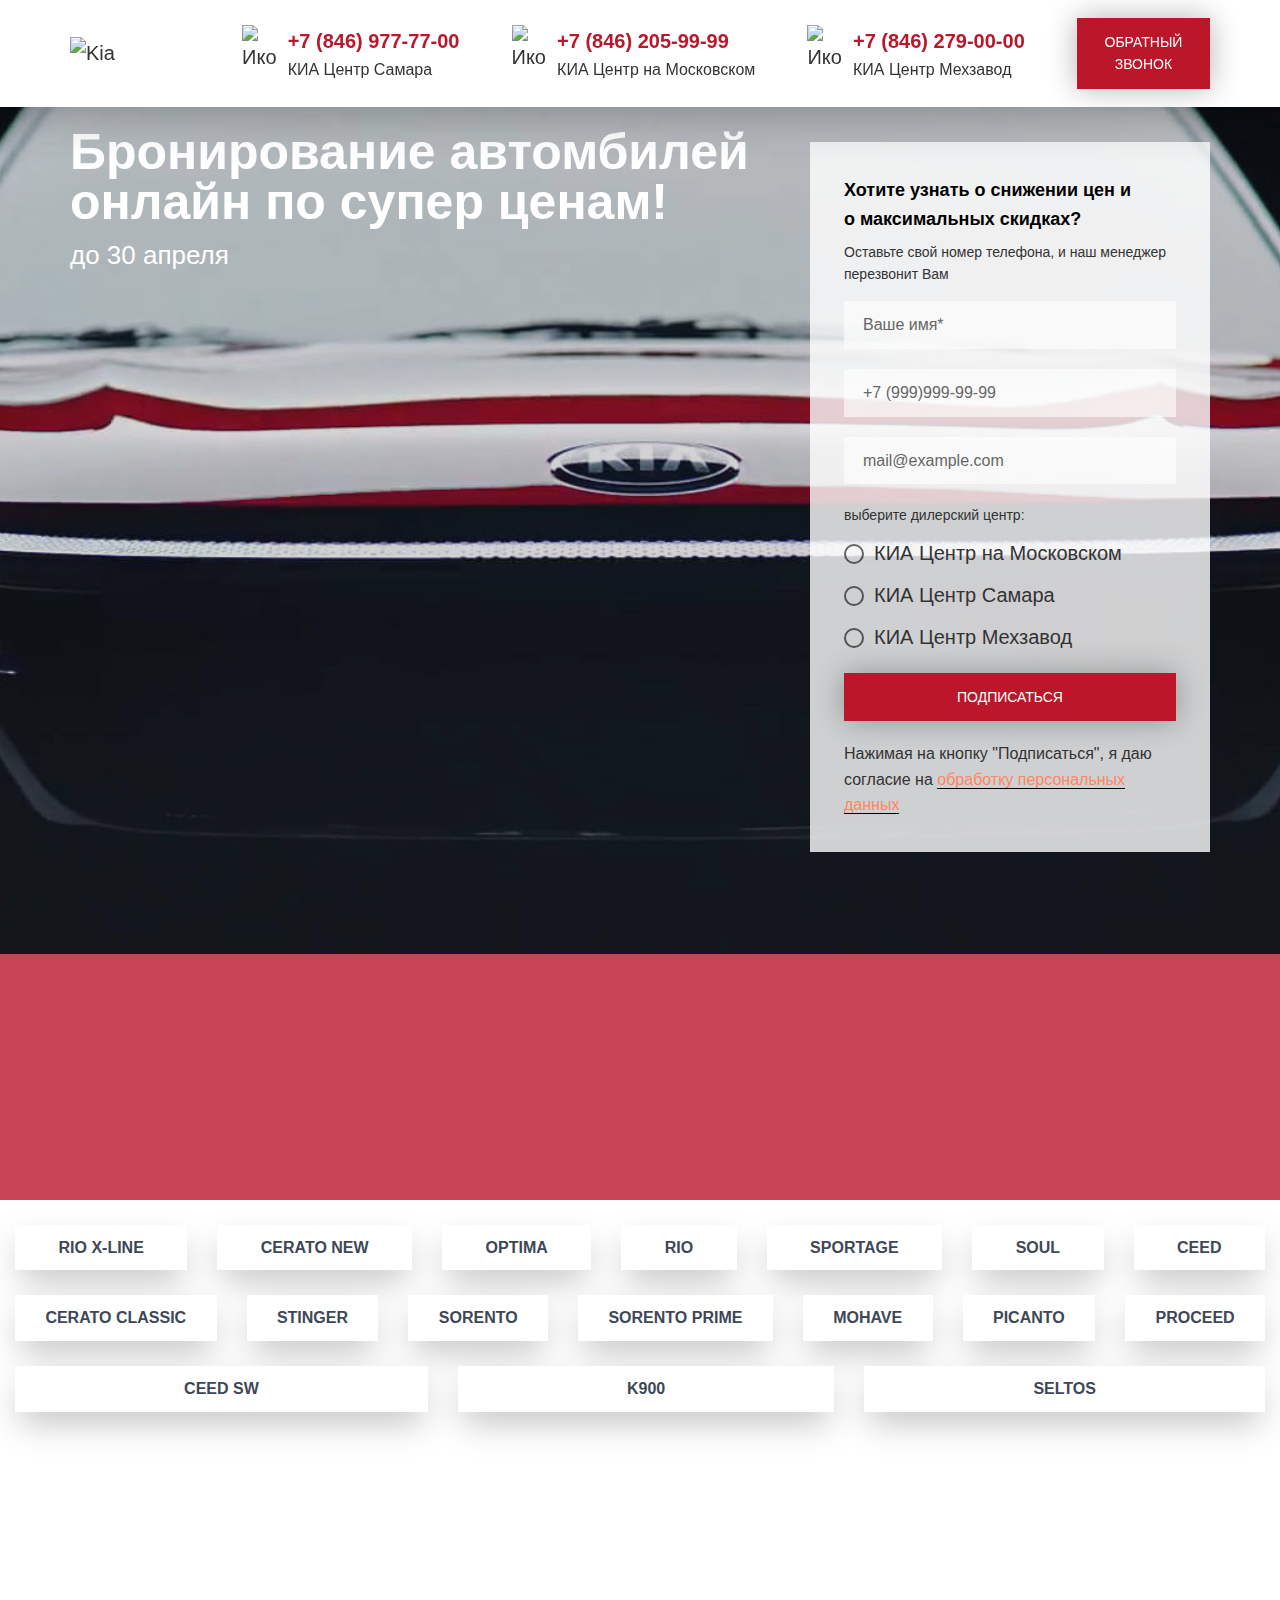
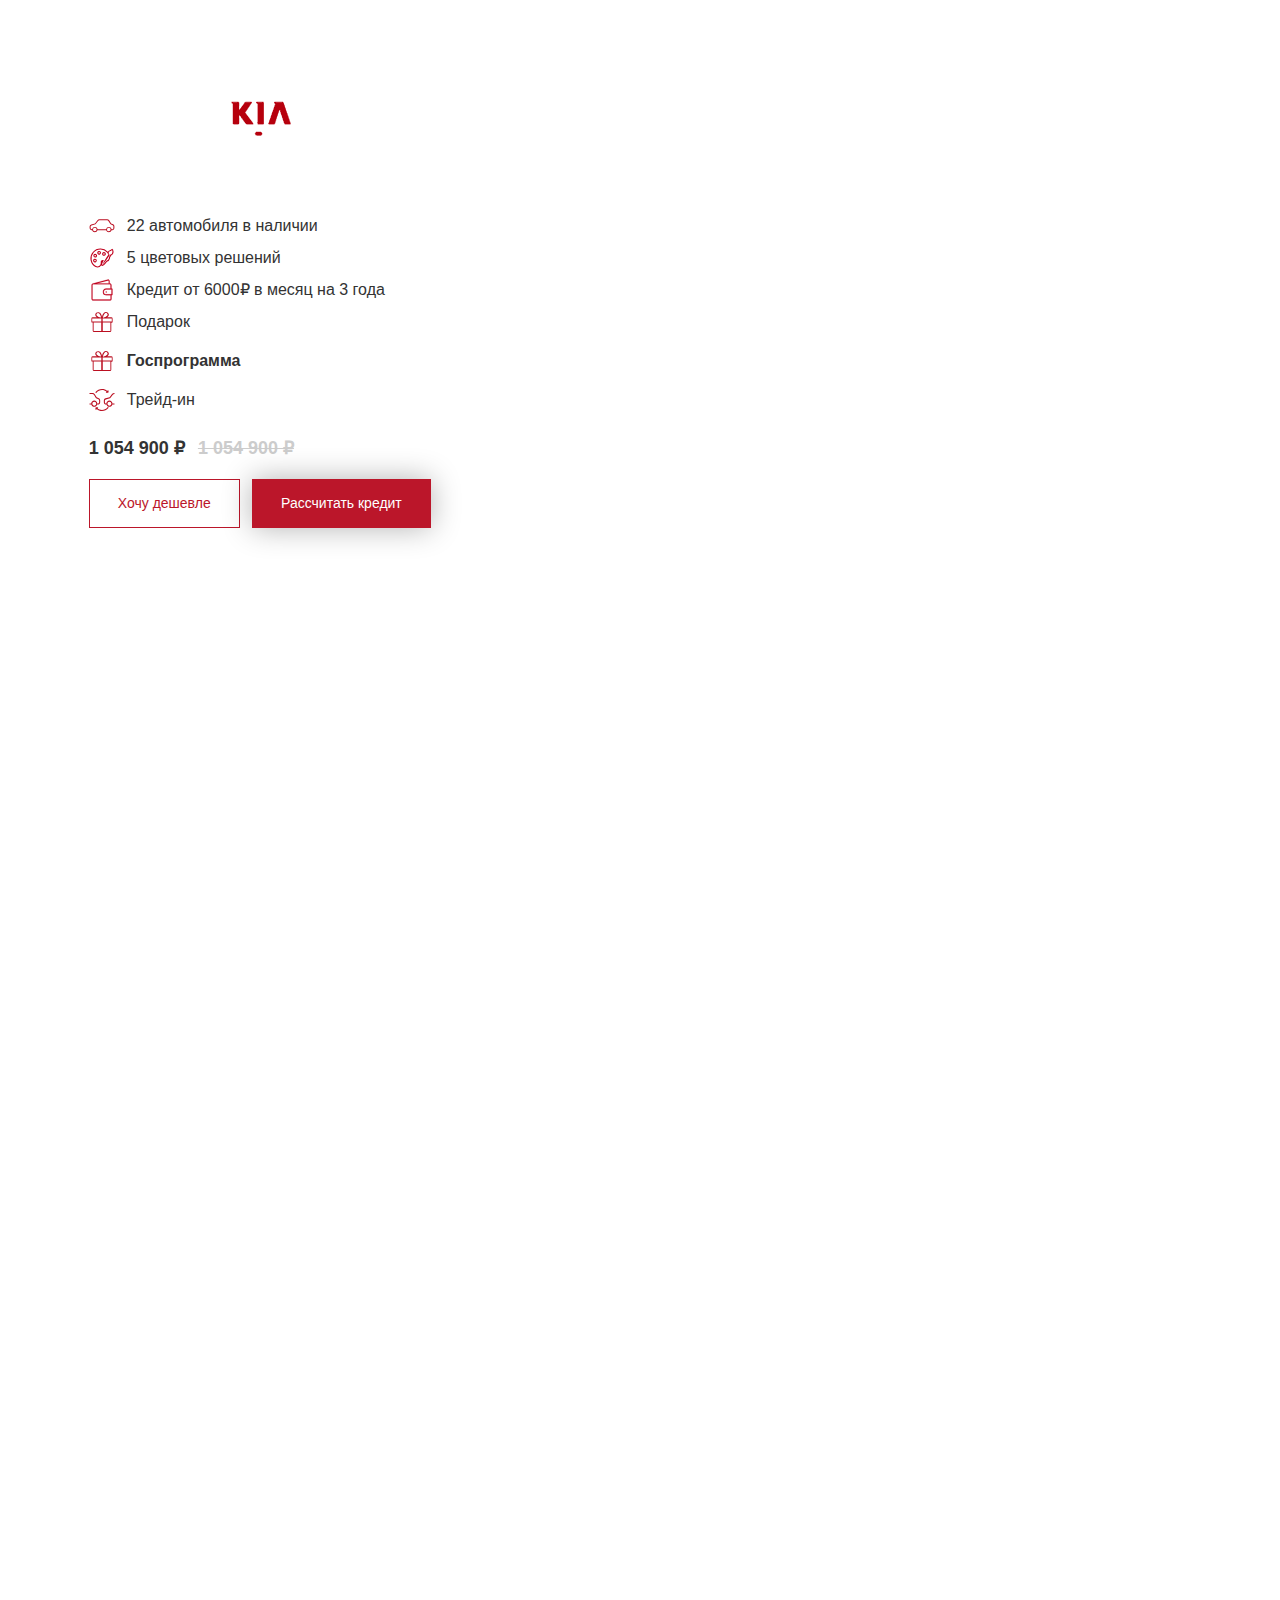
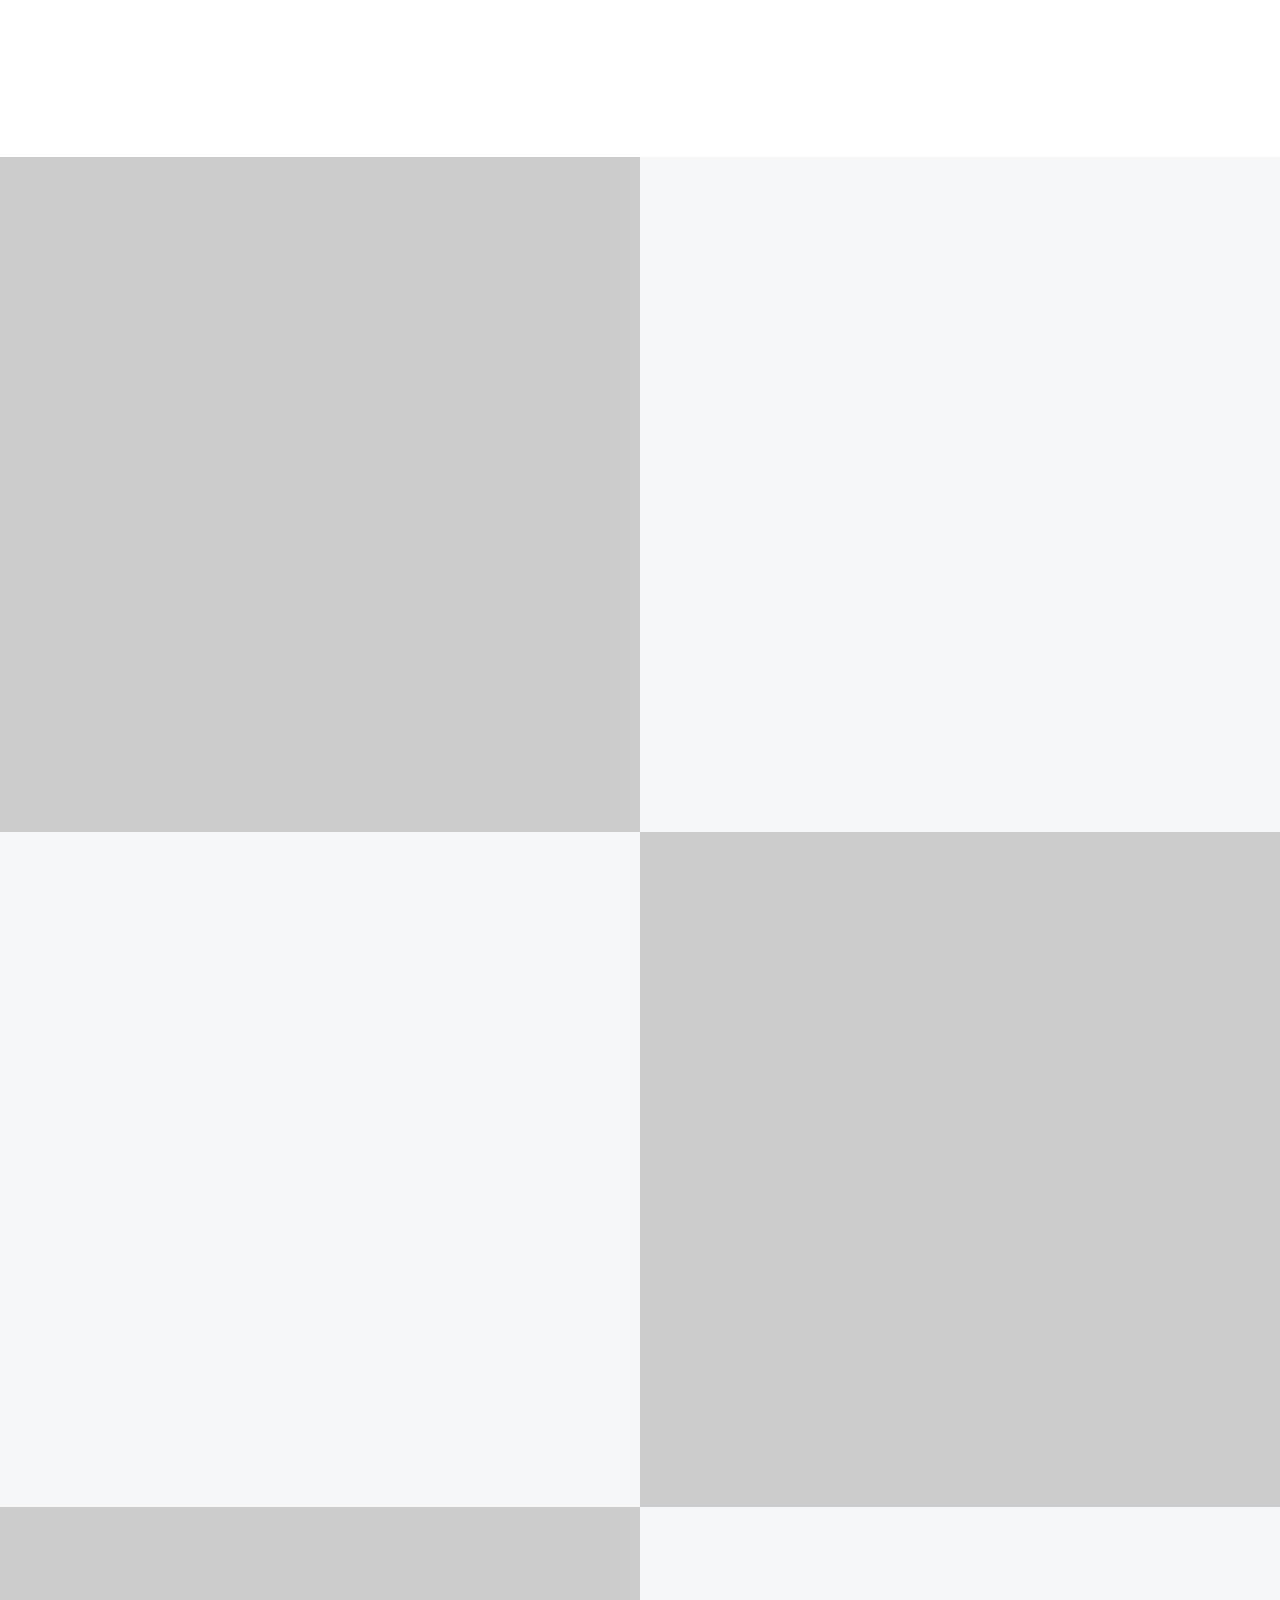
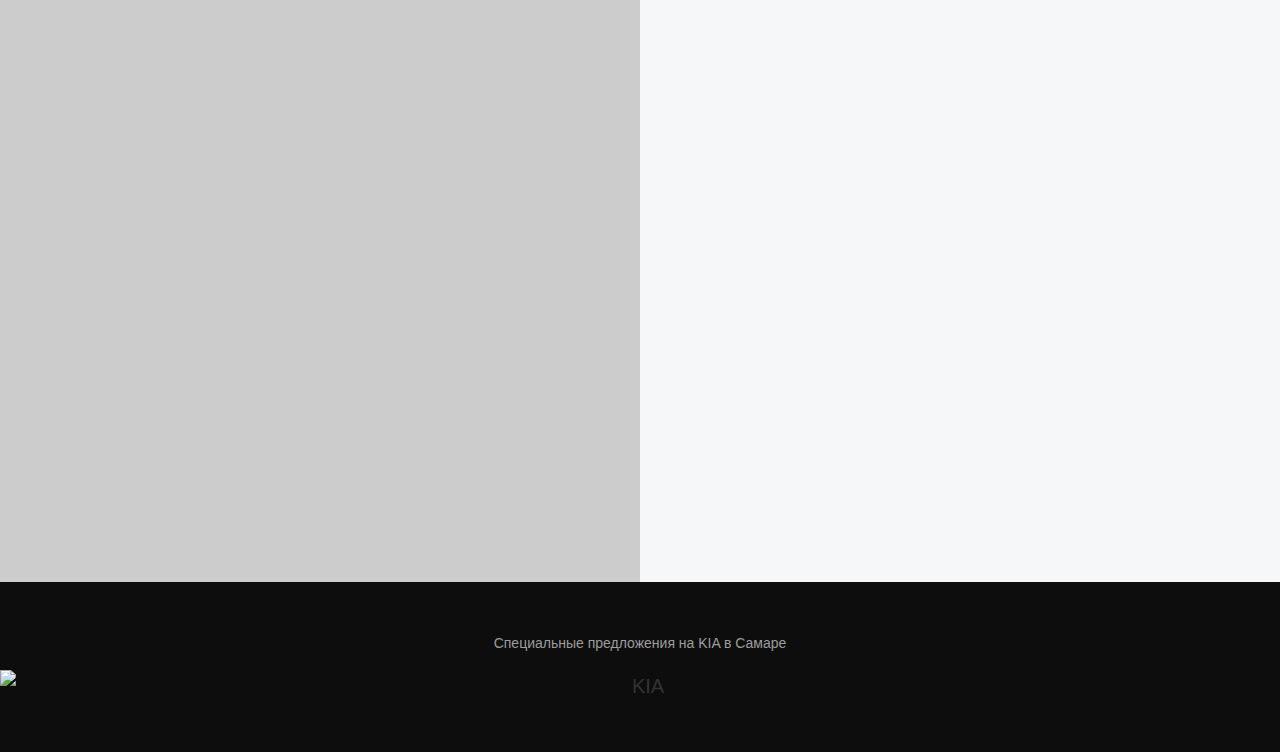
==== index.html @ 4cb7477f "upd bg image" ====
<!DOCTYPE html>
<html lang="ru">

<head>

	<meta charset="utf-8">
	<!-- <base href="/"> -->

	<title>KIA</title>
	<meta name="description" content="">

	<meta http-equiv="X-UA-Compatible" content="IE=edge">
	<meta name="viewport" content="width=device-width, initial-scale=1">
	
	<!-- Custom Browsers Color Start -->
	<meta name="theme-color" content="#bb162a">
	<!-- Custom Browsers Color End -->

	<!-- Favicon -->
	<link rel="shortcut icon" href="img/favicon.ico" type="image/x-icon">
	<!-- Font -->
	<link rel="preload" href="fonts/KIA-Light/KIA-Light.woff" as="font" type="font/woff" crossorigin>
	<link rel="preload" href="fonts/KIA-Medium/KIA-Medium.woff" as="font" type="font/woff" crossorigin>
	<link rel="preload" href="fonts/KIA-Bold/KIA-Bold.woff" as="font" type="font/woff" crossorigin>
	<!-- Style -->
	<link rel="stylesheet" href="css/main.css?202005151423">

</head>

<body>
	
	<header class="header">
		<div class="container">
			<div class="header-wrap">
				<span class="header-logo">
					<img src="img/kia-logo.svg" alt="Kia">
				</span>
				<!-- /.header-logo -->
				<div class="header-phones rand">
					<div class="phone phone-one">
						<img src="img/phone.svg" alt="Иконка">
						<span class="phone-info">
							<a href="tel:+78469777700">+7 (846) 977-77-00</a>
							<small>КИА Центр Самара</small>
						</span>							
					</div>
					<div class="phone phone-two">
						<img src="img/phone.svg" alt="Иконка">
						<span class="phone-info">
							<a href="tel:+78462059999">+7 (846) 205-99-99</a>
							<small>КИА Центр на Московском</small>
						</span>							
					</div>
					<div class="phone phone-two">
						<img src="img/phone.svg" alt="Иконка">
						<span class="phone-info">
							<a href="tel:+78462790000">+7 (846) 279-00-00</a>
							<small>КИА Центр Мехзавод</small>
						</span>							
					</div>
				</div>
				<!-- /.header-phones -->
				<div class="header-right">
					<a href="#callbackForm" class="btn modal-link">Обратный звонок</a>
				</div>
				<!-- /.header-right -->
			</div>
			<!-- /.header-wrap -->
		</div>
		<!-- /.container -->
	</header>
	<!-- /.header -->

	<div class="hero">
		<div id="bgndVideo" class="player"
		data-property="{
		videoURL: 'https://www.youtube.com/watch?v=hIXKfhltOEY',
		containment: '.hero',
		autoPlay: true,
		mute: true,
		ratio: '1/1',
		optimizeDisplay: true,
		startAt: 0,
		opacity: 1,
		showControls: false,
		useOnMobile: false,
		coverImage: 'img/hero-bg3.jpg',
		mobileFallbackImage: 'img/bg/special-t.jpg',
		loop: true }">
		</div>
	<div class="container">
		<div class="hero-wrap">
			<div class="hero-text">
				<h1>Бронирование автомбилей онлайн  по супер ценам!</h1>
				<span class="subtitle">до&nbsp;30&nbsp;апреля</span>
			</div>
			<!-- /.hero-text -->
			<div class="hero-form">
				<h2>Хотите узнать о&nbsp;снижении цен и о&nbsp;максимальных скидках?</h2>
				<p>Оставьте свой номер телефона, и&nbsp;наш менеджер перезвонит Вам</p>
				<form action="#">
					<input type="text" placeholder="Ваше имя*" required>
					<input type="tel" placeholder="+7 (999)999-99-99 " required>
					<input type="email" name="Email" placeholder="mail@example.com">
					<span class="dealer-choice">выберите дилерский центр:</span>
					<div class="rand">
						<div>
							<label class="t-radio__control t-text t-text_xs">
								<input type="radio" name="dealer" value="КИА Центр Самара" class="t-radio js-tilda-rule" required>
								<span class="t-radio__indicator"></span>КИА Центр Самара
							</label>
						</div>
						<div>
							<label class="t-radio__control t-text t-text_xs">
								<input type="radio" name="dealer" value="КИА Центр на Московском" class="t-radio js-tilda-rule" required>
								<span class="t-radio__indicator"></span>КИА Центр на Московском
							</label>
						</div>
						<div>
							<label class="t-radio__control t-text t-text_xs">
								<input type="radio" name="dealer" value="КИА Центр Мехзавод" class="t-radio js-tilda-rule" required>
								<span class="t-radio__indicator"></span>КИА Центр Мехзавод
							</label>
						</div>
					</div>
					<button class="btn">Подписаться</button>
					<small>Нажимая на кнопку "Подписаться", я&nbsp;даю согласие на <a href="#popup">обработку персональных данных</a></small>
				</form>
			</div>
			<!-- /.hero-form -->
		</div>
	</div>
	<!-- /.container -->
	</div>
	<!-- /.her -->

	<main>
		<section class="cars" id="cars">
			<div class="cars-head" style="background-image: url(img/cars-head-bg.png);">
				<div class="container">
					<h2>Самый большой выбор новых Автомобилей КИА в&nbsp;Самарской области ПТС в&nbsp;наличии</h2>
				</div>
				<!-- /.container -->
			</div>
			<!-- /.cars-head -->
			<ul class="cars-links">
				<li><a class="scroll" href="#RIO-X-LINE" data="RIO-X-LINE">RIO X-LINE</a></li>	
				<li><a class="scroll" href="#CERATO-NEW" data="CERATO-NEW">CERATO NEW</a></li>	
				<li><a class="scroll" href="#OPTIMA" data="OPTIMA">OPTIMA</a></li>	
				<li><a class="scroll" href="#RIO" data="RIO">RIO</a></li>	
				<li><a class="scroll" href="#SPORTAGE" data="SPORTAGE">SPORTAGE</a></li>	
				<li><a class="scroll" href="#SOUL" data="SOUL">SOUL</a></li>	
				<li><a class="scroll" href="#CEED" data="CEED">CEED</a></li>	
				<li><a class="scroll" href="#CERATO-CLASSIC" data="CERATO-CLASSIC">CERATO CLASSIC</a></li>	
				<li><a class="scroll" href="#STINGER" data="STINGER">STINGER</a></li>	
				<li><a class="scroll" href="#SORENTO" data="SORENTO">SORENTO</a></li>	
				<li><a class="scroll" href="#SORENTO-PRIME" data="SORENTO-PRIME">SORENTO PRIME</a></li>	
				<li><a class="scroll" href="#MOHAVE" data="MOHAVE">MOHAVE</a></li>	
				<li><a class="scroll" href="#PICANTO" data="PICANTO">PICANTO</a></li>	
				<li><a class="scroll" href="#PROCEED" data="PROCEED">PROCEED</a></li>	
				<li><a class="scroll" href="#CEED-SW" data="CEED-SW">CEED SW</a></li>	
				<li><a class="scroll" href="#K900" data="K900">K900</a></li>	
				<li><a class="scroll" href="#SELTOS" data="SELTOS">SELTOS</a></li>	
			</ul>
			<!-- /.cars-links -->
			
			<div class="container">
				<div class="cars-list">
					
					<div class="car">
						<a href="cars.html?model=SELTOS" id="SELTOS" class="car-link">
							<h2>SELTOS</h2>
							<span class="benefit">Выгода 100 000 ₽</span>
							<span class="photo">
								<img class="lazyload" src="img/loading.gif" data-src="img/cars/SELTOS-1.png" alt="KIA SELTOS">
								<img class="lazyload" src="img/loading.gif" data-src="img/cars/SELTOS-2.png" alt="KIA SELTOS">
							</span>
							<span class="descr">
								<span class="descr-item">
									<img src="img/icons/quantity.svg" alt="ALT">
									<span class="descr-text">22 автомобиля в наличии</span>
								</span>
								<span class="descr-item">
									<img src="img/icons/color.svg" alt="ALT">
									<span class="descr-text">5 цветовых решений</span>
								</span>
								<span class="descr-item">
									<img src="img/icons/credit.svg" alt="ALT">
									<span class="descr-text">Кредит от 6000₽ в месяц на 3 года</span>
								</span>
								<span class="descr-item">
									<img src="img/icons/present.svg" alt="ALT">
									<span class="descr-text">Подарок</span>
								</span>
								<span class="descr-item gosprogram">
									<img src="img/icons/present.svg" alt="ALT">
									<span class="descr-text">Госпрограмма</span>
								</span>
								<span class="descr-item">
									<img src="img/icons/trade-in.svg" alt="ALT">
									<span class="descr-text">Трейд-ин</span>
								</span>
							</span>
							<span class="price">
								<!-- <img src="img/icons/credit.svg" alt="ALT"> -->
								<span class="relevant-price">1 054 900 ₽</span>
								<s class="old-price">1 054 900 ₽</s>
							</span>
						</a>
						<div class="btn-wrap">
							<a href="#cheaper" class="btn btn-white modal-link">Хочу дешевле</a>
							<a href="#credit" class="btn modal-link credit-link">Рассчитать кредит</a>
						</div>
					</div>
					<!-- /.car -->

				</div>
				<!-- /.cars-list -->
			</div>
			<!-- /.container -->

		</section>
		<!-- /#cars.cars -->

		<section id="offer" class="offer">
			<div class="container">
				<div class="offer-head">
					<h2>Хочу дешевле</h2>
					<span class="descr">Оставьте заявку и мы сформируем для Вас<br>персональное предложение</span>
				</div>
				<!-- /.offer-head -->
				<div class="offer-form">
					<form action="#">
						<input type="text" placeholder="Ваше имя*" required>
						<input type="tel" placeholder="+7 (999)999-99-99 " required>
						<input type="email" name="Email" placeholder="mail@example.com">
						<span class="dealer-choice">выберите дилерский центр:</span>
						<div class="rand">
							<div>
								<label class="t-radio__control t-text t-text_xs">
									<input type="radio" name="dealer" value="КИА Центр Самара" class="t-radio js-tilda-rule" required>
									<span class="t-radio__indicator"></span>КИА Центр Самара
								</label>
							</div>
							<div>
								<label class="t-radio__control t-text t-text_xs">
									<input type="radio" name="dealer" value="КИА Центр на Московском" class="t-radio js-tilda-rule" required>
									<span class="t-radio__indicator"></span>КИА Центр на Московском
								</label>
							</div>
							<div>
								<label class="t-radio__control t-text t-text_xs">
									<input type="radio" name="dealer" value="КИА Центр Мехзавод" class="t-radio js-tilda-rule" required>
									<span class="t-radio__indicator"></span>КИА Центр Мехзавод
								</label>
							</div>
						</div>
						<textarea placeholder="Комментарии"></textarea>
						<button class="btn bounce">Записаться</button>
						<small>Вам перезвонит менеджер и уточнит детали и удобное для Вас время, чтобы подготовить документы</small>
						<small>Нажимая на кнопку "Записаться", я даю согласие на <a href="#popup">обработку персональных данных</a></small>
					</form>
				</div>
				<!-- /.offer-form -->
			</div>
			<!-- /.container -->
		</section>
		<!-- /.offer -->

		<div class="maps rand">

			<div class="dealer">
				<span class="dealer-info">
					<h2>КИА Центр Самара</h2>
					<span class="dealer-contacts">
						<a href="tel:+78469777700" class="dealer-phone">+7 (846) 977-77-00</a>
						<a href="mailto:client@kia-samara.ru" class="dealer-email">client@kia-samara.ru</a>	
					</span>
					<span class="dealer-address">г. Самара, Ново-Урицкая, 22</span>
					<sapn class="dealer-time">пн — вс: 8:00 — 20:00</sapn>
				</span>
				<span class="dealer-map dealer-kcs lazyload" style="background-image: url(img/loading-simple.gif);" data-srcbefore="img/kia-map-nu.jpg">
					<span class="loader loader-default"></span>
					<span id="map-kcs" class="map-here"></span>
				</span>
			</div>
			<!-- /.dealer -->

			<div class="dealer">
				<span class="dealer-info">
					<h2>КИА Центр на Московском</h2>
					<span class="dealer-contacts">
						<a href="tel:+78462059999" class="dealer-phone">+7 (846) 205-99-99</a>
						<a href="mailto:client@kia-na-moskovskom.ru" class="dealer-email">client@kia-na-moskovskom.ru</a>	
					</span>
					<span class="dealer-address">Московское шоссе, 262 А</span>
					<sapn class="dealer-time">пн — вс: 8:00 — 20:00</sapn>
				</span>
				<span class="dealer-map dealer-kcnm lazyload" style="background-image: url(img/loading-simple.gif);" data-srcbefore="img/kia-map-mosc.jpg">
					<span class="loader loader-default"></span>
					<span id="map-kcnm" class="map-here"></span>
				</span>
			</div>
			<!-- /.dealer -->

			<div class="dealer">
				<span class="dealer-info">
					<h2>КИА Центр Мехзавод</h2>
					<span class="dealer-contacts">
						<a href="tel:+78462790000" class="dealer-phone">+7 (846) 279-00-00</a>
						<a href="mailto:client@kia-na-moskovskom.ru" class="dealer-email">client@kia-mehzavod.ru</a>	
					</span>
					<span class="dealer-address">Московское шоссе, 19-й километр, 7</span>
					<sapn class="dealer-time">пн — вс: 8:00 — 20:00</sapn>
				</span>
				<span class="dealer-map dealer-mexico lazyload" style="background-image: url(img/loading-simple.gif);" data-srcbefore="img/kia-map-mexico.jpg">
					<span class="loader loader-default"></span>
					<span id="map-mexico" class="map-here"></span>
				</span>
			</div>
			<!-- /.dealer -->
		
			<script>
				let maps = [
					{
		                parent: ".dealer-kcs",
		                id: "map-kcs",
		                position: [53.1836, 50.153],
		                zoom: 17,
		                balloonContentHeader: 'КИА Центр Самара',
		                balloonContentBody: '<a href="tel:+78469777700" class="dealer-phone">☎️ +7 (846) 977-77-00</a><br><a href="mailto:client@kia-samara.ru" class="dealer-email">📩 client@kia-samara.ru</a><br><br> \
		                    <a href="https://yandex.ru/maps/?z=17&ll=50.15299999999999,53.18359999999777&l=map&rtext=~53.1836,50.153&origin=jsapi_2_1_76&from=api-maps" rel="noreferrer" target="_blank" class="dealer-phone">📍 Как добраться</a><br>',
		                balloonContentFooter: 'пн — вс: 8:00 — 20:00',
		                hintContent: 'КИА Центр Самара'
		            },
					            {
		                parent: ".dealer-kcnm",
		                id: "map-kcnm",
		                position: [53.2487, 50.2155],
		                zoom: 17,
		                balloonContentHeader: 'КИА Центр на Московском',
		                balloonContentBody: '<a href="tel:+78462059999" class="dealer-phone">☎️ +7 (846) 205-99-99</a><br><a href="mailto:client@kia-na-moskovskom.ru" class="dealer-email">📩 client@kia-na-moskovskom.ru</a><br><br> \
		                    <a href="https://yandex.ru/maps/?z=17&ll=50.2155,53.24869999999764&l=map&rtext=~53.2487,50.2155&origin=jsapi_2_1_76&from=api-maps" rel="noreferrer" target="_blank" class="dealer-phone">📍 Как добраться</a><br>',
		                balloonContentFooter: 'пн — вс: 8:00 — 20:00',
		                hintContent: 'КИА Центр на Московском'
		            },
					            {
		                parent: ".dealer-mexico",
		                id: "map-mexico",
		                position: [53.291231, 50.285478],
		                zoom: 17,
		                balloonContentHeader: 'КИА Центр Мехзавод',
		                balloonContentBody: '<a href="tel:+78462790000" class="dealer-phone">☎️ +7 (846) 279-00-00</a><br><a href="mailto:client@kia-mehzavod.ru" class="dealer-email">📩 client@kia-mehzavod.ru</a><br><br> \
		                    <a href="https://yandex.ru/maps/?z=17&ll=50.285477999999955,53.29123099999758&l=map&rtext=~53.291231,50.285478&origin=jsapi_2_1_76&from=api-maps" rel="noreferrer" target="_blank" class="dealer-phone">📍 Как добраться</a><br>',
		                balloonContentFooter: 'пн — вс: 8:00 — 20:00',
		                hintContent: 'КИА Центр Мехзавод'
		            },
				];
			</script>
		</div>
		<!-- /.maps rand -->

	</main>

	<footer class="footer">
		<p>Специальные предложения на KIA в Самаре</p>
		<img src="img/kia-logo.svg" alt="KIA">
	</footer>

	<div class="top">
		<svg version="1.1" id="Layer_1" xmlns="http://www.w3.org/2000/svg" xmlns:xlink="http://www.w3.org/1999/xlink" x="0px" y="0px" width="50px" height="50px" viewBox="0 0 48 48" enable-background="new 0 0 48 48" xml:space="preserve">
			<path style="fill:#000000;" d="M43.006,47.529H4.964c-2.635,0-4.791-2.156-4.791-4.791V4.697c0-2.635,2.156-4.791,4.791-4.791h38.042
			c2.635,0,4.791,2.156,4.791,4.791v38.042C47.797,45.373,45.641,47.529,43.006,47.529z M25.503,16.881l6.994,7.049
			c0.583,0.588,1.532,0.592,2.121,0.008c0.588-0.583,0.592-1.533,0.008-2.122l-9.562-9.637c-0.281-0.283-0.664-0.443-1.063-0.443
			c0,0,0,0-0.001,0c-0.399,0-0.782,0.159-1.063,0.442l-9.591,9.637c-0.584,0.587-0.583,1.537,0.005,2.121
			c0.292,0.292,0.675,0.437,1.058,0.437c0.385,0,0.77-0.147,1.063-0.442L22.5,16.87v19.163c0,0.828,0.671,1.5,1.5,1.5
			s1.5-0.672,1.5-1.5L25.503,16.881z"></path>
		</svg>
	</div>

	<!-- MODALS -->
	
	<!-- Политика -->
	<div class="privacy-wrap">
		<div class="overlay"></div>
		<div class="privacy" id="popup">
			<button class="privacy-close">×</button>
			<h2>Условия и способы обработки и хранения персональных данных</h2>
			<p>Настоящее согласие дается на выполнение следующих действий (операций), совершаемых с использованием средств автоматизации или без использования таких средств с персональными данными: сбор, запись, систематизация, накопление, хранение, уточнение (обновление, изменение), извлечение, использование, передача, в том числе трансграничная (распространение в случаях и в объеме, предусмотренных законодательством РФ, в том числе предоставление в государственные органы и иные организации), обезличивание, блокирование, удаление, уничтожение персональных данных в целях:<br>а) продвижения товаров и услуг, поставляемых ООО «Киа Моторс Россия и СНГ» и официальными дилерами ООО «Киа Моторс Россия и СНГ»;<br>б) получения и исследования статистических данных об объемах продаж и качестве услуг, оказываемых ООО «Киа Моторс Россия и СНГ» и официальными дилерами ООО «Киа Моторс Россия и СНГ» при продаже автомобилей;<br>в) изучения конъюнктуры рынка автомобилей, автомобильных запасных частей и аксессуаров;<br>г) совершенствования уровня предоставляемых ООО «Киа Моторс Россия и СНГ» и официальными дилерами ООО «Киа Моторс Россия и СНГ» услуг;<br>д) осуществления гарантийного ремонта и технического обслуживания автомобилей;<br>е) осуществления других видов деятельности в рамках законодательства РФ с обязательным выполнением требований законодательства РФ в области персональных данных.<br><br>Настоящим Вы выражаете свое согласие на получение от ООО «Киа Моторс Россия и СНГ» и официальных дилеров ООО «Киа Моторс Россия и СНГ» рекламных материалов, связанных с продвижением товаров и услуг, поставляемых ООО «Киа Моторс Россия и СНГ» и официальными дилерами ООО «Киа Моторс Россия и СНГ», путем осуществления прямых контактов с помощью различных средств связи, включая, но, не ограничиваясь: почтовая рассылка, sms – рассылка, электронная почта, телефон, Интернет.<br><br>Персональные данные, полученные ООО «Киа Моторс Россия и СНГ» и официальными дилерами ООО «Киа Моторс Россия и СНГ», хранятся в соответствии с требованиями законодательства РФ на условиях конфиденциальности. Вы соглашаетесь с тем, что, если это необходимо для реализации целей, указанных выше, Ваши персональные данные могут быть переданы третьим лицам, которым ООО «Киа Моторс Россия и СНГ» и официальные дилеры ООО «Киа Моторс Россия и СНГ» могут поручить обработку Ваших персональных данных на основании договора, заключенного с такими лицами, при условии соблюдения требований законодательства РФ об обеспечении такими третьими лицами конфиденциальности и безопасности персональных данных при их обработке.<br><br>Оператор (Операторы) персональных данных ведет (ведут) деятельность на территории Российской Федерации в соответствии с законодательством Российской Федерации. Предлагаемые товары/работы/услуги доступны к получению на территории Российской Федерации. Мониторинг потребительского поведения субъектов, находящихся за пределами Российской Федерации, не ведется.<br><br>Настоящее согласие на обработку персональных данных действует с момента проставления отметки и до получения письменного отзыва данного согласия. Настоящим Вы подтверждаете, что ознакомлены с порядком отзыва согласия на обработку персональных данных, представленным ниже.<br><br><br>«Порядок отзыва» Согласие может быть в любое время отозвано Вами путем уведомления официального дилера ООО «Киа Моторс Россия и СНГ» на территории России, либо путем направления в письменной форме уведомления в адрес ООО «Киа Моторс Россия и СНГ» (заказным почтовым отправлением с описью вложения).<br><br>*ООО «Киа Моторс Россия и СНГ», г. Москва, Валовая ул., д. 26 (<a href="https://www.kia.ru/" style="background-color: rgba(255, 255, 255, 0.97); color: rgb(17, 85, 204); text-decoration-line: underline; font-size: 16px;">www.kia.ru</a>)<br>**Актуальный список официальных дилеров ООО «Киа Моторс Россия и СНГ» на территории России доступен по ссылке: <a href="https://www.kia.ru/dealers/" style="background-color: rgba(255, 255, 255, 0.97); color: rgb(17, 85, 204); text-decoration-line: underline; font-size: 16px;">www.kia.ru/dealers/</a><br>***ООО «Киа Моторс Россия и СНГ» оставляет за собой право поручать обработку предоставленных персональных данных другим лицам, в том числе находящимся за пределами Российской Федерации»</p>
		</div>
	</div>

	<!-- Обратная связь -->
	<div class="modal mfp-hide white-popup-block" id="callbackForm">
		<h2>Обратный звонок</h2>
		<p>Можем предложить специальные условия именно для вас!</p>
		<form action="#">
			<input type="text" placeholder="Ваше имя*" required>
			<input type="tel" placeholder="+7 (999)999-99-99 " required>
			<input type="email" name="Email" placeholder="mail@example.com">
			<span class="dealer-choice">выберите дилерский центр:</span>
			<div class="rand">
				<div>
					<label class="t-radio__control t-text t-text_xs">
						<input type="radio" name="dealer" value="КИА Центр Самара" class="t-radio js-tilda-rule" required>
						<span class="t-radio__indicator"></span>КИА Центр Самара
					</label>
				</div>
				<div>
					<label class="t-radio__control t-text t-text_xs">
						<input type="radio" name="dealer" value="КИА Центр на Московском" class="t-radio js-tilda-rule" required>
						<span class="t-radio__indicator"></span>КИА Центр на Московском
					</label>
				</div>
				<div>
					<label class="t-radio__control t-text t-text_xs">
						<input type="radio" name="dealer" value="КИА Центр Мехзавод" class="t-radio js-tilda-rule" required>
						<span class="t-radio__indicator"></span>КИА Центр Мехзавод
					</label>
				</div>
			</div>
			<button class="btn">Перезвоните мне</button>
			<small>Нажимая на кнопку "Перезвоните мне", я даю согласие на <a href="#popup">обработку персональных данных</a></small>
		</form>
	</div>

	<!-- Хочу Дешевле -->
	<div class="modal mfp-hide white-popup-block" id="cheaper">
		<h2>Хотите дешевле?</h2>
		<p>Оставьте заявку и мы сформируем для Вас персональное предложение</p>
		<form action="#">
			<input type="text" placeholder="Ваше имя*" required>
			<input type="tel" placeholder="+7 (999)999-99-99 " required>
			<input type="email" name="Email" placeholder="mail@example.com">
			<span class="dealer-choice">выберите дилерский центр:</span>
			<div class="rand">
				<div>
					<label class="t-radio__control t-text t-text_xs">
						<input type="radio" name="dealer" value="КИА Центр Самара" class="t-radio js-tilda-rule" required>
						<span class="t-radio__indicator"></span>КИА Центр Самара
					</label>
				</div>
				<div>
					<label class="t-radio__control t-text t-text_xs">
						<input type="radio" name="dealer" value="КИА Центр на Московском" class="t-radio js-tilda-rule" required>
						<span class="t-radio__indicator"></span>КИА Центр на Московском
					</label>
				</div>
				<div>
					<label class="t-radio__control t-text t-text_xs">
						<input type="radio" name="dealer" value="КИА Центр Мехзавод" class="t-radio js-tilda-rule" required>
						<span class="t-radio__indicator"></span>КИА Центр Мехзавод
					</label>
				</div>
			</div>
			<button class="btn">Хочу дешевле</button>
			<small>Нажимая на кнопку "Хочу дешевле", я даю согласие на <a href="#popup">обработку персональных данных</a></small>
		</form>
	</div>

	<!-- Гос программа -->
	<div class="modal mfp-hide white-popup-block" id="gosprogram">
		<h2>Обновленные государственные программы льготного автокредитования</h2>
		<p>Теперь семьям даже с одним ребенком, медработникам, при покупке первого автомобиля, а также при сдаче в трейд-ин авто старше 6 лет предоставляется <b>скидка 10%</b></p>
		<form action="#">
			<input type="text" placeholder="Ваше имя*" required>
			<input type="tel" placeholder="+7 (999)999-99-99 " required>
			<input type="email" name="Email" placeholder="mail@example.com">
			<span class="dealer-choice">выберите дилерский центр:</span>
			<div class="rand">
				<div>
					<label class="t-radio__control t-text t-text_xs">
						<input type="radio" name="dealer" value="КИА Центр Самара" class="t-radio js-tilda-rule" required>
						<span class="t-radio__indicator"></span>КИА Центр Самара
					</label>
				</div>
				<div>
					<label class="t-radio__control t-text t-text_xs">
						<input type="radio" name="dealer" value="КИА Центр на Московском" class="t-radio js-tilda-rule" required>
						<span class="t-radio__indicator"></span>КИА Центр на Московском
					</label>
				</div>
				<div>
					<label class="t-radio__control t-text t-text_xs">
						<input type="radio" name="dealer" value="КИА Центр Мехзавод" class="t-radio js-tilda-rule" required>
						<span class="t-radio__indicator"></span>КИА Центр Мехзавод
					</label>
				</div>
			</div>
			<button class="btn">Хочу дешевле</button>
			<small>Нажимая на кнопку "Хочу дешевле", я даю согласие на <a href="#popup">обработку персональных данных</a></small>
		</form>
	</div>

	<!-- Рассчитать кредит -->
	<div class="modal mfp-hide white-popup-block credit" id="credit">
		<h2>Рассчитать кредит</h2>
		<p>Оставьте заявку и мы сформируем для Вас персональное предложение</p>
		<form action="#" method="GET" class="kia-form" style="display: block; width: 100%">
			<div class="contribution" data-input-lid="contribution">
				<p class="range__title">Первоначальный взнос</p>
				<div class="range__wrapper">
					<input name="Взнос" class="range" type="range" min="0" max="1249900" step="10000" value="500000">
					<div class="range__value-txt t-descr" style="display: none;"></div>
					<div class="range__interval-txt-wrapper">
						<div class="range__interval-txt range__interval-txt_min t-descr">0</div>
						<div class="range__interval-txt range__interval-txt_max t-descr">1249900</div>
					</div>
				</div>				
			</div>
			<div class="term" data-input-lid="term">
				<p class="range__title">Срок кредитования</p>
				<div class="range__wrapper">
					<input name="Срок" class="range" type="range" min="0" max="72" step="1" value="36">
					<div class="range__value-txt t-descr" style="display: none;"></div>
					<div class="range__interval-txt-wrapper">
						<div class="range__interval-txt range__interval-txt_min t-descr">0</div>
						<div class="range__interval-txt range__interval-txt_max t-descr">72</div>
					</div>
				</div>
			</div>
			<input type="text" placeholder="Ваше имя*" required>
			<input type="tel" placeholder="+7 (999)999-99-99 " required>
			<input type="email" name="Email" placeholder="mail@example.com">
			<span class="dealer-choice">выберите дилерский центр:</span>
			<div class="rand">
				<div>
					<label class="t-radio__control t-text t-text_xs">
						<input type="radio" name="dealer" value="КИА Центр Самара" class="t-radio js-tilda-rule" required>
						<span class="t-radio__indicator"></span>КИА Центр Самара
					</label>
				</div>
				<div>
					<label class="t-radio__control t-text t-text_xs">
						<input type="radio" name="dealer" value="КИА Центр на Московском" class="t-radio js-tilda-rule" required>
						<span class="t-radio__indicator"></span>КИА Центр на Московском
					</label>
				</div>
				<div>
					<label class="t-radio__control t-text t-text_xs">
						<input type="radio" name="dealer" value="КИА Центр Мехзавод" class="t-radio js-tilda-rule" required>
						<span class="t-radio__indicator"></span>КИА Центр Мехзавод
					</label>
				</div>
			</div>
			<button class="btn">Рассчитать кредит</button>
			<small>Нажимая на кнопку "Рассчитать кредит", я даю согласие на <a href="#popup">обработку персональных данных</a></small>
		</form>
	</div>

	<!-- /MODALS -->

	<script src="js/main-scripts.min.js?202005151423"></script>

</body>
</html>
---- css/main.css ----
@font-face {
  font-family: "KIA";
  font-weight: 300;
  font-style: normal;
  font-display: swap;
  src: url("../fonts/KIA-Light/KIA-Light.eot");
  src: url("../fonts/KIA-Light/KIA-Light.eot?#iefix") format("embedded-opentype"), url("../fonts/KIA-Light/KIA-Light.woff") format("woff"), url("../fonts/KIA-Light/KIA-Light.ttf") format("truetype");
}

@font-face {
  font-family: "KIA";
  font-weight: 500;
  font-style: normal;
  font-display: swap;
  src: url("../fonts/KIA-Medium/KIA-Medium.eot");
  src: url("../fonts/KIA-Medium/KIA-Medium.eot?#iefix") format("embedded-opentype"), url("../fonts/KIA-Medium/KIA-Medium.woff") format("woff"), url("../fonts/KIA-Medium/KIA-Medium.ttf") format("truetype");
}

@font-face {
  font-family: "KIA";
  font-weight: bold;
  font-style: normal;
  font-display: swap;
  src: url("../fonts/KIA-Bold/KIA-Bold.eot");
  src: url("../fonts/KIA-Bold/KIA-Bold.eot?#iefix") format("embedded-opentype"), url("../fonts/KIA-Bold/KIA-Bold.woff") format("woff"), url("../fonts/KIA-Bold/KIA-Bold.ttf") format("truetype");
}

/*!
 * Bootstrap Reboot v4.0.0 (https://getbootstrap.com)
 * Copyright 2011-2018 The Bootstrap Authors
 * Copyright 2011-2018 Twitter, Inc.
 * Licensed under MIT (https://github.com/twbs/bootstrap/blob/master/LICENSE)
 * Forked from Normalize.css, licensed MIT (https://github.com/necolas/normalize.css/blob/master/LICENSE.md)
 */
*,
*::before,
*::after {
  -webkit-box-sizing: border-box;
          box-sizing: border-box;
}

html {
  font-family: sans-serif;
  line-height: 1.15;
  -webkit-text-size-adjust: 100%;
  -ms-text-size-adjust: 100%;
  -ms-overflow-style: scrollbar;
  -webkit-tap-highlight-color: rgba(0, 0, 0, 0);
}

@-ms-viewport {
  width: device-width;
}

article, aside, dialog, figcaption, figure, footer, header, hgroup, main, nav, section {
  display: block;
}

body {
  margin: 0;
  font-family: -apple-system, BlinkMacSystemFont, "Segoe UI", Roboto, "Helvetica Neue", Arial, sans-serif, "Apple Color Emoji", "Segoe UI Emoji", "Segoe UI Symbol";
  font-size: 1rem;
  font-weight: 400;
  line-height: 1.5;
  color: #212529;
  text-align: left;
  background-color: #fff;
}

[tabindex="-1"]:focus {
  outline: 0 !important;
}

hr {
  -webkit-box-sizing: content-box;
          box-sizing: content-box;
  height: 0;
  overflow: visible;
}

h1, h2, h3, h4, h5, h6 {
  margin-top: 0;
  margin-bottom: 0.5rem;
}

p {
  margin-top: 0;
  margin-bottom: 1rem;
}

abbr[title],
abbr[data-original-title] {
  text-decoration: underline;
  -webkit-text-decoration: underline dotted;
          text-decoration: underline dotted;
  cursor: help;
  border-bottom: 0;
}

address {
  margin-bottom: 1rem;
  font-style: normal;
  line-height: inherit;
}

ol,
ul,
dl {
  margin-top: 0;
  margin-bottom: 1rem;
}

ol ol,
ul ul,
ol ul,
ul ol {
  margin-bottom: 0;
}

dt {
  font-weight: 700;
}

dd {
  margin-bottom: .5rem;
  margin-left: 0;
}

blockquote {
  margin: 0 0 1rem;
}

dfn {
  font-style: italic;
}

b,
strong {
  font-weight: bolder;
}

small {
  font-size: 80%;
}

sub,
sup {
  position: relative;
  font-size: 75%;
  line-height: 0;
  vertical-align: baseline;
}

sub {
  bottom: -.25em;
}

sup {
  top: -.5em;
}

a {
  color: #007bff;
  text-decoration: none;
  background-color: transparent;
  -webkit-text-decoration-skip: objects;
}

a:hover {
  color: #0056b3;
  text-decoration: underline;
}

a:not([href]):not([tabindex]) {
  color: inherit;
  text-decoration: none;
}

a:not([href]):not([tabindex]):hover, a:not([href]):not([tabindex]):focus {
  color: inherit;
  text-decoration: none;
}

a:not([href]):not([tabindex]):focus {
  outline: 0;
}

pre,
code,
kbd,
samp {
  font-family: monospace, monospace;
  font-size: 1em;
}

pre {
  margin-top: 0;
  margin-bottom: 1rem;
  overflow: auto;
  -ms-overflow-style: scrollbar;
}

figure {
  margin: 0 0 1rem;
}

img {
  vertical-align: middle;
  border-style: none;
}

svg:not(:root) {
  overflow: hidden;
}

table {
  border-collapse: collapse;
}

caption {
  padding-top: 0.75rem;
  padding-bottom: 0.75rem;
  color: #6c757d;
  text-align: left;
  caption-side: bottom;
}

th {
  text-align: inherit;
}

label {
  display: inline-block;
  margin-bottom: .5rem;
}

button {
  border-radius: 0;
}

button:focus {
  outline: 1px dotted;
  outline: 5px auto -webkit-focus-ring-color;
}

input,
button,
select,
optgroup,
textarea {
  margin: 0;
  font-family: inherit;
  font-size: inherit;
  line-height: inherit;
}

button,
input {
  overflow: visible;
}

button,
select {
  text-transform: none;
}

button,
html [type="button"],
[type="reset"],
[type="submit"] {
  -webkit-appearance: button;
}

button::-moz-focus-inner,
[type="button"]::-moz-focus-inner,
[type="reset"]::-moz-focus-inner,
[type="submit"]::-moz-focus-inner {
  padding: 0;
  border-style: none;
}

input[type="radio"],
input[type="checkbox"] {
  -webkit-box-sizing: border-box;
          box-sizing: border-box;
  padding: 0;
}

input[type="date"],
input[type="time"],
input[type="datetime-local"],
input[type="month"] {
  -webkit-appearance: listbox;
}

textarea {
  overflow: auto;
  resize: vertical;
}

fieldset {
  min-width: 0;
  padding: 0;
  margin: 0;
  border: 0;
}

legend {
  display: block;
  width: 100%;
  max-width: 100%;
  padding: 0;
  margin-bottom: .5rem;
  font-size: 1.5rem;
  line-height: inherit;
  color: inherit;
  white-space: normal;
}

progress {
  vertical-align: baseline;
}

[type="number"]::-webkit-inner-spin-button,
[type="number"]::-webkit-outer-spin-button {
  height: auto;
}

[type="search"] {
  outline-offset: -2px;
  -webkit-appearance: none;
}

[type="search"]::-webkit-search-cancel-button,
[type="search"]::-webkit-search-decoration {
  -webkit-appearance: none;
}

::-webkit-file-upload-button {
  font: inherit;
  -webkit-appearance: button;
}

output {
  display: inline-block;
}

summary {
  display: list-item;
  cursor: pointer;
}

template {
  display: none;
}

[hidden] {
  display: none !important;
}

/*!
 * Bootstrap Grid v4.0.0 (https://getbootstrap.com)
 * Copyright 2011-2018 The Bootstrap Authors
 * Copyright 2011-2018 Twitter, Inc.
 * Licensed under MIT (https://github.com/twbs/bootstrap/blob/master/LICENSE)
 */
@-ms-viewport {
  width: device-width;
}

html {
  -webkit-box-sizing: border-box;
          box-sizing: border-box;
  -ms-overflow-style: scrollbar;
}

*,
*::before,
*::after {
  -webkit-box-sizing: inherit;
          box-sizing: inherit;
}

.container {
  width: 100%;
  padding-right: 15px;
  padding-left: 15px;
  margin-right: auto;
  margin-left: auto;
}

@media (min-width: 576px) {
  .container {
    max-width: 540px;
  }
}

@media (min-width: 768px) {
  .container {
    max-width: 720px;
  }
}

@media (min-width: 992px) {
  .container {
    max-width: 960px;
  }
}

@media (min-width: 1200px) {
  .container {
    max-width: 1170px;
  }
}

.container-fluid {
  width: 100%;
  padding-right: 15px;
  padding-left: 15px;
  margin-right: auto;
  margin-left: auto;
}

.row {
  display: -webkit-box;
  display: -webkit-flex;
  display: -ms-flexbox;
  display: flex;
  -webkit-flex-wrap: wrap;
      -ms-flex-wrap: wrap;
          flex-wrap: wrap;
  margin-right: -15px;
  margin-left: -15px;
}

.no-gutters {
  margin-right: 0;
  margin-left: 0;
}

.no-gutters > .col,
.no-gutters > [class*="col-"] {
  padding-right: 0;
  padding-left: 0;
}

.col-1, .col-2, .col-3, .col-4, .col-5, .col-6, .col-7, .col-8, .col-9, .col-10, .col-11, .col-12, .col,
.col-auto, .col-sm-1, .col-sm-2, .col-sm-3, .col-sm-4, .col-sm-5, .col-sm-6, .col-sm-7, .col-sm-8, .col-sm-9, .col-sm-10, .col-sm-11, .col-sm-12, .col-sm,
.col-sm-auto, .col-md-1, .col-md-2, .col-md-3, .col-md-4, .col-md-5, .col-md-6, .col-md-7, .col-md-8, .col-md-9, .col-md-10, .col-md-11, .col-md-12, .col-md,
.col-md-auto, .col-lg-1, .col-lg-2, .col-lg-3, .col-lg-4, .col-lg-5, .col-lg-6, .col-lg-7, .col-lg-8, .col-lg-9, .col-lg-10, .col-lg-11, .col-lg-12, .col-lg,
.col-lg-auto, .col-xl-1, .col-xl-2, .col-xl-3, .col-xl-4, .col-xl-5, .col-xl-6, .col-xl-7, .col-xl-8, .col-xl-9, .col-xl-10, .col-xl-11, .col-xl-12, .col-xl,
.col-xl-auto {
  position: relative;
  width: 100%;
  min-height: 1px;
  padding-right: 15px;
  padding-left: 15px;
}

.col {
  -webkit-flex-basis: 0;
      -ms-flex-preferred-size: 0;
          flex-basis: 0;
  -webkit-box-flex: 1;
  -webkit-flex-grow: 1;
      -ms-flex-positive: 1;
          flex-grow: 1;
  max-width: 100%;
}

.col-auto {
  -webkit-box-flex: 0;
  -webkit-flex: 0 0 auto;
      -ms-flex: 0 0 auto;
          flex: 0 0 auto;
  width: auto;
  max-width: none;
}

.col-1 {
  -webkit-box-flex: 0;
  -webkit-flex: 0 0 8.33333%;
      -ms-flex: 0 0 8.33333%;
          flex: 0 0 8.33333%;
  max-width: 8.33333%;
}

.col-2 {
  -webkit-box-flex: 0;
  -webkit-flex: 0 0 16.66667%;
      -ms-flex: 0 0 16.66667%;
          flex: 0 0 16.66667%;
  max-width: 16.66667%;
}

.col-3 {
  -webkit-box-flex: 0;
  -webkit-flex: 0 0 25%;
      -ms-flex: 0 0 25%;
          flex: 0 0 25%;
  max-width: 25%;
}

.col-4 {
  -webkit-box-flex: 0;
  -webkit-flex: 0 0 33.33333%;
      -ms-flex: 0 0 33.33333%;
          flex: 0 0 33.33333%;
  max-width: 33.33333%;
}

.col-5 {
  -webkit-box-flex: 0;
  -webkit-flex: 0 0 41.66667%;
      -ms-flex: 0 0 41.66667%;
          flex: 0 0 41.66667%;
  max-width: 41.66667%;
}

.col-6 {
  -webkit-box-flex: 0;
  -webkit-flex: 0 0 50%;
      -ms-flex: 0 0 50%;
          flex: 0 0 50%;
  max-width: 50%;
}

.col-7 {
  -webkit-box-flex: 0;
  -webkit-flex: 0 0 58.33333%;
      -ms-flex: 0 0 58.33333%;
          flex: 0 0 58.33333%;
  max-width: 58.33333%;
}

.col-8 {
  -webkit-box-flex: 0;
  -webkit-flex: 0 0 66.66667%;
      -ms-flex: 0 0 66.66667%;
          flex: 0 0 66.66667%;
  max-width: 66.66667%;
}

.col-9 {
  -webkit-box-flex: 0;
  -webkit-flex: 0 0 75%;
      -ms-flex: 0 0 75%;
          flex: 0 0 75%;
  max-width: 75%;
}

.col-10 {
  -webkit-box-flex: 0;
  -webkit-flex: 0 0 83.33333%;
      -ms-flex: 0 0 83.33333%;
          flex: 0 0 83.33333%;
  max-width: 83.33333%;
}

.col-11 {
  -webkit-box-flex: 0;
  -webkit-flex: 0 0 91.66667%;
      -ms-flex: 0 0 91.66667%;
          flex: 0 0 91.66667%;
  max-width: 91.66667%;
}

.col-12 {
  -webkit-box-flex: 0;
  -webkit-flex: 0 0 100%;
      -ms-flex: 0 0 100%;
          flex: 0 0 100%;
  max-width: 100%;
}

.order-first {
  -webkit-box-ordinal-group: 0;
  -webkit-order: -1;
      -ms-flex-order: -1;
          order: -1;
}

.order-last {
  -webkit-box-ordinal-group: 14;
  -webkit-order: 13;
      -ms-flex-order: 13;
          order: 13;
}

.order-0 {
  -webkit-box-ordinal-group: 1;
  -webkit-order: 0;
      -ms-flex-order: 0;
          order: 0;
}

.order-1 {
  -webkit-box-ordinal-group: 2;
  -webkit-order: 1;
      -ms-flex-order: 1;
          order: 1;
}

.order-2 {
  -webkit-box-ordinal-group: 3;
  -webkit-order: 2;
      -ms-flex-order: 2;
          order: 2;
}

.order-3 {
  -webkit-box-ordinal-group: 4;
  -webkit-order: 3;
      -ms-flex-order: 3;
          order: 3;
}

.order-4 {
  -webkit-box-ordinal-group: 5;
  -webkit-order: 4;
      -ms-flex-order: 4;
          order: 4;
}

.order-5 {
  -webkit-box-ordinal-group: 6;
  -webkit-order: 5;
      -ms-flex-order: 5;
          order: 5;
}

.order-6 {
  -webkit-box-ordinal-group: 7;
  -webkit-order: 6;
      -ms-flex-order: 6;
          order: 6;
}

.order-7 {
  -webkit-box-ordinal-group: 8;
  -webkit-order: 7;
      -ms-flex-order: 7;
          order: 7;
}

.order-8 {
  -webkit-box-ordinal-group: 9;
  -webkit-order: 8;
      -ms-flex-order: 8;
          order: 8;
}

.order-9 {
  -webkit-box-ordinal-group: 10;
  -webkit-order: 9;
      -ms-flex-order: 9;
          order: 9;
}

.order-10 {
  -webkit-box-ordinal-group: 11;
  -webkit-order: 10;
      -ms-flex-order: 10;
          order: 10;
}

.order-11 {
  -webkit-box-ordinal-group: 12;
  -webkit-order: 11;
      -ms-flex-order: 11;
          order: 11;
}

.order-12 {
  -webkit-box-ordinal-group: 13;
  -webkit-order: 12;
      -ms-flex-order: 12;
          order: 12;
}

.offset-1 {
  margin-left: 8.33333%;
}

.offset-2 {
  margin-left: 16.66667%;
}

.offset-3 {
  margin-left: 25%;
}

.offset-4 {
  margin-left: 33.33333%;
}

.offset-5 {
  margin-left: 41.66667%;
}

.offset-6 {
  margin-left: 50%;
}

.offset-7 {
  margin-left: 58.33333%;
}

.offset-8 {
  margin-left: 66.66667%;
}

.offset-9 {
  margin-left: 75%;
}

.offset-10 {
  margin-left: 83.33333%;
}

.offset-11 {
  margin-left: 91.66667%;
}

@media (min-width: 576px) {
  .col-sm {
    -webkit-flex-basis: 0;
        -ms-flex-preferred-size: 0;
            flex-basis: 0;
    -webkit-box-flex: 1;
    -webkit-flex-grow: 1;
        -ms-flex-positive: 1;
            flex-grow: 1;
    max-width: 100%;
  }
  .col-sm-auto {
    -webkit-box-flex: 0;
    -webkit-flex: 0 0 auto;
        -ms-flex: 0 0 auto;
            flex: 0 0 auto;
    width: auto;
    max-width: none;
  }
  .col-sm-1 {
    -webkit-box-flex: 0;
    -webkit-flex: 0 0 8.33333%;
        -ms-flex: 0 0 8.33333%;
            flex: 0 0 8.33333%;
    max-width: 8.33333%;
  }
  .col-sm-2 {
    -webkit-box-flex: 0;
    -webkit-flex: 0 0 16.66667%;
        -ms-flex: 0 0 16.66667%;
            flex: 0 0 16.66667%;
    max-width: 16.66667%;
  }
  .col-sm-3 {
    -webkit-box-flex: 0;
    -webkit-flex: 0 0 25%;
        -ms-flex: 0 0 25%;
            flex: 0 0 25%;
    max-width: 25%;
  }
  .col-sm-4 {
    -webkit-box-flex: 0;
    -webkit-flex: 0 0 33.33333%;
        -ms-flex: 0 0 33.33333%;
            flex: 0 0 33.33333%;
    max-width: 33.33333%;
  }
  .col-sm-5 {
    -webkit-box-flex: 0;
    -webkit-flex: 0 0 41.66667%;
        -ms-flex: 0 0 41.66667%;
            flex: 0 0 41.66667%;
    max-width: 41.66667%;
  }
  .col-sm-6 {
    -webkit-box-flex: 0;
    -webkit-flex: 0 0 50%;
        -ms-flex: 0 0 50%;
            flex: 0 0 50%;
    max-width: 50%;
  }
  .col-sm-7 {
    -webkit-box-flex: 0;
    -webkit-flex: 0 0 58.33333%;
        -ms-flex: 0 0 58.33333%;
            flex: 0 0 58.33333%;
    max-width: 58.33333%;
  }
  .col-sm-8 {
    -webkit-box-flex: 0;
    -webkit-flex: 0 0 66.66667%;
        -ms-flex: 0 0 66.66667%;
            flex: 0 0 66.66667%;
    max-width: 66.66667%;
  }
  .col-sm-9 {
    -webkit-box-flex: 0;
    -webkit-flex: 0 0 75%;
        -ms-flex: 0 0 75%;
            flex: 0 0 75%;
    max-width: 75%;
  }
  .col-sm-10 {
    -webkit-box-flex: 0;
    -webkit-flex: 0 0 83.33333%;
        -ms-flex: 0 0 83.33333%;
            flex: 0 0 83.33333%;
    max-width: 83.33333%;
  }
  .col-sm-11 {
    -webkit-box-flex: 0;
    -webkit-flex: 0 0 91.66667%;
        -ms-flex: 0 0 91.66667%;
            flex: 0 0 91.66667%;
    max-width: 91.66667%;
  }
  .col-sm-12 {
    -webkit-box-flex: 0;
    -webkit-flex: 0 0 100%;
        -ms-flex: 0 0 100%;
            flex: 0 0 100%;
    max-width: 100%;
  }
  .order-sm-first {
    -webkit-box-ordinal-group: 0;
    -webkit-order: -1;
        -ms-flex-order: -1;
            order: -1;
  }
  .order-sm-last {
    -webkit-box-ordinal-group: 14;
    -webkit-order: 13;
        -ms-flex-order: 13;
            order: 13;
  }
  .order-sm-0 {
    -webkit-box-ordinal-group: 1;
    -webkit-order: 0;
        -ms-flex-order: 0;
            order: 0;
  }
  .order-sm-1 {
    -webkit-box-ordinal-group: 2;
    -webkit-order: 1;
        -ms-flex-order: 1;
            order: 1;
  }
  .order-sm-2 {
    -webkit-box-ordinal-group: 3;
    -webkit-order: 2;
        -ms-flex-order: 2;
            order: 2;
  }
  .order-sm-3 {
    -webkit-box-ordinal-group: 4;
    -webkit-order: 3;
        -ms-flex-order: 3;
            order: 3;
  }
  .order-sm-4 {
    -webkit-box-ordinal-group: 5;
    -webkit-order: 4;
        -ms-flex-order: 4;
            order: 4;
  }
  .order-sm-5 {
    -webkit-box-ordinal-group: 6;
    -webkit-order: 5;
        -ms-flex-order: 5;
            order: 5;
  }
  .order-sm-6 {
    -webkit-box-ordinal-group: 7;
    -webkit-order: 6;
        -ms-flex-order: 6;
            order: 6;
  }
  .order-sm-7 {
    -webkit-box-ordinal-group: 8;
    -webkit-order: 7;
        -ms-flex-order: 7;
            order: 7;
  }
  .order-sm-8 {
    -webkit-box-ordinal-group: 9;
    -webkit-order: 8;
        -ms-flex-order: 8;
            order: 8;
  }
  .order-sm-9 {
    -webkit-box-ordinal-group: 10;
    -webkit-order: 9;
        -ms-flex-order: 9;
            order: 9;
  }
  .order-sm-10 {
    -webkit-box-ordinal-group: 11;
    -webkit-order: 10;
        -ms-flex-order: 10;
            order: 10;
  }
  .order-sm-11 {
    -webkit-box-ordinal-group: 12;
    -webkit-order: 11;
        -ms-flex-order: 11;
            order: 11;
  }
  .order-sm-12 {
    -webkit-box-ordinal-group: 13;
    -webkit-order: 12;
        -ms-flex-order: 12;
            order: 12;
  }
  .offset-sm-0 {
    margin-left: 0;
  }
  .offset-sm-1 {
    margin-left: 8.33333%;
  }
  .offset-sm-2 {
    margin-left: 16.66667%;
  }
  .offset-sm-3 {
    margin-left: 25%;
  }
  .offset-sm-4 {
    margin-left: 33.33333%;
  }
  .offset-sm-5 {
    margin-left: 41.66667%;
  }
  .offset-sm-6 {
    margin-left: 50%;
  }
  .offset-sm-7 {
    margin-left: 58.33333%;
  }
  .offset-sm-8 {
    margin-left: 66.66667%;
  }
  .offset-sm-9 {
    margin-left: 75%;
  }
  .offset-sm-10 {
    margin-left: 83.33333%;
  }
  .offset-sm-11 {
    margin-left: 91.66667%;
  }
}

@media (min-width: 768px) {
  .col-md {
    -webkit-flex-basis: 0;
        -ms-flex-preferred-size: 0;
            flex-basis: 0;
    -webkit-box-flex: 1;
    -webkit-flex-grow: 1;
        -ms-flex-positive: 1;
            flex-grow: 1;
    max-width: 100%;
  }
  .col-md-auto {
    -webkit-box-flex: 0;
    -webkit-flex: 0 0 auto;
        -ms-flex: 0 0 auto;
            flex: 0 0 auto;
    width: auto;
    max-width: none;
  }
  .col-md-1 {
    -webkit-box-flex: 0;
    -webkit-flex: 0 0 8.33333%;
        -ms-flex: 0 0 8.33333%;
            flex: 0 0 8.33333%;
    max-width: 8.33333%;
  }
  .col-md-2 {
    -webkit-box-flex: 0;
    -webkit-flex: 0 0 16.66667%;
        -ms-flex: 0 0 16.66667%;
            flex: 0 0 16.66667%;
    max-width: 16.66667%;
  }
  .col-md-3 {
    -webkit-box-flex: 0;
    -webkit-flex: 0 0 25%;
        -ms-flex: 0 0 25%;
            flex: 0 0 25%;
    max-width: 25%;
  }
  .col-md-4 {
    -webkit-box-flex: 0;
    -webkit-flex: 0 0 33.33333%;
        -ms-flex: 0 0 33.33333%;
            flex: 0 0 33.33333%;
    max-width: 33.33333%;
  }
  .col-md-5 {
    -webkit-box-flex: 0;
    -webkit-flex: 0 0 41.66667%;
        -ms-flex: 0 0 41.66667%;
            flex: 0 0 41.66667%;
    max-width: 41.66667%;
  }
  .col-md-6 {
    -webkit-box-flex: 0;
    -webkit-flex: 0 0 50%;
        -ms-flex: 0 0 50%;
            flex: 0 0 50%;
    max-width: 50%;
  }
  .col-md-7 {
    -webkit-box-flex: 0;
    -webkit-flex: 0 0 58.33333%;
        -ms-flex: 0 0 58.33333%;
            flex: 0 0 58.33333%;
    max-width: 58.33333%;
  }
  .col-md-8 {
    -webkit-box-flex: 0;
    -webkit-flex: 0 0 66.66667%;
        -ms-flex: 0 0 66.66667%;
            flex: 0 0 66.66667%;
    max-width: 66.66667%;
  }
  .col-md-9 {
    -webkit-box-flex: 0;
    -webkit-flex: 0 0 75%;
        -ms-flex: 0 0 75%;
            flex: 0 0 75%;
    max-width: 75%;
  }
  .col-md-10 {
    -webkit-box-flex: 0;
    -webkit-flex: 0 0 83.33333%;
        -ms-flex: 0 0 83.33333%;
            flex: 0 0 83.33333%;
    max-width: 83.33333%;
  }
  .col-md-11 {
    -webkit-box-flex: 0;
    -webkit-flex: 0 0 91.66667%;
        -ms-flex: 0 0 91.66667%;
            flex: 0 0 91.66667%;
    max-width: 91.66667%;
  }
  .col-md-12 {
    -webkit-box-flex: 0;
    -webkit-flex: 0 0 100%;
        -ms-flex: 0 0 100%;
            flex: 0 0 100%;
    max-width: 100%;
  }
  .order-md-first {
    -webkit-box-ordinal-group: 0;
    -webkit-order: -1;
        -ms-flex-order: -1;
            order: -1;
  }
  .order-md-last {
    -webkit-box-ordinal-group: 14;
    -webkit-order: 13;
        -ms-flex-order: 13;
            order: 13;
  }
  .order-md-0 {
    -webkit-box-ordinal-group: 1;
    -webkit-order: 0;
        -ms-flex-order: 0;
            order: 0;
  }
  .order-md-1 {
    -webkit-box-ordinal-group: 2;
    -webkit-order: 1;
        -ms-flex-order: 1;
            order: 1;
  }
  .order-md-2 {
    -webkit-box-ordinal-group: 3;
    -webkit-order: 2;
        -ms-flex-order: 2;
            order: 2;
  }
  .order-md-3 {
    -webkit-box-ordinal-group: 4;
    -webkit-order: 3;
        -ms-flex-order: 3;
            order: 3;
  }
  .order-md-4 {
    -webkit-box-ordinal-group: 5;
    -webkit-order: 4;
        -ms-flex-order: 4;
            order: 4;
  }
  .order-md-5 {
    -webkit-box-ordinal-group: 6;
    -webkit-order: 5;
        -ms-flex-order: 5;
            order: 5;
  }
  .order-md-6 {
    -webkit-box-ordinal-group: 7;
    -webkit-order: 6;
        -ms-flex-order: 6;
            order: 6;
  }
  .order-md-7 {
    -webkit-box-ordinal-group: 8;
    -webkit-order: 7;
        -ms-flex-order: 7;
            order: 7;
  }
  .order-md-8 {
    -webkit-box-ordinal-group: 9;
    -webkit-order: 8;
        -ms-flex-order: 8;
            order: 8;
  }
  .order-md-9 {
    -webkit-box-ordinal-group: 10;
    -webkit-order: 9;
        -ms-flex-order: 9;
            order: 9;
  }
  .order-md-10 {
    -webkit-box-ordinal-group: 11;
    -webkit-order: 10;
        -ms-flex-order: 10;
            order: 10;
  }
  .order-md-11 {
    -webkit-box-ordinal-group: 12;
    -webkit-order: 11;
        -ms-flex-order: 11;
            order: 11;
  }
  .order-md-12 {
    -webkit-box-ordinal-group: 13;
    -webkit-order: 12;
        -ms-flex-order: 12;
            order: 12;
  }
  .offset-md-0 {
    margin-left: 0;
  }
  .offset-md-1 {
    margin-left: 8.33333%;
  }
  .offset-md-2 {
    margin-left: 16.66667%;
  }
  .offset-md-3 {
    margin-left: 25%;
  }
  .offset-md-4 {
    margin-left: 33.33333%;
  }
  .offset-md-5 {
    margin-left: 41.66667%;
  }
  .offset-md-6 {
    margin-left: 50%;
  }
  .offset-md-7 {
    margin-left: 58.33333%;
  }
  .offset-md-8 {
    margin-left: 66.66667%;
  }
  .offset-md-9 {
    margin-left: 75%;
  }
  .offset-md-10 {
    margin-left: 83.33333%;
  }
  .offset-md-11 {
    margin-left: 91.66667%;
  }
}

@media (min-width: 992px) {
  .col-lg {
    -webkit-flex-basis: 0;
        -ms-flex-preferred-size: 0;
            flex-basis: 0;
    -webkit-box-flex: 1;
    -webkit-flex-grow: 1;
        -ms-flex-positive: 1;
            flex-grow: 1;
    max-width: 100%;
  }
  .col-lg-auto {
    -webkit-box-flex: 0;
    -webkit-flex: 0 0 auto;
        -ms-flex: 0 0 auto;
            flex: 0 0 auto;
    width: auto;
    max-width: none;
  }
  .col-lg-1 {
    -webkit-box-flex: 0;
    -webkit-flex: 0 0 8.33333%;
        -ms-flex: 0 0 8.33333%;
            flex: 0 0 8.33333%;
    max-width: 8.33333%;
  }
  .col-lg-2 {
    -webkit-box-flex: 0;
    -webkit-flex: 0 0 16.66667%;
        -ms-flex: 0 0 16.66667%;
            flex: 0 0 16.66667%;
    max-width: 16.66667%;
  }
  .col-lg-3 {
    -webkit-box-flex: 0;
    -webkit-flex: 0 0 25%;
        -ms-flex: 0 0 25%;
            flex: 0 0 25%;
    max-width: 25%;
  }
  .col-lg-4 {
    -webkit-box-flex: 0;
    -webkit-flex: 0 0 33.33333%;
        -ms-flex: 0 0 33.33333%;
            flex: 0 0 33.33333%;
    max-width: 33.33333%;
  }
  .col-lg-5 {
    -webkit-box-flex: 0;
    -webkit-flex: 0 0 41.66667%;
        -ms-flex: 0 0 41.66667%;
            flex: 0 0 41.66667%;
    max-width: 41.66667%;
  }
  .col-lg-6 {
    -webkit-box-flex: 0;
    -webkit-flex: 0 0 50%;
        -ms-flex: 0 0 50%;
            flex: 0 0 50%;
    max-width: 50%;
  }
  .col-lg-7 {
    -webkit-box-flex: 0;
    -webkit-flex: 0 0 58.33333%;
        -ms-flex: 0 0 58.33333%;
            flex: 0 0 58.33333%;
    max-width: 58.33333%;
  }
  .col-lg-8 {
    -webkit-box-flex: 0;
    -webkit-flex: 0 0 66.66667%;
        -ms-flex: 0 0 66.66667%;
            flex: 0 0 66.66667%;
    max-width: 66.66667%;
  }
  .col-lg-9 {
    -webkit-box-flex: 0;
    -webkit-flex: 0 0 75%;
        -ms-flex: 0 0 75%;
            flex: 0 0 75%;
    max-width: 75%;
  }
  .col-lg-10 {
    -webkit-box-flex: 0;
    -webkit-flex: 0 0 83.33333%;
        -ms-flex: 0 0 83.33333%;
            flex: 0 0 83.33333%;
    max-width: 83.33333%;
  }
  .col-lg-11 {
    -webkit-box-flex: 0;
    -webkit-flex: 0 0 91.66667%;
        -ms-flex: 0 0 91.66667%;
            flex: 0 0 91.66667%;
    max-width: 91.66667%;
  }
  .col-lg-12 {
    -webkit-box-flex: 0;
    -webkit-flex: 0 0 100%;
        -ms-flex: 0 0 100%;
            flex: 0 0 100%;
    max-width: 100%;
  }
  .order-lg-first {
    -webkit-box-ordinal-group: 0;
    -webkit-order: -1;
        -ms-flex-order: -1;
            order: -1;
  }
  .order-lg-last {
    -webkit-box-ordinal-group: 14;
    -webkit-order: 13;
        -ms-flex-order: 13;
            order: 13;
  }
  .order-lg-0 {
    -webkit-box-ordinal-group: 1;
    -webkit-order: 0;
        -ms-flex-order: 0;
            order: 0;
  }
  .order-lg-1 {
    -webkit-box-ordinal-group: 2;
    -webkit-order: 1;
        -ms-flex-order: 1;
            order: 1;
  }
  .order-lg-2 {
    -webkit-box-ordinal-group: 3;
    -webkit-order: 2;
        -ms-flex-order: 2;
            order: 2;
  }
  .order-lg-3 {
    -webkit-box-ordinal-group: 4;
    -webkit-order: 3;
        -ms-flex-order: 3;
            order: 3;
  }
  .order-lg-4 {
    -webkit-box-ordinal-group: 5;
    -webkit-order: 4;
        -ms-flex-order: 4;
            order: 4;
  }
  .order-lg-5 {
    -webkit-box-ordinal-group: 6;
    -webkit-order: 5;
        -ms-flex-order: 5;
            order: 5;
  }
  .order-lg-6 {
    -webkit-box-ordinal-group: 7;
    -webkit-order: 6;
        -ms-flex-order: 6;
            order: 6;
  }
  .order-lg-7 {
    -webkit-box-ordinal-group: 8;
    -webkit-order: 7;
        -ms-flex-order: 7;
            order: 7;
  }
  .order-lg-8 {
    -webkit-box-ordinal-group: 9;
    -webkit-order: 8;
        -ms-flex-order: 8;
            order: 8;
  }
  .order-lg-9 {
    -webkit-box-ordinal-group: 10;
    -webkit-order: 9;
        -ms-flex-order: 9;
            order: 9;
  }
  .order-lg-10 {
    -webkit-box-ordinal-group: 11;
    -webkit-order: 10;
        -ms-flex-order: 10;
            order: 10;
  }
  .order-lg-11 {
    -webkit-box-ordinal-group: 12;
    -webkit-order: 11;
        -ms-flex-order: 11;
            order: 11;
  }
  .order-lg-12 {
    -webkit-box-ordinal-group: 13;
    -webkit-order: 12;
        -ms-flex-order: 12;
            order: 12;
  }
  .offset-lg-0 {
    margin-left: 0;
  }
  .offset-lg-1 {
    margin-left: 8.33333%;
  }
  .offset-lg-2 {
    margin-left: 16.66667%;
  }
  .offset-lg-3 {
    margin-left: 25%;
  }
  .offset-lg-4 {
    margin-left: 33.33333%;
  }
  .offset-lg-5 {
    margin-left: 41.66667%;
  }
  .offset-lg-6 {
    margin-left: 50%;
  }
  .offset-lg-7 {
    margin-left: 58.33333%;
  }
  .offset-lg-8 {
    margin-left: 66.66667%;
  }
  .offset-lg-9 {
    margin-left: 75%;
  }
  .offset-lg-10 {
    margin-left: 83.33333%;
  }
  .offset-lg-11 {
    margin-left: 91.66667%;
  }
}

@media (min-width: 1200px) {
  .col-xl {
    -webkit-flex-basis: 0;
        -ms-flex-preferred-size: 0;
            flex-basis: 0;
    -webkit-box-flex: 1;
    -webkit-flex-grow: 1;
        -ms-flex-positive: 1;
            flex-grow: 1;
    max-width: 100%;
  }
  .col-xl-auto {
    -webkit-box-flex: 0;
    -webkit-flex: 0 0 auto;
        -ms-flex: 0 0 auto;
            flex: 0 0 auto;
    width: auto;
    max-width: none;
  }
  .col-xl-1 {
    -webkit-box-flex: 0;
    -webkit-flex: 0 0 8.33333%;
        -ms-flex: 0 0 8.33333%;
            flex: 0 0 8.33333%;
    max-width: 8.33333%;
  }
  .col-xl-2 {
    -webkit-box-flex: 0;
    -webkit-flex: 0 0 16.66667%;
        -ms-flex: 0 0 16.66667%;
            flex: 0 0 16.66667%;
    max-width: 16.66667%;
  }
  .col-xl-3 {
    -webkit-box-flex: 0;
    -webkit-flex: 0 0 25%;
        -ms-flex: 0 0 25%;
            flex: 0 0 25%;
    max-width: 25%;
  }
  .col-xl-4 {
    -webkit-box-flex: 0;
    -webkit-flex: 0 0 33.33333%;
        -ms-flex: 0 0 33.33333%;
            flex: 0 0 33.33333%;
    max-width: 33.33333%;
  }
  .col-xl-5 {
    -webkit-box-flex: 0;
    -webkit-flex: 0 0 41.66667%;
        -ms-flex: 0 0 41.66667%;
            flex: 0 0 41.66667%;
    max-width: 41.66667%;
  }
  .col-xl-6 {
    -webkit-box-flex: 0;
    -webkit-flex: 0 0 50%;
        -ms-flex: 0 0 50%;
            flex: 0 0 50%;
    max-width: 50%;
  }
  .col-xl-7 {
    -webkit-box-flex: 0;
    -webkit-flex: 0 0 58.33333%;
        -ms-flex: 0 0 58.33333%;
            flex: 0 0 58.33333%;
    max-width: 58.33333%;
  }
  .col-xl-8 {
    -webkit-box-flex: 0;
    -webkit-flex: 0 0 66.66667%;
        -ms-flex: 0 0 66.66667%;
            flex: 0 0 66.66667%;
    max-width: 66.66667%;
  }
  .col-xl-9 {
    -webkit-box-flex: 0;
    -webkit-flex: 0 0 75%;
        -ms-flex: 0 0 75%;
            flex: 0 0 75%;
    max-width: 75%;
  }
  .col-xl-10 {
    -webkit-box-flex: 0;
    -webkit-flex: 0 0 83.33333%;
        -ms-flex: 0 0 83.33333%;
            flex: 0 0 83.33333%;
    max-width: 83.33333%;
  }
  .col-xl-11 {
    -webkit-box-flex: 0;
    -webkit-flex: 0 0 91.66667%;
        -ms-flex: 0 0 91.66667%;
            flex: 0 0 91.66667%;
    max-width: 91.66667%;
  }
  .col-xl-12 {
    -webkit-box-flex: 0;
    -webkit-flex: 0 0 100%;
        -ms-flex: 0 0 100%;
            flex: 0 0 100%;
    max-width: 100%;
  }
  .order-xl-first {
    -webkit-box-ordinal-group: 0;
    -webkit-order: -1;
        -ms-flex-order: -1;
            order: -1;
  }
  .order-xl-last {
    -webkit-box-ordinal-group: 14;
    -webkit-order: 13;
        -ms-flex-order: 13;
            order: 13;
  }
  .order-xl-0 {
    -webkit-box-ordinal-group: 1;
    -webkit-order: 0;
        -ms-flex-order: 0;
            order: 0;
  }
  .order-xl-1 {
    -webkit-box-ordinal-group: 2;
    -webkit-order: 1;
        -ms-flex-order: 1;
            order: 1;
  }
  .order-xl-2 {
    -webkit-box-ordinal-group: 3;
    -webkit-order: 2;
        -ms-flex-order: 2;
            order: 2;
  }
  .order-xl-3 {
    -webkit-box-ordinal-group: 4;
    -webkit-order: 3;
        -ms-flex-order: 3;
            order: 3;
  }
  .order-xl-4 {
    -webkit-box-ordinal-group: 5;
    -webkit-order: 4;
        -ms-flex-order: 4;
            order: 4;
  }
  .order-xl-5 {
    -webkit-box-ordinal-group: 6;
    -webkit-order: 5;
        -ms-flex-order: 5;
            order: 5;
  }
  .order-xl-6 {
    -webkit-box-ordinal-group: 7;
    -webkit-order: 6;
        -ms-flex-order: 6;
            order: 6;
  }
  .order-xl-7 {
    -webkit-box-ordinal-group: 8;
    -webkit-order: 7;
        -ms-flex-order: 7;
            order: 7;
  }
  .order-xl-8 {
    -webkit-box-ordinal-group: 9;
    -webkit-order: 8;
        -ms-flex-order: 8;
            order: 8;
  }
  .order-xl-9 {
    -webkit-box-ordinal-group: 10;
    -webkit-order: 9;
        -ms-flex-order: 9;
            order: 9;
  }
  .order-xl-10 {
    -webkit-box-ordinal-group: 11;
    -webkit-order: 10;
        -ms-flex-order: 10;
            order: 10;
  }
  .order-xl-11 {
    -webkit-box-ordinal-group: 12;
    -webkit-order: 11;
        -ms-flex-order: 11;
            order: 11;
  }
  .order-xl-12 {
    -webkit-box-ordinal-group: 13;
    -webkit-order: 12;
        -ms-flex-order: 12;
            order: 12;
  }
  .offset-xl-0 {
    margin-left: 0;
  }
  .offset-xl-1 {
    margin-left: 8.33333%;
  }
  .offset-xl-2 {
    margin-left: 16.66667%;
  }
  .offset-xl-3 {
    margin-left: 25%;
  }
  .offset-xl-4 {
    margin-left: 33.33333%;
  }
  .offset-xl-5 {
    margin-left: 41.66667%;
  }
  .offset-xl-6 {
    margin-left: 50%;
  }
  .offset-xl-7 {
    margin-left: 58.33333%;
  }
  .offset-xl-8 {
    margin-left: 66.66667%;
  }
  .offset-xl-9 {
    margin-left: 75%;
  }
  .offset-xl-10 {
    margin-left: 83.33333%;
  }
  .offset-xl-11 {
    margin-left: 91.66667%;
  }
}

.d-none {
  display: none !important;
}

.d-inline {
  display: inline !important;
}

.d-inline-block {
  display: inline-block !important;
}

.d-block {
  display: block !important;
}

.d-table {
  display: table !important;
}

.d-table-row {
  display: table-row !important;
}

.d-table-cell {
  display: table-cell !important;
}

.d-flex {
  display: -webkit-box !important;
  display: -webkit-flex !important;
  display: -ms-flexbox !important;
  display: flex !important;
}

.d-inline-flex {
  display: -webkit-inline-box !important;
  display: -webkit-inline-flex !important;
  display: -ms-inline-flexbox !important;
  display: inline-flex !important;
}

@media (min-width: 576px) {
  .d-sm-none {
    display: none !important;
  }
  .d-sm-inline {
    display: inline !important;
  }
  .d-sm-inline-block {
    display: inline-block !important;
  }
  .d-sm-block {
    display: block !important;
  }
  .d-sm-table {
    display: table !important;
  }
  .d-sm-table-row {
    display: table-row !important;
  }
  .d-sm-table-cell {
    display: table-cell !important;
  }
  .d-sm-flex {
    display: -webkit-box !important;
    display: -webkit-flex !important;
    display: -ms-flexbox !important;
    display: flex !important;
  }
  .d-sm-inline-flex {
    display: -webkit-inline-box !important;
    display: -webkit-inline-flex !important;
    display: -ms-inline-flexbox !important;
    display: inline-flex !important;
  }
}

@media (min-width: 768px) {
  .d-md-none {
    display: none !important;
  }
  .d-md-inline {
    display: inline !important;
  }
  .d-md-inline-block {
    display: inline-block !important;
  }
  .d-md-block {
    display: block !important;
  }
  .d-md-table {
    display: table !important;
  }
  .d-md-table-row {
    display: table-row !important;
  }
  .d-md-table-cell {
    display: table-cell !important;
  }
  .d-md-flex {
    display: -webkit-box !important;
    display: -webkit-flex !important;
    display: -ms-flexbox !important;
    display: flex !important;
  }
  .d-md-inline-flex {
    display: -webkit-inline-box !important;
    display: -webkit-inline-flex !important;
    display: -ms-inline-flexbox !important;
    display: inline-flex !important;
  }
}

@media (min-width: 992px) {
  .d-lg-none {
    display: none !important;
  }
  .d-lg-inline {
    display: inline !important;
  }
  .d-lg-inline-block {
    display: inline-block !important;
  }
  .d-lg-block {
    display: block !important;
  }
  .d-lg-table {
    display: table !important;
  }
  .d-lg-table-row {
    display: table-row !important;
  }
  .d-lg-table-cell {
    display: table-cell !important;
  }
  .d-lg-flex {
    display: -webkit-box !important;
    display: -webkit-flex !important;
    display: -ms-flexbox !important;
    display: flex !important;
  }
  .d-lg-inline-flex {
    display: -webkit-inline-box !important;
    display: -webkit-inline-flex !important;
    display: -ms-inline-flexbox !important;
    display: inline-flex !important;
  }
}

@media (min-width: 1200px) {
  .d-xl-none {
    display: none !important;
  }
  .d-xl-inline {
    display: inline !important;
  }
  .d-xl-inline-block {
    display: inline-block !important;
  }
  .d-xl-block {
    display: block !important;
  }
  .d-xl-table {
    display: table !important;
  }
  .d-xl-table-row {
    display: table-row !important;
  }
  .d-xl-table-cell {
    display: table-cell !important;
  }
  .d-xl-flex {
    display: -webkit-box !important;
    display: -webkit-flex !important;
    display: -ms-flexbox !important;
    display: flex !important;
  }
  .d-xl-inline-flex {
    display: -webkit-inline-box !important;
    display: -webkit-inline-flex !important;
    display: -ms-inline-flexbox !important;
    display: inline-flex !important;
  }
}

@media print {
  .d-print-none {
    display: none !important;
  }
  .d-print-inline {
    display: inline !important;
  }
  .d-print-inline-block {
    display: inline-block !important;
  }
  .d-print-block {
    display: block !important;
  }
  .d-print-table {
    display: table !important;
  }
  .d-print-table-row {
    display: table-row !important;
  }
  .d-print-table-cell {
    display: table-cell !important;
  }
  .d-print-flex {
    display: -webkit-box !important;
    display: -webkit-flex !important;
    display: -ms-flexbox !important;
    display: flex !important;
  }
  .d-print-inline-flex {
    display: -webkit-inline-box !important;
    display: -webkit-inline-flex !important;
    display: -ms-inline-flexbox !important;
    display: inline-flex !important;
  }
}

.flex-row {
  -webkit-box-orient: horizontal !important;
  -webkit-box-direction: normal !important;
  -webkit-flex-direction: row !important;
      -ms-flex-direction: row !important;
          flex-direction: row !important;
}

.flex-column {
  -webkit-box-orient: vertical !important;
  -webkit-box-direction: normal !important;
  -webkit-flex-direction: column !important;
      -ms-flex-direction: column !important;
          flex-direction: column !important;
}

.flex-row-reverse {
  -webkit-box-orient: horizontal !important;
  -webkit-box-direction: reverse !important;
  -webkit-flex-direction: row-reverse !important;
      -ms-flex-direction: row-reverse !important;
          flex-direction: row-reverse !important;
}

.flex-column-reverse {
  -webkit-box-orient: vertical !important;
  -webkit-box-direction: reverse !important;
  -webkit-flex-direction: column-reverse !important;
      -ms-flex-direction: column-reverse !important;
          flex-direction: column-reverse !important;
}

.flex-wrap {
  -webkit-flex-wrap: wrap !important;
      -ms-flex-wrap: wrap !important;
          flex-wrap: wrap !important;
}

.flex-nowrap {
  -webkit-flex-wrap: nowrap !important;
      -ms-flex-wrap: nowrap !important;
          flex-wrap: nowrap !important;
}

.flex-wrap-reverse {
  -webkit-flex-wrap: wrap-reverse !important;
      -ms-flex-wrap: wrap-reverse !important;
          flex-wrap: wrap-reverse !important;
}

.justify-content-start {
  -webkit-box-pack: start !important;
  -webkit-justify-content: flex-start !important;
      -ms-flex-pack: start !important;
          justify-content: flex-start !important;
}

.justify-content-end {
  -webkit-box-pack: end !important;
  -webkit-justify-content: flex-end !important;
      -ms-flex-pack: end !important;
          justify-content: flex-end !important;
}

.justify-content-center {
  -webkit-box-pack: center !important;
  -webkit-justify-content: center !important;
      -ms-flex-pack: center !important;
          justify-content: center !important;
}

.justify-content-between {
  -webkit-box-pack: justify !important;
  -webkit-justify-content: space-between !important;
      -ms-flex-pack: justify !important;
          justify-content: space-between !important;
}

.justify-content-around {
  -webkit-justify-content: space-around !important;
      -ms-flex-pack: distribute !important;
          justify-content: space-around !important;
}

.align-items-start {
  -webkit-box-align: start !important;
  -webkit-align-items: flex-start !important;
      -ms-flex-align: start !important;
          align-items: flex-start !important;
}

.align-items-end {
  -webkit-box-align: end !important;
  -webkit-align-items: flex-end !important;
      -ms-flex-align: end !important;
          align-items: flex-end !important;
}

.align-items-center {
  -webkit-box-align: center !important;
  -webkit-align-items: center !important;
      -ms-flex-align: center !important;
          align-items: center !important;
}

.align-items-baseline {
  -webkit-box-align: baseline !important;
  -webkit-align-items: baseline !important;
      -ms-flex-align: baseline !important;
          align-items: baseline !important;
}

.align-items-stretch {
  -webkit-box-align: stretch !important;
  -webkit-align-items: stretch !important;
      -ms-flex-align: stretch !important;
          align-items: stretch !important;
}

.align-content-start {
  -webkit-align-content: flex-start !important;
      -ms-flex-line-pack: start !important;
          align-content: flex-start !important;
}

.align-content-end {
  -webkit-align-content: flex-end !important;
      -ms-flex-line-pack: end !important;
          align-content: flex-end !important;
}

.align-content-center {
  -webkit-align-content: center !important;
      -ms-flex-line-pack: center !important;
          align-content: center !important;
}

.align-content-between {
  -webkit-align-content: space-between !important;
      -ms-flex-line-pack: justify !important;
          align-content: space-between !important;
}

.align-content-around {
  -webkit-align-content: space-around !important;
      -ms-flex-line-pack: distribute !important;
          align-content: space-around !important;
}

.align-content-stretch {
  -webkit-align-content: stretch !important;
      -ms-flex-line-pack: stretch !important;
          align-content: stretch !important;
}

.align-self-auto {
  -webkit-align-self: auto !important;
      -ms-flex-item-align: auto !important;
              -ms-grid-row-align: auto !important;
          align-self: auto !important;
}

.align-self-start {
  -webkit-align-self: flex-start !important;
      -ms-flex-item-align: start !important;
          align-self: flex-start !important;
}

.align-self-end {
  -webkit-align-self: flex-end !important;
      -ms-flex-item-align: end !important;
          align-self: flex-end !important;
}

.align-self-center {
  -webkit-align-self: center !important;
      -ms-flex-item-align: center !important;
              -ms-grid-row-align: center !important;
          align-self: center !important;
}

.align-self-baseline {
  -webkit-align-self: baseline !important;
      -ms-flex-item-align: baseline !important;
          align-self: baseline !important;
}

.align-self-stretch {
  -webkit-align-self: stretch !important;
      -ms-flex-item-align: stretch !important;
              -ms-grid-row-align: stretch !important;
          align-self: stretch !important;
}

@media (min-width: 576px) {
  .flex-sm-row {
    -webkit-box-orient: horizontal !important;
    -webkit-box-direction: normal !important;
    -webkit-flex-direction: row !important;
        -ms-flex-direction: row !important;
            flex-direction: row !important;
  }
  .flex-sm-column {
    -webkit-box-orient: vertical !important;
    -webkit-box-direction: normal !important;
    -webkit-flex-direction: column !important;
        -ms-flex-direction: column !important;
            flex-direction: column !important;
  }
  .flex-sm-row-reverse {
    -webkit-box-orient: horizontal !important;
    -webkit-box-direction: reverse !important;
    -webkit-flex-direction: row-reverse !important;
        -ms-flex-direction: row-reverse !important;
            flex-direction: row-reverse !important;
  }
  .flex-sm-column-reverse {
    -webkit-box-orient: vertical !important;
    -webkit-box-direction: reverse !important;
    -webkit-flex-direction: column-reverse !important;
        -ms-flex-direction: column-reverse !important;
            flex-direction: column-reverse !important;
  }
  .flex-sm-wrap {
    -webkit-flex-wrap: wrap !important;
        -ms-flex-wrap: wrap !important;
            flex-wrap: wrap !important;
  }
  .flex-sm-nowrap {
    -webkit-flex-wrap: nowrap !important;
        -ms-flex-wrap: nowrap !important;
            flex-wrap: nowrap !important;
  }
  .flex-sm-wrap-reverse {
    -webkit-flex-wrap: wrap-reverse !important;
        -ms-flex-wrap: wrap-reverse !important;
            flex-wrap: wrap-reverse !important;
  }
  .justify-content-sm-start {
    -webkit-box-pack: start !important;
    -webkit-justify-content: flex-start !important;
        -ms-flex-pack: start !important;
            justify-content: flex-start !important;
  }
  .justify-content-sm-end {
    -webkit-box-pack: end !important;
    -webkit-justify-content: flex-end !important;
        -ms-flex-pack: end !important;
            justify-content: flex-end !important;
  }
  .justify-content-sm-center {
    -webkit-box-pack: center !important;
    -webkit-justify-content: center !important;
        -ms-flex-pack: center !important;
            justify-content: center !important;
  }
  .justify-content-sm-between {
    -webkit-box-pack: justify !important;
    -webkit-justify-content: space-between !important;
        -ms-flex-pack: justify !important;
            justify-content: space-between !important;
  }
  .justify-content-sm-around {
    -webkit-justify-content: space-around !important;
        -ms-flex-pack: distribute !important;
            justify-content: space-around !important;
  }
  .align-items-sm-start {
    -webkit-box-align: start !important;
    -webkit-align-items: flex-start !important;
        -ms-flex-align: start !important;
            align-items: flex-start !important;
  }
  .align-items-sm-end {
    -webkit-box-align: end !important;
    -webkit-align-items: flex-end !important;
        -ms-flex-align: end !important;
            align-items: flex-end !important;
  }
  .align-items-sm-center {
    -webkit-box-align: center !important;
    -webkit-align-items: center !important;
        -ms-flex-align: center !important;
            align-items: center !important;
  }
  .align-items-sm-baseline {
    -webkit-box-align: baseline !important;
    -webkit-align-items: baseline !important;
        -ms-flex-align: baseline !important;
            align-items: baseline !important;
  }
  .align-items-sm-stretch {
    -webkit-box-align: stretch !important;
    -webkit-align-items: stretch !important;
        -ms-flex-align: stretch !important;
            align-items: stretch !important;
  }
  .align-content-sm-start {
    -webkit-align-content: flex-start !important;
        -ms-flex-line-pack: start !important;
            align-content: flex-start !important;
  }
  .align-content-sm-end {
    -webkit-align-content: flex-end !important;
        -ms-flex-line-pack: end !important;
            align-content: flex-end !important;
  }
  .align-content-sm-center {
    -webkit-align-content: center !important;
        -ms-flex-line-pack: center !important;
            align-content: center !important;
  }
  .align-content-sm-between {
    -webkit-align-content: space-between !important;
        -ms-flex-line-pack: justify !important;
            align-content: space-between !important;
  }
  .align-content-sm-around {
    -webkit-align-content: space-around !important;
        -ms-flex-line-pack: distribute !important;
            align-content: space-around !important;
  }
  .align-content-sm-stretch {
    -webkit-align-content: stretch !important;
        -ms-flex-line-pack: stretch !important;
            align-content: stretch !important;
  }
  .align-self-sm-auto {
    -webkit-align-self: auto !important;
        -ms-flex-item-align: auto !important;
                -ms-grid-row-align: auto !important;
            align-self: auto !important;
  }
  .align-self-sm-start {
    -webkit-align-self: flex-start !important;
        -ms-flex-item-align: start !important;
            align-self: flex-start !important;
  }
  .align-self-sm-end {
    -webkit-align-self: flex-end !important;
        -ms-flex-item-align: end !important;
            align-self: flex-end !important;
  }
  .align-self-sm-center {
    -webkit-align-self: center !important;
        -ms-flex-item-align: center !important;
                -ms-grid-row-align: center !important;
            align-self: center !important;
  }
  .align-self-sm-baseline {
    -webkit-align-self: baseline !important;
        -ms-flex-item-align: baseline !important;
            align-self: baseline !important;
  }
  .align-self-sm-stretch {
    -webkit-align-self: stretch !important;
        -ms-flex-item-align: stretch !important;
                -ms-grid-row-align: stretch !important;
            align-self: stretch !important;
  }
}

@media (min-width: 768px) {
  .flex-md-row {
    -webkit-box-orient: horizontal !important;
    -webkit-box-direction: normal !important;
    -webkit-flex-direction: row !important;
        -ms-flex-direction: row !important;
            flex-direction: row !important;
  }
  .flex-md-column {
    -webkit-box-orient: vertical !important;
    -webkit-box-direction: normal !important;
    -webkit-flex-direction: column !important;
        -ms-flex-direction: column !important;
            flex-direction: column !important;
  }
  .flex-md-row-reverse {
    -webkit-box-orient: horizontal !important;
    -webkit-box-direction: reverse !important;
    -webkit-flex-direction: row-reverse !important;
        -ms-flex-direction: row-reverse !important;
            flex-direction: row-reverse !important;
  }
  .flex-md-column-reverse {
    -webkit-box-orient: vertical !important;
    -webkit-box-direction: reverse !important;
    -webkit-flex-direction: column-reverse !important;
        -ms-flex-direction: column-reverse !important;
            flex-direction: column-reverse !important;
  }
  .flex-md-wrap {
    -webkit-flex-wrap: wrap !important;
        -ms-flex-wrap: wrap !important;
            flex-wrap: wrap !important;
  }
  .flex-md-nowrap {
    -webkit-flex-wrap: nowrap !important;
        -ms-flex-wrap: nowrap !important;
            flex-wrap: nowrap !important;
  }
  .flex-md-wrap-reverse {
    -webkit-flex-wrap: wrap-reverse !important;
        -ms-flex-wrap: wrap-reverse !important;
            flex-wrap: wrap-reverse !important;
  }
  .justify-content-md-start {
    -webkit-box-pack: start !important;
    -webkit-justify-content: flex-start !important;
        -ms-flex-pack: start !important;
            justify-content: flex-start !important;
  }
  .justify-content-md-end {
    -webkit-box-pack: end !important;
    -webkit-justify-content: flex-end !important;
        -ms-flex-pack: end !important;
            justify-content: flex-end !important;
  }
  .justify-content-md-center {
    -webkit-box-pack: center !important;
    -webkit-justify-content: center !important;
        -ms-flex-pack: center !important;
            justify-content: center !important;
  }
  .justify-content-md-between {
    -webkit-box-pack: justify !important;
    -webkit-justify-content: space-between !important;
        -ms-flex-pack: justify !important;
            justify-content: space-between !important;
  }
  .justify-content-md-around {
    -webkit-justify-content: space-around !important;
        -ms-flex-pack: distribute !important;
            justify-content: space-around !important;
  }
  .align-items-md-start {
    -webkit-box-align: start !important;
    -webkit-align-items: flex-start !important;
        -ms-flex-align: start !important;
            align-items: flex-start !important;
  }
  .align-items-md-end {
    -webkit-box-align: end !important;
    -webkit-align-items: flex-end !important;
        -ms-flex-align: end !important;
            align-items: flex-end !important;
  }
  .align-items-md-center {
    -webkit-box-align: center !important;
    -webkit-align-items: center !important;
        -ms-flex-align: center !important;
            align-items: center !important;
  }
  .align-items-md-baseline {
    -webkit-box-align: baseline !important;
    -webkit-align-items: baseline !important;
        -ms-flex-align: baseline !important;
            align-items: baseline !important;
  }
  .align-items-md-stretch {
    -webkit-box-align: stretch !important;
    -webkit-align-items: stretch !important;
        -ms-flex-align: stretch !important;
            align-items: stretch !important;
  }
  .align-content-md-start {
    -webkit-align-content: flex-start !important;
        -ms-flex-line-pack: start !important;
            align-content: flex-start !important;
  }
  .align-content-md-end {
    -webkit-align-content: flex-end !important;
        -ms-flex-line-pack: end !important;
            align-content: flex-end !important;
  }
  .align-content-md-center {
    -webkit-align-content: center !important;
        -ms-flex-line-pack: center !important;
            align-content: center !important;
  }
  .align-content-md-between {
    -webkit-align-content: space-between !important;
        -ms-flex-line-pack: justify !important;
            align-content: space-between !important;
  }
  .align-content-md-around {
    -webkit-align-content: space-around !important;
        -ms-flex-line-pack: distribute !important;
            align-content: space-around !important;
  }
  .align-content-md-stretch {
    -webkit-align-content: stretch !important;
        -ms-flex-line-pack: stretch !important;
            align-content: stretch !important;
  }
  .align-self-md-auto {
    -webkit-align-self: auto !important;
        -ms-flex-item-align: auto !important;
                -ms-grid-row-align: auto !important;
            align-self: auto !important;
  }
  .align-self-md-start {
    -webkit-align-self: flex-start !important;
        -ms-flex-item-align: start !important;
            align-self: flex-start !important;
  }
  .align-self-md-end {
    -webkit-align-self: flex-end !important;
        -ms-flex-item-align: end !important;
            align-self: flex-end !important;
  }
  .align-self-md-center {
    -webkit-align-self: center !important;
        -ms-flex-item-align: center !important;
                -ms-grid-row-align: center !important;
            align-self: center !important;
  }
  .align-self-md-baseline {
    -webkit-align-self: baseline !important;
        -ms-flex-item-align: baseline !important;
            align-self: baseline !important;
  }
  .align-self-md-stretch {
    -webkit-align-self: stretch !important;
        -ms-flex-item-align: stretch !important;
                -ms-grid-row-align: stretch !important;
            align-self: stretch !important;
  }
}

@media (min-width: 992px) {
  .flex-lg-row {
    -webkit-box-orient: horizontal !important;
    -webkit-box-direction: normal !important;
    -webkit-flex-direction: row !important;
        -ms-flex-direction: row !important;
            flex-direction: row !important;
  }
  .flex-lg-column {
    -webkit-box-orient: vertical !important;
    -webkit-box-direction: normal !important;
    -webkit-flex-direction: column !important;
        -ms-flex-direction: column !important;
            flex-direction: column !important;
  }
  .flex-lg-row-reverse {
    -webkit-box-orient: horizontal !important;
    -webkit-box-direction: reverse !important;
    -webkit-flex-direction: row-reverse !important;
        -ms-flex-direction: row-reverse !important;
            flex-direction: row-reverse !important;
  }
  .flex-lg-column-reverse {
    -webkit-box-orient: vertical !important;
    -webkit-box-direction: reverse !important;
    -webkit-flex-direction: column-reverse !important;
        -ms-flex-direction: column-reverse !important;
            flex-direction: column-reverse !important;
  }
  .flex-lg-wrap {
    -webkit-flex-wrap: wrap !important;
        -ms-flex-wrap: wrap !important;
            flex-wrap: wrap !important;
  }
  .flex-lg-nowrap {
    -webkit-flex-wrap: nowrap !important;
        -ms-flex-wrap: nowrap !important;
            flex-wrap: nowrap !important;
  }
  .flex-lg-wrap-reverse {
    -webkit-flex-wrap: wrap-reverse !important;
        -ms-flex-wrap: wrap-reverse !important;
            flex-wrap: wrap-reverse !important;
  }
  .justify-content-lg-start {
    -webkit-box-pack: start !important;
    -webkit-justify-content: flex-start !important;
        -ms-flex-pack: start !important;
            justify-content: flex-start !important;
  }
  .justify-content-lg-end {
    -webkit-box-pack: end !important;
    -webkit-justify-content: flex-end !important;
        -ms-flex-pack: end !important;
            justify-content: flex-end !important;
  }
  .justify-content-lg-center {
    -webkit-box-pack: center !important;
    -webkit-justify-content: center !important;
        -ms-flex-pack: center !important;
            justify-content: center !important;
  }
  .justify-content-lg-between {
    -webkit-box-pack: justify !important;
    -webkit-justify-content: space-between !important;
        -ms-flex-pack: justify !important;
            justify-content: space-between !important;
  }
  .justify-content-lg-around {
    -webkit-justify-content: space-around !important;
        -ms-flex-pack: distribute !important;
            justify-content: space-around !important;
  }
  .align-items-lg-start {
    -webkit-box-align: start !important;
    -webkit-align-items: flex-start !important;
        -ms-flex-align: start !important;
            align-items: flex-start !important;
  }
  .align-items-lg-end {
    -webkit-box-align: end !important;
    -webkit-align-items: flex-end !important;
        -ms-flex-align: end !important;
            align-items: flex-end !important;
  }
  .align-items-lg-center {
    -webkit-box-align: center !important;
    -webkit-align-items: center !important;
        -ms-flex-align: center !important;
            align-items: center !important;
  }
  .align-items-lg-baseline {
    -webkit-box-align: baseline !important;
    -webkit-align-items: baseline !important;
        -ms-flex-align: baseline !important;
            align-items: baseline !important;
  }
  .align-items-lg-stretch {
    -webkit-box-align: stretch !important;
    -webkit-align-items: stretch !important;
        -ms-flex-align: stretch !important;
            align-items: stretch !important;
  }
  .align-content-lg-start {
    -webkit-align-content: flex-start !important;
        -ms-flex-line-pack: start !important;
            align-content: flex-start !important;
  }
  .align-content-lg-end {
    -webkit-align-content: flex-end !important;
        -ms-flex-line-pack: end !important;
            align-content: flex-end !important;
  }
  .align-content-lg-center {
    -webkit-align-content: center !important;
        -ms-flex-line-pack: center !important;
            align-content: center !important;
  }
  .align-content-lg-between {
    -webkit-align-content: space-between !important;
        -ms-flex-line-pack: justify !important;
            align-content: space-between !important;
  }
  .align-content-lg-around {
    -webkit-align-content: space-around !important;
        -ms-flex-line-pack: distribute !important;
            align-content: space-around !important;
  }
  .align-content-lg-stretch {
    -webkit-align-content: stretch !important;
        -ms-flex-line-pack: stretch !important;
            align-content: stretch !important;
  }
  .align-self-lg-auto {
    -webkit-align-self: auto !important;
        -ms-flex-item-align: auto !important;
                -ms-grid-row-align: auto !important;
            align-self: auto !important;
  }
  .align-self-lg-start {
    -webkit-align-self: flex-start !important;
        -ms-flex-item-align: start !important;
            align-self: flex-start !important;
  }
  .align-self-lg-end {
    -webkit-align-self: flex-end !important;
        -ms-flex-item-align: end !important;
            align-self: flex-end !important;
  }
  .align-self-lg-center {
    -webkit-align-self: center !important;
        -ms-flex-item-align: center !important;
                -ms-grid-row-align: center !important;
            align-self: center !important;
  }
  .align-self-lg-baseline {
    -webkit-align-self: baseline !important;
        -ms-flex-item-align: baseline !important;
            align-self: baseline !important;
  }
  .align-self-lg-stretch {
    -webkit-align-self: stretch !important;
        -ms-flex-item-align: stretch !important;
                -ms-grid-row-align: stretch !important;
            align-self: stretch !important;
  }
}

@media (min-width: 1200px) {
  .flex-xl-row {
    -webkit-box-orient: horizontal !important;
    -webkit-box-direction: normal !important;
    -webkit-flex-direction: row !important;
        -ms-flex-direction: row !important;
            flex-direction: row !important;
  }
  .flex-xl-column {
    -webkit-box-orient: vertical !important;
    -webkit-box-direction: normal !important;
    -webkit-flex-direction: column !important;
        -ms-flex-direction: column !important;
            flex-direction: column !important;
  }
  .flex-xl-row-reverse {
    -webkit-box-orient: horizontal !important;
    -webkit-box-direction: reverse !important;
    -webkit-flex-direction: row-reverse !important;
        -ms-flex-direction: row-reverse !important;
            flex-direction: row-reverse !important;
  }
  .flex-xl-column-reverse {
    -webkit-box-orient: vertical !important;
    -webkit-box-direction: reverse !important;
    -webkit-flex-direction: column-reverse !important;
        -ms-flex-direction: column-reverse !important;
            flex-direction: column-reverse !important;
  }
  .flex-xl-wrap {
    -webkit-flex-wrap: wrap !important;
        -ms-flex-wrap: wrap !important;
            flex-wrap: wrap !important;
  }
  .flex-xl-nowrap {
    -webkit-flex-wrap: nowrap !important;
        -ms-flex-wrap: nowrap !important;
            flex-wrap: nowrap !important;
  }
  .flex-xl-wrap-reverse {
    -webkit-flex-wrap: wrap-reverse !important;
        -ms-flex-wrap: wrap-reverse !important;
            flex-wrap: wrap-reverse !important;
  }
  .justify-content-xl-start {
    -webkit-box-pack: start !important;
    -webkit-justify-content: flex-start !important;
        -ms-flex-pack: start !important;
            justify-content: flex-start !important;
  }
  .justify-content-xl-end {
    -webkit-box-pack: end !important;
    -webkit-justify-content: flex-end !important;
        -ms-flex-pack: end !important;
            justify-content: flex-end !important;
  }
  .justify-content-xl-center {
    -webkit-box-pack: center !important;
    -webkit-justify-content: center !important;
        -ms-flex-pack: center !important;
            justify-content: center !important;
  }
  .justify-content-xl-between {
    -webkit-box-pack: justify !important;
    -webkit-justify-content: space-between !important;
        -ms-flex-pack: justify !important;
            justify-content: space-between !important;
  }
  .justify-content-xl-around {
    -webkit-justify-content: space-around !important;
        -ms-flex-pack: distribute !important;
            justify-content: space-around !important;
  }
  .align-items-xl-start {
    -webkit-box-align: start !important;
    -webkit-align-items: flex-start !important;
        -ms-flex-align: start !important;
            align-items: flex-start !important;
  }
  .align-items-xl-end {
    -webkit-box-align: end !important;
    -webkit-align-items: flex-end !important;
        -ms-flex-align: end !important;
            align-items: flex-end !important;
  }
  .align-items-xl-center {
    -webkit-box-align: center !important;
    -webkit-align-items: center !important;
        -ms-flex-align: center !important;
            align-items: center !important;
  }
  .align-items-xl-baseline {
    -webkit-box-align: baseline !important;
    -webkit-align-items: baseline !important;
        -ms-flex-align: baseline !important;
            align-items: baseline !important;
  }
  .align-items-xl-stretch {
    -webkit-box-align: stretch !important;
    -webkit-align-items: stretch !important;
        -ms-flex-align: stretch !important;
            align-items: stretch !important;
  }
  .align-content-xl-start {
    -webkit-align-content: flex-start !important;
        -ms-flex-line-pack: start !important;
            align-content: flex-start !important;
  }
  .align-content-xl-end {
    -webkit-align-content: flex-end !important;
        -ms-flex-line-pack: end !important;
            align-content: flex-end !important;
  }
  .align-content-xl-center {
    -webkit-align-content: center !important;
        -ms-flex-line-pack: center !important;
            align-content: center !important;
  }
  .align-content-xl-between {
    -webkit-align-content: space-between !important;
        -ms-flex-line-pack: justify !important;
            align-content: space-between !important;
  }
  .align-content-xl-around {
    -webkit-align-content: space-around !important;
        -ms-flex-line-pack: distribute !important;
            align-content: space-around !important;
  }
  .align-content-xl-stretch {
    -webkit-align-content: stretch !important;
        -ms-flex-line-pack: stretch !important;
            align-content: stretch !important;
  }
  .align-self-xl-auto {
    -webkit-align-self: auto !important;
        -ms-flex-item-align: auto !important;
                -ms-grid-row-align: auto !important;
            align-self: auto !important;
  }
  .align-self-xl-start {
    -webkit-align-self: flex-start !important;
        -ms-flex-item-align: start !important;
            align-self: flex-start !important;
  }
  .align-self-xl-end {
    -webkit-align-self: flex-end !important;
        -ms-flex-item-align: end !important;
            align-self: flex-end !important;
  }
  .align-self-xl-center {
    -webkit-align-self: center !important;
        -ms-flex-item-align: center !important;
                -ms-grid-row-align: center !important;
            align-self: center !important;
  }
  .align-self-xl-baseline {
    -webkit-align-self: baseline !important;
        -ms-flex-item-align: baseline !important;
            align-self: baseline !important;
  }
  .align-self-xl-stretch {
    -webkit-align-self: stretch !important;
        -ms-flex-item-align: stretch !important;
                -ms-grid-row-align: stretch !important;
            align-self: stretch !important;
  }
}

.w-25 {
  width: 25% !important;
}

.w-50 {
  width: 50% !important;
}

.w-75 {
  width: 75% !important;
}

.w-100 {
  width: 100% !important;
}

.h-25 {
  height: 25% !important;
}

.h-50 {
  height: 50% !important;
}

.h-75 {
  height: 75% !important;
}

.h-100 {
  height: 100% !important;
}

.mw-100 {
  max-width: 100% !important;
}

.mh-100 {
  max-height: 100% !important;
}

.mfp-bg {
  top: 0;
  left: 0;
  width: 100%;
  height: 100%;
  z-index: 1042;
  overflow: hidden;
  position: fixed;
  background: #0b0b0b;
  opacity: 0.8;
}

.mfp-wrap {
  top: 0;
  left: 0;
  width: 100%;
  height: 100%;
  z-index: 1043;
  position: fixed;
  outline: none !important;
  -webkit-backface-visibility: hidden;
}

.mfp-container {
  text-align: center;
  position: absolute;
  width: 100%;
  height: 100%;
  left: 0;
  top: 0;
  padding: 0 8px;
  -webkit-box-sizing: border-box;
          box-sizing: border-box;
}

.mfp-container:before {
  content: '';
  display: inline-block;
  height: 100%;
  vertical-align: middle;
}

.mfp-align-top .mfp-container:before {
  display: none;
}

.mfp-content {
  position: relative;
  display: inline-block;
  vertical-align: middle;
  margin: 0 auto;
  text-align: left;
  z-index: 1045;
}

.mfp-inline-holder .mfp-content, .mfp-ajax-holder .mfp-content {
  width: 100%;
  cursor: auto;
}

.mfp-ajax-cur {
  cursor: progress;
}

.mfp-zoom-out-cur {
  cursor: -webkit-zoom-out;
  cursor: zoom-out;
}

.mfp-zoom-out-cur .mfp-image-holder .mfp-close {
  cursor: -webkit-zoom-out;
  cursor: zoom-out;
}

.mfp-zoom {
  cursor: pointer;
  cursor: -webkit-zoom-in;
  cursor: zoom-in;
}

.mfp-auto-cursor .mfp-content {
  cursor: auto;
}

.mfp-close, .mfp-arrow, .mfp-preloader, .mfp-counter {
  -webkit-user-select: none;
  -moz-user-select: none;
  -ms-user-select: none;
      user-select: none;
}

.mfp-loading.mfp-figure {
  display: none;
}

.mfp-hide {
  display: none !important;
}

.mfp-preloader {
  color: #CCC;
  position: absolute;
  top: 50%;
  width: auto;
  text-align: center;
  margin-top: -0.8em;
  left: 8px;
  right: 8px;
  z-index: 1044;
}

.mfp-preloader a {
  color: #CCC;
}

.mfp-preloader a:hover {
  color: #FFF;
}

.mfp-s-ready .mfp-preloader, .mfp-s-error .mfp-content {
  display: none;
}

button.mfp-close, button.mfp-arrow {
  overflow: visible;
  cursor: pointer;
  background: transparent;
  border: 0;
  -webkit-appearance: none;
  display: block;
  outline: none;
  padding: 0;
  z-index: 1046;
  -webkit-box-shadow: none;
          box-shadow: none;
  -ms-touch-action: manipulation;
      touch-action: manipulation;
}

button::-moz-focus-inner {
  padding: 0;
  border: 0;
}

.mfp-close {
  width: 44px;
  height: 44px;
  line-height: 44px;
  position: absolute;
  right: 0;
  top: 0;
  text-decoration: none;
  text-align: center;
  opacity: 0.65;
  padding: 0 0 18px 10px;
  color: #FFF;
  font-style: normal;
  font-size: 28px;
  font-family: Arial, Baskerville, monospace;
}

.mfp-close:hover, .mfp-close:focus {
  opacity: 1;
}

.mfp-close:active {
  top: 1px;
}

.mfp-close-btn-in .mfp-close {
  color: #333;
}

.mfp-image-holder .mfp-close, .mfp-iframe-holder .mfp-close {
  color: #FFF;
  right: -6px;
  text-align: right;
  padding-right: 6px;
  width: 100%;
}

.mfp-counter {
  position: absolute;
  top: 0;
  right: 0;
  color: #CCC;
  font-size: 12px;
  line-height: 18px;
  white-space: nowrap;
}

.mfp-arrow {
  position: absolute;
  opacity: 0.65;
  margin: 0;
  top: 50%;
  margin-top: -55px;
  padding: 0;
  width: 90px;
  height: 110px;
  -webkit-tap-highlight-color: transparent;
}

.mfp-arrow:active {
  margin-top: -54px;
}

.mfp-arrow:hover, .mfp-arrow:focus {
  opacity: 1;
}

.mfp-arrow:before {
  content: '';
  display: block;
  width: 0;
  height: 0;
  position: absolute;
  left: 0;
  top: 0;
  margin-top: 35px;
  margin-left: 35px;
  border: medium inset transparent;
}

.mfp-arrow:after {
  content: '';
  display: block;
  width: 0;
  height: 0;
  position: absolute;
  left: 0;
  top: 0;
  margin-top: 35px;
  margin-left: 35px;
  border: medium inset transparent;
  border-top-width: 13px;
  border-bottom-width: 13px;
  top: 8px;
}

.mfp-arrow:before {
  border-top-width: 21px;
  border-bottom-width: 21px;
  opacity: 0.7;
}

.mfp-arrow-left {
  left: 0;
}

.mfp-arrow-left:after {
  border-right: 17px solid #FFF;
  margin-left: 31px;
}

.mfp-arrow-left:before {
  margin-left: 25px;
  border-right: 27px solid #3F3F3F;
}

.mfp-arrow-right {
  right: 0;
}

.mfp-arrow-right:after {
  border-left: 17px solid #FFF;
  margin-left: 39px;
}

.mfp-arrow-right:before {
  border-left: 27px solid #3F3F3F;
}

.mfp-iframe-holder {
  padding-top: 40px;
  padding-bottom: 40px;
}

.mfp-iframe-holder .mfp-content {
  line-height: 0;
  width: 100%;
  max-width: 900px;
}

.mfp-iframe-holder .mfp-close {
  top: -40px;
}

.mfp-iframe-scaler {
  width: 100%;
  height: 0;
  overflow: hidden;
  padding-top: 56.25%;
}

.mfp-iframe-scaler iframe {
  position: absolute;
  display: block;
  top: 0;
  left: 0;
  width: 100%;
  height: 100%;
  -webkit-box-shadow: 0 0 8px rgba(0, 0, 0, 0.6);
          box-shadow: 0 0 8px rgba(0, 0, 0, 0.6);
  background: #000;
}

img.mfp-img {
  width: auto;
  max-width: 100%;
  height: auto;
  display: block;
  line-height: 0;
  -webkit-box-sizing: border-box;
          box-sizing: border-box;
  padding: 40px 0 40px;
  margin: 0 auto;
}

.mfp-figure {
  line-height: 0;
}

.mfp-figure:after {
  content: '';
  position: absolute;
  left: 0;
  top: 40px;
  bottom: 40px;
  display: block;
  right: 0;
  width: auto;
  height: auto;
  z-index: -1;
  -webkit-box-shadow: 0 0 8px rgba(0, 0, 0, 0.6);
          box-shadow: 0 0 8px rgba(0, 0, 0, 0.6);
  background: #444;
}

.mfp-figure small {
  color: #BDBDBD;
  display: block;
  font-size: 12px;
  line-height: 14px;
}

.mfp-figure figure {
  margin: 0;
}

.mfp-bottom-bar {
  margin-top: -36px;
  position: absolute;
  top: 100%;
  left: 0;
  width: 100%;
  cursor: auto;
}

.mfp-title {
  text-align: left;
  line-height: 18px;
  color: #F3F3F3;
  word-wrap: break-word;
  padding-right: 36px;
}

.mfp-image-holder .mfp-content {
  max-width: 100%;
}

.mfp-gallery .mfp-image-holder .mfp-figure {
  cursor: pointer;
}

@media screen and (max-width: 800px) and (orientation: landscape), screen and (max-height: 300px) {
  .mfp-img-mobile .mfp-image-holder {
    padding-left: 0;
    padding-right: 0;
  }
  .mfp-img-mobile img.mfp-img {
    padding: 0;
  }
  .mfp-img-mobile .mfp-figure:after {
    top: 0;
    bottom: 0;
  }
  .mfp-img-mobile .mfp-figure small {
    display: inline;
    margin-left: 5px;
  }
  .mfp-img-mobile .mfp-bottom-bar {
    background: rgba(0, 0, 0, 0.6);
    bottom: 0;
    margin: 0;
    top: auto;
    padding: 3px 5px;
    position: fixed;
    -webkit-box-sizing: border-box;
            box-sizing: border-box;
  }
  .mfp-img-mobile .mfp-bottom-bar:empty {
    padding: 0;
  }
  .mfp-img-mobile .mfp-counter {
    right: 5px;
    top: 3px;
  }
  .mfp-img-mobile .mfp-close {
    top: 0;
    right: 0;
    width: 35px;
    height: 35px;
    line-height: 35px;
    background: rgba(0, 0, 0, 0.6);
    position: fixed;
    text-align: center;
    padding: 0;
  }
}

@media all and (max-width: 900px) {
  .mfp-arrow {
    -webkit-transform: scale(0.75);
    -ms-transform: scale(0.75);
        transform: scale(0.75);
  }
  .mfp-arrow-left {
    -webkit-transform-origin: 0;
    -ms-transform-origin: 0;
        transform-origin: 0;
  }
  .mfp-arrow-right {
    -webkit-transform-origin: 100%;
    -ms-transform-origin: 100%;
        transform-origin: 100%;
  }
  .mfp-container {
    padding-left: 6px;
    padding-right: 6px;
  }
}

@-webkit-keyframes bounce {
  from,
  20%,
  53%,
  80%,
  to {
    -webkit-animation-timing-function: cubic-bezier(0.215, 0.61, 0.355, 1);
    animation-timing-function: cubic-bezier(0.215, 0.61, 0.355, 1);
    -webkit-transform: translate3d(0, 0, 0);
    transform: translate3d(0, 0, 0);
  }
  40%,
  43% {
    -webkit-animation-timing-function: cubic-bezier(0.755, 0.05, 0.855, 0.06);
    animation-timing-function: cubic-bezier(0.755, 0.05, 0.855, 0.06);
    -webkit-transform: translate3d(0, -30px, 0);
    transform: translate3d(0, -30px, 0);
  }
  70% {
    -webkit-animation-timing-function: cubic-bezier(0.755, 0.05, 0.855, 0.06);
    animation-timing-function: cubic-bezier(0.755, 0.05, 0.855, 0.06);
    -webkit-transform: translate3d(0, -15px, 0);
    transform: translate3d(0, -15px, 0);
  }
  90% {
    -webkit-transform: translate3d(0, -4px, 0);
    transform: translate3d(0, -4px, 0);
  }
}

@keyframes bounce {
  from,
  20%,
  53%,
  80%,
  to {
    -webkit-animation-timing-function: cubic-bezier(0.215, 0.61, 0.355, 1);
    animation-timing-function: cubic-bezier(0.215, 0.61, 0.355, 1);
    -webkit-transform: translate3d(0, 0, 0);
    transform: translate3d(0, 0, 0);
  }
  40%,
  43% {
    -webkit-animation-timing-function: cubic-bezier(0.755, 0.05, 0.855, 0.06);
    animation-timing-function: cubic-bezier(0.755, 0.05, 0.855, 0.06);
    -webkit-transform: translate3d(0, -30px, 0);
    transform: translate3d(0, -30px, 0);
  }
  70% {
    -webkit-animation-timing-function: cubic-bezier(0.755, 0.05, 0.855, 0.06);
    animation-timing-function: cubic-bezier(0.755, 0.05, 0.855, 0.06);
    -webkit-transform: translate3d(0, -15px, 0);
    transform: translate3d(0, -15px, 0);
  }
  90% {
    -webkit-transform: translate3d(0, -4px, 0);
    transform: translate3d(0, -4px, 0);
  }
}

.bounce {
  -webkit-animation-name: bounce;
  animation-name: bounce;
  -webkit-transform-origin: center bottom;
  -ms-transform-origin: center bottom;
      transform-origin: center bottom;
}

@-webkit-keyframes flash {
  from,
  50%,
  to {
    opacity: 1;
  }
  25%,
  75% {
    opacity: 0;
  }
}

@keyframes flash {
  from,
  50%,
  to {
    opacity: 1;
  }
  25%,
  75% {
    opacity: 0;
  }
}

.flash {
  -webkit-animation-name: flash;
  animation-name: flash;
}

@-webkit-keyframes pulse {
  from {
    -webkit-transform: scale3d(1, 1, 1);
    transform: scale3d(1, 1, 1);
  }
  50% {
    -webkit-transform: scale3d(1.05, 1.05, 1.05);
    transform: scale3d(1.05, 1.05, 1.05);
  }
  to {
    -webkit-transform: scale3d(1, 1, 1);
    transform: scale3d(1, 1, 1);
  }
}

@keyframes pulse {
  from {
    -webkit-transform: scale3d(1, 1, 1);
    transform: scale3d(1, 1, 1);
  }
  50% {
    -webkit-transform: scale3d(1.05, 1.05, 1.05);
    transform: scale3d(1.05, 1.05, 1.05);
  }
  to {
    -webkit-transform: scale3d(1, 1, 1);
    transform: scale3d(1, 1, 1);
  }
}

.pulse {
  -webkit-animation-name: pulse;
  animation-name: pulse;
}

@-webkit-keyframes rubberBand {
  from {
    -webkit-transform: scale3d(1, 1, 1);
    transform: scale3d(1, 1, 1);
  }
  30% {
    -webkit-transform: scale3d(1.25, 0.75, 1);
    transform: scale3d(1.25, 0.75, 1);
  }
  40% {
    -webkit-transform: scale3d(0.75, 1.25, 1);
    transform: scale3d(0.75, 1.25, 1);
  }
  50% {
    -webkit-transform: scale3d(1.15, 0.85, 1);
    transform: scale3d(1.15, 0.85, 1);
  }
  65% {
    -webkit-transform: scale3d(0.95, 1.05, 1);
    transform: scale3d(0.95, 1.05, 1);
  }
  75% {
    -webkit-transform: scale3d(1.05, 0.95, 1);
    transform: scale3d(1.05, 0.95, 1);
  }
  to {
    -webkit-transform: scale3d(1, 1, 1);
    transform: scale3d(1, 1, 1);
  }
}

@keyframes rubberBand {
  from {
    -webkit-transform: scale3d(1, 1, 1);
    transform: scale3d(1, 1, 1);
  }
  30% {
    -webkit-transform: scale3d(1.25, 0.75, 1);
    transform: scale3d(1.25, 0.75, 1);
  }
  40% {
    -webkit-transform: scale3d(0.75, 1.25, 1);
    transform: scale3d(0.75, 1.25, 1);
  }
  50% {
    -webkit-transform: scale3d(1.15, 0.85, 1);
    transform: scale3d(1.15, 0.85, 1);
  }
  65% {
    -webkit-transform: scale3d(0.95, 1.05, 1);
    transform: scale3d(0.95, 1.05, 1);
  }
  75% {
    -webkit-transform: scale3d(1.05, 0.95, 1);
    transform: scale3d(1.05, 0.95, 1);
  }
  to {
    -webkit-transform: scale3d(1, 1, 1);
    transform: scale3d(1, 1, 1);
  }
}

.rubberBand {
  -webkit-animation-name: rubberBand;
  animation-name: rubberBand;
}

@-webkit-keyframes shake {
  from,
  to {
    -webkit-transform: translate3d(0, 0, 0);
    transform: translate3d(0, 0, 0);
  }
  10%,
  30%,
  50%,
  70%,
  90% {
    -webkit-transform: translate3d(-10px, 0, 0);
    transform: translate3d(-10px, 0, 0);
  }
  20%,
  40%,
  60%,
  80% {
    -webkit-transform: translate3d(10px, 0, 0);
    transform: translate3d(10px, 0, 0);
  }
}

@keyframes shake {
  from,
  to {
    -webkit-transform: translate3d(0, 0, 0);
    transform: translate3d(0, 0, 0);
  }
  10%,
  30%,
  50%,
  70%,
  90% {
    -webkit-transform: translate3d(-10px, 0, 0);
    transform: translate3d(-10px, 0, 0);
  }
  20%,
  40%,
  60%,
  80% {
    -webkit-transform: translate3d(10px, 0, 0);
    transform: translate3d(10px, 0, 0);
  }
}

.shake {
  -webkit-animation-name: shake;
  animation-name: shake;
}

@-webkit-keyframes headShake {
  0% {
    -webkit-transform: translateX(0);
    transform: translateX(0);
  }
  6.5% {
    -webkit-transform: translateX(-6px) rotateY(-9deg);
    transform: translateX(-6px) rotateY(-9deg);
  }
  18.5% {
    -webkit-transform: translateX(5px) rotateY(7deg);
    transform: translateX(5px) rotateY(7deg);
  }
  31.5% {
    -webkit-transform: translateX(-3px) rotateY(-5deg);
    transform: translateX(-3px) rotateY(-5deg);
  }
  43.5% {
    -webkit-transform: translateX(2px) rotateY(3deg);
    transform: translateX(2px) rotateY(3deg);
  }
  50% {
    -webkit-transform: translateX(0);
    transform: translateX(0);
  }
}

@keyframes headShake {
  0% {
    -webkit-transform: translateX(0);
    transform: translateX(0);
  }
  6.5% {
    -webkit-transform: translateX(-6px) rotateY(-9deg);
    transform: translateX(-6px) rotateY(-9deg);
  }
  18.5% {
    -webkit-transform: translateX(5px) rotateY(7deg);
    transform: translateX(5px) rotateY(7deg);
  }
  31.5% {
    -webkit-transform: translateX(-3px) rotateY(-5deg);
    transform: translateX(-3px) rotateY(-5deg);
  }
  43.5% {
    -webkit-transform: translateX(2px) rotateY(3deg);
    transform: translateX(2px) rotateY(3deg);
  }
  50% {
    -webkit-transform: translateX(0);
    transform: translateX(0);
  }
}

.headShake {
  -webkit-animation-timing-function: ease-in-out;
  animation-timing-function: ease-in-out;
  -webkit-animation-name: headShake;
  animation-name: headShake;
}

@-webkit-keyframes swing {
  20% {
    -webkit-transform: rotate3d(0, 0, 1, 15deg);
    transform: rotate3d(0, 0, 1, 15deg);
  }
  40% {
    -webkit-transform: rotate3d(0, 0, 1, -10deg);
    transform: rotate3d(0, 0, 1, -10deg);
  }
  60% {
    -webkit-transform: rotate3d(0, 0, 1, 5deg);
    transform: rotate3d(0, 0, 1, 5deg);
  }
  80% {
    -webkit-transform: rotate3d(0, 0, 1, -5deg);
    transform: rotate3d(0, 0, 1, -5deg);
  }
  to {
    -webkit-transform: rotate3d(0, 0, 1, 0deg);
    transform: rotate3d(0, 0, 1, 0deg);
  }
}

@keyframes swing {
  20% {
    -webkit-transform: rotate3d(0, 0, 1, 15deg);
    transform: rotate3d(0, 0, 1, 15deg);
  }
  40% {
    -webkit-transform: rotate3d(0, 0, 1, -10deg);
    transform: rotate3d(0, 0, 1, -10deg);
  }
  60% {
    -webkit-transform: rotate3d(0, 0, 1, 5deg);
    transform: rotate3d(0, 0, 1, 5deg);
  }
  80% {
    -webkit-transform: rotate3d(0, 0, 1, -5deg);
    transform: rotate3d(0, 0, 1, -5deg);
  }
  to {
    -webkit-transform: rotate3d(0, 0, 1, 0deg);
    transform: rotate3d(0, 0, 1, 0deg);
  }
}

.swing {
  -webkit-transform-origin: top center;
  -ms-transform-origin: top center;
      transform-origin: top center;
  -webkit-animation-name: swing;
  animation-name: swing;
}

@-webkit-keyframes tada {
  from {
    -webkit-transform: scale3d(1, 1, 1);
    transform: scale3d(1, 1, 1);
  }
  10%,
  20% {
    -webkit-transform: scale3d(0.9, 0.9, 0.9) rotate3d(0, 0, 1, -3deg);
    transform: scale3d(0.9, 0.9, 0.9) rotate3d(0, 0, 1, -3deg);
  }
  30%,
  50%,
  70%,
  90% {
    -webkit-transform: scale3d(1.1, 1.1, 1.1) rotate3d(0, 0, 1, 3deg);
    transform: scale3d(1.1, 1.1, 1.1) rotate3d(0, 0, 1, 3deg);
  }
  40%,
  60%,
  80% {
    -webkit-transform: scale3d(1.1, 1.1, 1.1) rotate3d(0, 0, 1, -3deg);
    transform: scale3d(1.1, 1.1, 1.1) rotate3d(0, 0, 1, -3deg);
  }
  to {
    -webkit-transform: scale3d(1, 1, 1);
    transform: scale3d(1, 1, 1);
  }
}

@keyframes tada {
  from {
    -webkit-transform: scale3d(1, 1, 1);
    transform: scale3d(1, 1, 1);
  }
  10%,
  20% {
    -webkit-transform: scale3d(0.9, 0.9, 0.9) rotate3d(0, 0, 1, -3deg);
    transform: scale3d(0.9, 0.9, 0.9) rotate3d(0, 0, 1, -3deg);
  }
  30%,
  50%,
  70%,
  90% {
    -webkit-transform: scale3d(1.1, 1.1, 1.1) rotate3d(0, 0, 1, 3deg);
    transform: scale3d(1.1, 1.1, 1.1) rotate3d(0, 0, 1, 3deg);
  }
  40%,
  60%,
  80% {
    -webkit-transform: scale3d(1.1, 1.1, 1.1) rotate3d(0, 0, 1, -3deg);
    transform: scale3d(1.1, 1.1, 1.1) rotate3d(0, 0, 1, -3deg);
  }
  to {
    -webkit-transform: scale3d(1, 1, 1);
    transform: scale3d(1, 1, 1);
  }
}

.tada {
  -webkit-animation-name: tada;
  animation-name: tada;
}

@-webkit-keyframes wobble {
  from {
    -webkit-transform: translate3d(0, 0, 0);
    transform: translate3d(0, 0, 0);
  }
  15% {
    -webkit-transform: translate3d(-25%, 0, 0) rotate3d(0, 0, 1, -5deg);
    transform: translate3d(-25%, 0, 0) rotate3d(0, 0, 1, -5deg);
  }
  30% {
    -webkit-transform: translate3d(20%, 0, 0) rotate3d(0, 0, 1, 3deg);
    transform: translate3d(20%, 0, 0) rotate3d(0, 0, 1, 3deg);
  }
  45% {
    -webkit-transform: translate3d(-15%, 0, 0) rotate3d(0, 0, 1, -3deg);
    transform: translate3d(-15%, 0, 0) rotate3d(0, 0, 1, -3deg);
  }
  60% {
    -webkit-transform: translate3d(10%, 0, 0) rotate3d(0, 0, 1, 2deg);
    transform: translate3d(10%, 0, 0) rotate3d(0, 0, 1, 2deg);
  }
  75% {
    -webkit-transform: translate3d(-5%, 0, 0) rotate3d(0, 0, 1, -1deg);
    transform: translate3d(-5%, 0, 0) rotate3d(0, 0, 1, -1deg);
  }
  to {
    -webkit-transform: translate3d(0, 0, 0);
    transform: translate3d(0, 0, 0);
  }
}

@keyframes wobble {
  from {
    -webkit-transform: translate3d(0, 0, 0);
    transform: translate3d(0, 0, 0);
  }
  15% {
    -webkit-transform: translate3d(-25%, 0, 0) rotate3d(0, 0, 1, -5deg);
    transform: translate3d(-25%, 0, 0) rotate3d(0, 0, 1, -5deg);
  }
  30% {
    -webkit-transform: translate3d(20%, 0, 0) rotate3d(0, 0, 1, 3deg);
    transform: translate3d(20%, 0, 0) rotate3d(0, 0, 1, 3deg);
  }
  45% {
    -webkit-transform: translate3d(-15%, 0, 0) rotate3d(0, 0, 1, -3deg);
    transform: translate3d(-15%, 0, 0) rotate3d(0, 0, 1, -3deg);
  }
  60% {
    -webkit-transform: translate3d(10%, 0, 0) rotate3d(0, 0, 1, 2deg);
    transform: translate3d(10%, 0, 0) rotate3d(0, 0, 1, 2deg);
  }
  75% {
    -webkit-transform: translate3d(-5%, 0, 0) rotate3d(0, 0, 1, -1deg);
    transform: translate3d(-5%, 0, 0) rotate3d(0, 0, 1, -1deg);
  }
  to {
    -webkit-transform: translate3d(0, 0, 0);
    transform: translate3d(0, 0, 0);
  }
}

.wobble {
  -webkit-animation-name: wobble;
  animation-name: wobble;
}

@-webkit-keyframes jello {
  from,
  11.1%,
  to {
    -webkit-transform: translate3d(0, 0, 0);
    transform: translate3d(0, 0, 0);
  }
  22.2% {
    -webkit-transform: skewX(-12.5deg) skewY(-12.5deg);
    transform: skewX(-12.5deg) skewY(-12.5deg);
  }
  33.3% {
    -webkit-transform: skewX(6.25deg) skewY(6.25deg);
    transform: skewX(6.25deg) skewY(6.25deg);
  }
  44.4% {
    -webkit-transform: skewX(-3.125deg) skewY(-3.125deg);
    transform: skewX(-3.125deg) skewY(-3.125deg);
  }
  55.5% {
    -webkit-transform: skewX(1.5625deg) skewY(1.5625deg);
    transform: skewX(1.5625deg) skewY(1.5625deg);
  }
  66.6% {
    -webkit-transform: skewX(-0.78125deg) skewY(-0.78125deg);
    transform: skewX(-0.78125deg) skewY(-0.78125deg);
  }
  77.7% {
    -webkit-transform: skewX(0.39063deg) skewY(0.39063deg);
    transform: skewX(0.39063deg) skewY(0.39063deg);
  }
  88.8% {
    -webkit-transform: skewX(-0.19531deg) skewY(-0.19531deg);
    transform: skewX(-0.19531deg) skewY(-0.19531deg);
  }
}

@keyframes jello {
  from,
  11.1%,
  to {
    -webkit-transform: translate3d(0, 0, 0);
    transform: translate3d(0, 0, 0);
  }
  22.2% {
    -webkit-transform: skewX(-12.5deg) skewY(-12.5deg);
    transform: skewX(-12.5deg) skewY(-12.5deg);
  }
  33.3% {
    -webkit-transform: skewX(6.25deg) skewY(6.25deg);
    transform: skewX(6.25deg) skewY(6.25deg);
  }
  44.4% {
    -webkit-transform: skewX(-3.125deg) skewY(-3.125deg);
    transform: skewX(-3.125deg) skewY(-3.125deg);
  }
  55.5% {
    -webkit-transform: skewX(1.5625deg) skewY(1.5625deg);
    transform: skewX(1.5625deg) skewY(1.5625deg);
  }
  66.6% {
    -webkit-transform: skewX(-0.78125deg) skewY(-0.78125deg);
    transform: skewX(-0.78125deg) skewY(-0.78125deg);
  }
  77.7% {
    -webkit-transform: skewX(0.39063deg) skewY(0.39063deg);
    transform: skewX(0.39063deg) skewY(0.39063deg);
  }
  88.8% {
    -webkit-transform: skewX(-0.19531deg) skewY(-0.19531deg);
    transform: skewX(-0.19531deg) skewY(-0.19531deg);
  }
}

.jello {
  -webkit-animation-name: jello;
  animation-name: jello;
  -webkit-transform-origin: center;
  -ms-transform-origin: center;
      transform-origin: center;
}

@-webkit-keyframes heartBeat {
  0% {
    -webkit-transform: scale(1);
    transform: scale(1);
  }
  14% {
    -webkit-transform: scale(1.3);
    transform: scale(1.3);
  }
  28% {
    -webkit-transform: scale(1);
    transform: scale(1);
  }
  42% {
    -webkit-transform: scale(1.3);
    transform: scale(1.3);
  }
  70% {
    -webkit-transform: scale(1);
    transform: scale(1);
  }
}

@keyframes heartBeat {
  0% {
    -webkit-transform: scale(1);
    transform: scale(1);
  }
  14% {
    -webkit-transform: scale(1.3);
    transform: scale(1.3);
  }
  28% {
    -webkit-transform: scale(1);
    transform: scale(1);
  }
  42% {
    -webkit-transform: scale(1.3);
    transform: scale(1.3);
  }
  70% {
    -webkit-transform: scale(1);
    transform: scale(1);
  }
}

.heartBeat {
  -webkit-animation-name: heartBeat;
  animation-name: heartBeat;
  -webkit-animation-duration: 1.3s;
  animation-duration: 1.3s;
  -webkit-animation-timing-function: ease-in-out;
  animation-timing-function: ease-in-out;
}

@-webkit-keyframes bounceIn {
  from,
  20%,
  40%,
  60%,
  80%,
  to {
    -webkit-animation-timing-function: cubic-bezier(0.215, 0.61, 0.355, 1);
    animation-timing-function: cubic-bezier(0.215, 0.61, 0.355, 1);
  }
  0% {
    opacity: 0;
    -webkit-transform: scale3d(0.3, 0.3, 0.3);
    transform: scale3d(0.3, 0.3, 0.3);
  }
  20% {
    -webkit-transform: scale3d(1.1, 1.1, 1.1);
    transform: scale3d(1.1, 1.1, 1.1);
  }
  40% {
    -webkit-transform: scale3d(0.9, 0.9, 0.9);
    transform: scale3d(0.9, 0.9, 0.9);
  }
  60% {
    opacity: 1;
    -webkit-transform: scale3d(1.03, 1.03, 1.03);
    transform: scale3d(1.03, 1.03, 1.03);
  }
  80% {
    -webkit-transform: scale3d(0.97, 0.97, 0.97);
    transform: scale3d(0.97, 0.97, 0.97);
  }
  to {
    opacity: 1;
    -webkit-transform: scale3d(1, 1, 1);
    transform: scale3d(1, 1, 1);
  }
}

@keyframes bounceIn {
  from,
  20%,
  40%,
  60%,
  80%,
  to {
    -webkit-animation-timing-function: cubic-bezier(0.215, 0.61, 0.355, 1);
    animation-timing-function: cubic-bezier(0.215, 0.61, 0.355, 1);
  }
  0% {
    opacity: 0;
    -webkit-transform: scale3d(0.3, 0.3, 0.3);
    transform: scale3d(0.3, 0.3, 0.3);
  }
  20% {
    -webkit-transform: scale3d(1.1, 1.1, 1.1);
    transform: scale3d(1.1, 1.1, 1.1);
  }
  40% {
    -webkit-transform: scale3d(0.9, 0.9, 0.9);
    transform: scale3d(0.9, 0.9, 0.9);
  }
  60% {
    opacity: 1;
    -webkit-transform: scale3d(1.03, 1.03, 1.03);
    transform: scale3d(1.03, 1.03, 1.03);
  }
  80% {
    -webkit-transform: scale3d(0.97, 0.97, 0.97);
    transform: scale3d(0.97, 0.97, 0.97);
  }
  to {
    opacity: 1;
    -webkit-transform: scale3d(1, 1, 1);
    transform: scale3d(1, 1, 1);
  }
}

.bounceIn {
  -webkit-animation-duration: 0.75s;
  animation-duration: 0.75s;
  -webkit-animation-name: bounceIn;
  animation-name: bounceIn;
}

@-webkit-keyframes bounceInDown {
  from,
  60%,
  75%,
  90%,
  to {
    -webkit-animation-timing-function: cubic-bezier(0.215, 0.61, 0.355, 1);
    animation-timing-function: cubic-bezier(0.215, 0.61, 0.355, 1);
  }
  0% {
    opacity: 0;
    -webkit-transform: translate3d(0, -3000px, 0);
    transform: translate3d(0, -3000px, 0);
  }
  60% {
    opacity: 1;
    -webkit-transform: translate3d(0, 25px, 0);
    transform: translate3d(0, 25px, 0);
  }
  75% {
    -webkit-transform: translate3d(0, -10px, 0);
    transform: translate3d(0, -10px, 0);
  }
  90% {
    -webkit-transform: translate3d(0, 5px, 0);
    transform: translate3d(0, 5px, 0);
  }
  to {
    -webkit-transform: translate3d(0, 0, 0);
    transform: translate3d(0, 0, 0);
  }
}

@keyframes bounceInDown {
  from,
  60%,
  75%,
  90%,
  to {
    -webkit-animation-timing-function: cubic-bezier(0.215, 0.61, 0.355, 1);
    animation-timing-function: cubic-bezier(0.215, 0.61, 0.355, 1);
  }
  0% {
    opacity: 0;
    -webkit-transform: translate3d(0, -3000px, 0);
    transform: translate3d(0, -3000px, 0);
  }
  60% {
    opacity: 1;
    -webkit-transform: translate3d(0, 25px, 0);
    transform: translate3d(0, 25px, 0);
  }
  75% {
    -webkit-transform: translate3d(0, -10px, 0);
    transform: translate3d(0, -10px, 0);
  }
  90% {
    -webkit-transform: translate3d(0, 5px, 0);
    transform: translate3d(0, 5px, 0);
  }
  to {
    -webkit-transform: translate3d(0, 0, 0);
    transform: translate3d(0, 0, 0);
  }
}

.bounceInDown {
  -webkit-animation-name: bounceInDown;
  animation-name: bounceInDown;
}

@-webkit-keyframes bounceInLeft {
  from,
  60%,
  75%,
  90%,
  to {
    -webkit-animation-timing-function: cubic-bezier(0.215, 0.61, 0.355, 1);
    animation-timing-function: cubic-bezier(0.215, 0.61, 0.355, 1);
  }
  0% {
    opacity: 0;
    -webkit-transform: translate3d(-3000px, 0, 0);
    transform: translate3d(-3000px, 0, 0);
  }
  60% {
    opacity: 1;
    -webkit-transform: translate3d(25px, 0, 0);
    transform: translate3d(25px, 0, 0);
  }
  75% {
    -webkit-transform: translate3d(-10px, 0, 0);
    transform: translate3d(-10px, 0, 0);
  }
  90% {
    -webkit-transform: translate3d(5px, 0, 0);
    transform: translate3d(5px, 0, 0);
  }
  to {
    -webkit-transform: translate3d(0, 0, 0);
    transform: translate3d(0, 0, 0);
  }
}

@keyframes bounceInLeft {
  from,
  60%,
  75%,
  90%,
  to {
    -webkit-animation-timing-function: cubic-bezier(0.215, 0.61, 0.355, 1);
    animation-timing-function: cubic-bezier(0.215, 0.61, 0.355, 1);
  }
  0% {
    opacity: 0;
    -webkit-transform: translate3d(-3000px, 0, 0);
    transform: translate3d(-3000px, 0, 0);
  }
  60% {
    opacity: 1;
    -webkit-transform: translate3d(25px, 0, 0);
    transform: translate3d(25px, 0, 0);
  }
  75% {
    -webkit-transform: translate3d(-10px, 0, 0);
    transform: translate3d(-10px, 0, 0);
  }
  90% {
    -webkit-transform: translate3d(5px, 0, 0);
    transform: translate3d(5px, 0, 0);
  }
  to {
    -webkit-transform: translate3d(0, 0, 0);
    transform: translate3d(0, 0, 0);
  }
}

.bounceInLeft {
  -webkit-animation-name: bounceInLeft;
  animation-name: bounceInLeft;
}

@-webkit-keyframes bounceInRight {
  from,
  60%,
  75%,
  90%,
  to {
    -webkit-animation-timing-function: cubic-bezier(0.215, 0.61, 0.355, 1);
    animation-timing-function: cubic-bezier(0.215, 0.61, 0.355, 1);
  }
  from {
    opacity: 0;
    -webkit-transform: translate3d(3000px, 0, 0);
    transform: translate3d(3000px, 0, 0);
  }
  60% {
    opacity: 1;
    -webkit-transform: translate3d(-25px, 0, 0);
    transform: translate3d(-25px, 0, 0);
  }
  75% {
    -webkit-transform: translate3d(10px, 0, 0);
    transform: translate3d(10px, 0, 0);
  }
  90% {
    -webkit-transform: translate3d(-5px, 0, 0);
    transform: translate3d(-5px, 0, 0);
  }
  to {
    -webkit-transform: translate3d(0, 0, 0);
    transform: translate3d(0, 0, 0);
  }
}

@keyframes bounceInRight {
  from,
  60%,
  75%,
  90%,
  to {
    -webkit-animation-timing-function: cubic-bezier(0.215, 0.61, 0.355, 1);
    animation-timing-function: cubic-bezier(0.215, 0.61, 0.355, 1);
  }
  from {
    opacity: 0;
    -webkit-transform: translate3d(3000px, 0, 0);
    transform: translate3d(3000px, 0, 0);
  }
  60% {
    opacity: 1;
    -webkit-transform: translate3d(-25px, 0, 0);
    transform: translate3d(-25px, 0, 0);
  }
  75% {
    -webkit-transform: translate3d(10px, 0, 0);
    transform: translate3d(10px, 0, 0);
  }
  90% {
    -webkit-transform: translate3d(-5px, 0, 0);
    transform: translate3d(-5px, 0, 0);
  }
  to {
    -webkit-transform: translate3d(0, 0, 0);
    transform: translate3d(0, 0, 0);
  }
}

.bounceInRight {
  -webkit-animation-name: bounceInRight;
  animation-name: bounceInRight;
}

@-webkit-keyframes bounceInUp {
  from,
  60%,
  75%,
  90%,
  to {
    -webkit-animation-timing-function: cubic-bezier(0.215, 0.61, 0.355, 1);
    animation-timing-function: cubic-bezier(0.215, 0.61, 0.355, 1);
  }
  from {
    opacity: 0;
    -webkit-transform: translate3d(0, 3000px, 0);
    transform: translate3d(0, 3000px, 0);
  }
  60% {
    opacity: 1;
    -webkit-transform: translate3d(0, -20px, 0);
    transform: translate3d(0, -20px, 0);
  }
  75% {
    -webkit-transform: translate3d(0, 10px, 0);
    transform: translate3d(0, 10px, 0);
  }
  90% {
    -webkit-transform: translate3d(0, -5px, 0);
    transform: translate3d(0, -5px, 0);
  }
  to {
    -webkit-transform: translate3d(0, 0, 0);
    transform: translate3d(0, 0, 0);
  }
}

@keyframes bounceInUp {
  from,
  60%,
  75%,
  90%,
  to {
    -webkit-animation-timing-function: cubic-bezier(0.215, 0.61, 0.355, 1);
    animation-timing-function: cubic-bezier(0.215, 0.61, 0.355, 1);
  }
  from {
    opacity: 0;
    -webkit-transform: translate3d(0, 3000px, 0);
    transform: translate3d(0, 3000px, 0);
  }
  60% {
    opacity: 1;
    -webkit-transform: translate3d(0, -20px, 0);
    transform: translate3d(0, -20px, 0);
  }
  75% {
    -webkit-transform: translate3d(0, 10px, 0);
    transform: translate3d(0, 10px, 0);
  }
  90% {
    -webkit-transform: translate3d(0, -5px, 0);
    transform: translate3d(0, -5px, 0);
  }
  to {
    -webkit-transform: translate3d(0, 0, 0);
    transform: translate3d(0, 0, 0);
  }
}

.bounceInUp {
  -webkit-animation-name: bounceInUp;
  animation-name: bounceInUp;
}

@-webkit-keyframes bounceOut {
  20% {
    -webkit-transform: scale3d(0.9, 0.9, 0.9);
    transform: scale3d(0.9, 0.9, 0.9);
  }
  50%,
  55% {
    opacity: 1;
    -webkit-transform: scale3d(1.1, 1.1, 1.1);
    transform: scale3d(1.1, 1.1, 1.1);
  }
  to {
    opacity: 0;
    -webkit-transform: scale3d(0.3, 0.3, 0.3);
    transform: scale3d(0.3, 0.3, 0.3);
  }
}

@keyframes bounceOut {
  20% {
    -webkit-transform: scale3d(0.9, 0.9, 0.9);
    transform: scale3d(0.9, 0.9, 0.9);
  }
  50%,
  55% {
    opacity: 1;
    -webkit-transform: scale3d(1.1, 1.1, 1.1);
    transform: scale3d(1.1, 1.1, 1.1);
  }
  to {
    opacity: 0;
    -webkit-transform: scale3d(0.3, 0.3, 0.3);
    transform: scale3d(0.3, 0.3, 0.3);
  }
}

.bounceOut {
  -webkit-animation-duration: 0.75s;
  animation-duration: 0.75s;
  -webkit-animation-name: bounceOut;
  animation-name: bounceOut;
}

@-webkit-keyframes bounceOutDown {
  20% {
    -webkit-transform: translate3d(0, 10px, 0);
    transform: translate3d(0, 10px, 0);
  }
  40%,
  45% {
    opacity: 1;
    -webkit-transform: translate3d(0, -20px, 0);
    transform: translate3d(0, -20px, 0);
  }
  to {
    opacity: 0;
    -webkit-transform: translate3d(0, 2000px, 0);
    transform: translate3d(0, 2000px, 0);
  }
}

@keyframes bounceOutDown {
  20% {
    -webkit-transform: translate3d(0, 10px, 0);
    transform: translate3d(0, 10px, 0);
  }
  40%,
  45% {
    opacity: 1;
    -webkit-transform: translate3d(0, -20px, 0);
    transform: translate3d(0, -20px, 0);
  }
  to {
    opacity: 0;
    -webkit-transform: translate3d(0, 2000px, 0);
    transform: translate3d(0, 2000px, 0);
  }
}

.bounceOutDown {
  -webkit-animation-name: bounceOutDown;
  animation-name: bounceOutDown;
}

@-webkit-keyframes bounceOutLeft {
  20% {
    opacity: 1;
    -webkit-transform: translate3d(20px, 0, 0);
    transform: translate3d(20px, 0, 0);
  }
  to {
    opacity: 0;
    -webkit-transform: translate3d(-2000px, 0, 0);
    transform: translate3d(-2000px, 0, 0);
  }
}

@keyframes bounceOutLeft {
  20% {
    opacity: 1;
    -webkit-transform: translate3d(20px, 0, 0);
    transform: translate3d(20px, 0, 0);
  }
  to {
    opacity: 0;
    -webkit-transform: translate3d(-2000px, 0, 0);
    transform: translate3d(-2000px, 0, 0);
  }
}

.bounceOutLeft {
  -webkit-animation-name: bounceOutLeft;
  animation-name: bounceOutLeft;
}

@-webkit-keyframes bounceOutRight {
  20% {
    opacity: 1;
    -webkit-transform: translate3d(-20px, 0, 0);
    transform: translate3d(-20px, 0, 0);
  }
  to {
    opacity: 0;
    -webkit-transform: translate3d(2000px, 0, 0);
    transform: translate3d(2000px, 0, 0);
  }
}

@keyframes bounceOutRight {
  20% {
    opacity: 1;
    -webkit-transform: translate3d(-20px, 0, 0);
    transform: translate3d(-20px, 0, 0);
  }
  to {
    opacity: 0;
    -webkit-transform: translate3d(2000px, 0, 0);
    transform: translate3d(2000px, 0, 0);
  }
}

.bounceOutRight {
  -webkit-animation-name: bounceOutRight;
  animation-name: bounceOutRight;
}

@-webkit-keyframes bounceOutUp {
  20% {
    -webkit-transform: translate3d(0, -10px, 0);
    transform: translate3d(0, -10px, 0);
  }
  40%,
  45% {
    opacity: 1;
    -webkit-transform: translate3d(0, 20px, 0);
    transform: translate3d(0, 20px, 0);
  }
  to {
    opacity: 0;
    -webkit-transform: translate3d(0, -2000px, 0);
    transform: translate3d(0, -2000px, 0);
  }
}

@keyframes bounceOutUp {
  20% {
    -webkit-transform: translate3d(0, -10px, 0);
    transform: translate3d(0, -10px, 0);
  }
  40%,
  45% {
    opacity: 1;
    -webkit-transform: translate3d(0, 20px, 0);
    transform: translate3d(0, 20px, 0);
  }
  to {
    opacity: 0;
    -webkit-transform: translate3d(0, -2000px, 0);
    transform: translate3d(0, -2000px, 0);
  }
}

.bounceOutUp {
  -webkit-animation-name: bounceOutUp;
  animation-name: bounceOutUp;
}

@-webkit-keyframes fadeIn {
  from {
    opacity: 0;
  }
  to {
    opacity: 1;
  }
}

@keyframes fadeIn {
  from {
    opacity: 0;
  }
  to {
    opacity: 1;
  }
}

.fadeIn {
  -webkit-animation-name: fadeIn;
  animation-name: fadeIn;
}

@-webkit-keyframes fadeInDown {
  from {
    opacity: 0;
    -webkit-transform: translate3d(0, -100%, 0);
    transform: translate3d(0, -100%, 0);
  }
  to {
    opacity: 1;
    -webkit-transform: translate3d(0, 0, 0);
    transform: translate3d(0, 0, 0);
  }
}

@keyframes fadeInDown {
  from {
    opacity: 0;
    -webkit-transform: translate3d(0, -100%, 0);
    transform: translate3d(0, -100%, 0);
  }
  to {
    opacity: 1;
    -webkit-transform: translate3d(0, 0, 0);
    transform: translate3d(0, 0, 0);
  }
}

.fadeInDown {
  -webkit-animation-name: fadeInDown;
  animation-name: fadeInDown;
}

@-webkit-keyframes fadeInDownBig {
  from {
    opacity: 0;
    -webkit-transform: translate3d(0, -2000px, 0);
    transform: translate3d(0, -2000px, 0);
  }
  to {
    opacity: 1;
    -webkit-transform: translate3d(0, 0, 0);
    transform: translate3d(0, 0, 0);
  }
}

@keyframes fadeInDownBig {
  from {
    opacity: 0;
    -webkit-transform: translate3d(0, -2000px, 0);
    transform: translate3d(0, -2000px, 0);
  }
  to {
    opacity: 1;
    -webkit-transform: translate3d(0, 0, 0);
    transform: translate3d(0, 0, 0);
  }
}

.fadeInDownBig {
  -webkit-animation-name: fadeInDownBig;
  animation-name: fadeInDownBig;
}

@-webkit-keyframes fadeInLeft {
  from {
    opacity: 0;
    -webkit-transform: translate3d(-100%, 0, 0);
    transform: translate3d(-100%, 0, 0);
  }
  to {
    opacity: 1;
    -webkit-transform: translate3d(0, 0, 0);
    transform: translate3d(0, 0, 0);
  }
}

@keyframes fadeInLeft {
  from {
    opacity: 0;
    -webkit-transform: translate3d(-100%, 0, 0);
    transform: translate3d(-100%, 0, 0);
  }
  to {
    opacity: 1;
    -webkit-transform: translate3d(0, 0, 0);
    transform: translate3d(0, 0, 0);
  }
}

.fadeInLeft {
  -webkit-animation-name: fadeInLeft;
  animation-name: fadeInLeft;
}

@-webkit-keyframes fadeInLeftBig {
  from {
    opacity: 0;
    -webkit-transform: translate3d(-2000px, 0, 0);
    transform: translate3d(-2000px, 0, 0);
  }
  to {
    opacity: 1;
    -webkit-transform: translate3d(0, 0, 0);
    transform: translate3d(0, 0, 0);
  }
}

@keyframes fadeInLeftBig {
  from {
    opacity: 0;
    -webkit-transform: translate3d(-2000px, 0, 0);
    transform: translate3d(-2000px, 0, 0);
  }
  to {
    opacity: 1;
    -webkit-transform: translate3d(0, 0, 0);
    transform: translate3d(0, 0, 0);
  }
}

.fadeInLeftBig {
  -webkit-animation-name: fadeInLeftBig;
  animation-name: fadeInLeftBig;
}

@-webkit-keyframes fadeInRight {
  from {
    opacity: 0;
    -webkit-transform: translate3d(100%, 0, 0);
    transform: translate3d(100%, 0, 0);
  }
  to {
    opacity: 1;
    -webkit-transform: translate3d(0, 0, 0);
    transform: translate3d(0, 0, 0);
  }
}

@keyframes fadeInRight {
  from {
    opacity: 0;
    -webkit-transform: translate3d(100%, 0, 0);
    transform: translate3d(100%, 0, 0);
  }
  to {
    opacity: 1;
    -webkit-transform: translate3d(0, 0, 0);
    transform: translate3d(0, 0, 0);
  }
}

.fadeInRight {
  -webkit-animation-name: fadeInRight;
  animation-name: fadeInRight;
}

@-webkit-keyframes fadeInRightBig {
  from {
    opacity: 0;
    -webkit-transform: translate3d(2000px, 0, 0);
    transform: translate3d(2000px, 0, 0);
  }
  to {
    opacity: 1;
    -webkit-transform: translate3d(0, 0, 0);
    transform: translate3d(0, 0, 0);
  }
}

@keyframes fadeInRightBig {
  from {
    opacity: 0;
    -webkit-transform: translate3d(2000px, 0, 0);
    transform: translate3d(2000px, 0, 0);
  }
  to {
    opacity: 1;
    -webkit-transform: translate3d(0, 0, 0);
    transform: translate3d(0, 0, 0);
  }
}

.fadeInRightBig {
  -webkit-animation-name: fadeInRightBig;
  animation-name: fadeInRightBig;
}

@-webkit-keyframes fadeInUp {
  from {
    opacity: 0;
    -webkit-transform: translate3d(0, 100%, 0);
    transform: translate3d(0, 100%, 0);
  }
  to {
    opacity: 1;
    -webkit-transform: translate3d(0, 0, 0);
    transform: translate3d(0, 0, 0);
  }
}

@keyframes fadeInUp {
  from {
    opacity: 0;
    -webkit-transform: translate3d(0, 100%, 0);
    transform: translate3d(0, 100%, 0);
  }
  to {
    opacity: 1;
    -webkit-transform: translate3d(0, 0, 0);
    transform: translate3d(0, 0, 0);
  }
}

.fadeInUp {
  -webkit-animation-name: fadeInUp;
  animation-name: fadeInUp;
}

@-webkit-keyframes fadeInUpBig {
  from {
    opacity: 0;
    -webkit-transform: translate3d(0, 2000px, 0);
    transform: translate3d(0, 2000px, 0);
  }
  to {
    opacity: 1;
    -webkit-transform: translate3d(0, 0, 0);
    transform: translate3d(0, 0, 0);
  }
}

@keyframes fadeInUpBig {
  from {
    opacity: 0;
    -webkit-transform: translate3d(0, 2000px, 0);
    transform: translate3d(0, 2000px, 0);
  }
  to {
    opacity: 1;
    -webkit-transform: translate3d(0, 0, 0);
    transform: translate3d(0, 0, 0);
  }
}

.fadeInUpBig {
  -webkit-animation-name: fadeInUpBig;
  animation-name: fadeInUpBig;
}

@-webkit-keyframes fadeOut {
  from {
    opacity: 1;
  }
  to {
    opacity: 0;
  }
}

@keyframes fadeOut {
  from {
    opacity: 1;
  }
  to {
    opacity: 0;
  }
}

.fadeOut {
  -webkit-animation-name: fadeOut;
  animation-name: fadeOut;
}

@-webkit-keyframes fadeOutDown {
  from {
    opacity: 1;
  }
  to {
    opacity: 0;
    -webkit-transform: translate3d(0, 100%, 0);
    transform: translate3d(0, 100%, 0);
  }
}

@keyframes fadeOutDown {
  from {
    opacity: 1;
  }
  to {
    opacity: 0;
    -webkit-transform: translate3d(0, 100%, 0);
    transform: translate3d(0, 100%, 0);
  }
}

.fadeOutDown {
  -webkit-animation-name: fadeOutDown;
  animation-name: fadeOutDown;
}

@-webkit-keyframes fadeOutDownBig {
  from {
    opacity: 1;
  }
  to {
    opacity: 0;
    -webkit-transform: translate3d(0, 2000px, 0);
    transform: translate3d(0, 2000px, 0);
  }
}

@keyframes fadeOutDownBig {
  from {
    opacity: 1;
  }
  to {
    opacity: 0;
    -webkit-transform: translate3d(0, 2000px, 0);
    transform: translate3d(0, 2000px, 0);
  }
}

.fadeOutDownBig {
  -webkit-animation-name: fadeOutDownBig;
  animation-name: fadeOutDownBig;
}

@-webkit-keyframes fadeOutLeft {
  from {
    opacity: 1;
  }
  to {
    opacity: 0;
    -webkit-transform: translate3d(-100%, 0, 0);
    transform: translate3d(-100%, 0, 0);
  }
}

@keyframes fadeOutLeft {
  from {
    opacity: 1;
  }
  to {
    opacity: 0;
    -webkit-transform: translate3d(-100%, 0, 0);
    transform: translate3d(-100%, 0, 0);
  }
}

.fadeOutLeft {
  -webkit-animation-name: fadeOutLeft;
  animation-name: fadeOutLeft;
}

@-webkit-keyframes fadeOutLeftBig {
  from {
    opacity: 1;
  }
  to {
    opacity: 0;
    -webkit-transform: translate3d(-2000px, 0, 0);
    transform: translate3d(-2000px, 0, 0);
  }
}

@keyframes fadeOutLeftBig {
  from {
    opacity: 1;
  }
  to {
    opacity: 0;
    -webkit-transform: translate3d(-2000px, 0, 0);
    transform: translate3d(-2000px, 0, 0);
  }
}

.fadeOutLeftBig {
  -webkit-animation-name: fadeOutLeftBig;
  animation-name: fadeOutLeftBig;
}

@-webkit-keyframes fadeOutRight {
  from {
    opacity: 1;
  }
  to {
    opacity: 0;
    -webkit-transform: translate3d(100%, 0, 0);
    transform: translate3d(100%, 0, 0);
  }
}

@keyframes fadeOutRight {
  from {
    opacity: 1;
  }
  to {
    opacity: 0;
    -webkit-transform: translate3d(100%, 0, 0);
    transform: translate3d(100%, 0, 0);
  }
}

.fadeOutRight {
  -webkit-animation-name: fadeOutRight;
  animation-name: fadeOutRight;
}

@-webkit-keyframes fadeOutRightBig {
  from {
    opacity: 1;
  }
  to {
    opacity: 0;
    -webkit-transform: translate3d(2000px, 0, 0);
    transform: translate3d(2000px, 0, 0);
  }
}

@keyframes fadeOutRightBig {
  from {
    opacity: 1;
  }
  to {
    opacity: 0;
    -webkit-transform: translate3d(2000px, 0, 0);
    transform: translate3d(2000px, 0, 0);
  }
}

.fadeOutRightBig {
  -webkit-animation-name: fadeOutRightBig;
  animation-name: fadeOutRightBig;
}

@-webkit-keyframes fadeOutUp {
  from {
    opacity: 1;
  }
  to {
    opacity: 0;
    -webkit-transform: translate3d(0, -100%, 0);
    transform: translate3d(0, -100%, 0);
  }
}

@keyframes fadeOutUp {
  from {
    opacity: 1;
  }
  to {
    opacity: 0;
    -webkit-transform: translate3d(0, -100%, 0);
    transform: translate3d(0, -100%, 0);
  }
}

.fadeOutUp {
  -webkit-animation-name: fadeOutUp;
  animation-name: fadeOutUp;
}

@-webkit-keyframes fadeOutUpBig {
  from {
    opacity: 1;
  }
  to {
    opacity: 0;
    -webkit-transform: translate3d(0, -2000px, 0);
    transform: translate3d(0, -2000px, 0);
  }
}

@keyframes fadeOutUpBig {
  from {
    opacity: 1;
  }
  to {
    opacity: 0;
    -webkit-transform: translate3d(0, -2000px, 0);
    transform: translate3d(0, -2000px, 0);
  }
}

.fadeOutUpBig {
  -webkit-animation-name: fadeOutUpBig;
  animation-name: fadeOutUpBig;
}

@-webkit-keyframes flip {
  from {
    -webkit-transform: perspective(400px) scale3d(1, 1, 1) translate3d(0, 0, 0) rotate3d(0, 1, 0, -360deg);
    transform: perspective(400px) scale3d(1, 1, 1) translate3d(0, 0, 0) rotate3d(0, 1, 0, -360deg);
    -webkit-animation-timing-function: ease-out;
    animation-timing-function: ease-out;
  }
  40% {
    -webkit-transform: perspective(400px) scale3d(1, 1, 1) translate3d(0, 0, 150px) rotate3d(0, 1, 0, -190deg);
    transform: perspective(400px) scale3d(1, 1, 1) translate3d(0, 0, 150px) rotate3d(0, 1, 0, -190deg);
    -webkit-animation-timing-function: ease-out;
    animation-timing-function: ease-out;
  }
  50% {
    -webkit-transform: perspective(400px) scale3d(1, 1, 1) translate3d(0, 0, 150px) rotate3d(0, 1, 0, -170deg);
    transform: perspective(400px) scale3d(1, 1, 1) translate3d(0, 0, 150px) rotate3d(0, 1, 0, -170deg);
    -webkit-animation-timing-function: ease-in;
    animation-timing-function: ease-in;
  }
  80% {
    -webkit-transform: perspective(400px) scale3d(0.95, 0.95, 0.95) translate3d(0, 0, 0) rotate3d(0, 1, 0, 0deg);
    transform: perspective(400px) scale3d(0.95, 0.95, 0.95) translate3d(0, 0, 0) rotate3d(0, 1, 0, 0deg);
    -webkit-animation-timing-function: ease-in;
    animation-timing-function: ease-in;
  }
  to {
    -webkit-transform: perspective(400px) scale3d(1, 1, 1) translate3d(0, 0, 0) rotate3d(0, 1, 0, 0deg);
    transform: perspective(400px) scale3d(1, 1, 1) translate3d(0, 0, 0) rotate3d(0, 1, 0, 0deg);
    -webkit-animation-timing-function: ease-in;
    animation-timing-function: ease-in;
  }
}

@keyframes flip {
  from {
    -webkit-transform: perspective(400px) scale3d(1, 1, 1) translate3d(0, 0, 0) rotate3d(0, 1, 0, -360deg);
    transform: perspective(400px) scale3d(1, 1, 1) translate3d(0, 0, 0) rotate3d(0, 1, 0, -360deg);
    -webkit-animation-timing-function: ease-out;
    animation-timing-function: ease-out;
  }
  40% {
    -webkit-transform: perspective(400px) scale3d(1, 1, 1) translate3d(0, 0, 150px) rotate3d(0, 1, 0, -190deg);
    transform: perspective(400px) scale3d(1, 1, 1) translate3d(0, 0, 150px) rotate3d(0, 1, 0, -190deg);
    -webkit-animation-timing-function: ease-out;
    animation-timing-function: ease-out;
  }
  50% {
    -webkit-transform: perspective(400px) scale3d(1, 1, 1) translate3d(0, 0, 150px) rotate3d(0, 1, 0, -170deg);
    transform: perspective(400px) scale3d(1, 1, 1) translate3d(0, 0, 150px) rotate3d(0, 1, 0, -170deg);
    -webkit-animation-timing-function: ease-in;
    animation-timing-function: ease-in;
  }
  80% {
    -webkit-transform: perspective(400px) scale3d(0.95, 0.95, 0.95) translate3d(0, 0, 0) rotate3d(0, 1, 0, 0deg);
    transform: perspective(400px) scale3d(0.95, 0.95, 0.95) translate3d(0, 0, 0) rotate3d(0, 1, 0, 0deg);
    -webkit-animation-timing-function: ease-in;
    animation-timing-function: ease-in;
  }
  to {
    -webkit-transform: perspective(400px) scale3d(1, 1, 1) translate3d(0, 0, 0) rotate3d(0, 1, 0, 0deg);
    transform: perspective(400px) scale3d(1, 1, 1) translate3d(0, 0, 0) rotate3d(0, 1, 0, 0deg);
    -webkit-animation-timing-function: ease-in;
    animation-timing-function: ease-in;
  }
}

.animated.flip {
  -webkit-backface-visibility: visible;
  backface-visibility: visible;
  -webkit-animation-name: flip;
  animation-name: flip;
}

@-webkit-keyframes flipInX {
  from {
    -webkit-transform: perspective(400px) rotate3d(1, 0, 0, 90deg);
    transform: perspective(400px) rotate3d(1, 0, 0, 90deg);
    -webkit-animation-timing-function: ease-in;
    animation-timing-function: ease-in;
    opacity: 0;
  }
  40% {
    -webkit-transform: perspective(400px) rotate3d(1, 0, 0, -20deg);
    transform: perspective(400px) rotate3d(1, 0, 0, -20deg);
    -webkit-animation-timing-function: ease-in;
    animation-timing-function: ease-in;
  }
  60% {
    -webkit-transform: perspective(400px) rotate3d(1, 0, 0, 10deg);
    transform: perspective(400px) rotate3d(1, 0, 0, 10deg);
    opacity: 1;
  }
  80% {
    -webkit-transform: perspective(400px) rotate3d(1, 0, 0, -5deg);
    transform: perspective(400px) rotate3d(1, 0, 0, -5deg);
  }
  to {
    -webkit-transform: perspective(400px);
    transform: perspective(400px);
  }
}

@keyframes flipInX {
  from {
    -webkit-transform: perspective(400px) rotate3d(1, 0, 0, 90deg);
    transform: perspective(400px) rotate3d(1, 0, 0, 90deg);
    -webkit-animation-timing-function: ease-in;
    animation-timing-function: ease-in;
    opacity: 0;
  }
  40% {
    -webkit-transform: perspective(400px) rotate3d(1, 0, 0, -20deg);
    transform: perspective(400px) rotate3d(1, 0, 0, -20deg);
    -webkit-animation-timing-function: ease-in;
    animation-timing-function: ease-in;
  }
  60% {
    -webkit-transform: perspective(400px) rotate3d(1, 0, 0, 10deg);
    transform: perspective(400px) rotate3d(1, 0, 0, 10deg);
    opacity: 1;
  }
  80% {
    -webkit-transform: perspective(400px) rotate3d(1, 0, 0, -5deg);
    transform: perspective(400px) rotate3d(1, 0, 0, -5deg);
  }
  to {
    -webkit-transform: perspective(400px);
    transform: perspective(400px);
  }
}

.flipInX {
  -webkit-backface-visibility: visible !important;
  backface-visibility: visible !important;
  -webkit-animation-name: flipInX;
  animation-name: flipInX;
}

@-webkit-keyframes flipInY {
  from {
    -webkit-transform: perspective(400px) rotate3d(0, 1, 0, 90deg);
    transform: perspective(400px) rotate3d(0, 1, 0, 90deg);
    -webkit-animation-timing-function: ease-in;
    animation-timing-function: ease-in;
    opacity: 0;
  }
  40% {
    -webkit-transform: perspective(400px) rotate3d(0, 1, 0, -20deg);
    transform: perspective(400px) rotate3d(0, 1, 0, -20deg);
    -webkit-animation-timing-function: ease-in;
    animation-timing-function: ease-in;
  }
  60% {
    -webkit-transform: perspective(400px) rotate3d(0, 1, 0, 10deg);
    transform: perspective(400px) rotate3d(0, 1, 0, 10deg);
    opacity: 1;
  }
  80% {
    -webkit-transform: perspective(400px) rotate3d(0, 1, 0, -5deg);
    transform: perspective(400px) rotate3d(0, 1, 0, -5deg);
  }
  to {
    -webkit-transform: perspective(400px);
    transform: perspective(400px);
  }
}

@keyframes flipInY {
  from {
    -webkit-transform: perspective(400px) rotate3d(0, 1, 0, 90deg);
    transform: perspective(400px) rotate3d(0, 1, 0, 90deg);
    -webkit-animation-timing-function: ease-in;
    animation-timing-function: ease-in;
    opacity: 0;
  }
  40% {
    -webkit-transform: perspective(400px) rotate3d(0, 1, 0, -20deg);
    transform: perspective(400px) rotate3d(0, 1, 0, -20deg);
    -webkit-animation-timing-function: ease-in;
    animation-timing-function: ease-in;
  }
  60% {
    -webkit-transform: perspective(400px) rotate3d(0, 1, 0, 10deg);
    transform: perspective(400px) rotate3d(0, 1, 0, 10deg);
    opacity: 1;
  }
  80% {
    -webkit-transform: perspective(400px) rotate3d(0, 1, 0, -5deg);
    transform: perspective(400px) rotate3d(0, 1, 0, -5deg);
  }
  to {
    -webkit-transform: perspective(400px);
    transform: perspective(400px);
  }
}

.flipInY {
  -webkit-backface-visibility: visible !important;
  backface-visibility: visible !important;
  -webkit-animation-name: flipInY;
  animation-name: flipInY;
}

@-webkit-keyframes flipOutX {
  from {
    -webkit-transform: perspective(400px);
    transform: perspective(400px);
  }
  30% {
    -webkit-transform: perspective(400px) rotate3d(1, 0, 0, -20deg);
    transform: perspective(400px) rotate3d(1, 0, 0, -20deg);
    opacity: 1;
  }
  to {
    -webkit-transform: perspective(400px) rotate3d(1, 0, 0, 90deg);
    transform: perspective(400px) rotate3d(1, 0, 0, 90deg);
    opacity: 0;
  }
}

@keyframes flipOutX {
  from {
    -webkit-transform: perspective(400px);
    transform: perspective(400px);
  }
  30% {
    -webkit-transform: perspective(400px) rotate3d(1, 0, 0, -20deg);
    transform: perspective(400px) rotate3d(1, 0, 0, -20deg);
    opacity: 1;
  }
  to {
    -webkit-transform: perspective(400px) rotate3d(1, 0, 0, 90deg);
    transform: perspective(400px) rotate3d(1, 0, 0, 90deg);
    opacity: 0;
  }
}

.flipOutX {
  -webkit-animation-duration: 0.75s;
  animation-duration: 0.75s;
  -webkit-animation-name: flipOutX;
  animation-name: flipOutX;
  -webkit-backface-visibility: visible !important;
  backface-visibility: visible !important;
}

@-webkit-keyframes flipOutY {
  from {
    -webkit-transform: perspective(400px);
    transform: perspective(400px);
  }
  30% {
    -webkit-transform: perspective(400px) rotate3d(0, 1, 0, -15deg);
    transform: perspective(400px) rotate3d(0, 1, 0, -15deg);
    opacity: 1;
  }
  to {
    -webkit-transform: perspective(400px) rotate3d(0, 1, 0, 90deg);
    transform: perspective(400px) rotate3d(0, 1, 0, 90deg);
    opacity: 0;
  }
}

@keyframes flipOutY {
  from {
    -webkit-transform: perspective(400px);
    transform: perspective(400px);
  }
  30% {
    -webkit-transform: perspective(400px) rotate3d(0, 1, 0, -15deg);
    transform: perspective(400px) rotate3d(0, 1, 0, -15deg);
    opacity: 1;
  }
  to {
    -webkit-transform: perspective(400px) rotate3d(0, 1, 0, 90deg);
    transform: perspective(400px) rotate3d(0, 1, 0, 90deg);
    opacity: 0;
  }
}

.flipOutY {
  -webkit-animation-duration: 0.75s;
  animation-duration: 0.75s;
  -webkit-backface-visibility: visible !important;
  backface-visibility: visible !important;
  -webkit-animation-name: flipOutY;
  animation-name: flipOutY;
}

@-webkit-keyframes lightSpeedIn {
  from {
    -webkit-transform: translate3d(100%, 0, 0) skewX(-30deg);
    transform: translate3d(100%, 0, 0) skewX(-30deg);
    opacity: 0;
  }
  60% {
    -webkit-transform: skewX(20deg);
    transform: skewX(20deg);
    opacity: 1;
  }
  80% {
    -webkit-transform: skewX(-5deg);
    transform: skewX(-5deg);
  }
  to {
    -webkit-transform: translate3d(0, 0, 0);
    transform: translate3d(0, 0, 0);
  }
}

@keyframes lightSpeedIn {
  from {
    -webkit-transform: translate3d(100%, 0, 0) skewX(-30deg);
    transform: translate3d(100%, 0, 0) skewX(-30deg);
    opacity: 0;
  }
  60% {
    -webkit-transform: skewX(20deg);
    transform: skewX(20deg);
    opacity: 1;
  }
  80% {
    -webkit-transform: skewX(-5deg);
    transform: skewX(-5deg);
  }
  to {
    -webkit-transform: translate3d(0, 0, 0);
    transform: translate3d(0, 0, 0);
  }
}

.lightSpeedIn {
  -webkit-animation-name: lightSpeedIn;
  animation-name: lightSpeedIn;
  -webkit-animation-timing-function: ease-out;
  animation-timing-function: ease-out;
}

@-webkit-keyframes lightSpeedOut {
  from {
    opacity: 1;
  }
  to {
    -webkit-transform: translate3d(100%, 0, 0) skewX(30deg);
    transform: translate3d(100%, 0, 0) skewX(30deg);
    opacity: 0;
  }
}

@keyframes lightSpeedOut {
  from {
    opacity: 1;
  }
  to {
    -webkit-transform: translate3d(100%, 0, 0) skewX(30deg);
    transform: translate3d(100%, 0, 0) skewX(30deg);
    opacity: 0;
  }
}

.lightSpeedOut {
  -webkit-animation-name: lightSpeedOut;
  animation-name: lightSpeedOut;
  -webkit-animation-timing-function: ease-in;
  animation-timing-function: ease-in;
}

@-webkit-keyframes rotateIn {
  from {
    -webkit-transform-origin: center;
    transform-origin: center;
    -webkit-transform: rotate3d(0, 0, 1, -200deg);
    transform: rotate3d(0, 0, 1, -200deg);
    opacity: 0;
  }
  to {
    -webkit-transform-origin: center;
    transform-origin: center;
    -webkit-transform: translate3d(0, 0, 0);
    transform: translate3d(0, 0, 0);
    opacity: 1;
  }
}

@keyframes rotateIn {
  from {
    -webkit-transform-origin: center;
    transform-origin: center;
    -webkit-transform: rotate3d(0, 0, 1, -200deg);
    transform: rotate3d(0, 0, 1, -200deg);
    opacity: 0;
  }
  to {
    -webkit-transform-origin: center;
    transform-origin: center;
    -webkit-transform: translate3d(0, 0, 0);
    transform: translate3d(0, 0, 0);
    opacity: 1;
  }
}

.rotateIn {
  -webkit-animation-name: rotateIn;
  animation-name: rotateIn;
}

@-webkit-keyframes rotateInDownLeft {
  from {
    -webkit-transform-origin: left bottom;
    transform-origin: left bottom;
    -webkit-transform: rotate3d(0, 0, 1, -45deg);
    transform: rotate3d(0, 0, 1, -45deg);
    opacity: 0;
  }
  to {
    -webkit-transform-origin: left bottom;
    transform-origin: left bottom;
    -webkit-transform: translate3d(0, 0, 0);
    transform: translate3d(0, 0, 0);
    opacity: 1;
  }
}

@keyframes rotateInDownLeft {
  from {
    -webkit-transform-origin: left bottom;
    transform-origin: left bottom;
    -webkit-transform: rotate3d(0, 0, 1, -45deg);
    transform: rotate3d(0, 0, 1, -45deg);
    opacity: 0;
  }
  to {
    -webkit-transform-origin: left bottom;
    transform-origin: left bottom;
    -webkit-transform: translate3d(0, 0, 0);
    transform: translate3d(0, 0, 0);
    opacity: 1;
  }
}

.rotateInDownLeft {
  -webkit-animation-name: rotateInDownLeft;
  animation-name: rotateInDownLeft;
}

@-webkit-keyframes rotateInDownRight {
  from {
    -webkit-transform-origin: right bottom;
    transform-origin: right bottom;
    -webkit-transform: rotate3d(0, 0, 1, 45deg);
    transform: rotate3d(0, 0, 1, 45deg);
    opacity: 0;
  }
  to {
    -webkit-transform-origin: right bottom;
    transform-origin: right bottom;
    -webkit-transform: translate3d(0, 0, 0);
    transform: translate3d(0, 0, 0);
    opacity: 1;
  }
}

@keyframes rotateInDownRight {
  from {
    -webkit-transform-origin: right bottom;
    transform-origin: right bottom;
    -webkit-transform: rotate3d(0, 0, 1, 45deg);
    transform: rotate3d(0, 0, 1, 45deg);
    opacity: 0;
  }
  to {
    -webkit-transform-origin: right bottom;
    transform-origin: right bottom;
    -webkit-transform: translate3d(0, 0, 0);
    transform: translate3d(0, 0, 0);
    opacity: 1;
  }
}

.rotateInDownRight {
  -webkit-animation-name: rotateInDownRight;
  animation-name: rotateInDownRight;
}

@-webkit-keyframes rotateInUpLeft {
  from {
    -webkit-transform-origin: left bottom;
    transform-origin: left bottom;
    -webkit-transform: rotate3d(0, 0, 1, 45deg);
    transform: rotate3d(0, 0, 1, 45deg);
    opacity: 0;
  }
  to {
    -webkit-transform-origin: left bottom;
    transform-origin: left bottom;
    -webkit-transform: translate3d(0, 0, 0);
    transform: translate3d(0, 0, 0);
    opacity: 1;
  }
}

@keyframes rotateInUpLeft {
  from {
    -webkit-transform-origin: left bottom;
    transform-origin: left bottom;
    -webkit-transform: rotate3d(0, 0, 1, 45deg);
    transform: rotate3d(0, 0, 1, 45deg);
    opacity: 0;
  }
  to {
    -webkit-transform-origin: left bottom;
    transform-origin: left bottom;
    -webkit-transform: translate3d(0, 0, 0);
    transform: translate3d(0, 0, 0);
    opacity: 1;
  }
}

.rotateInUpLeft {
  -webkit-animation-name: rotateInUpLeft;
  animation-name: rotateInUpLeft;
}

@-webkit-keyframes rotateInUpRight {
  from {
    -webkit-transform-origin: right bottom;
    transform-origin: right bottom;
    -webkit-transform: rotate3d(0, 0, 1, -90deg);
    transform: rotate3d(0, 0, 1, -90deg);
    opacity: 0;
  }
  to {
    -webkit-transform-origin: right bottom;
    transform-origin: right bottom;
    -webkit-transform: translate3d(0, 0, 0);
    transform: translate3d(0, 0, 0);
    opacity: 1;
  }
}

@keyframes rotateInUpRight {
  from {
    -webkit-transform-origin: right bottom;
    transform-origin: right bottom;
    -webkit-transform: rotate3d(0, 0, 1, -90deg);
    transform: rotate3d(0, 0, 1, -90deg);
    opacity: 0;
  }
  to {
    -webkit-transform-origin: right bottom;
    transform-origin: right bottom;
    -webkit-transform: translate3d(0, 0, 0);
    transform: translate3d(0, 0, 0);
    opacity: 1;
  }
}

.rotateInUpRight {
  -webkit-animation-name: rotateInUpRight;
  animation-name: rotateInUpRight;
}

@-webkit-keyframes rotateOut {
  from {
    -webkit-transform-origin: center;
    transform-origin: center;
    opacity: 1;
  }
  to {
    -webkit-transform-origin: center;
    transform-origin: center;
    -webkit-transform: rotate3d(0, 0, 1, 200deg);
    transform: rotate3d(0, 0, 1, 200deg);
    opacity: 0;
  }
}

@keyframes rotateOut {
  from {
    -webkit-transform-origin: center;
    transform-origin: center;
    opacity: 1;
  }
  to {
    -webkit-transform-origin: center;
    transform-origin: center;
    -webkit-transform: rotate3d(0, 0, 1, 200deg);
    transform: rotate3d(0, 0, 1, 200deg);
    opacity: 0;
  }
}

.rotateOut {
  -webkit-animation-name: rotateOut;
  animation-name: rotateOut;
}

@-webkit-keyframes rotateOutDownLeft {
  from {
    -webkit-transform-origin: left bottom;
    transform-origin: left bottom;
    opacity: 1;
  }
  to {
    -webkit-transform-origin: left bottom;
    transform-origin: left bottom;
    -webkit-transform: rotate3d(0, 0, 1, 45deg);
    transform: rotate3d(0, 0, 1, 45deg);
    opacity: 0;
  }
}

@keyframes rotateOutDownLeft {
  from {
    -webkit-transform-origin: left bottom;
    transform-origin: left bottom;
    opacity: 1;
  }
  to {
    -webkit-transform-origin: left bottom;
    transform-origin: left bottom;
    -webkit-transform: rotate3d(0, 0, 1, 45deg);
    transform: rotate3d(0, 0, 1, 45deg);
    opacity: 0;
  }
}

.rotateOutDownLeft {
  -webkit-animation-name: rotateOutDownLeft;
  animation-name: rotateOutDownLeft;
}

@-webkit-keyframes rotateOutDownRight {
  from {
    -webkit-transform-origin: right bottom;
    transform-origin: right bottom;
    opacity: 1;
  }
  to {
    -webkit-transform-origin: right bottom;
    transform-origin: right bottom;
    -webkit-transform: rotate3d(0, 0, 1, -45deg);
    transform: rotate3d(0, 0, 1, -45deg);
    opacity: 0;
  }
}

@keyframes rotateOutDownRight {
  from {
    -webkit-transform-origin: right bottom;
    transform-origin: right bottom;
    opacity: 1;
  }
  to {
    -webkit-transform-origin: right bottom;
    transform-origin: right bottom;
    -webkit-transform: rotate3d(0, 0, 1, -45deg);
    transform: rotate3d(0, 0, 1, -45deg);
    opacity: 0;
  }
}

.rotateOutDownRight {
  -webkit-animation-name: rotateOutDownRight;
  animation-name: rotateOutDownRight;
}

@-webkit-keyframes rotateOutUpLeft {
  from {
    -webkit-transform-origin: left bottom;
    transform-origin: left bottom;
    opacity: 1;
  }
  to {
    -webkit-transform-origin: left bottom;
    transform-origin: left bottom;
    -webkit-transform: rotate3d(0, 0, 1, -45deg);
    transform: rotate3d(0, 0, 1, -45deg);
    opacity: 0;
  }
}

@keyframes rotateOutUpLeft {
  from {
    -webkit-transform-origin: left bottom;
    transform-origin: left bottom;
    opacity: 1;
  }
  to {
    -webkit-transform-origin: left bottom;
    transform-origin: left bottom;
    -webkit-transform: rotate3d(0, 0, 1, -45deg);
    transform: rotate3d(0, 0, 1, -45deg);
    opacity: 0;
  }
}

.rotateOutUpLeft {
  -webkit-animation-name: rotateOutUpLeft;
  animation-name: rotateOutUpLeft;
}

@-webkit-keyframes rotateOutUpRight {
  from {
    -webkit-transform-origin: right bottom;
    transform-origin: right bottom;
    opacity: 1;
  }
  to {
    -webkit-transform-origin: right bottom;
    transform-origin: right bottom;
    -webkit-transform: rotate3d(0, 0, 1, 90deg);
    transform: rotate3d(0, 0, 1, 90deg);
    opacity: 0;
  }
}

@keyframes rotateOutUpRight {
  from {
    -webkit-transform-origin: right bottom;
    transform-origin: right bottom;
    opacity: 1;
  }
  to {
    -webkit-transform-origin: right bottom;
    transform-origin: right bottom;
    -webkit-transform: rotate3d(0, 0, 1, 90deg);
    transform: rotate3d(0, 0, 1, 90deg);
    opacity: 0;
  }
}

.rotateOutUpRight {
  -webkit-animation-name: rotateOutUpRight;
  animation-name: rotateOutUpRight;
}

@-webkit-keyframes hinge {
  0% {
    -webkit-transform-origin: top left;
    transform-origin: top left;
    -webkit-animation-timing-function: ease-in-out;
    animation-timing-function: ease-in-out;
  }
  20%,
  60% {
    -webkit-transform: rotate3d(0, 0, 1, 80deg);
    transform: rotate3d(0, 0, 1, 80deg);
    -webkit-transform-origin: top left;
    transform-origin: top left;
    -webkit-animation-timing-function: ease-in-out;
    animation-timing-function: ease-in-out;
  }
  40%,
  80% {
    -webkit-transform: rotate3d(0, 0, 1, 60deg);
    transform: rotate3d(0, 0, 1, 60deg);
    -webkit-transform-origin: top left;
    transform-origin: top left;
    -webkit-animation-timing-function: ease-in-out;
    animation-timing-function: ease-in-out;
    opacity: 1;
  }
  to {
    -webkit-transform: translate3d(0, 700px, 0);
    transform: translate3d(0, 700px, 0);
    opacity: 0;
  }
}

@keyframes hinge {
  0% {
    -webkit-transform-origin: top left;
    transform-origin: top left;
    -webkit-animation-timing-function: ease-in-out;
    animation-timing-function: ease-in-out;
  }
  20%,
  60% {
    -webkit-transform: rotate3d(0, 0, 1, 80deg);
    transform: rotate3d(0, 0, 1, 80deg);
    -webkit-transform-origin: top left;
    transform-origin: top left;
    -webkit-animation-timing-function: ease-in-out;
    animation-timing-function: ease-in-out;
  }
  40%,
  80% {
    -webkit-transform: rotate3d(0, 0, 1, 60deg);
    transform: rotate3d(0, 0, 1, 60deg);
    -webkit-transform-origin: top left;
    transform-origin: top left;
    -webkit-animation-timing-function: ease-in-out;
    animation-timing-function: ease-in-out;
    opacity: 1;
  }
  to {
    -webkit-transform: translate3d(0, 700px, 0);
    transform: translate3d(0, 700px, 0);
    opacity: 0;
  }
}

.hinge {
  -webkit-animation-duration: 2s;
  animation-duration: 2s;
  -webkit-animation-name: hinge;
  animation-name: hinge;
}

@-webkit-keyframes jackInTheBox {
  from {
    opacity: 0;
    -webkit-transform: scale(0.1) rotate(30deg);
    transform: scale(0.1) rotate(30deg);
    -webkit-transform-origin: center bottom;
    transform-origin: center bottom;
  }
  50% {
    -webkit-transform: rotate(-10deg);
    transform: rotate(-10deg);
  }
  70% {
    -webkit-transform: rotate(3deg);
    transform: rotate(3deg);
  }
  to {
    opacity: 1;
    -webkit-transform: scale(1);
    transform: scale(1);
  }
}

@keyframes jackInTheBox {
  from {
    opacity: 0;
    -webkit-transform: scale(0.1) rotate(30deg);
    transform: scale(0.1) rotate(30deg);
    -webkit-transform-origin: center bottom;
    transform-origin: center bottom;
  }
  50% {
    -webkit-transform: rotate(-10deg);
    transform: rotate(-10deg);
  }
  70% {
    -webkit-transform: rotate(3deg);
    transform: rotate(3deg);
  }
  to {
    opacity: 1;
    -webkit-transform: scale(1);
    transform: scale(1);
  }
}

.jackInTheBox {
  -webkit-animation-name: jackInTheBox;
  animation-name: jackInTheBox;
}

@-webkit-keyframes rollIn {
  from {
    opacity: 0;
    -webkit-transform: translate3d(-100%, 0, 0) rotate3d(0, 0, 1, -120deg);
    transform: translate3d(-100%, 0, 0) rotate3d(0, 0, 1, -120deg);
  }
  to {
    opacity: 1;
    -webkit-transform: translate3d(0, 0, 0);
    transform: translate3d(0, 0, 0);
  }
}

@keyframes rollIn {
  from {
    opacity: 0;
    -webkit-transform: translate3d(-100%, 0, 0) rotate3d(0, 0, 1, -120deg);
    transform: translate3d(-100%, 0, 0) rotate3d(0, 0, 1, -120deg);
  }
  to {
    opacity: 1;
    -webkit-transform: translate3d(0, 0, 0);
    transform: translate3d(0, 0, 0);
  }
}

.rollIn {
  -webkit-animation-name: rollIn;
  animation-name: rollIn;
}

@-webkit-keyframes rollOut {
  from {
    opacity: 1;
  }
  to {
    opacity: 0;
    -webkit-transform: translate3d(100%, 0, 0) rotate3d(0, 0, 1, 120deg);
    transform: translate3d(100%, 0, 0) rotate3d(0, 0, 1, 120deg);
  }
}

@keyframes rollOut {
  from {
    opacity: 1;
  }
  to {
    opacity: 0;
    -webkit-transform: translate3d(100%, 0, 0) rotate3d(0, 0, 1, 120deg);
    transform: translate3d(100%, 0, 0) rotate3d(0, 0, 1, 120deg);
  }
}

.rollOut {
  -webkit-animation-name: rollOut;
  animation-name: rollOut;
}

@-webkit-keyframes zoomIn {
  from {
    opacity: 0;
    -webkit-transform: scale3d(0.3, 0.3, 0.3);
    transform: scale3d(0.3, 0.3, 0.3);
  }
  50% {
    opacity: 1;
  }
}

@keyframes zoomIn {
  from {
    opacity: 0;
    -webkit-transform: scale3d(0.3, 0.3, 0.3);
    transform: scale3d(0.3, 0.3, 0.3);
  }
  50% {
    opacity: 1;
  }
}

.zoomIn {
  -webkit-animation-name: zoomIn;
  animation-name: zoomIn;
}

@-webkit-keyframes zoomInDown {
  from {
    opacity: 0;
    -webkit-transform: scale3d(0.1, 0.1, 0.1) translate3d(0, -1000px, 0);
    transform: scale3d(0.1, 0.1, 0.1) translate3d(0, -1000px, 0);
    -webkit-animation-timing-function: cubic-bezier(0.55, 0.055, 0.675, 0.19);
    animation-timing-function: cubic-bezier(0.55, 0.055, 0.675, 0.19);
  }
  60% {
    opacity: 1;
    -webkit-transform: scale3d(0.475, 0.475, 0.475) translate3d(0, 60px, 0);
    transform: scale3d(0.475, 0.475, 0.475) translate3d(0, 60px, 0);
    -webkit-animation-timing-function: cubic-bezier(0.175, 0.885, 0.32, 1);
    animation-timing-function: cubic-bezier(0.175, 0.885, 0.32, 1);
  }
}

@keyframes zoomInDown {
  from {
    opacity: 0;
    -webkit-transform: scale3d(0.1, 0.1, 0.1) translate3d(0, -1000px, 0);
    transform: scale3d(0.1, 0.1, 0.1) translate3d(0, -1000px, 0);
    -webkit-animation-timing-function: cubic-bezier(0.55, 0.055, 0.675, 0.19);
    animation-timing-function: cubic-bezier(0.55, 0.055, 0.675, 0.19);
  }
  60% {
    opacity: 1;
    -webkit-transform: scale3d(0.475, 0.475, 0.475) translate3d(0, 60px, 0);
    transform: scale3d(0.475, 0.475, 0.475) translate3d(0, 60px, 0);
    -webkit-animation-timing-function: cubic-bezier(0.175, 0.885, 0.32, 1);
    animation-timing-function: cubic-bezier(0.175, 0.885, 0.32, 1);
  }
}

.zoomInDown {
  -webkit-animation-name: zoomInDown;
  animation-name: zoomInDown;
}

@-webkit-keyframes zoomInLeft {
  from {
    opacity: 0;
    -webkit-transform: scale3d(0.1, 0.1, 0.1) translate3d(-1000px, 0, 0);
    transform: scale3d(0.1, 0.1, 0.1) translate3d(-1000px, 0, 0);
    -webkit-animation-timing-function: cubic-bezier(0.55, 0.055, 0.675, 0.19);
    animation-timing-function: cubic-bezier(0.55, 0.055, 0.675, 0.19);
  }
  60% {
    opacity: 1;
    -webkit-transform: scale3d(0.475, 0.475, 0.475) translate3d(10px, 0, 0);
    transform: scale3d(0.475, 0.475, 0.475) translate3d(10px, 0, 0);
    -webkit-animation-timing-function: cubic-bezier(0.175, 0.885, 0.32, 1);
    animation-timing-function: cubic-bezier(0.175, 0.885, 0.32, 1);
  }
}

@keyframes zoomInLeft {
  from {
    opacity: 0;
    -webkit-transform: scale3d(0.1, 0.1, 0.1) translate3d(-1000px, 0, 0);
    transform: scale3d(0.1, 0.1, 0.1) translate3d(-1000px, 0, 0);
    -webkit-animation-timing-function: cubic-bezier(0.55, 0.055, 0.675, 0.19);
    animation-timing-function: cubic-bezier(0.55, 0.055, 0.675, 0.19);
  }
  60% {
    opacity: 1;
    -webkit-transform: scale3d(0.475, 0.475, 0.475) translate3d(10px, 0, 0);
    transform: scale3d(0.475, 0.475, 0.475) translate3d(10px, 0, 0);
    -webkit-animation-timing-function: cubic-bezier(0.175, 0.885, 0.32, 1);
    animation-timing-function: cubic-bezier(0.175, 0.885, 0.32, 1);
  }
}

.zoomInLeft {
  -webkit-animation-name: zoomInLeft;
  animation-name: zoomInLeft;
}

@-webkit-keyframes zoomInRight {
  from {
    opacity: 0;
    -webkit-transform: scale3d(0.1, 0.1, 0.1) translate3d(1000px, 0, 0);
    transform: scale3d(0.1, 0.1, 0.1) translate3d(1000px, 0, 0);
    -webkit-animation-timing-function: cubic-bezier(0.55, 0.055, 0.675, 0.19);
    animation-timing-function: cubic-bezier(0.55, 0.055, 0.675, 0.19);
  }
  60% {
    opacity: 1;
    -webkit-transform: scale3d(0.475, 0.475, 0.475) translate3d(-10px, 0, 0);
    transform: scale3d(0.475, 0.475, 0.475) translate3d(-10px, 0, 0);
    -webkit-animation-timing-function: cubic-bezier(0.175, 0.885, 0.32, 1);
    animation-timing-function: cubic-bezier(0.175, 0.885, 0.32, 1);
  }
}

@keyframes zoomInRight {
  from {
    opacity: 0;
    -webkit-transform: scale3d(0.1, 0.1, 0.1) translate3d(1000px, 0, 0);
    transform: scale3d(0.1, 0.1, 0.1) translate3d(1000px, 0, 0);
    -webkit-animation-timing-function: cubic-bezier(0.55, 0.055, 0.675, 0.19);
    animation-timing-function: cubic-bezier(0.55, 0.055, 0.675, 0.19);
  }
  60% {
    opacity: 1;
    -webkit-transform: scale3d(0.475, 0.475, 0.475) translate3d(-10px, 0, 0);
    transform: scale3d(0.475, 0.475, 0.475) translate3d(-10px, 0, 0);
    -webkit-animation-timing-function: cubic-bezier(0.175, 0.885, 0.32, 1);
    animation-timing-function: cubic-bezier(0.175, 0.885, 0.32, 1);
  }
}

.zoomInRight {
  -webkit-animation-name: zoomInRight;
  animation-name: zoomInRight;
}

@-webkit-keyframes zoomInUp {
  from {
    opacity: 0;
    -webkit-transform: scale3d(0.1, 0.1, 0.1) translate3d(0, 1000px, 0);
    transform: scale3d(0.1, 0.1, 0.1) translate3d(0, 1000px, 0);
    -webkit-animation-timing-function: cubic-bezier(0.55, 0.055, 0.675, 0.19);
    animation-timing-function: cubic-bezier(0.55, 0.055, 0.675, 0.19);
  }
  60% {
    opacity: 1;
    -webkit-transform: scale3d(0.475, 0.475, 0.475) translate3d(0, -60px, 0);
    transform: scale3d(0.475, 0.475, 0.475) translate3d(0, -60px, 0);
    -webkit-animation-timing-function: cubic-bezier(0.175, 0.885, 0.32, 1);
    animation-timing-function: cubic-bezier(0.175, 0.885, 0.32, 1);
  }
}

@keyframes zoomInUp {
  from {
    opacity: 0;
    -webkit-transform: scale3d(0.1, 0.1, 0.1) translate3d(0, 1000px, 0);
    transform: scale3d(0.1, 0.1, 0.1) translate3d(0, 1000px, 0);
    -webkit-animation-timing-function: cubic-bezier(0.55, 0.055, 0.675, 0.19);
    animation-timing-function: cubic-bezier(0.55, 0.055, 0.675, 0.19);
  }
  60% {
    opacity: 1;
    -webkit-transform: scale3d(0.475, 0.475, 0.475) translate3d(0, -60px, 0);
    transform: scale3d(0.475, 0.475, 0.475) translate3d(0, -60px, 0);
    -webkit-animation-timing-function: cubic-bezier(0.175, 0.885, 0.32, 1);
    animation-timing-function: cubic-bezier(0.175, 0.885, 0.32, 1);
  }
}

.zoomInUp {
  -webkit-animation-name: zoomInUp;
  animation-name: zoomInUp;
}

@-webkit-keyframes zoomOut {
  from {
    opacity: 1;
  }
  50% {
    opacity: 0;
    -webkit-transform: scale3d(0.3, 0.3, 0.3);
    transform: scale3d(0.3, 0.3, 0.3);
  }
  to {
    opacity: 0;
  }
}

@keyframes zoomOut {
  from {
    opacity: 1;
  }
  50% {
    opacity: 0;
    -webkit-transform: scale3d(0.3, 0.3, 0.3);
    transform: scale3d(0.3, 0.3, 0.3);
  }
  to {
    opacity: 0;
  }
}

.zoomOut {
  -webkit-animation-name: zoomOut;
  animation-name: zoomOut;
}

@-webkit-keyframes zoomOutDown {
  40% {
    opacity: 1;
    -webkit-transform: scale3d(0.475, 0.475, 0.475) translate3d(0, -60px, 0);
    transform: scale3d(0.475, 0.475, 0.475) translate3d(0, -60px, 0);
    -webkit-animation-timing-function: cubic-bezier(0.55, 0.055, 0.675, 0.19);
    animation-timing-function: cubic-bezier(0.55, 0.055, 0.675, 0.19);
  }
  to {
    opacity: 0;
    -webkit-transform: scale3d(0.1, 0.1, 0.1) translate3d(0, 2000px, 0);
    transform: scale3d(0.1, 0.1, 0.1) translate3d(0, 2000px, 0);
    -webkit-transform-origin: center bottom;
    transform-origin: center bottom;
    -webkit-animation-timing-function: cubic-bezier(0.175, 0.885, 0.32, 1);
    animation-timing-function: cubic-bezier(0.175, 0.885, 0.32, 1);
  }
}

@keyframes zoomOutDown {
  40% {
    opacity: 1;
    -webkit-transform: scale3d(0.475, 0.475, 0.475) translate3d(0, -60px, 0);
    transform: scale3d(0.475, 0.475, 0.475) translate3d(0, -60px, 0);
    -webkit-animation-timing-function: cubic-bezier(0.55, 0.055, 0.675, 0.19);
    animation-timing-function: cubic-bezier(0.55, 0.055, 0.675, 0.19);
  }
  to {
    opacity: 0;
    -webkit-transform: scale3d(0.1, 0.1, 0.1) translate3d(0, 2000px, 0);
    transform: scale3d(0.1, 0.1, 0.1) translate3d(0, 2000px, 0);
    -webkit-transform-origin: center bottom;
    transform-origin: center bottom;
    -webkit-animation-timing-function: cubic-bezier(0.175, 0.885, 0.32, 1);
    animation-timing-function: cubic-bezier(0.175, 0.885, 0.32, 1);
  }
}

.zoomOutDown {
  -webkit-animation-name: zoomOutDown;
  animation-name: zoomOutDown;
}

@-webkit-keyframes zoomOutLeft {
  40% {
    opacity: 1;
    -webkit-transform: scale3d(0.475, 0.475, 0.475) translate3d(42px, 0, 0);
    transform: scale3d(0.475, 0.475, 0.475) translate3d(42px, 0, 0);
  }
  to {
    opacity: 0;
    -webkit-transform: scale(0.1) translate3d(-2000px, 0, 0);
    transform: scale(0.1) translate3d(-2000px, 0, 0);
    -webkit-transform-origin: left center;
    transform-origin: left center;
  }
}

@keyframes zoomOutLeft {
  40% {
    opacity: 1;
    -webkit-transform: scale3d(0.475, 0.475, 0.475) translate3d(42px, 0, 0);
    transform: scale3d(0.475, 0.475, 0.475) translate3d(42px, 0, 0);
  }
  to {
    opacity: 0;
    -webkit-transform: scale(0.1) translate3d(-2000px, 0, 0);
    transform: scale(0.1) translate3d(-2000px, 0, 0);
    -webkit-transform-origin: left center;
    transform-origin: left center;
  }
}

.zoomOutLeft {
  -webkit-animation-name: zoomOutLeft;
  animation-name: zoomOutLeft;
}

@-webkit-keyframes zoomOutRight {
  40% {
    opacity: 1;
    -webkit-transform: scale3d(0.475, 0.475, 0.475) translate3d(-42px, 0, 0);
    transform: scale3d(0.475, 0.475, 0.475) translate3d(-42px, 0, 0);
  }
  to {
    opacity: 0;
    -webkit-transform: scale(0.1) translate3d(2000px, 0, 0);
    transform: scale(0.1) translate3d(2000px, 0, 0);
    -webkit-transform-origin: right center;
    transform-origin: right center;
  }
}

@keyframes zoomOutRight {
  40% {
    opacity: 1;
    -webkit-transform: scale3d(0.475, 0.475, 0.475) translate3d(-42px, 0, 0);
    transform: scale3d(0.475, 0.475, 0.475) translate3d(-42px, 0, 0);
  }
  to {
    opacity: 0;
    -webkit-transform: scale(0.1) translate3d(2000px, 0, 0);
    transform: scale(0.1) translate3d(2000px, 0, 0);
    -webkit-transform-origin: right center;
    transform-origin: right center;
  }
}

.zoomOutRight {
  -webkit-animation-name: zoomOutRight;
  animation-name: zoomOutRight;
}

@-webkit-keyframes zoomOutUp {
  40% {
    opacity: 1;
    -webkit-transform: scale3d(0.475, 0.475, 0.475) translate3d(0, 60px, 0);
    transform: scale3d(0.475, 0.475, 0.475) translate3d(0, 60px, 0);
    -webkit-animation-timing-function: cubic-bezier(0.55, 0.055, 0.675, 0.19);
    animation-timing-function: cubic-bezier(0.55, 0.055, 0.675, 0.19);
  }
  to {
    opacity: 0;
    -webkit-transform: scale3d(0.1, 0.1, 0.1) translate3d(0, -2000px, 0);
    transform: scale3d(0.1, 0.1, 0.1) translate3d(0, -2000px, 0);
    -webkit-transform-origin: center bottom;
    transform-origin: center bottom;
    -webkit-animation-timing-function: cubic-bezier(0.175, 0.885, 0.32, 1);
    animation-timing-function: cubic-bezier(0.175, 0.885, 0.32, 1);
  }
}

@keyframes zoomOutUp {
  40% {
    opacity: 1;
    -webkit-transform: scale3d(0.475, 0.475, 0.475) translate3d(0, 60px, 0);
    transform: scale3d(0.475, 0.475, 0.475) translate3d(0, 60px, 0);
    -webkit-animation-timing-function: cubic-bezier(0.55, 0.055, 0.675, 0.19);
    animation-timing-function: cubic-bezier(0.55, 0.055, 0.675, 0.19);
  }
  to {
    opacity: 0;
    -webkit-transform: scale3d(0.1, 0.1, 0.1) translate3d(0, -2000px, 0);
    transform: scale3d(0.1, 0.1, 0.1) translate3d(0, -2000px, 0);
    -webkit-transform-origin: center bottom;
    transform-origin: center bottom;
    -webkit-animation-timing-function: cubic-bezier(0.175, 0.885, 0.32, 1);
    animation-timing-function: cubic-bezier(0.175, 0.885, 0.32, 1);
  }
}

.zoomOutUp {
  -webkit-animation-name: zoomOutUp;
  animation-name: zoomOutUp;
}

@-webkit-keyframes slideInDown {
  from {
    -webkit-transform: translate3d(0, -100%, 0);
    transform: translate3d(0, -100%, 0);
    visibility: visible;
  }
  to {
    -webkit-transform: translate3d(0, 0, 0);
    transform: translate3d(0, 0, 0);
  }
}

@keyframes slideInDown {
  from {
    -webkit-transform: translate3d(0, -100%, 0);
    transform: translate3d(0, -100%, 0);
    visibility: visible;
  }
  to {
    -webkit-transform: translate3d(0, 0, 0);
    transform: translate3d(0, 0, 0);
  }
}

.slideInDown {
  -webkit-animation-name: slideInDown;
  animation-name: slideInDown;
}

@-webkit-keyframes slideInLeft {
  from {
    -webkit-transform: translate3d(-100%, 0, 0);
    transform: translate3d(-100%, 0, 0);
    visibility: visible;
  }
  to {
    -webkit-transform: translate3d(0, 0, 0);
    transform: translate3d(0, 0, 0);
  }
}

@keyframes slideInLeft {
  from {
    -webkit-transform: translate3d(-100%, 0, 0);
    transform: translate3d(-100%, 0, 0);
    visibility: visible;
  }
  to {
    -webkit-transform: translate3d(0, 0, 0);
    transform: translate3d(0, 0, 0);
  }
}

.slideInLeft {
  -webkit-animation-name: slideInLeft;
  animation-name: slideInLeft;
}

@-webkit-keyframes slideInRight {
  from {
    -webkit-transform: translate3d(100%, 0, 0);
    transform: translate3d(100%, 0, 0);
    visibility: visible;
  }
  to {
    -webkit-transform: translate3d(0, 0, 0);
    transform: translate3d(0, 0, 0);
  }
}

@keyframes slideInRight {
  from {
    -webkit-transform: translate3d(100%, 0, 0);
    transform: translate3d(100%, 0, 0);
    visibility: visible;
  }
  to {
    -webkit-transform: translate3d(0, 0, 0);
    transform: translate3d(0, 0, 0);
  }
}

.slideInRight {
  -webkit-animation-name: slideInRight;
  animation-name: slideInRight;
}

@-webkit-keyframes slideInUp {
  from {
    -webkit-transform: translate3d(0, 100%, 0);
    transform: translate3d(0, 100%, 0);
    visibility: visible;
  }
  to {
    -webkit-transform: translate3d(0, 0, 0);
    transform: translate3d(0, 0, 0);
  }
}

@keyframes slideInUp {
  from {
    -webkit-transform: translate3d(0, 100%, 0);
    transform: translate3d(0, 100%, 0);
    visibility: visible;
  }
  to {
    -webkit-transform: translate3d(0, 0, 0);
    transform: translate3d(0, 0, 0);
  }
}

.slideInUp {
  -webkit-animation-name: slideInUp;
  animation-name: slideInUp;
}

@-webkit-keyframes slideOutDown {
  from {
    -webkit-transform: translate3d(0, 0, 0);
    transform: translate3d(0, 0, 0);
  }
  to {
    visibility: hidden;
    -webkit-transform: translate3d(0, 100%, 0);
    transform: translate3d(0, 100%, 0);
  }
}

@keyframes slideOutDown {
  from {
    -webkit-transform: translate3d(0, 0, 0);
    transform: translate3d(0, 0, 0);
  }
  to {
    visibility: hidden;
    -webkit-transform: translate3d(0, 100%, 0);
    transform: translate3d(0, 100%, 0);
  }
}

.slideOutDown {
  -webkit-animation-name: slideOutDown;
  animation-name: slideOutDown;
}

@-webkit-keyframes slideOutLeft {
  from {
    -webkit-transform: translate3d(0, 0, 0);
    transform: translate3d(0, 0, 0);
  }
  to {
    visibility: hidden;
    -webkit-transform: translate3d(-100%, 0, 0);
    transform: translate3d(-100%, 0, 0);
  }
}

@keyframes slideOutLeft {
  from {
    -webkit-transform: translate3d(0, 0, 0);
    transform: translate3d(0, 0, 0);
  }
  to {
    visibility: hidden;
    -webkit-transform: translate3d(-100%, 0, 0);
    transform: translate3d(-100%, 0, 0);
  }
}

.slideOutLeft {
  -webkit-animation-name: slideOutLeft;
  animation-name: slideOutLeft;
}

@-webkit-keyframes slideOutRight {
  from {
    -webkit-transform: translate3d(0, 0, 0);
    transform: translate3d(0, 0, 0);
  }
  to {
    visibility: hidden;
    -webkit-transform: translate3d(100%, 0, 0);
    transform: translate3d(100%, 0, 0);
  }
}

@keyframes slideOutRight {
  from {
    -webkit-transform: translate3d(0, 0, 0);
    transform: translate3d(0, 0, 0);
  }
  to {
    visibility: hidden;
    -webkit-transform: translate3d(100%, 0, 0);
    transform: translate3d(100%, 0, 0);
  }
}

.slideOutRight {
  -webkit-animation-name: slideOutRight;
  animation-name: slideOutRight;
}

@-webkit-keyframes slideOutUp {
  from {
    -webkit-transform: translate3d(0, 0, 0);
    transform: translate3d(0, 0, 0);
  }
  to {
    visibility: hidden;
    -webkit-transform: translate3d(0, -100%, 0);
    transform: translate3d(0, -100%, 0);
  }
}

@keyframes slideOutUp {
  from {
    -webkit-transform: translate3d(0, 0, 0);
    transform: translate3d(0, 0, 0);
  }
  to {
    visibility: hidden;
    -webkit-transform: translate3d(0, -100%, 0);
    transform: translate3d(0, -100%, 0);
  }
}

.slideOutUp {
  -webkit-animation-name: slideOutUp;
  animation-name: slideOutUp;
}

.animated {
  -webkit-animation-duration: 1s;
  animation-duration: 1s;
  -webkit-animation-fill-mode: both;
  animation-fill-mode: both;
}

.animated.infinite {
  -webkit-animation-iteration-count: infinite;
  animation-iteration-count: infinite;
}

.animated.delay-1s {
  -webkit-animation-delay: 1s;
  animation-delay: 1s;
}

.animated.delay-2s {
  -webkit-animation-delay: 2s;
  animation-delay: 2s;
}

.animated.delay-3s {
  -webkit-animation-delay: 3s;
  animation-delay: 3s;
}

.animated.delay-4s {
  -webkit-animation-delay: 4s;
  animation-delay: 4s;
}

.animated.delay-5s {
  -webkit-animation-delay: 5s;
  animation-delay: 5s;
}

.animated.fast {
  -webkit-animation-duration: 800ms;
  animation-duration: 800ms;
}

.animated.faster {
  -webkit-animation-duration: 500ms;
  animation-duration: 500ms;
}

.animated.slow {
  -webkit-animation-duration: 2s;
  animation-duration: 2s;
}

.animated.slower {
  -webkit-animation-duration: 3s;
  animation-duration: 3s;
}

@media (print), (prefers-reduced-motion: reduce) {
  .animated {
    -webkit-animation-duration: 1ms !important;
    animation-duration: 1ms !important;
    -webkit-transition-duration: 1ms !important;
    -o-transition-duration: 1ms !important;
       transition-duration: 1ms !important;
    -webkit-animation-iteration-count: 1 !important;
    animation-iteration-count: 1 !important;
  }
}

.range__wrapper {
  position: relative;
  padding-top: 36px;
  font-size: 0;
}

.range {
  width: 100%;
  height: 20px;
  cursor: pointer;
  outline: none;
  margin: 0;
  padding: 0;
  background: transparent;
  -webkit-appearance: none;
}

.range::-webkit-slider-runnable-track {
  height: 2px;
  border: none;
  -webkit-appearance: none;
}

.range::-moz-range-track {
  height: 2px;
  border: none;
  -webkit-appearance: none;
}

.range::-ms-track {
  height: 2px;
  background: transparent;
  border-color: transparent;
  border-width: 8px 0;
  color: transparent;
}

.range::-webkit-slider-thumb {
  height: 20px;
  width: 20px;
  margin-top: -9px;
  background: #000;
  border-radius: 50%;
  border: none;
  -webkit-appearance: none;
}

.range::-moz-range-thumb {
  height: 20px;
  width: 20px;
  margin-top: -9px;
  background: #000;
  border-radius: 50%;
  border: none;
  -webkit-appearance: none;
}

.range::-ms-thumb {
  height: 20px;
  width: 20px;
  margin-top: 0;
  background: #000;
  border: none;
  border-radius: 50%;
}

.range::-moz-focus-outer {
  border: 0;
}

.range::-ms-tooltip {
  display: none;
}

.range__value-txt {
  position: absolute;
  top: 0;
  padding: 8px 10px;
  min-width: 20px;
  border-radius: 3px;
  font-size: 14px;
  line-height: 1;
  -webkit-box-shadow: 0 1px 8px 0 rgba(0, 0, 0, 0.2);
  box-shadow: 0 1px 8px 0 rgba(0, 0, 0, 0.2);
  background-color: #fff;
  text-align: center;
  -webkit-transform: translateX(-50%);
  -ms-transform: translateX(-50%);
      transform: translateX(-50%);
}

.range__interval-txt-wrapper {
  font-size: 0;
  padding-top: 10px;
}

.range__interval-txt {
  display: inline-block;
  width: 50%;
}

.range__interval-txt_max {
  text-align: right;
}

@media screen and (max-width: 1200px) {
  .range__value-txt {
    font-size: 12px;
  }
}

::-webkit-input-placeholder {
  color: #666;
}

::-moz-placeholder {
  color: #666;
}

:-ms-input-placeholder {
  color: #666;
}

::-ms-input-placeholder {
  color: #666;
}

::placeholder {
  color: #666;
}

::-moz-selection {
  background-color: #bb162a;
  color: #fff;
}

::selection {
  background-color: #bb162a;
  color: #fff;
}

body {
  font-size: 16px;
  min-width: 320px;
  position: relative;
  line-height: 1.6;
  font-family: "KIA", sans-serif;
  overflow-x: hidden;
  font-weight: 300;
  color: #333;
}

body input, body textarea {
  border: #666 1px solid;
  outline: none;
}

body input:focus:required:invalid, body textarea:focus:required:invalid {
  border-color: red;
}

body input:required:valid, body textarea:required:valid {
  border-color: green;
}

a {
  color: #bb162a;
  font-weight: bold;
  text-decoration: none;
  -webkit-transition: all .2s ease;
  -o-transition: all .2s ease;
  transition: all .2s ease;
}

a:hover {
  text-decoration: none;
  color: #bb162a;
}

img {
  display: block;
  max-width: 100%;
  height: auto;
}

b,
strong {
  font-weight: 600;
}

.btn {
  background-color: #bb162a;
  color: #fff;
  text-decoration: none;
  font-size: 14px;
  padding: 12px 15px;
  text-align: center;
  text-transform: uppercase;
  font-weight: 500;
  -webkit-box-shadow: 0 0 30px rgba(0, 0, 0, 0.3);
          box-shadow: 0 0 30px rgba(0, 0, 0, 0.3);
  border: 1px solid transparent;
  cursor: pointer;
}

.btn:hover {
  color: #fff;
  background-color: #ad1427;
}

.btn-white {
  background-color: transparent;
  color: #bb162a;
  border: 1px solid #bb162a;
  -webkit-box-shadow: none;
          box-shadow: none;
}

.header {
  background-color: #fff;
  -webkit-box-shadow: 0 5px 50px rgba(0, 0, 0, 0.3);
          box-shadow: 0 5px 50px rgba(0, 0, 0, 0.3);
  position: fixed;
  top: 0;
  left: 0;
  width: 100%;
  z-index: 10;
}

.header-logo {
  -webkit-flex-basis: auto;
      -ms-flex-preferred-size: auto;
          flex-basis: auto;
}

.header-logo img {
  width: 120px;
}

.header-wrap {
  display: -webkit-box;
  display: -webkit-flex;
  display: -ms-flexbox;
  display: flex;
  -webkit-box-pack: justify;
  -webkit-justify-content: space-between;
      -ms-flex-pack: justify;
          justify-content: space-between;
  -webkit-box-align: center;
  -webkit-align-items: center;
      -ms-flex-align: center;
          align-items: center;
  padding: 18px 0;
}

.header-right {
  display: inline-block;
  vertical-align: middle;
}

.header-right a {
  display: block;
}

.header-phones {
  display: -webkit-box;
  display: -webkit-flex;
  display: -ms-flexbox;
  display: flex;
  -webkit-box-pack: space-evenly;
  -webkit-justify-content: space-evenly;
      -ms-flex-pack: space-evenly;
          justify-content: space-evenly;
  -webkit-flex-wrap: wrap;
      -ms-flex-wrap: wrap;
          flex-wrap: wrap;
  -webkit-box-flex: 1;
  -webkit-flex-grow: 1;
      -ms-flex-positive: 1;
          flex-grow: 1;
  width: 100%;
}

.header .phone {
  display: inline-block;
  vertical-align: middle;
}

.header .phone:last-child {
  margin-right: 0;
}

.header .phone a:hover {
  color: #333;
}

.header .phone img {
  width: 35px;
  height: 100%;
  margin-right: 5px;
  display: inline-block;
  vertical-align: middle;
}

.header .phone-info {
  display: inline-block;
  vertical-align: middle;
}

.header .phone-info small {
  display: block;
  white-space: nowrap;
}

.hero {
  min-height: 100vh;
  margin-top: 74px;
  position: relative;
  padding-bottom: 5vmax;
  color: #fff;
}

.hero:before {
  content: '';
  display: block;
  width: 100%;
  height: 100%;
  position: absolute;
  left: 0;
  top: 0;
  background-color: rgba(51, 51, 51, 0.2);
  z-index: 1;
}

.hero.cover {
  z-index: 1;
  background-size: cover;
  background-position: center;
}

.hero.cover:before {
  z-index: -1;
}

.hero .container {
  z-index: 2;
}

.hero-wrap {
  height: 100%;
  display: -webkit-box;
  display: -webkit-flex;
  display: -ms-flexbox;
  display: flex;
  -webkit-box-pack: justify;
  -webkit-justify-content: space-between;
      -ms-flex-pack: justify;
          justify-content: space-between;
  padding-top: 6%;
}

.hero-form {
  background-color: #ffffffcc;
  color: #333;
  max-width: 400px;
  width: 100%;
  height: auto;
  padding: 34px;
  opacity: 0;
}

.hero-form input {
  background-color: #ffffff99;
}

.hero-form button {
  -webkit-animation-duration: 1s;
          animation-duration: 1s;
  -webkit-animation-delay: 5s;
          animation-delay: 5s;
  -webkit-animation-iteration-count: infinite;
          animation-iteration-count: infinite;
}

.hero-form button:hover {
  -webkit-animation-play-state: paused;
          animation-play-state: paused;
}

.hero-form h2 {
  font-size: 18px;
  color: #000;
}

.hero-form p {
  font-size: 14px;
  line-height: 1.55;
}

h1 {
  font-size: 50px;
  margin-top: -15px;
  line-height: 1;
}

.subtitle {
  font-size: 26px;
  display: block;
}

.t-radio__control {
  display: table;
  position: relative;
  cursor: pointer;
  margin: 0 0 10px 0;
}

.t-radio {
  position: absolute;
  z-index: -1;
  opacity: 0;
}

.t-radio__indicator {
  position: relative;
  display: inline-block;
  vertical-align: middle;
  height: 20px;
  width: 20px;
  border-color: #000;
  border-style: solid;
  border-width: 2px;
  -webkit-box-sizing: border-box;
          box-sizing: border-box;
  border-radius: 50%;
  margin-right: 10px;
  -webkit-transition: all 0.2s;
  -o-transition: all 0.2s;
  transition: all 0.2s;
  opacity: 0.6;
}

.t-radio__indicator:after {
  content: '';
  width: 10px;
  height: 10px;
  background: #000;
  border-radius: 50%;
  position: absolute;
  top: 0;
  bottom: 0px;
  left: 0;
  right: 0;
  margin: auto;
  opacity: 0;
  -webkit-transition: all 0.2s;
  -o-transition: all 0.2s;
  transition: all 0.2s;
}

.t-radio__control .t-radio:checked ~ .t-radio__indicator:after {
  opacity: 1;
}

form input, form button, form small, form textarea, form a.btn {
  display: block;
  width: 100%;
}

form input {
  font-size: 16px;
  font-weight: 300;
  background-color: #f0f0f0;
  padding: 10px 18px;
  border: 1px solid transparent;
  margin-bottom: 20px;
}

form .dealer-choice {
  font-size: 14px;
  margin-bottom: 10px;
  display: block;
}

form button, form a.btn {
  margin: 20px 0;
}

form small {
  font-size: 16px;
  font-weight: 300;
}

form small a {
  text-decoration: none;
  border-bottom: 1px solid #000000;
  -webkit-box-shadow: inset 0px -0px 0px 0px #000;
          box-shadow: inset 0px -0px 0px 0px #000;
  color: #ff8562;
  font-weight: 300;
}

form small a:hover {
  color: #000;
}

.cars-head {
  padding: 50px 0;
  margin-top: -20px;
  background-size: cover;
  background-position: center;
  position: relative;
  background-color: white;
  z-index: 1;
}

.cars-head:before {
  content: '';
  display: block;
  position: absolute;
  left: 0;
  top: 0;
  width: 100%;
  height: 100%;
  background-color: rgba(187, 22, 42, 0.8);
  z-index: -1;
}

.cars-head h2 {
  max-width: 680px;
  width: 100%;
  font-size: 36px;
  color: #fff;
  margin: 0 auto;
  text-align: center;
  line-height: 1.35;
}

.cars-links {
  display: -webkit-box;
  display: -webkit-flex;
  display: -ms-flexbox;
  display: flex;
  -webkit-box-pack: center;
  -webkit-justify-content: center;
      -ms-flex-pack: center;
          justify-content: center;
  -webkit-flex-wrap: wrap;
      -ms-flex-wrap: wrap;
          flex-wrap: wrap;
  list-style-type: none;
  padding: 0;
}

.cars-links li {
  -webkit-box-flex: 1;
  -webkit-flex: auto;
      -ms-flex: auto;
          flex: auto;
  text-align: center;
}

.cars-links a {
  background-color: #fff;
  padding: 10px 30px;
  -webkit-box-shadow: 0 15px 35px -5px rgba(0, 0, 0, 0.25);
          box-shadow: 0 15px 35px -5px rgba(0, 0, 0, 0.25);
  color: #3e4757;
  font-size: 16px;
  display: block;
  margin: 25px 15px 0;
  -webkit-transition: -webkit-transform 0.3s cubic-bezier(0.25, 0.1, 0.25, 1), -webkit-box-shadow 0.3s cubic-bezier(0.25, 0.1, 0.25, 1);
  transition: -webkit-transform 0.3s cubic-bezier(0.25, 0.1, 0.25, 1), -webkit-box-shadow 0.3s cubic-bezier(0.25, 0.1, 0.25, 1);
  -o-transition: transform 0.3s cubic-bezier(0.25, 0.1, 0.25, 1), box-shadow 0.3s cubic-bezier(0.25, 0.1, 0.25, 1);
  transition: transform 0.3s cubic-bezier(0.25, 0.1, 0.25, 1), box-shadow 0.3s cubic-bezier(0.25, 0.1, 0.25, 1);
  transition: transform 0.3s cubic-bezier(0.25, 0.1, 0.25, 1), box-shadow 0.3s cubic-bezier(0.25, 0.1, 0.25, 1), -webkit-transform 0.3s cubic-bezier(0.25, 0.1, 0.25, 1), -webkit-box-shadow 0.3s cubic-bezier(0.25, 0.1, 0.25, 1);
}

.cars-links a:hover {
  -webkit-transform: translateY(-0.125em);
      -ms-transform: translateY(-0.125em);
          transform: translateY(-0.125em);
}

.cars-list {
  padding: 80px 0 30px;
  display: -webkit-box;
  display: -webkit-flex;
  display: -ms-flexbox;
  display: flex;
  -webkit-flex-wrap: wrap;
      -ms-flex-wrap: wrap;
          flex-wrap: wrap;
}

.car {
  width: 30%;
  margin-bottom: 90px;
  padding-bottom: 100px;
  position: relative;
  margin-left: 1.65%;
  margin-right: 1.65%;
}

.car .btn-wrap {
  display: -webkit-box;
  display: -webkit-flex;
  display: -ms-flexbox;
  display: flex;
  -webkit-box-align: center;
  -webkit-align-items: center;
      -ms-flex-align: center;
          align-items: center;
  -webkit-box-pack: justify;
  -webkit-justify-content: space-between;
      -ms-flex-pack: justify;
          justify-content: space-between;
  position: absolute;
  width: 100%;
  left: 0;
  bottom: 0;
}

.car .btn-wrap .btn {
  font-size: 14px;
  text-transform: none;
  padding: 12px 28px;
}

.car-link {
  color: #333;
  font-weight: 300;
}

.car-link:hover {
  color: #333;
}

.car h2 {
  background-color: #bb162a;
  font-weight: 700;
  font-size: 20px;
  text-transform: uppercase;
  border-radius: initial;
  color: #fff;
  height: 50px;
  display: inline-block;
  font-weight: bold;
  font-size: 20px;
  line-height: 50px;
  text-align: center;
  padding: 0 10px;
  position: relative;
  margin-bottom: 55px;
}

.car h2:after {
  position: absolute;
  z-index: -1;
  content: "";
  right: -10%;
  top: 0;
  height: 50px;
  width: 100%;
  background-color: inherit;
  -webkit-transform: skewX(-10deg);
      -ms-transform: skewX(-10deg);
          transform: skewX(-10deg);
}

.car h2:before {
  position: absolute;
  z-index: -1;
  content: "";
  left: -10%;
  top: 0;
  height: 50px;
  width: 100%;
  background-color: inherit;
  -webkit-transform: skewX(-10deg);
      -ms-transform: skewX(-10deg);
          transform: skewX(-10deg);
}

.car .photo {
  position: relative;
  display: block;
  height: 200px;
}

.car .photo:hover img:first-child {
  opacity: 0;
}

.car .photo:hover img:last-child {
  opacity: 1;
}

.car .photo img {
  -webkit-transition: all .3s;
  -o-transition: all .3s;
  transition: all .3s;
  opacity: 1;
  position: absolute;
  top: 50%;
  left: 50%;
  height: auto;
  -webkit-transform: translate(-50%, -50%);
      -ms-transform: translate(-50%, -50%);
          transform: translate(-50%, -50%);
}

.car .photo img:last-child {
  opacity: 0;
}

.car .descr {
  font-size: 16px;
  line-height: 1.2;
  display: block;
  margin-bottom: 15px;
  font-weight: 500;
}

.car .descr-item {
  display: -webkit-box;
  display: -webkit-flex;
  display: -ms-flexbox;
  display: flex;
  -webkit-box-align: center;
  -webkit-align-items: center;
      -ms-flex-align: center;
          align-items: center;
  margin-bottom: 6px;
}

.car .descr-item.gosprogram {
  font-weight: 700;
  min-height: 40px;
}

.car .descr-item img {
  width: 26px;
  height: 100%;
  margin-right: 12px;
}

.car .descr-text {
  -webkit-box-flex: 1;
  -webkit-flex: auto;
      -ms-flex: auto;
          flex: auto;
}

.car .price {
  font-size: 18px;
  font-weight: bold;
  display: -webkit-box;
  display: -webkit-flex;
  display: -ms-flexbox;
  display: flex;
  -webkit-box-align: center;
  -webkit-align-items: center;
      -ms-flex-align: center;
          align-items: center;
  position: absolute;
  left: 0;
  bottom: 65px;
}

.car .price img {
  width: 35px;
  height: auto;
  margin-right: 15px;
}

.car .price s {
  color: #ccc;
  margin-left: 13px;
}

.car.active h2.mypulse {
  background-color: #000;
  -webkit-animation-name: mypulse;
          animation-name: mypulse;
  -webkit-animation-iteration-count: infinite;
          animation-iteration-count: infinite;
  -webkit-animation-delay: .2s;
          animation-delay: .2s;
}

.car.active .benefit {
  color: #000;
}

.car.active .photo img {
  opacity: 0;
}

.car.active .photo img:last-child {
  opacity: 1;
}

.benefit {
  display: block;
  font-weight: bold;
  color: #bb162a;
  margin-bottom: 20px;
  position: absolute;
  top: 60px;
  left: -12px;
}

@-webkit-keyframes mypulse {
  from {
    -webkit-transform: scale3d(1, 1, 1);
            transform: scale3d(1, 1, 1);
  }
  50% {
    -webkit-transform: scale3d(1.05, 1.05, 1.05);
            transform: scale3d(1.05, 1.05, 1.05);
  }
  to {
    -webkit-transform: scale3d(1, 1, 1);
            transform: scale3d(1, 1, 1);
  }
}

.offer {
  padding: 80px 0;
}

.offer-head {
  text-align: center;
}

.offer-head h2 {
  font-size: 52px;
  line-height: 1.2;
}

.offer-head .descr {
  font-size: 24px;
  margin: 30px 0;
  display: block;
}

.offer-form {
  max-width: 700px;
  width: 100%;
  margin: 0 auto;
}

.offer-form form input, .offer-form form textarea {
  background-color: #fff;
  border: 1px solid #333;
  padding: 15px;
}

.offer-form form textarea {
  height: 120px;
  margin: 25px 0;
  overflow: auto;
  resize: none;
  font-weight: 300;
}

.offer-form form button {
  width: auto;
  display: block;
  position: relative;
  left: 50%;
  -webkit-transform: translateX(-50%);
      -ms-transform: translateX(-50%);
          transform: translateX(-50%);
  padding: 15px 50px;
  margin-bottom: 30px;
}

.offer-form form small {
  text-align: center;
  font-size: 14px;
  display: block;
}

.offer-form form small:last-child {
  margin-top: 20px;
}

.offer-form form small a {
  color: #333;
}

.maps {
  padding: 50px 0 0;
}

.maps small {
  display: block;
}

.maps .dealer {
  background-color: #F6F7F8;
  display: -webkit-box;
  display: -webkit-flex;
  display: -ms-flexbox;
  display: flex;
}

.maps .dealer:nth-child(even) {
  -webkit-box-orient: horizontal;
  -webkit-box-direction: reverse;
  -webkit-flex-direction: row-reverse;
      -ms-flex-direction: row-reverse;
          flex-direction: row-reverse;
}

.maps .dealer-info {
  width: 50%;
  min-height: 500px;
  height: 75vh;
  display: -webkit-box;
  display: -webkit-flex;
  display: -ms-flexbox;
  display: flex;
  -webkit-box-orient: vertical;
  -webkit-box-direction: normal;
  -webkit-flex-direction: column;
      -ms-flex-direction: column;
          flex-direction: column;
  -webkit-box-pack: center;
  -webkit-justify-content: center;
      -ms-flex-pack: center;
          justify-content: center;
  padding-left: 100px;
}

.maps .dealer-info h2 {
  font-size: 42px;
  color: #000;
}

@media (max-width: 575.98px) {
  .maps .dealer-info h2 {
    font-size: 32px;
  }
}

.maps .dealer-contacts {
  margin: 30px 0;
}

.maps .dealer-contacts a {
  display: block;
  color: #333;
  font-weight: 300;
  font-size: 24px;
}

.maps .dealer-address {
  font-size: 18px;
  margin-bottom: 30px;
}

.maps .dealer-time {
  font-size: 18px;
}

.maps .dealer-map {
  background-color: #ccc;
  background-repeat: no-repeat;
  background-size: cover;
  background-position: center;
  width: 50%;
  min-height: 500px;
  height: 75vh;
  position: relative;
  overflow: hidden;
  cursor: pointer;
}

.maps .dealer-map:before {
  content: '';
  display: block;
  position: absolute;
  background-size: cover;
  background-position: center;
  width: 100%;
  height: 100%;
}

.loader {
  position: absolute;
  z-index: 9;
  top: -100%;
  left: 0;
  -webkit-box-sizing: border-box;
          box-sizing: border-box;
  width: 100%;
  height: 100%;
  overflow: hidden;
  color: #000000;
  -webkit-transition: opacity .7s ease;
  -o-transition: opacity .7s ease;
  transition: opacity .7s ease;
  opacity: 0;
  background-color: rgba(0, 0, 0, 0.55);
}

.loader:after, .loader:before {
  -webkit-box-sizing: border-box;
          box-sizing: border-box;
}

.loader.is-active {
  top: 0;
  opacity: 1;
}

.loader-default:after {
  position: absolute;
  top: calc(50% - 24px);
  left: calc(50% - 24px);
  width: 48px;
  height: 48px;
  content: '';
  -webkit-animation: rotation 1s linear infinite;
  animation: rotation 1s linear infinite;
  border: solid 8px #ffffff;
  border-left-color: transparent;
  border-radius: 50%;
}

.map-here {
  position: relative;
  z-index: 7;
  width: 100%;
  display: block;
  min-height: 500px;
  height: 75vh;
  cursor: pointer;
  background-color: transparent;
}

@-webkit-keyframes rotation {
  from {
    -webkit-transform: rotate(0);
            transform: rotate(0);
  }
  to {
    -webkit-transform: rotate(359deg);
            transform: rotate(359deg);
  }
}

@keyframes rotation {
  from {
    -webkit-transform: rotate(0);
            transform: rotate(0);
  }
  to {
    -webkit-transform: rotate(359deg);
            transform: rotate(359deg);
  }
}

@-webkit-keyframes blink {
  from {
    opacity: .5;
  }
  to {
    opacity: 1;
  }
}

@keyframes blink {
  from {
    opacity: .5;
  }
  to {
    opacity: 1;
  }
}

.footer {
  padding: 50px 0;
  background-color: #0d0d0d;
  text-align: center;
}

.footer p {
  font-size: 14px;
  color: #9d9d9d;
}

.footer img {
  margin: 0 auto;
}

.top {
  position: fixed;
  bottom: 15px;
  left: -300px;
  z-index: 100;
  opacity: .7;
  cursor: pointer;
  -webkit-transition: all .7s ease-in-out;
  -o-transition: all .7s ease-in-out;
  transition: all .7s ease-in-out;
}

.top:hover {
  opacity: 1;
}

.top.active {
  left: 20px;
}

.modal {
  background-color: #fff;
  padding: 40px 45px;
  position: relative;
  top: 5%;
  left: 50%;
  -webkit-transform: translate(-50%, 0);
      -ms-transform: translate(-50%, 0);
          transform: translate(-50%, 0);
  max-width: 450px;
  width: 100%;
}

.modal#gosprogram {
  max-width: 550px;
}

.modal h2, .modal p {
  text-align: center;
}

.modal h2 {
  line-height: 1em;
}

.modal p {
  font-size: 16px;
}

.modal .range__title {
  text-align: left;
  font-size: 18px;
}

.modal .range__wrapper {
  margin-bottom: 40px;
}

.modal.credit {
  padding: 25px 30px;
  max-width: 560px;
  top: 40px;
  position: relative;
  -webkit-transform: translate(-50%, 0);
      -ms-transform: translate(-50%, 0);
          transform: translate(-50%, 0);
}

.modal.error .rand {
  text-align: center;
}

.privacy {
  max-width: 960px;
  width: 97%;
  top: 40px;
  left: 50%;
  z-index: 2000;
  background-color: #fff;
  padding: 40px 45px;
  position: relative;
  -webkit-transform: translate(-50%, 0);
      -ms-transform: translate(-50%, 0);
          transform: translate(-50%, 0);
}

.overlay {
  display: none;
  position: fixed;
  width: 100%;
  height: 100%;
  background-color: rgba(0, 0, 0, 0.8);
  top: 0;
  left: 0;
  right: 0;
  bottom: 0;
  z-index: 1999;
}

.privacy-close {
  position: absolute;
  width: 44px;
  height: 44px;
  font-size: 28px;
  line-height: 40px;
  right: 10px;
  top: 10px;
  cursor: pointer;
  border: navajowhite;
  background-color: transparent;
  color: #333;
}

.privacy-close:hover {
  color: #000;
}

.privacy-wrap {
  position: fixed;
  display: none;
  top: 0;
  left: 0;
  width: 100%;
  height: 100%;
  overflow-x: hidden;
  overflow-y: auto;
  z-index: 2000;
}

.range__interval-txt-wrapper {
  font-size: 16px;
  display: -webkit-box;
  display: -webkit-flex;
  display: -ms-flexbox;
  display: flex;
  -webkit-box-pack: justify;
  -webkit-justify-content: space-between;
      -ms-flex-pack: justify;
          justify-content: space-between;
}

/*==========  Desktop First  ==========*/
@media (max-width: 1199.98px) {
  .car {
    padding-bottom: 150px;
  }
  .car .btn-wrap {
    -webkit-box-orient: vertical;
    -webkit-box-direction: normal;
    -webkit-flex-direction: column;
        -ms-flex-direction: column;
            flex-direction: column;
  }
  .car .btn-wrap .btn {
    display: block;
    width: 100%;
    text-align: center;
  }
  .car .btn-wrap .btn-white {
    margin-bottom: 10px;
  }
  .car .price {
    bottom: 120px;
  }
}

@media (max-width: 991.98px) {
  .container {
    max-width: 97%;
  }
  h1 {
    font-size: 3.6vmax;
  }
  .hero-wrap {
    padding-top: 10%;
  }
  .subtitle {
    font-size: 2.1vmax;
  }
  .header-logo img {
    width: 80px;
  }
  .maps .dealer-info {
    padding-left: 50px;
  }
}

@media (max-width: 767.98px) {
  .header {
    position: relative;
  }
  .header-wrap {
    -webkit-box-orient: vertical;
    -webkit-box-direction: normal;
    -webkit-flex-direction: column;
        -ms-flex-direction: column;
            flex-direction: column;
    padding: 15px 0;
  }
  .header-logo img, .header-phones {
    margin-bottom: 15px;
  }
  .hero {
    padding-top: 0;
    background-image: url(../img/bg/special-t.jpg) !important;
    background-size: cover;
    background-position: center;
    z-index: 1;
  }
  .hero:before {
    z-index: -1;
    background-color: rgba(0, 0, 0, 0.4);
  }
  .hero-wrap {
    -webkit-box-orient: vertical;
    -webkit-box-direction: normal;
    -webkit-flex-direction: column;
        -ms-flex-direction: column;
            flex-direction: column;
    -webkit-box-align: center;
    -webkit-align-items: center;
        -ms-flex-align: center;
            align-items: center;
  }
  .hero-text {
    margin-bottom: 40px;
  }
  h1 {
    font-size: 42px;
  }
  .subtitle {
    font-size: 24px;
  }
  .hero-form button {
    -webkit-animation-iteration-count: inherit;
            animation-iteration-count: inherit;
  }
  .maps .dealer, .maps .dealer:nth-child(even) {
    -webkit-box-orient: vertical;
    -webkit-box-direction: normal;
    -webkit-flex-direction: column;
        -ms-flex-direction: column;
            flex-direction: column;
  }
  .maps .dealer-info, .maps .dealer-map {
    width: 100%;
  }
  .cars-list {
    -webkit-justify-content: space-around;
        -ms-flex-pack: distribute;
            justify-content: space-around;
  }
  .car {
    width: 46%;
    margin-left: 2%;
    margin-right: 2%;
  }
  .player {
    display: none;
  }
  .modal {
    position: relative;
    top: 30px;
    -webkit-transform: translate(-50%, 0%);
        -ms-transform: translate(-50%, 0%);
            transform: translate(-50%, 0%);
    padding: 25px 15px;
  }
}

@media (max-width: 575.98px) {
  .cars-links li {
    -webkit-box-flex: 0;
    -webkit-flex: none;
        -ms-flex: none;
            flex: none;
  }
  .header-phones {
    -webkit-box-orient: vertical;
    -webkit-box-direction: normal;
    -webkit-flex-direction: column;
        -ms-flex-direction: column;
            flex-direction: column;
    margin-bottom: 5px;
    -webkit-align-content: center;
        -ms-flex-line-pack: center;
            align-content: center;
  }
  .header .phone {
    margin-bottom: 15px;
  }
  h1 {
    font-size: 30px;
    line-height: 1.4;
  }
  .subtitle {
    font-size: 22px;
  }
  .hero, .hero.cover {
    background-position-x: 40%;
    background-position-y: -230px;
    background-repeat: no-repeat;
    background-color: #877d73;
    background-size: 200%;
    min-height: 0;
    height: auto;
  }
  .hero-form {
    padding: 25px 20px;
  }
  .t-radio__control, form small {
    font-size: 14px;
  }
  .offer-head .descr {
    font-size: 20px;
  }
  .maps .dealer-info {
    padding-left: 5%;
  }
  .maps .dealer-info, .maps .dealer-map, .map-here {
    min-height: auto;
    height: 400px;
  }
  .maps .dealer-info h2 {
    line-height: 1.2;
  }
  .maps .dealer-contacts a {
    font-size: 18px;
  }
  .cars-list {
    -webkit-box-pack: center;
    -webkit-justify-content: center;
        -ms-flex-pack: center;
            justify-content: center;
  }
  .car {
    width: 100%;
    margin-left: 0;
    margin-right: 0;
    margin-bottom: 50px;
  }
  .car .photo {
    height: 50vw;
  }
  .car h2 {
    margin-left: 15px;
  }
  .car h2:before {
    left: -10px;
  }
  .car h2:after {
    right: -10px;
  }
  .benefit {
    left: 0;
  }
  .offer {
    padding: 25px 0;
  }
  .modal .range__title {
    font-size: 16px;
  }
  .privacy {
    padding: 40px 12px;
  }
  .privacy h2 {
    font-size: 18px;
  }
  .privacy p {
    font-size: 15px;
    text-align: left;
  }
}

@media (max-width: 515px) {
  .hero, .hero.cover {
    background-position-y: -190px;
  }
}

@media (max-width: 475px) {
  .hero, .hero.cover {
    background-position-y: -170px;
  }
}

@media (max-width: 435px) {
  .hero, .hero.cover {
    background-position-y: -100px;
  }
}

@media (max-width: 385px) {
  .hero, .hero.cover {
    background-position-y: -40px;
  }
}

/*==========  Mobile First  ==========*/
@media (min-width: 1200px) {
  body {
    font-size: 20px;
  }
}

@media (min-width: 1600px) {
  .container {
    max-width: 1560px;
  }
  body {
    font-size: 22px;
  }
  .car {
    width: 21%;
  }
  .car .btn-wrap .btn {
    padding: 12px 25px;
  }
  .cars-links li {
    -webkit-box-flex: 0;
    -webkit-flex: none;
        -ms-flex: none;
            flex: none;
  }
  .car .descr {
    font-size: 17px;
  }
}
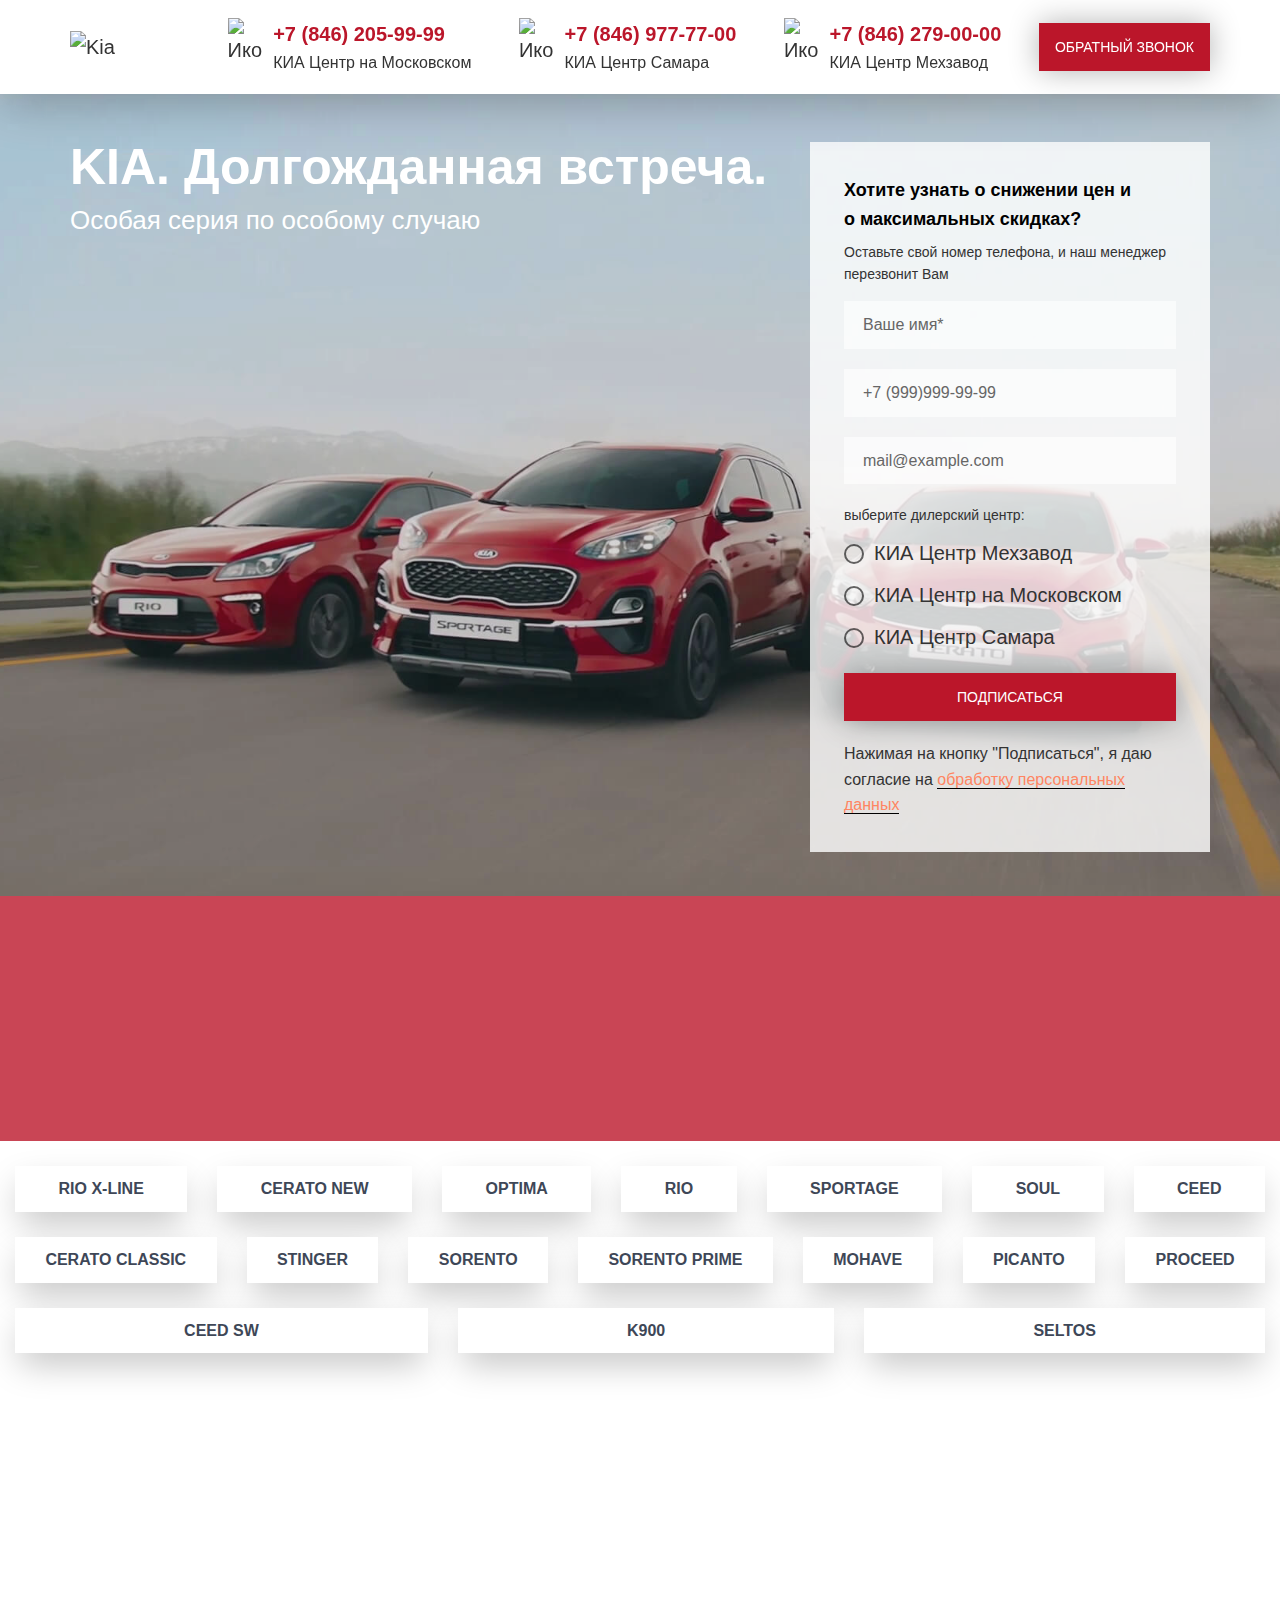
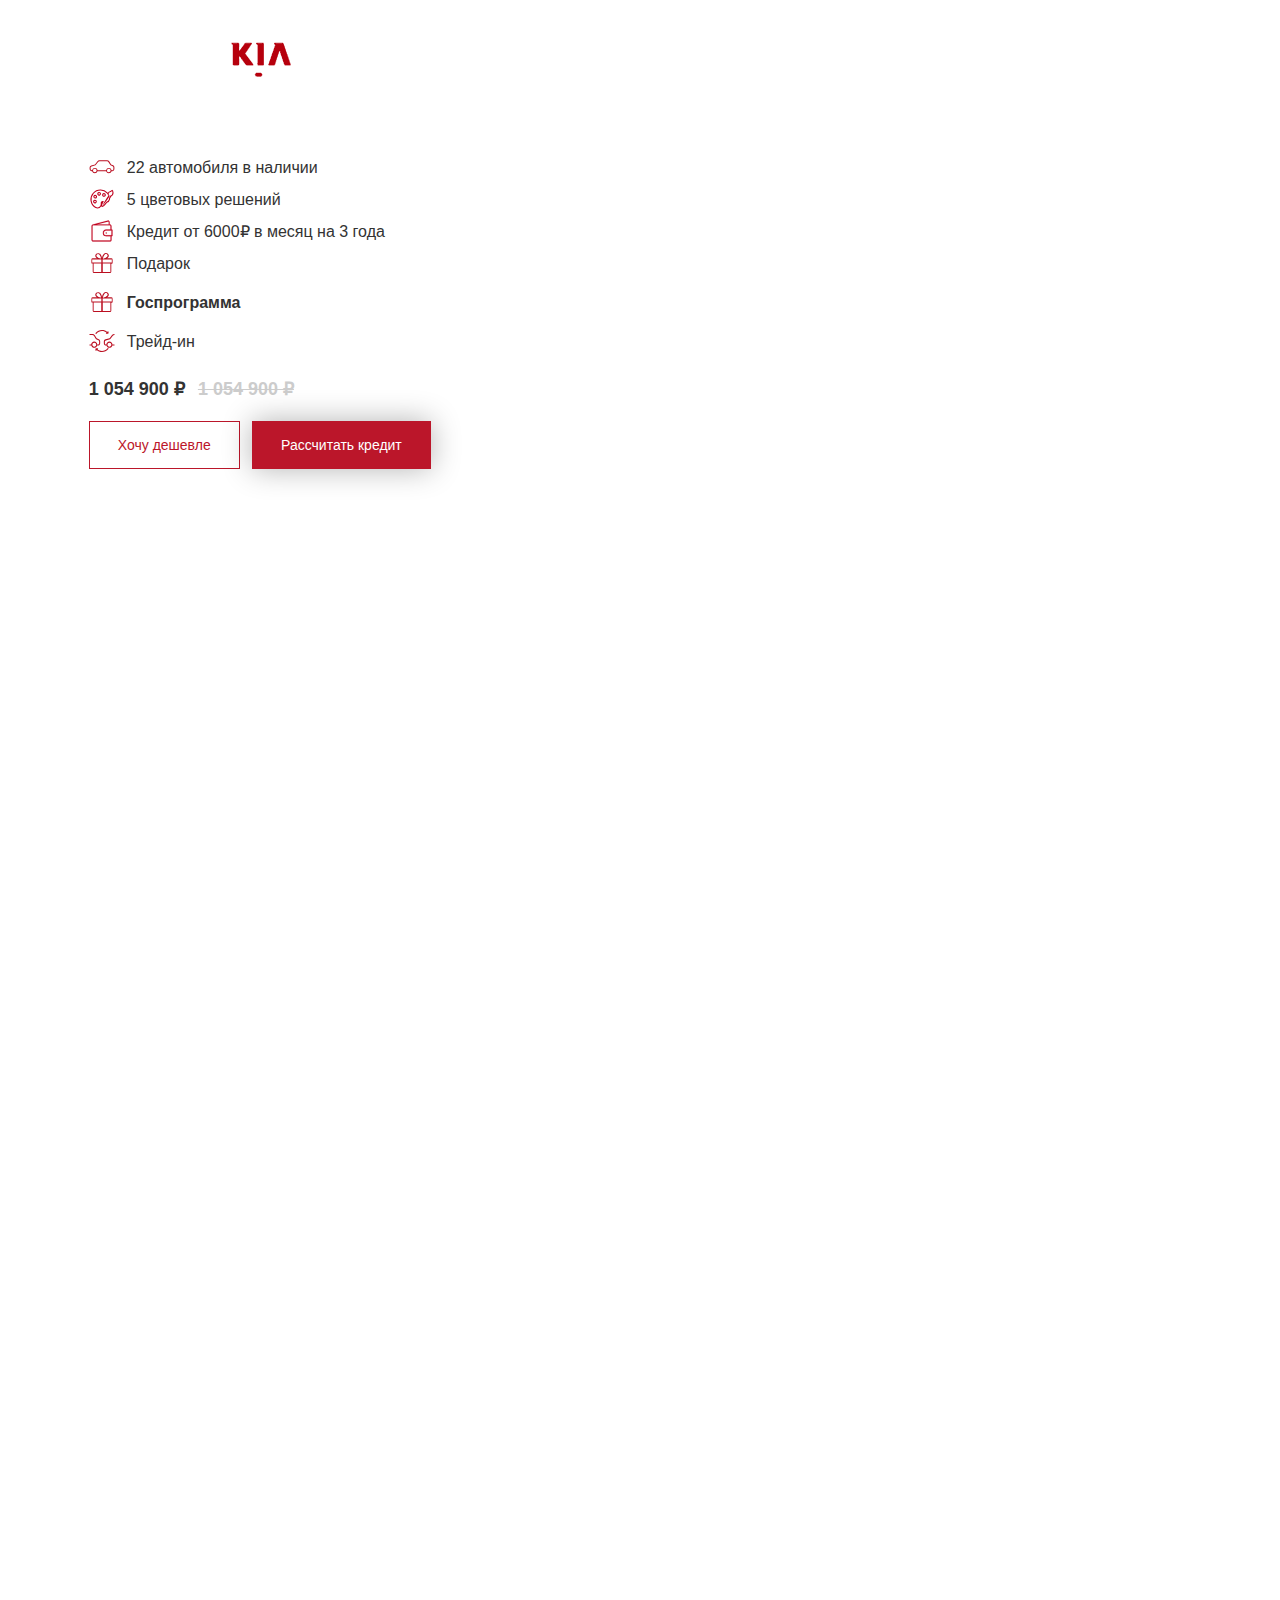
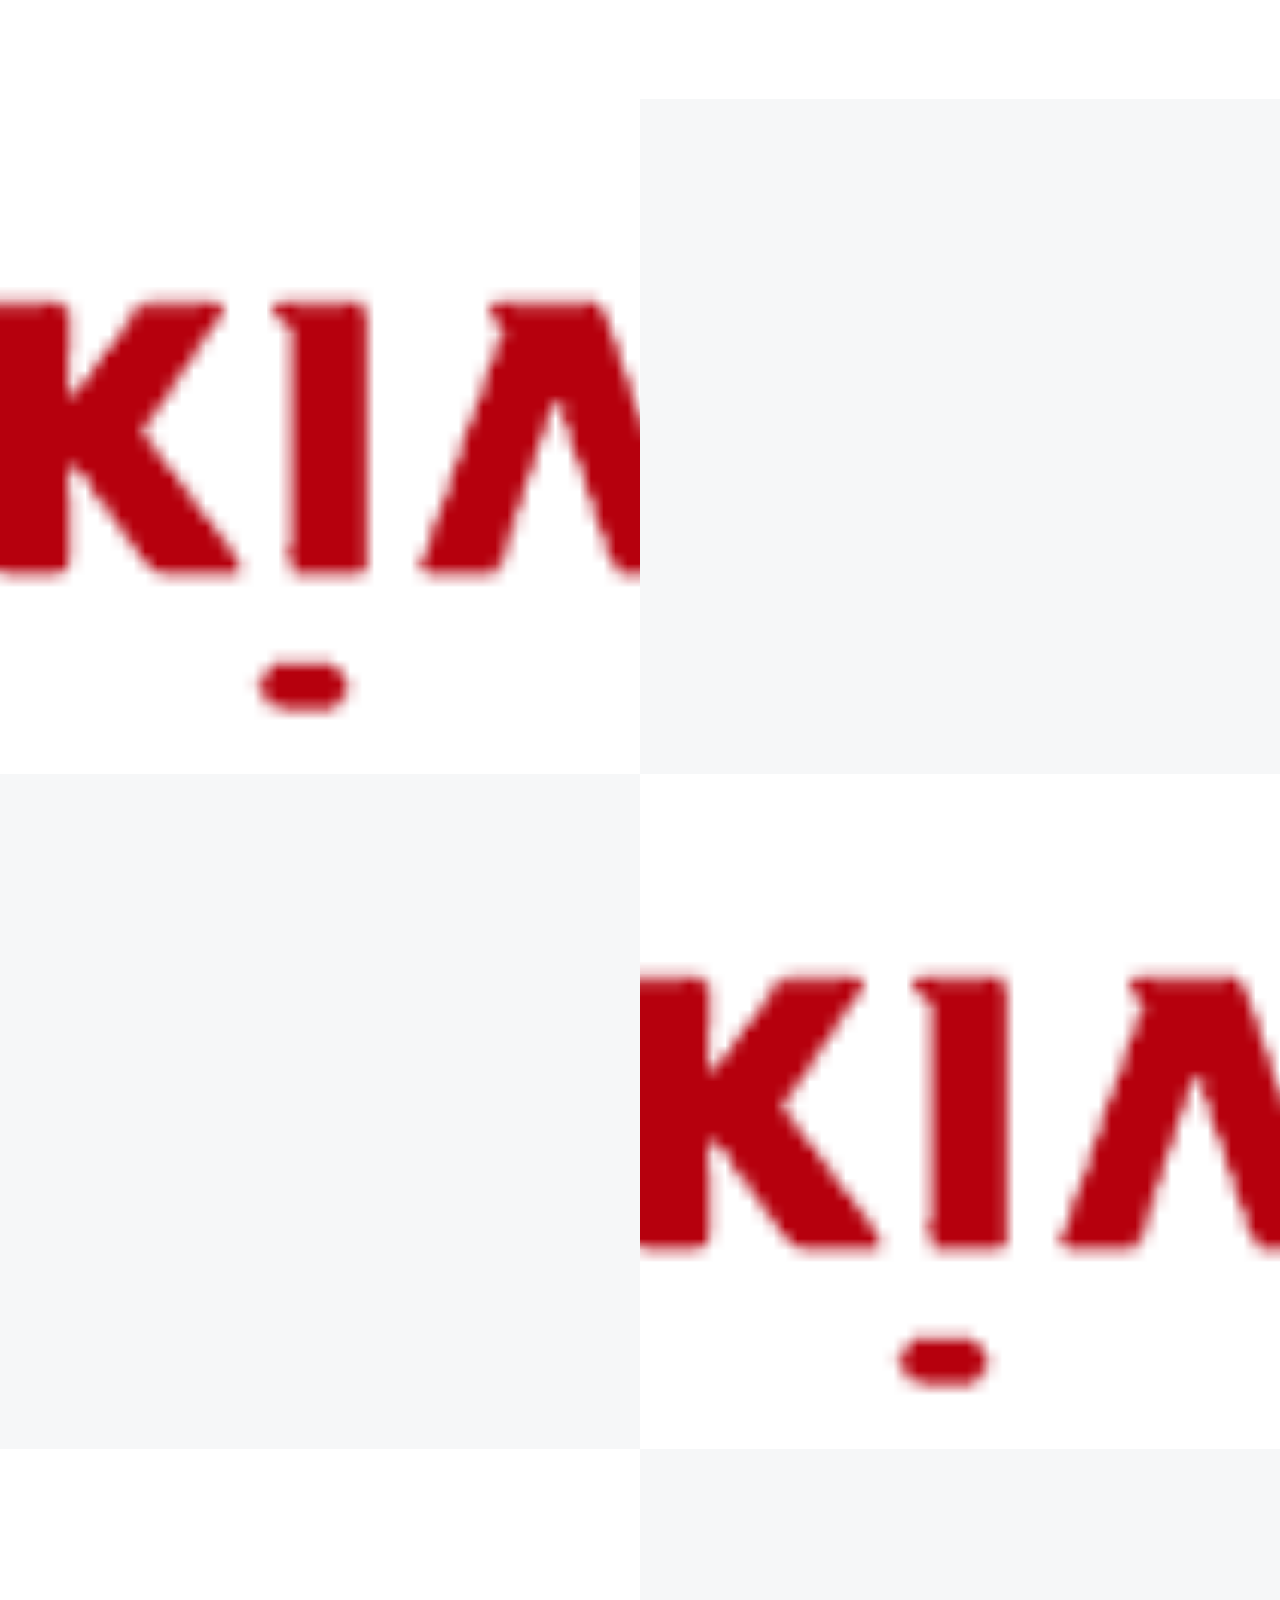
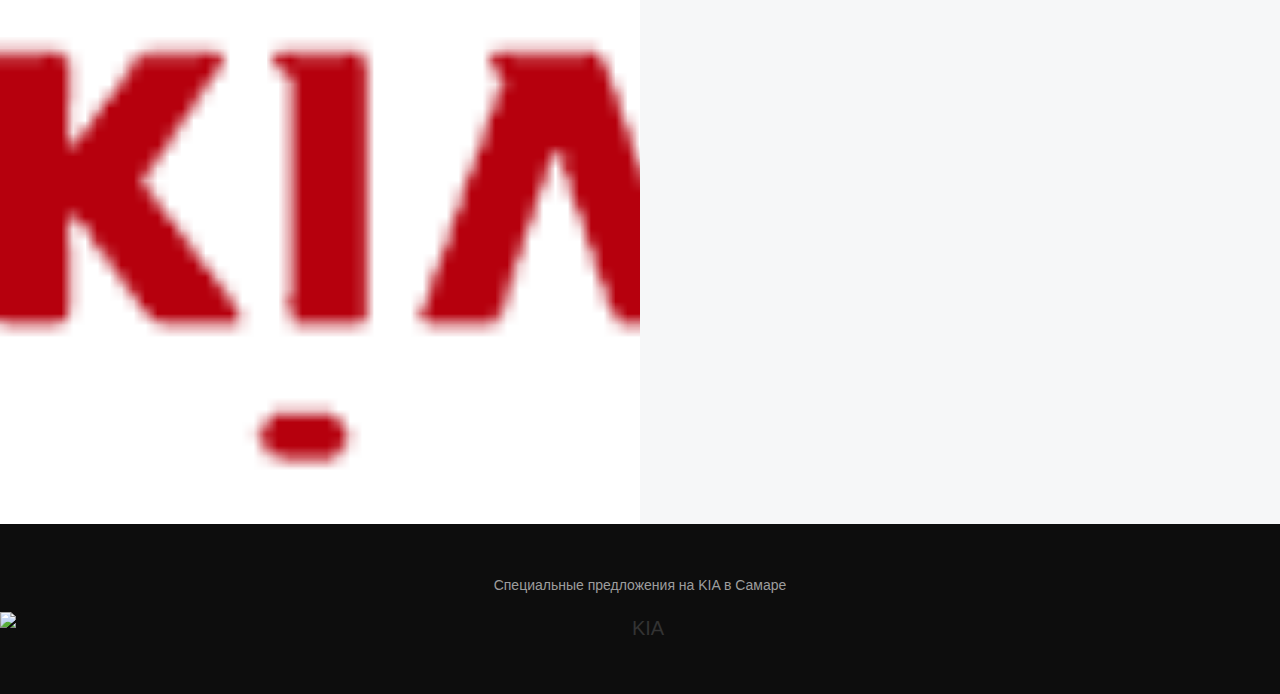
==== commit 43b82f31: "fix broken link" ====
--- a/index.html
+++ b/index.html
@@ -27,7 +27,7 @@
 
 </head>
 
-<body>
+<body class="phone3">
 	
 	<header class="header">
 		<div class="container">
@@ -61,7 +61,7 @@
 				</div>
 				<!-- /.header-phones -->
 				<div class="header-right">
-					<a href="#callbackForm" class="btn modal-link">Обратный звонок</a>
+					<a href="#callbackForm" class="btn modal-link">Обратный&nbsp;звонок</a>
 				</div>
 				<!-- /.header-right -->
 			</div>
@@ -71,28 +71,30 @@
 	</header>
 	<!-- /.header -->
 
+	
 	<div class="hero">
 		<div id="bgndVideo" class="player"
 		data-property="{
-		videoURL: 'https://www.youtube.com/watch?v=hIXKfhltOEY',
+		videoURL: 'https://www.youtube.com/watch?v=gJUxD7cb9W4',
 		containment: '.hero',
 		autoPlay: true,
 		mute: true,
-		ratio: '1/1',
+		ratio: '4/3',
 		optimizeDisplay: true,
 		startAt: 0,
 		opacity: 1,
 		showControls: false,
 		useOnMobile: false,
-		coverImage: 'img/hero-bg3.jpg',
+		coverImage: 'img/bg/special-t.jpg',
 		mobileFallbackImage: 'img/bg/special-t.jpg',
 		loop: true }">
 		</div>
+	<!-- <div class="hero before cover" style="background-image: url(img/bg/special-t.jpg);"> -->
 	<div class="container">
 		<div class="hero-wrap">
 			<div class="hero-text">
-				<h1>Бронирование автомбилей онлайн  по супер ценам!</h1>
-				<span class="subtitle">до&nbsp;30&nbsp;апреля</span>
+				<h1>KIA. Долгожданная встреча.</h1>
+				<span class="subtitle">Особая серия по&nbsp;особому случаю</span>
 			</div>
 			<!-- /.hero-text -->
 			<div class="hero-form">
@@ -279,7 +281,7 @@
 					<span class="dealer-address">г. Самара, Ново-Урицкая, 22</span>
 					<sapn class="dealer-time">пн — вс: 8:00 — 20:00</sapn>
 				</span>
-				<span class="dealer-map dealer-kcs lazyload" style="background-image: url(img/loading-simple.gif);" data-srcbefore="img/kia-map-nu.jpg">
+				<span class="dealer-map dealer-kcs lazyload" style="background-image: url(img/loading.gif);" data-srcbefore="img/kia-map-nu.jpg">
 					<span class="loader loader-default"></span>
 					<span id="map-kcs" class="map-here"></span>
 				</span>
@@ -296,7 +298,7 @@
 					<span class="dealer-address">Московское шоссе, 262 А</span>
 					<sapn class="dealer-time">пн — вс: 8:00 — 20:00</sapn>
 				</span>
-				<span class="dealer-map dealer-kcnm lazyload" style="background-image: url(img/loading-simple.gif);" data-srcbefore="img/kia-map-mosc.jpg">
+				<span class="dealer-map dealer-kcnm lazyload" style="background-image: url(img/loading.gif);" data-srcbefore="img/kia-map-mosc.jpg">
 					<span class="loader loader-default"></span>
 					<span id="map-kcnm" class="map-here"></span>
 				</span>
@@ -313,7 +315,7 @@
 					<span class="dealer-address">Московское шоссе, 19-й километр, 7</span>
 					<sapn class="dealer-time">пн — вс: 8:00 — 20:00</sapn>
 				</span>
-				<span class="dealer-map dealer-mexico lazyload" style="background-image: url(img/loading-simple.gif);" data-srcbefore="img/kia-map-mexico.jpg">
+				<span class="dealer-map dealer-mexico lazyload" style="background-image: url(img/loading.gif);" data-srcbefore="img/kia-map-mexico.jpg">
 					<span class="loader loader-default"></span>
 					<span id="map-mexico" class="map-here"></span>
 				</span>
--- a/css/main.css
+++ b/css/main.css
@@ -6493,18 +6493,6 @@
 .animated.slower {
   -webkit-animation-duration: 3s;
   animation-duration: 3s;
-}
-
-@media (print), (prefers-reduced-motion: reduce) {
-  .animated {
-    -webkit-animation-duration: 1ms !important;
-    animation-duration: 1ms !important;
-    -webkit-transition-duration: 1ms !important;
-    -o-transition-duration: 1ms !important;
-       transition-duration: 1ms !important;
-    -webkit-animation-iteration-count: 1 !important;
-    animation-iteration-count: 1 !important;
-  }
 }
 
 .range__wrapper {
@@ -6793,10 +6781,7 @@
 .header .phone {
   display: inline-block;
   vertical-align: middle;
-}
-
-.header .phone:last-child {
-  margin-right: 0;
+  margin: 0 10px;
 }
 
 .header .phone a:hover {
@@ -6822,7 +6807,8 @@
 }
 
 .hero {
-  min-height: 100vh;
+  height: 100%;
+  max-height: 1024px;
   margin-top: 74px;
   position: relative;
   padding-bottom: 5vmax;
@@ -6908,7 +6894,6 @@
 
 h1 {
   font-size: 50px;
-  margin-top: -15px;
   line-height: 1;
 }
 
@@ -6969,6 +6954,21 @@
 
 .t-radio__control .t-radio:checked ~ .t-radio__indicator:after {
   opacity: 1;
+}
+
+@media screen and (min-width: 768px) and (max-width: 935px) {
+  .phone3 .hero {
+    margin-top: 125px;
+  }
+  .hero-form {
+    max-width: 350px;
+  }
+}
+
+@media screen and (max-width: 767.98px) {
+  .hero {
+    margin-top: 0;
+  }
 }
 
 form input, form button, form small, form textarea, form a.btn {
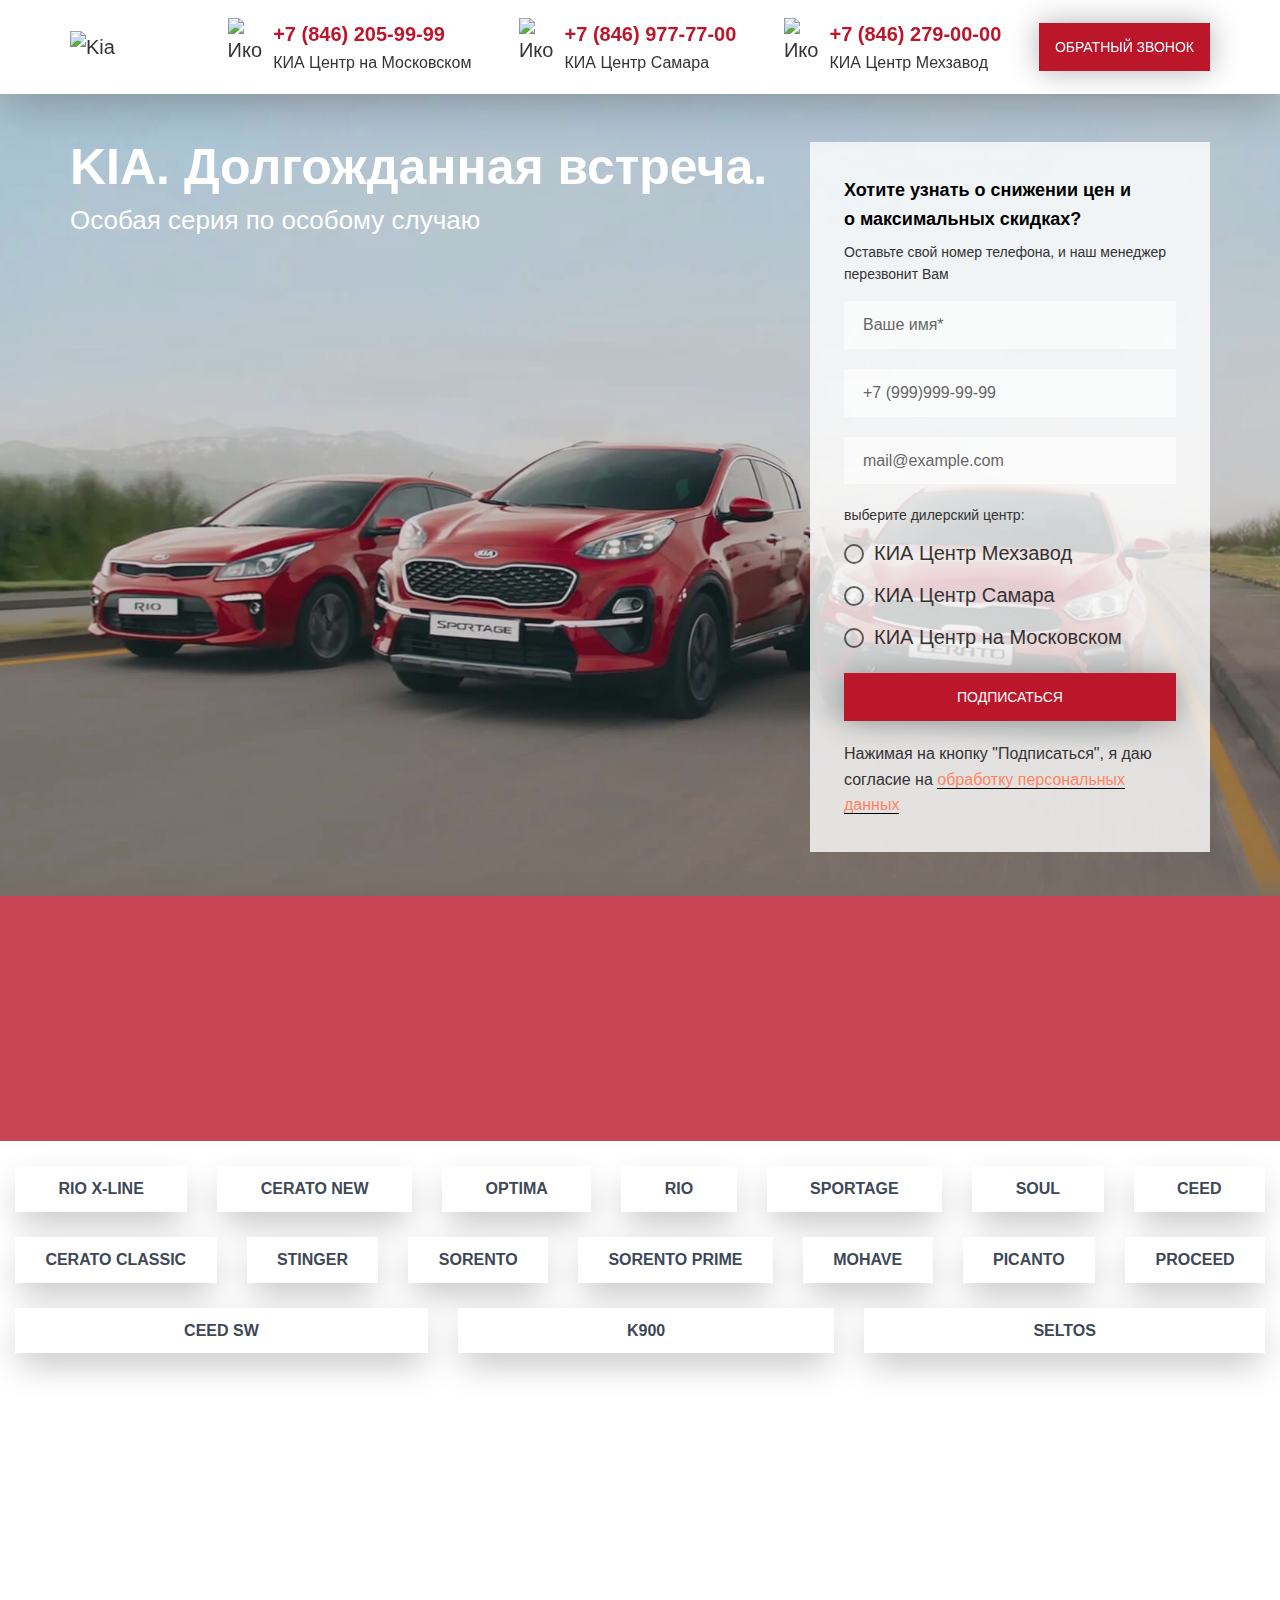
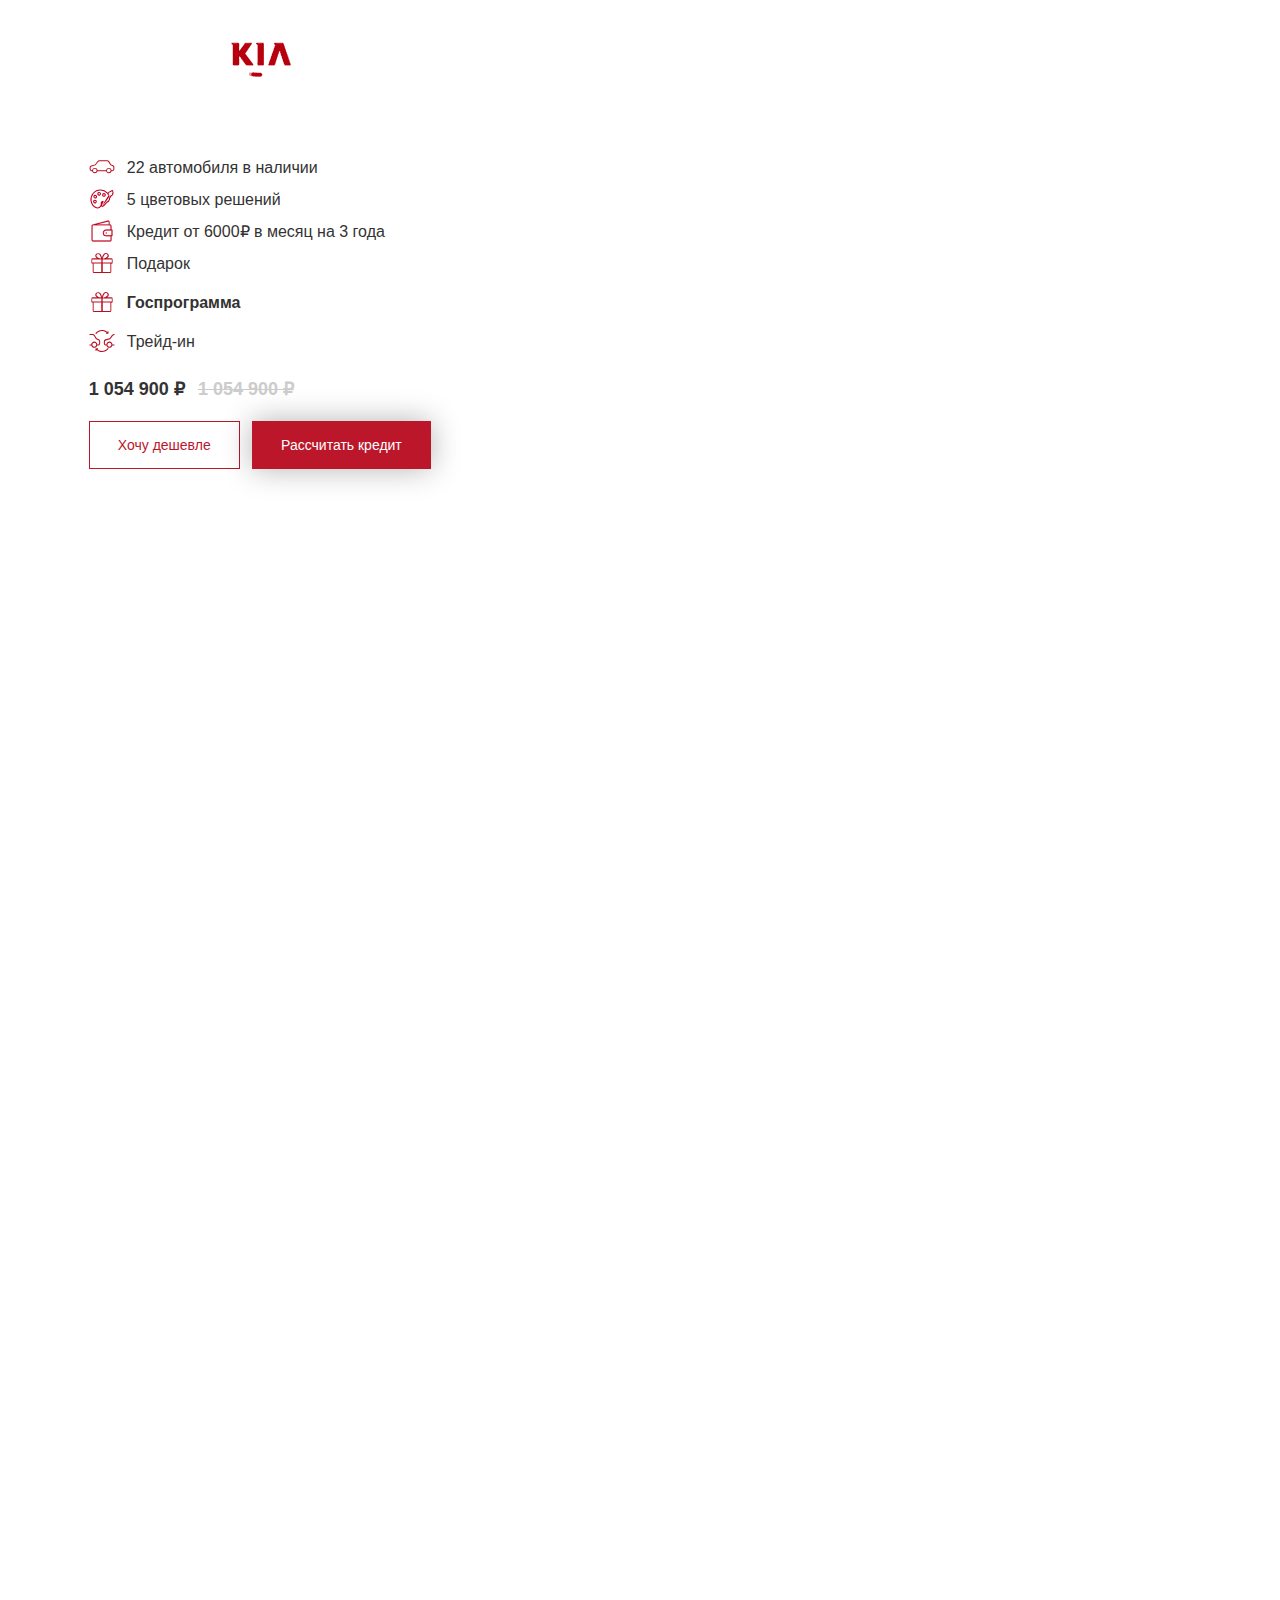
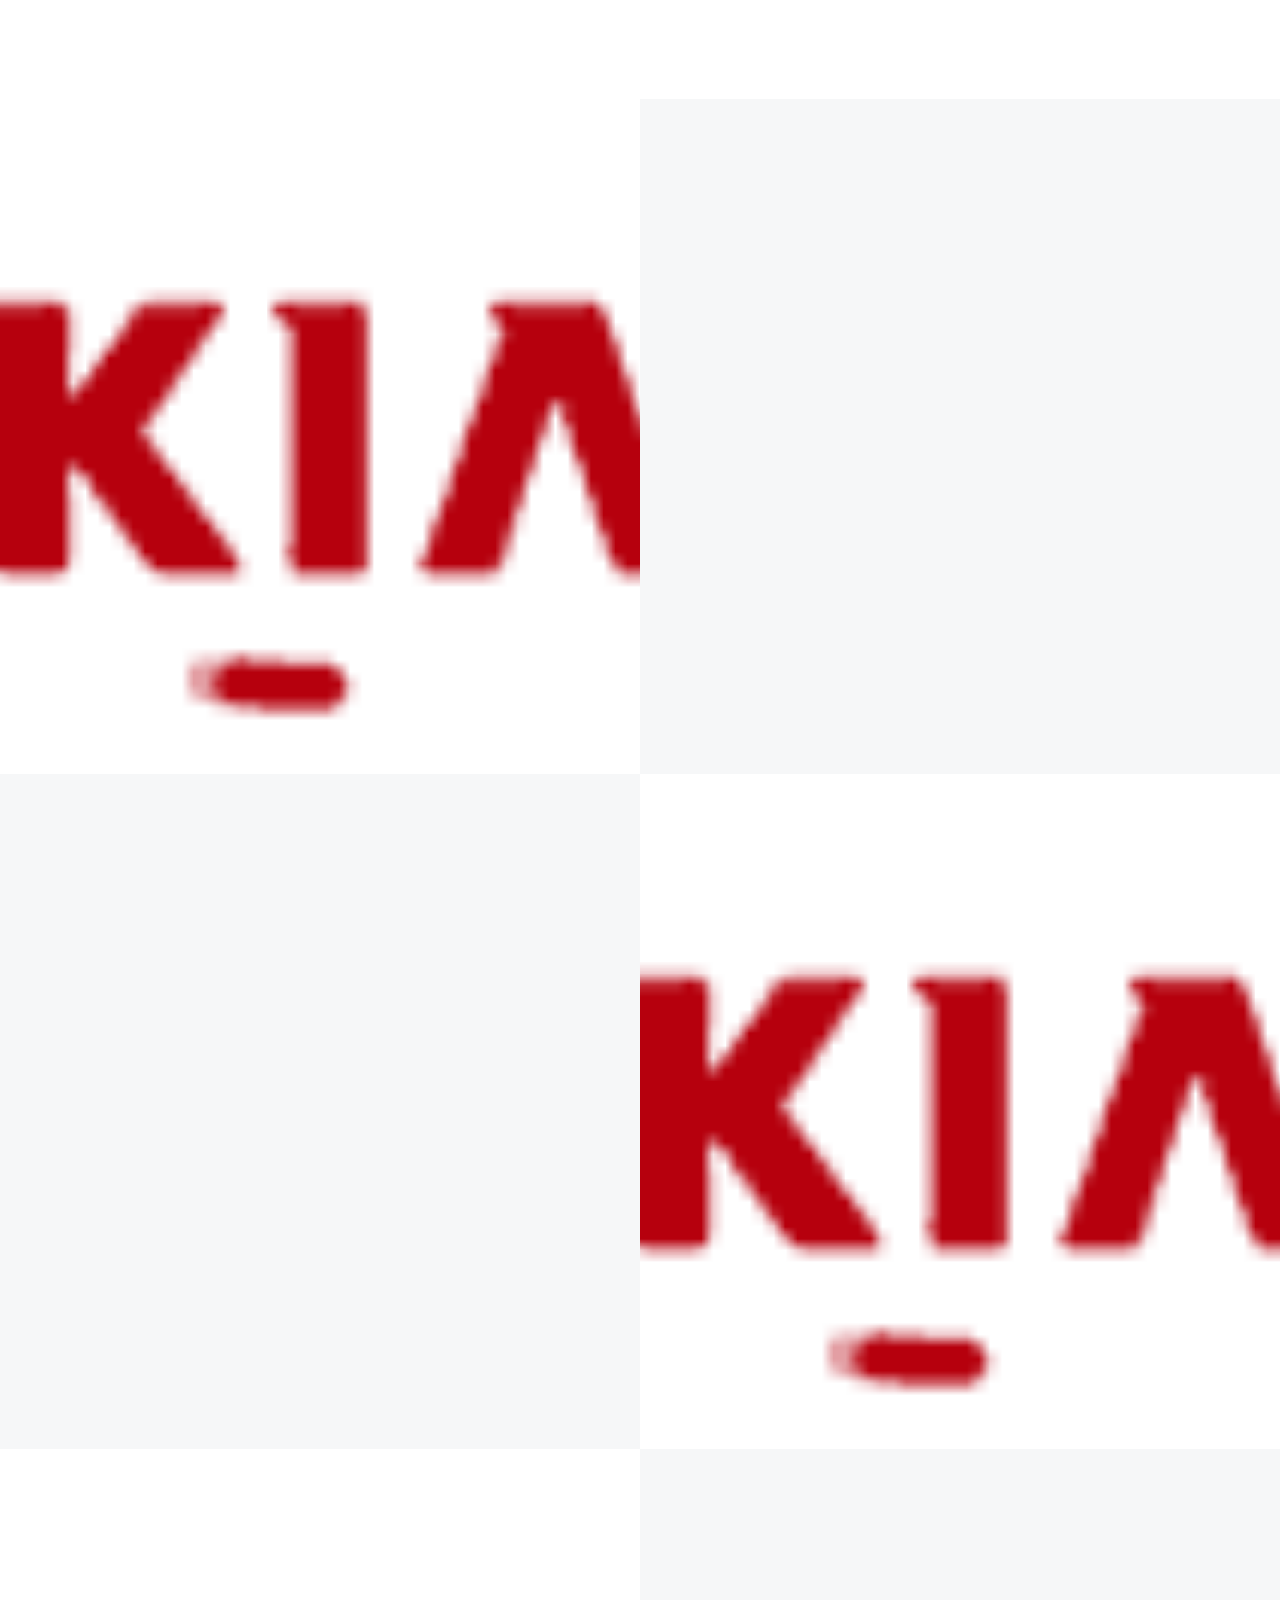
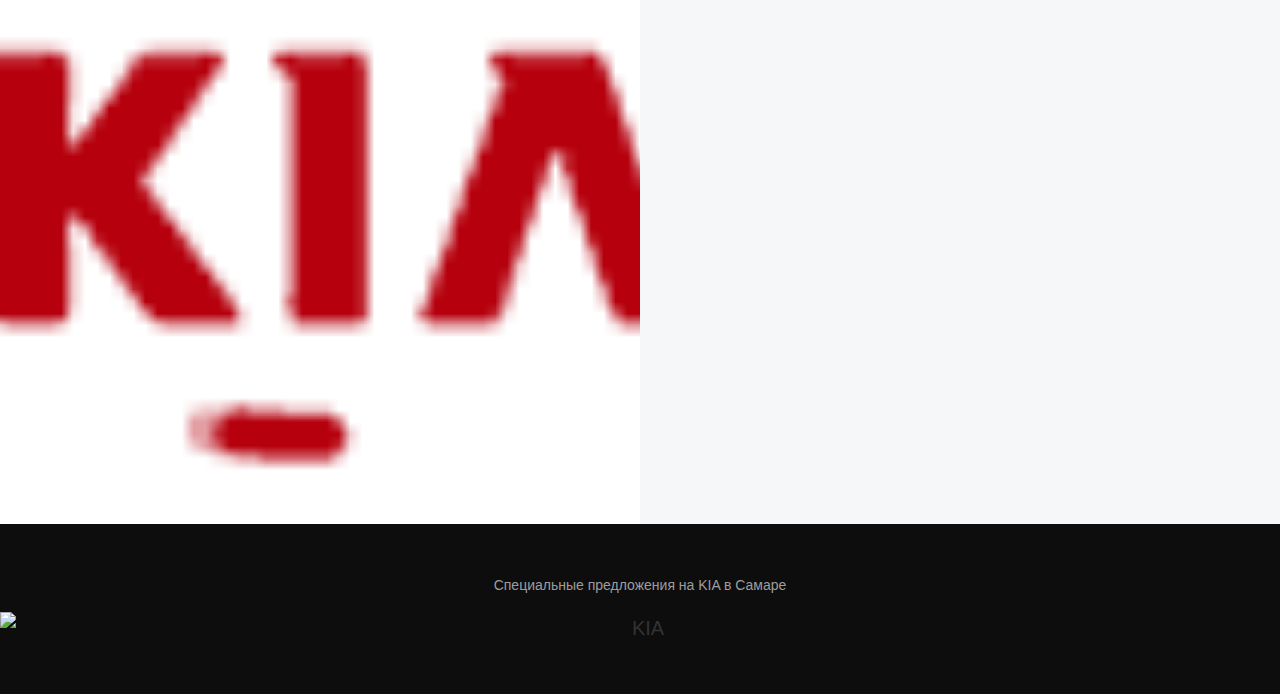
==== commit 4a2f8a60: "upd ver files" ====
--- a/index.html
+++ b/index.html
@@ -23,7 +23,7 @@
 	<link rel="preload" href="fonts/KIA-Medium/KIA-Medium.woff" as="font" type="font/woff" crossorigin>
 	<link rel="preload" href="fonts/KIA-Bold/KIA-Bold.woff" as="font" type="font/woff" crossorigin>
 	<!-- Style -->
-	<link rel="stylesheet" href="css/main.css?202005151423">
+	<link rel="stylesheet" href="css/main.css?202008021906">
 
 </head>
 
@@ -552,7 +552,7 @@
 
 	<!-- /MODALS -->
 
-	<script src="js/main-scripts.min.js?202005151423"></script>
+	<script src="js/main-scripts.min.js?202008021906"></script>
 
 </body>
 </html>
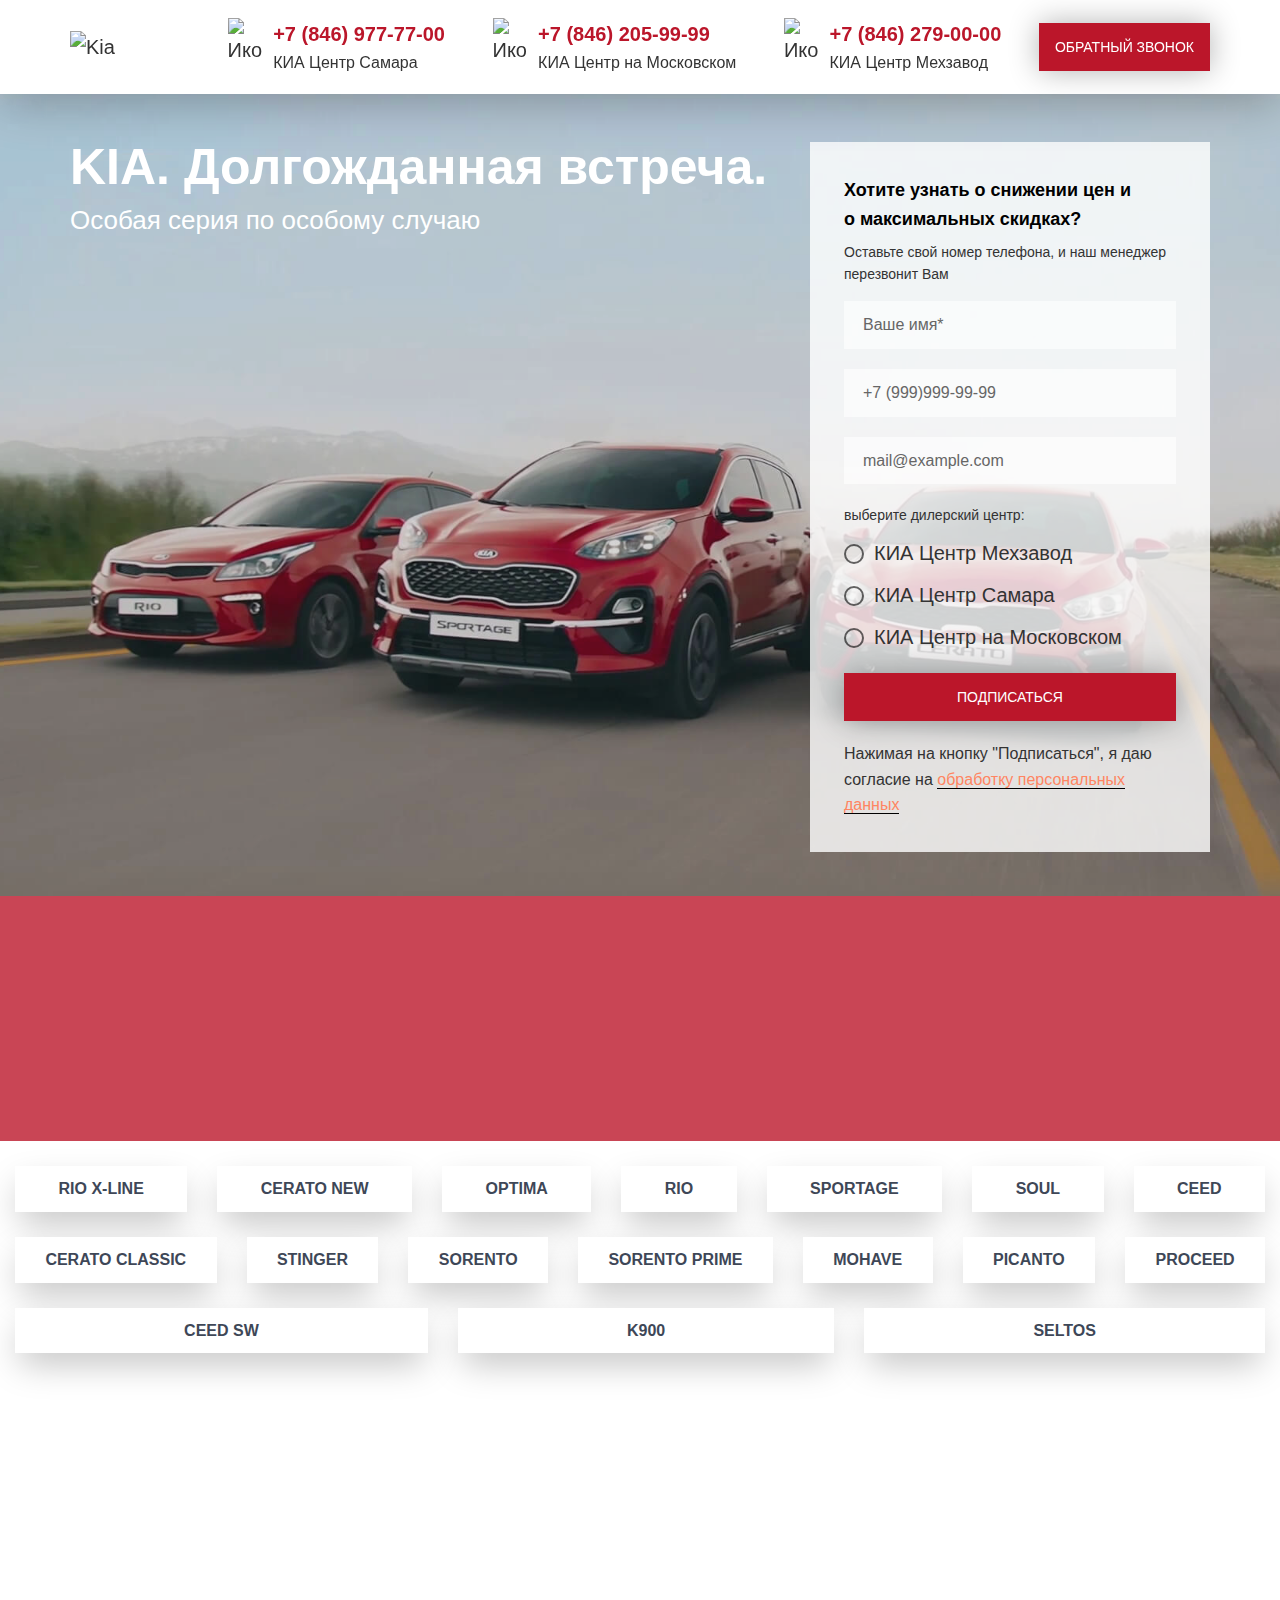
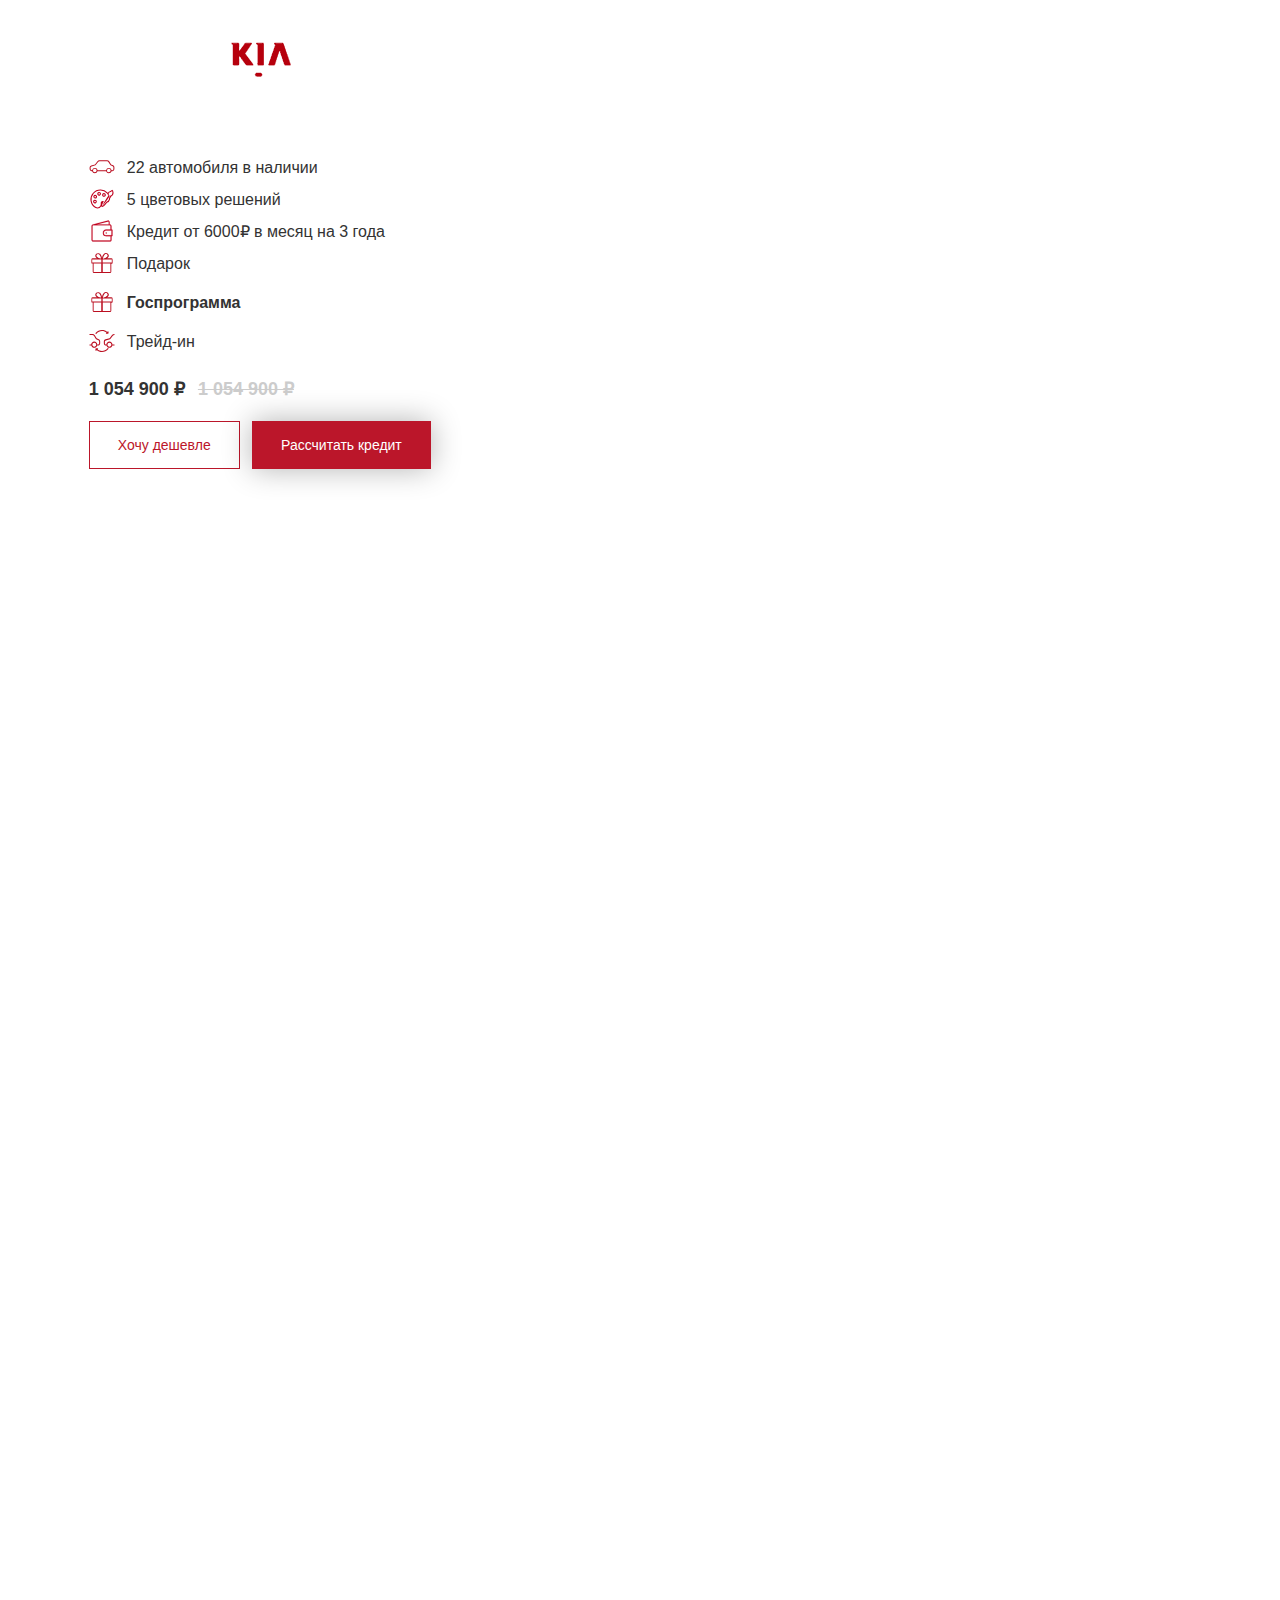
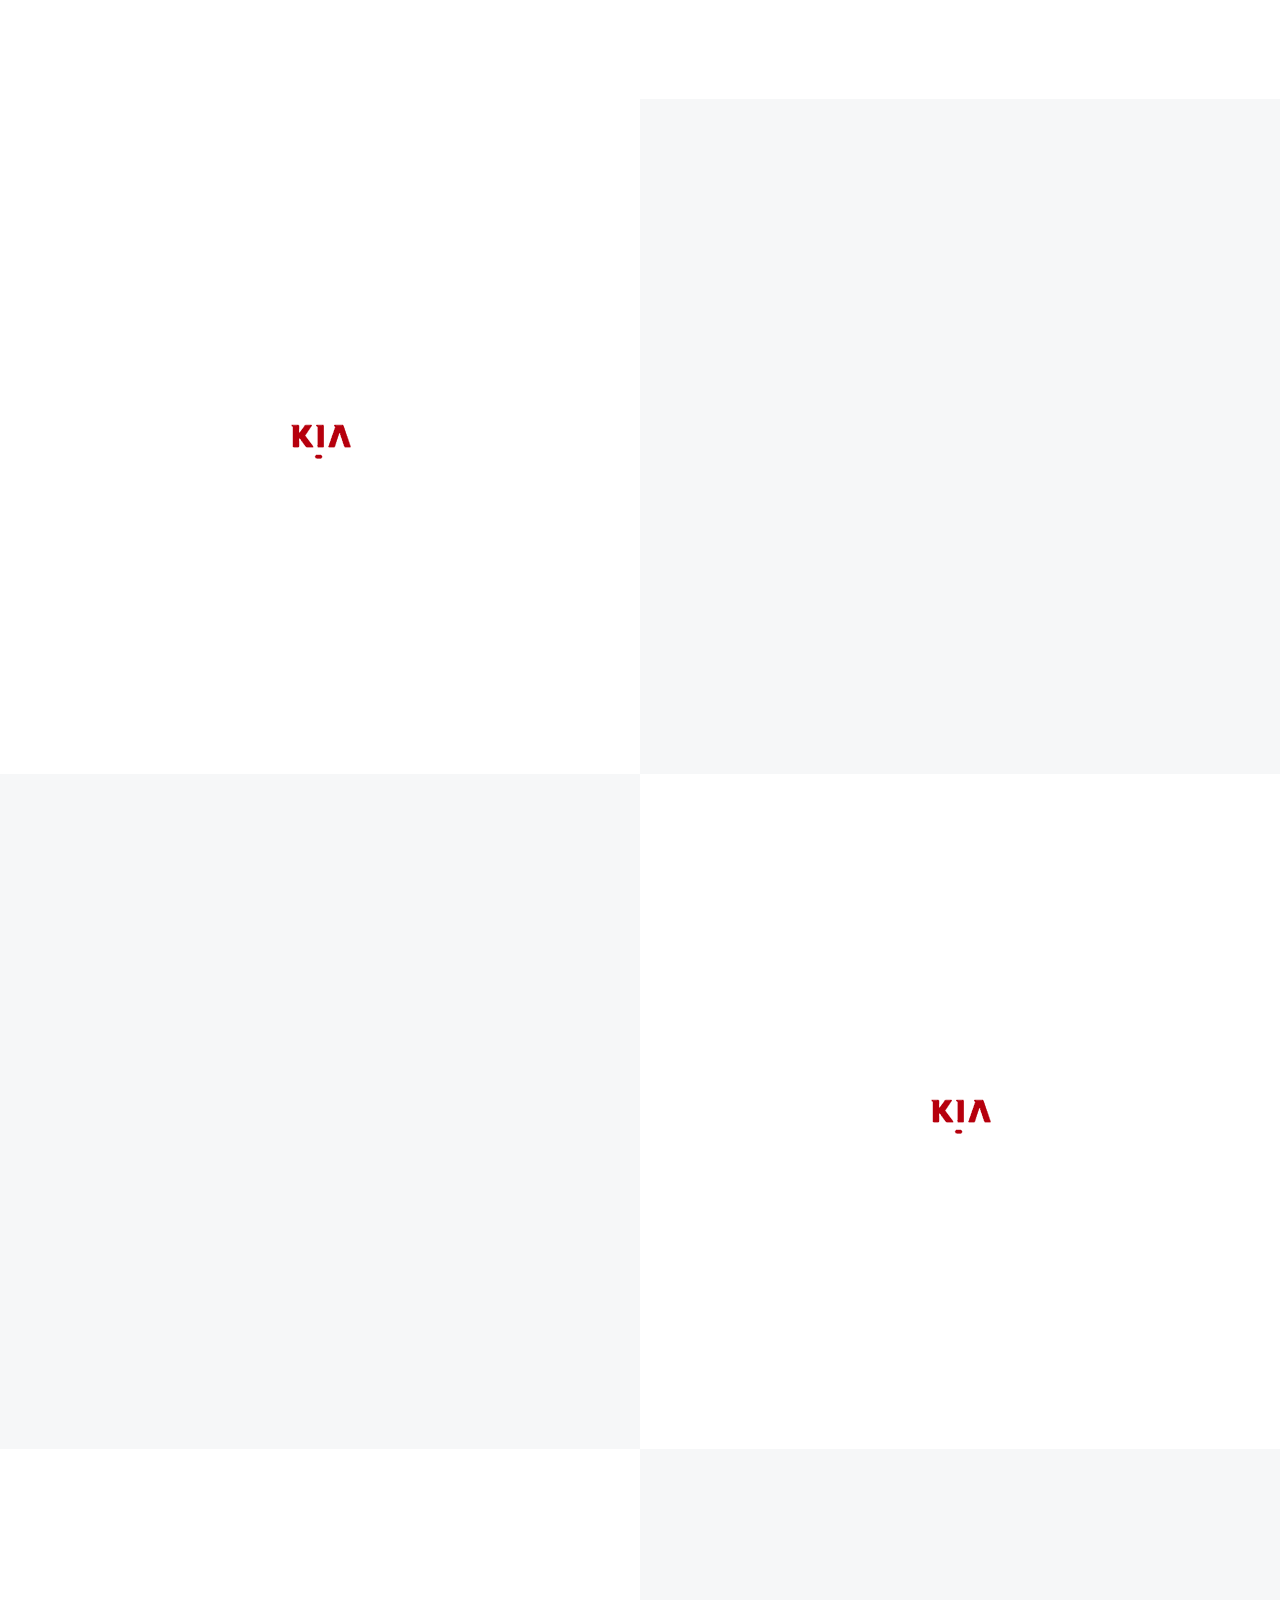
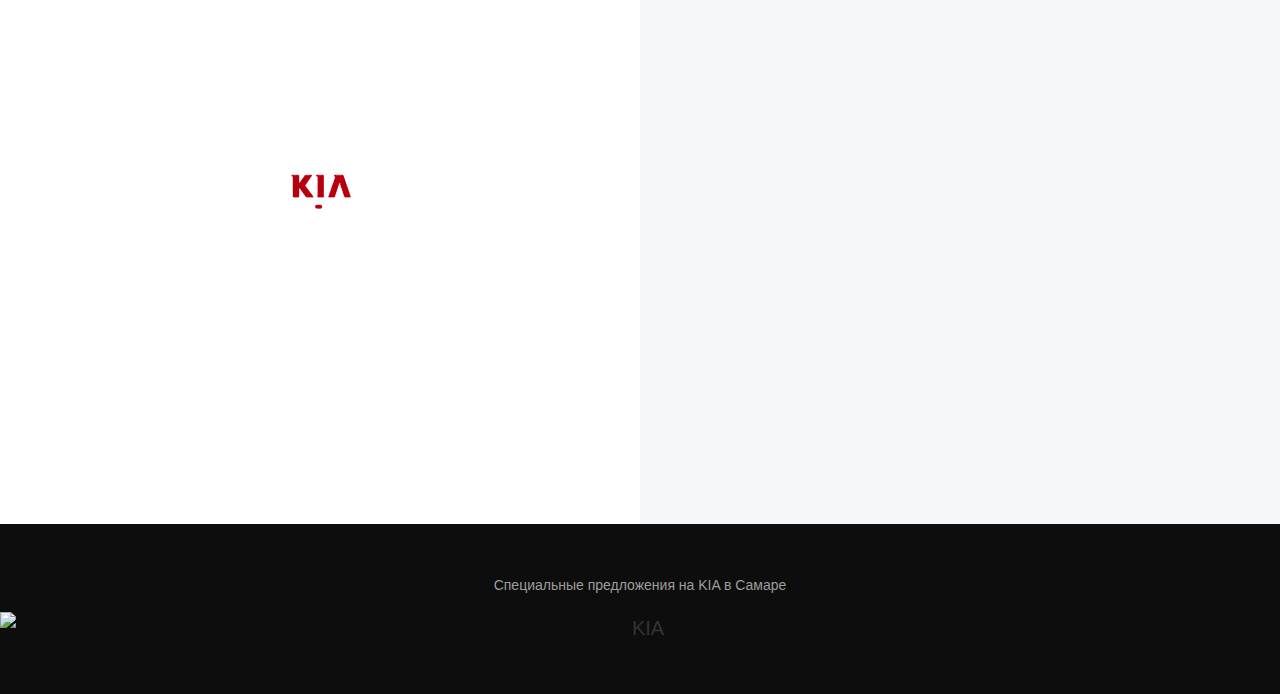
==== commit 65bf4f32: "fix maps loader and url param" ====
--- a/index.html
+++ b/index.html
@@ -72,7 +72,8 @@
 	<!-- /.header -->
 
 	
-	<div class="hero">
+	<!-- <div class="hero"> -->
+	<div class="hero before cover" style="background-image: url(img/bg/special-t.jpg);">
 		<div id="bgndVideo" class="player"
 		data-property="{
 		videoURL: 'https://www.youtube.com/watch?v=gJUxD7cb9W4',
@@ -89,7 +90,7 @@
 		mobileFallbackImage: 'img/bg/special-t.jpg',
 		loop: true }">
 		</div>
-	<!-- <div class="hero before cover" style="background-image: url(img/bg/special-t.jpg);"> -->
+	
 	<div class="container">
 		<div class="hero-wrap">
 			<div class="hero-text">
--- a/css/main.css
+++ b/css/main.css
@@ -7476,9 +7476,9 @@
 }
 
 .maps .dealer-map {
-  background-color: #ccc;
+  background-color: #ffffff;
   background-repeat: no-repeat;
-  background-size: cover;
+  background-size: auto;
   background-position: center;
   width: 50%;
   min-height: 500px;
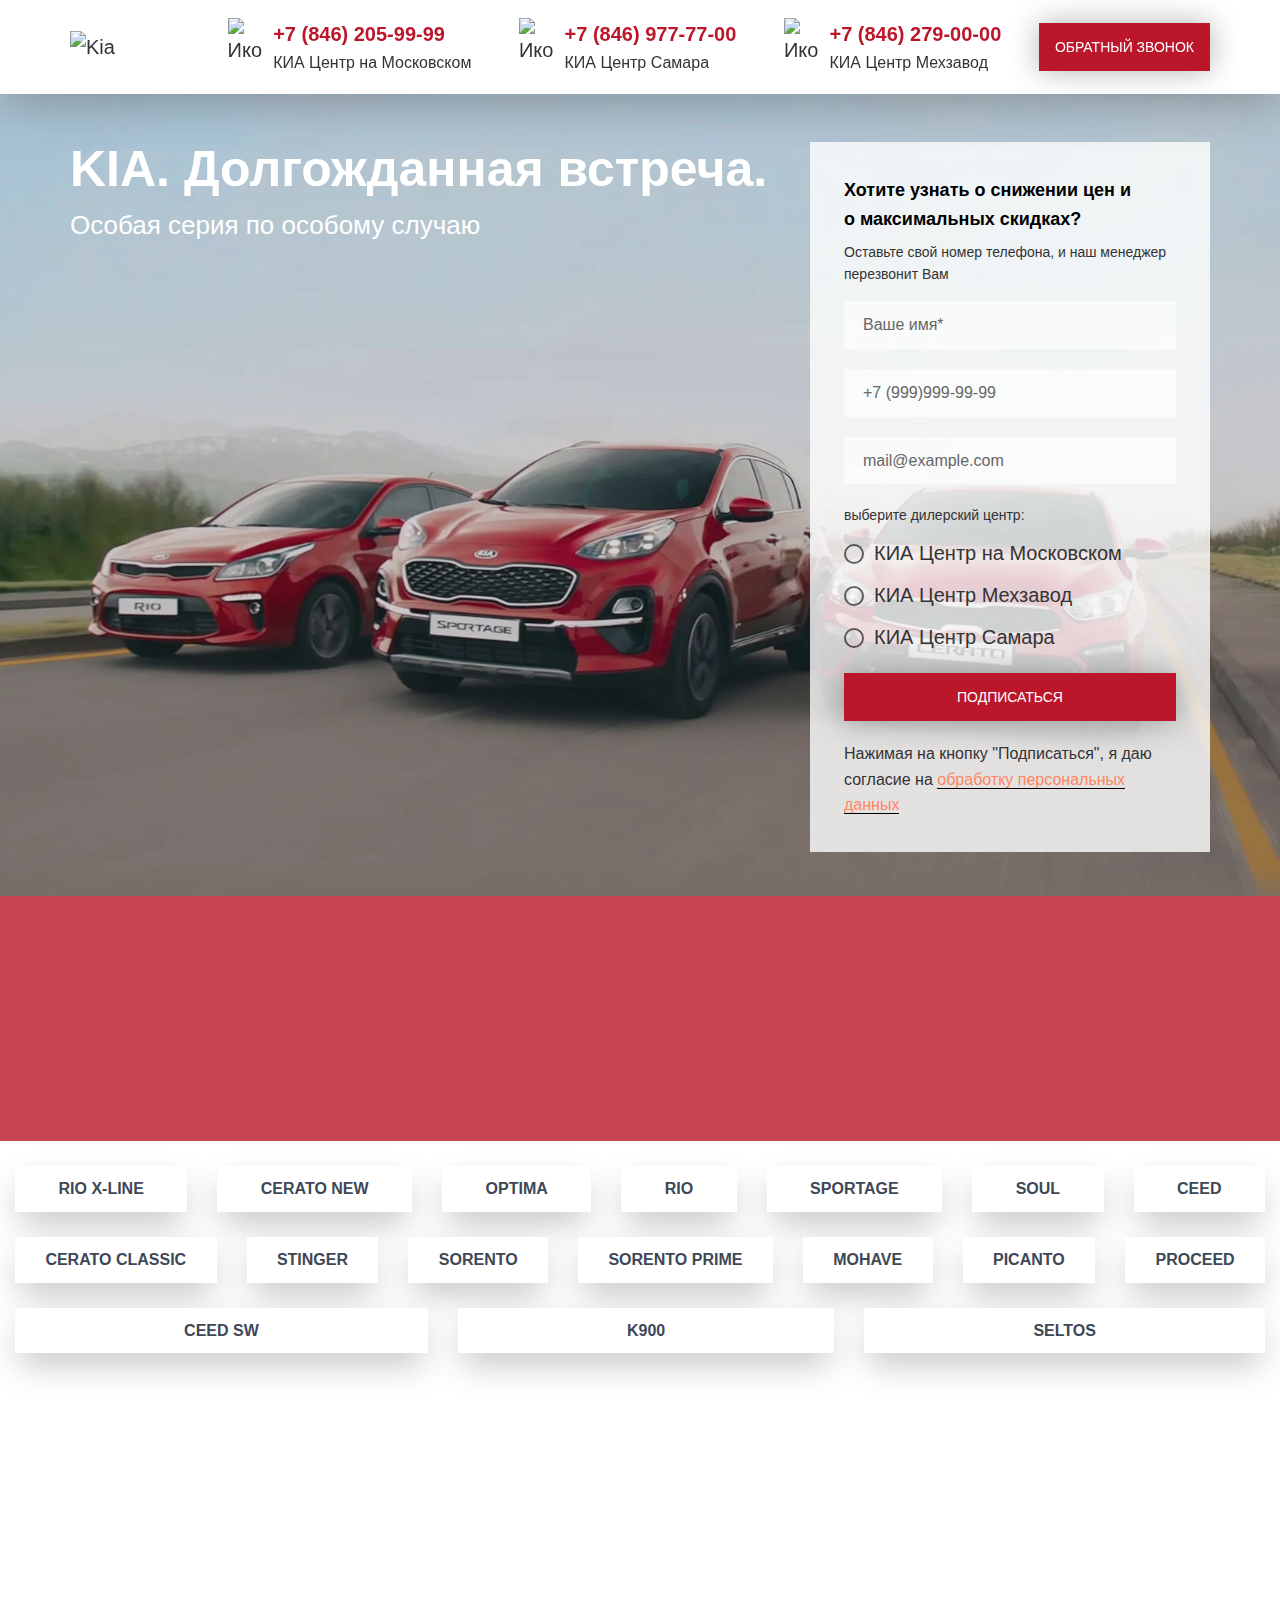
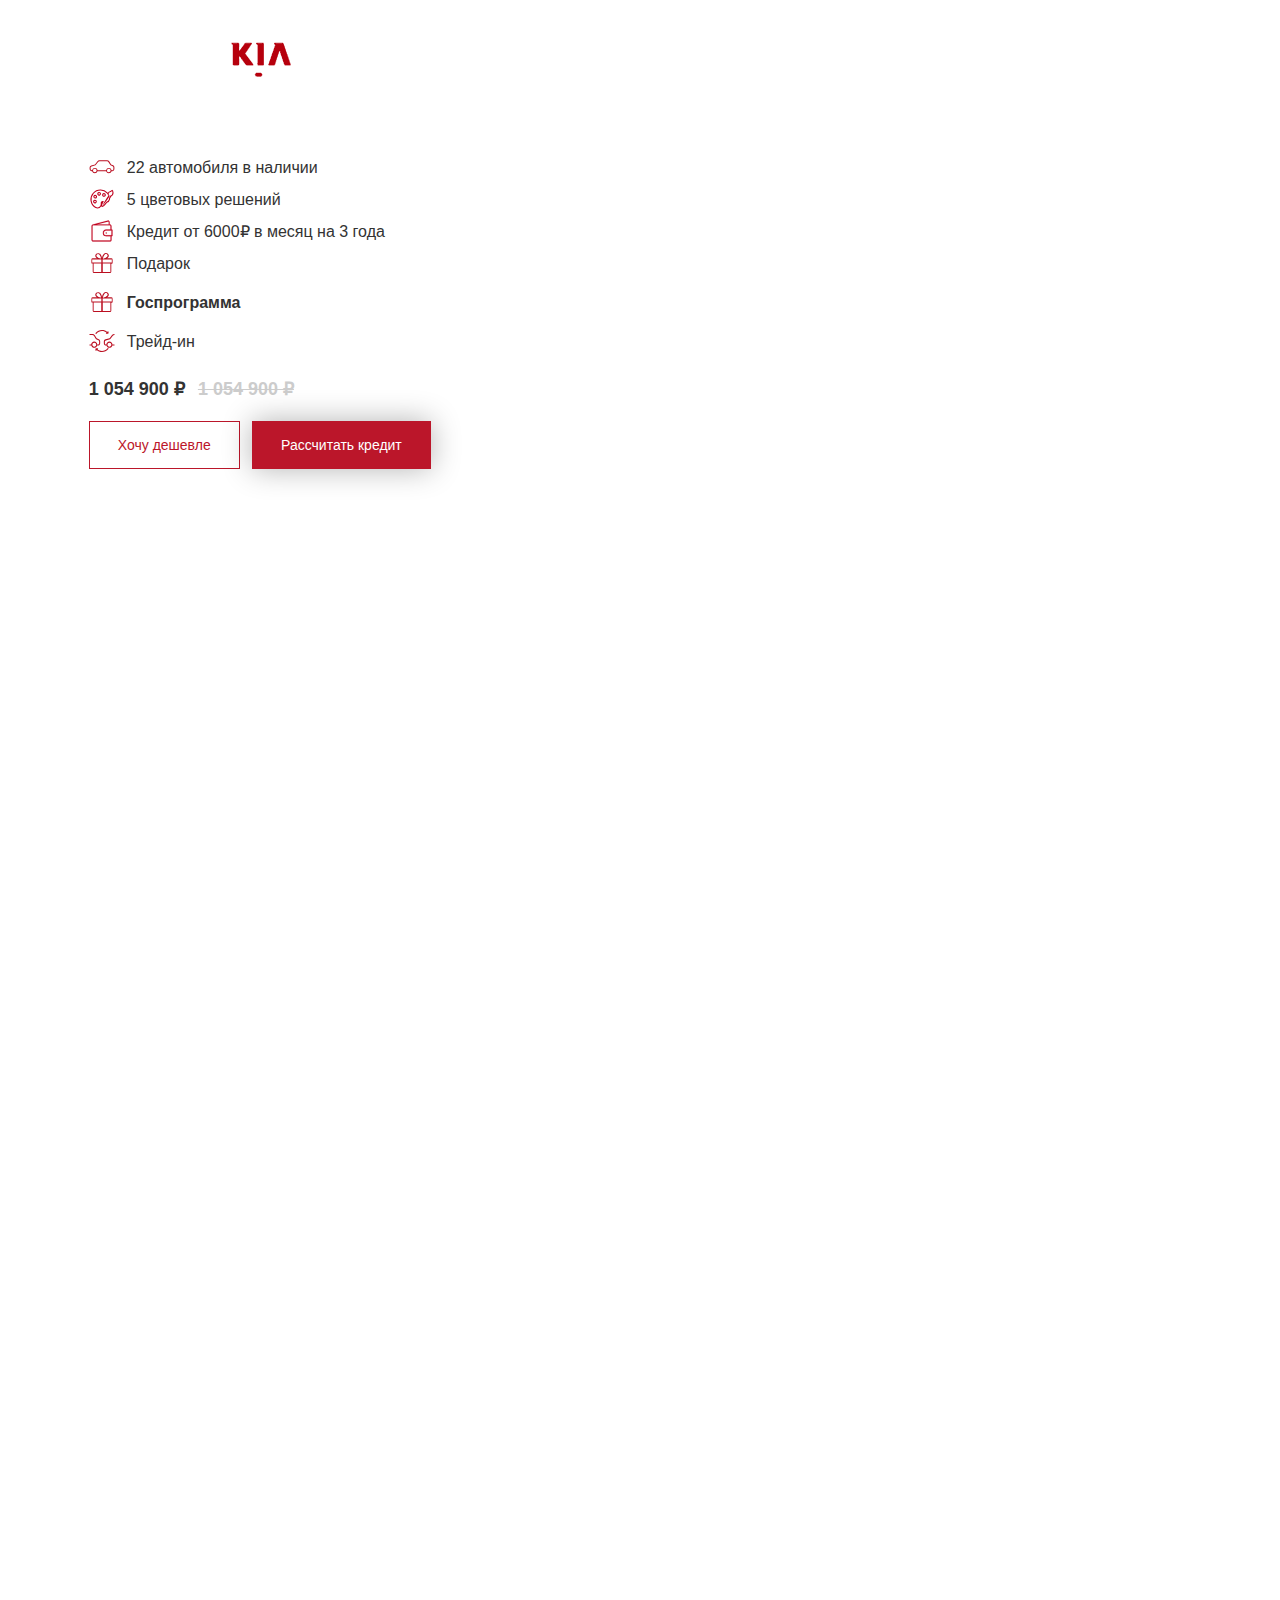
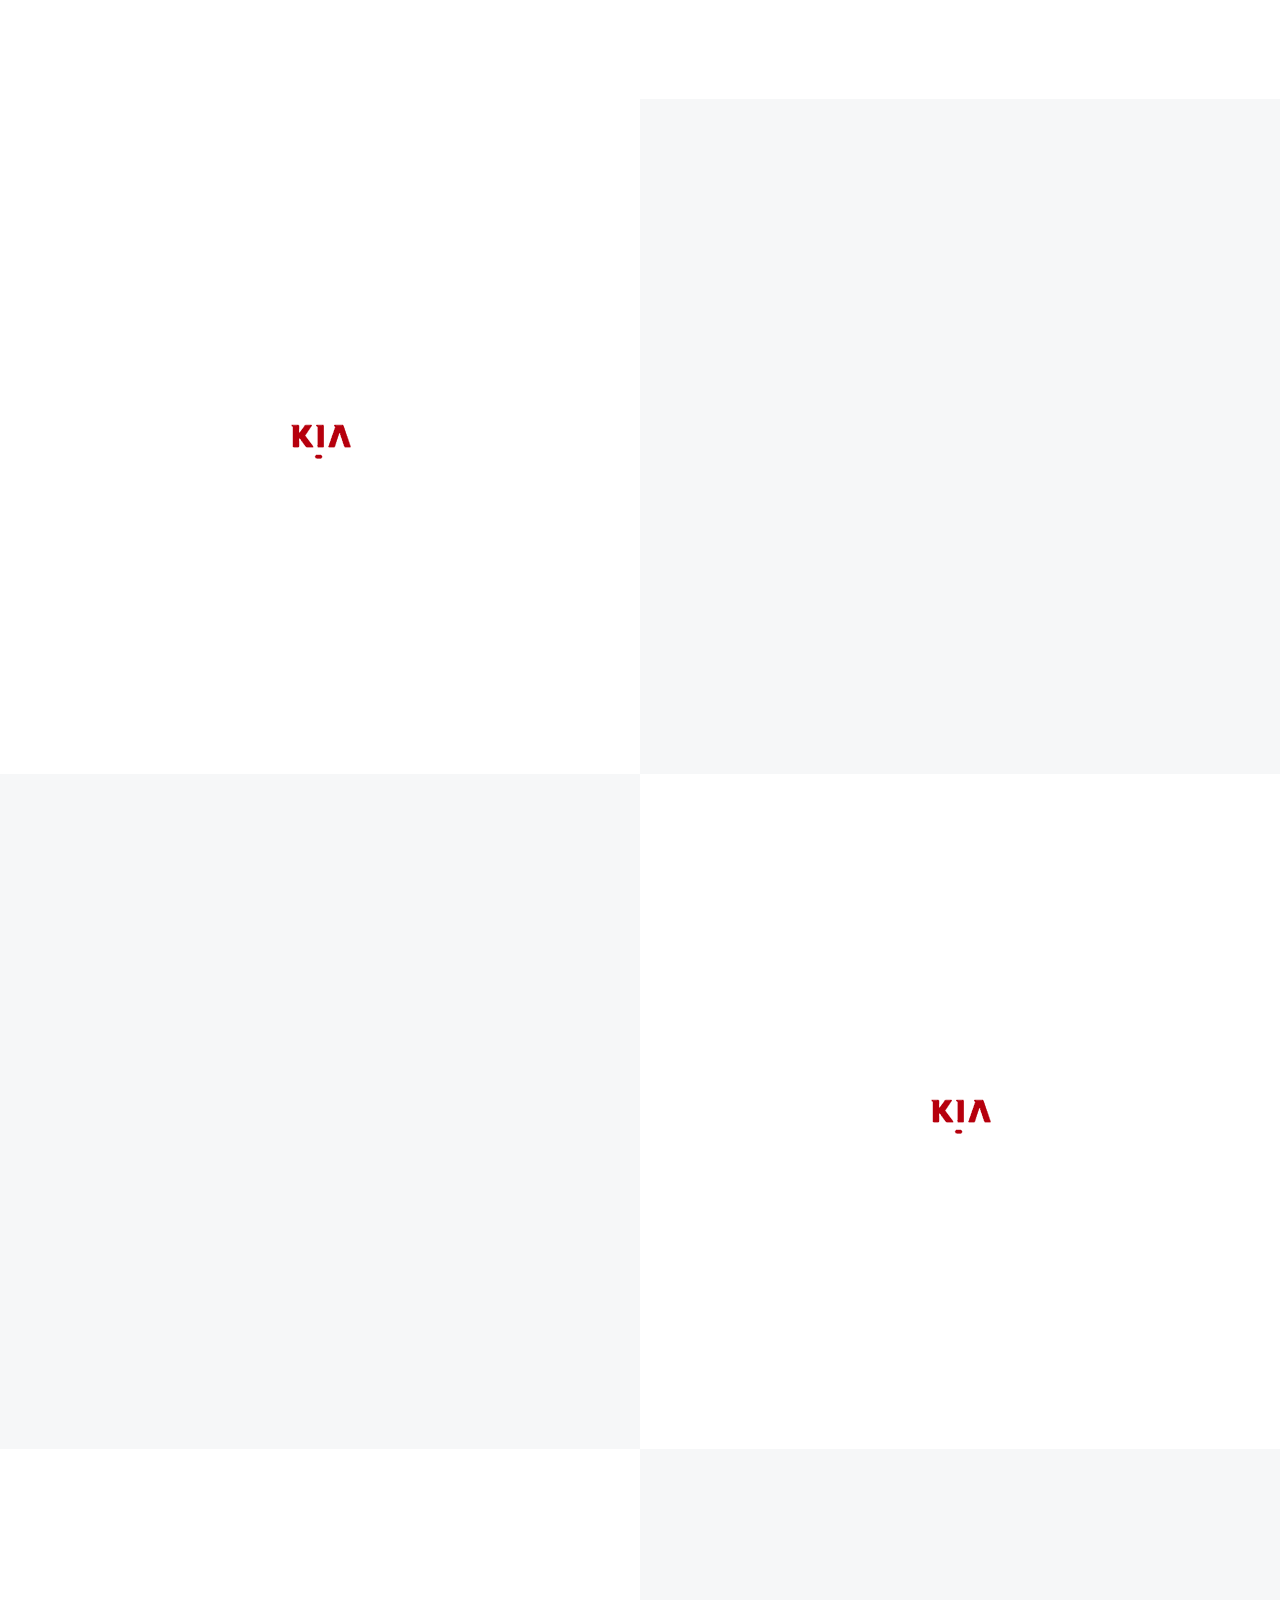
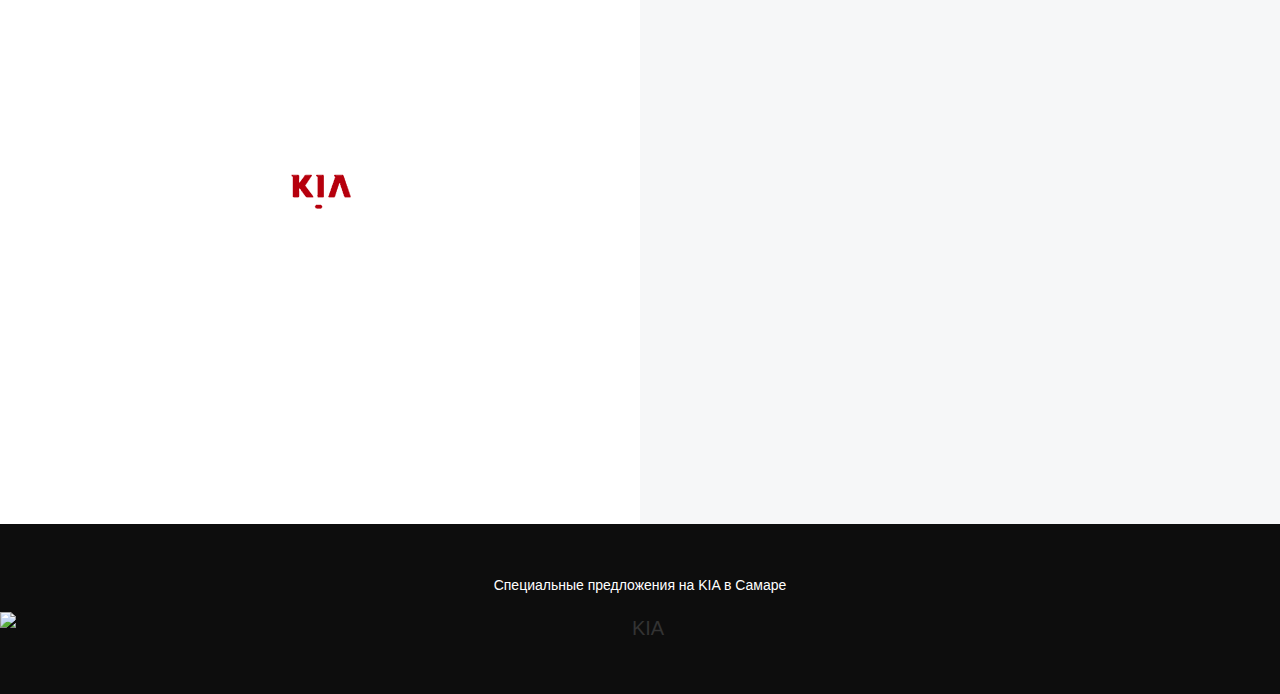
==== commit 3719ac24: "ссылки на youtube" ====
--- a/index.html
+++ b/index.html
@@ -279,8 +279,17 @@
 						<a href="tel:+78469777700" class="dealer-phone">+7 (846) 977-77-00</a>
 						<a href="mailto:client@kia-samara.ru" class="dealer-email">client@kia-samara.ru</a>	
 					</span>
-					<span class="dealer-address">г. Самара, Ново-Урицкая, 22</span>
-					<sapn class="dealer-time">пн — вс: 8:00 — 20:00</sapn>
+					<span class="dealer-address">г. Самара, Ново-Урицкая, 22 <br>
+						<small><a target="_blank" href="https://yandex.ru/maps/?z=17&amp;ll=50.15299999999999,53.18359999999777&amp;l=map&amp;rtext=~53.1836,50.153&amp;origin=jsapi_2_1_76&amp;from=api-maps" rel="noreferrer">Проложить маршрут</a></small>
+					</span>
+					<span class="video-wrap">
+						<span class="video-title">Как проехать:</span>
+						<a href="https://www.youtube.com/watch?v=caVc5nWcCY0" class="video-popup video-bg" style="background-image: url(https://img.youtube.com/vi/caVc5nWcCY0/hqdefault.jpg);">
+							<span class="play-button"><img src="img/icons/youtube.svg" alt="Play"></span>
+						</a>
+					</span>
+					<!-- /.video-wrap -->
+					<span class="dealer-time">пн — вс: 8:00 — 20:00</span>
 				</span>
 				<span class="dealer-map dealer-kcs lazyload" style="background-image: url(img/loading.gif);" data-srcbefore="img/kia-map-nu.jpg">
 					<span class="loader loader-default"></span>
@@ -296,8 +305,16 @@
 						<a href="tel:+78462059999" class="dealer-phone">+7 (846) 205-99-99</a>
 						<a href="mailto:client@kia-na-moskovskom.ru" class="dealer-email">client@kia-na-moskovskom.ru</a>	
 					</span>
-					<span class="dealer-address">Московское шоссе, 262 А</span>
-					<sapn class="dealer-time">пн — вс: 8:00 — 20:00</sapn>
+					<span class="dealer-address">Московское шоссе, 262 А <br>
+						<small><a target="_blank" href="https://yandex.ru/maps/?z=17&amp;ll=50.2155,53.24869999999764&amp;l=map&amp;rtext=~53.2487,50.2155&amp;origin=jsapi_2_1_76&amp;from=api-maps" rel="noreferrer">Проложить маршрут</a></small>
+					</span>
+					<span class="video-wrap">
+						<a href="https://www.youtube.com/watch?v=caVc5nWcCY0" class="video-popup">
+							Как проехать в "КИА Центр на Московском"
+						</a>
+					</span>
+					<!-- /.video-wrap -->
+					<span class="dealer-time">пн — вс: 8:00 — 20:00</span>
 				</span>
 				<span class="dealer-map dealer-kcnm lazyload" style="background-image: url(img/loading.gif);" data-srcbefore="img/kia-map-mosc.jpg">
 					<span class="loader loader-default"></span>
@@ -313,8 +330,16 @@
 						<a href="tel:+78462790000" class="dealer-phone">+7 (846) 279-00-00</a>
 						<a href="mailto:client@kia-na-moskovskom.ru" class="dealer-email">client@kia-mehzavod.ru</a>	
 					</span>
-					<span class="dealer-address">Московское шоссе, 19-й километр, 7</span>
-					<sapn class="dealer-time">пн — вс: 8:00 — 20:00</sapn>
+					<span class="dealer-address">Московское шоссе, 19-й километр, 7 <br>
+						<small><a target="_blank" href="https://yandex.ru/maps/?z=17&amp;ll=50.285477999999955,53.29123099999758&amp;l=map&amp;rtext=~53.291231,50.285478&amp;origin=jsapi_2_1_76&amp;from=api-maps" rel="noreferrer">Проложить маршрут</a></small>
+					</span>
+					<span class="video-wrap">
+						<a href="https://www.youtube.com/watch?v=B6sLqH3voME" class="video-popup">
+							Как проехать в "КИА Центр Мехзавод"
+						</a>
+					</span>
+					<!-- /.video-wrap -->
+					<span class="dealer-time">пн — вс: 8:00 — 20:00</span>
 				</span>
 				<span class="dealer-map dealer-mexico lazyload" style="background-image: url(img/loading.gif);" data-srcbefore="img/kia-map-mexico.jpg">
 					<span class="loader loader-default"></span>
--- a/css/main.css
+++ b/css/main.css
@@ -64,7 +64,7 @@
   line-height: 1.5;
   color: #212529;
   text-align: left;
-  background-color: #fff;
+  background-color: #ffffff;
 }
 
 [tabindex="-1"]:focus {
@@ -423,12 +423,10 @@
 
 .row {
   display: -webkit-box;
-  display: -webkit-flex;
   display: -ms-flexbox;
   display: flex;
-  -webkit-flex-wrap: wrap;
-      -ms-flex-wrap: wrap;
-          flex-wrap: wrap;
+  -ms-flex-wrap: wrap;
+      flex-wrap: wrap;
   margin-right: -15px;
   margin-left: -15px;
 }
@@ -458,11 +456,9 @@
 }
 
 .col {
-  -webkit-flex-basis: 0;
-      -ms-flex-preferred-size: 0;
-          flex-basis: 0;
+  -ms-flex-preferred-size: 0;
+      flex-basis: 0;
   -webkit-box-flex: 1;
-  -webkit-flex-grow: 1;
       -ms-flex-positive: 1;
           flex-grow: 1;
   max-width: 100%;
@@ -470,7 +466,6 @@
 
 .col-auto {
   -webkit-box-flex: 0;
-  -webkit-flex: 0 0 auto;
       -ms-flex: 0 0 auto;
           flex: 0 0 auto;
   width: auto;
@@ -479,7 +474,6 @@
 
 .col-1 {
   -webkit-box-flex: 0;
-  -webkit-flex: 0 0 8.33333%;
       -ms-flex: 0 0 8.33333%;
           flex: 0 0 8.33333%;
   max-width: 8.33333%;
@@ -487,7 +481,6 @@
 
 .col-2 {
   -webkit-box-flex: 0;
-  -webkit-flex: 0 0 16.66667%;
       -ms-flex: 0 0 16.66667%;
           flex: 0 0 16.66667%;
   max-width: 16.66667%;
@@ -495,7 +488,6 @@
 
 .col-3 {
   -webkit-box-flex: 0;
-  -webkit-flex: 0 0 25%;
       -ms-flex: 0 0 25%;
           flex: 0 0 25%;
   max-width: 25%;
@@ -503,7 +495,6 @@
 
 .col-4 {
   -webkit-box-flex: 0;
-  -webkit-flex: 0 0 33.33333%;
       -ms-flex: 0 0 33.33333%;
           flex: 0 0 33.33333%;
   max-width: 33.33333%;
@@ -511,7 +502,6 @@
 
 .col-5 {
   -webkit-box-flex: 0;
-  -webkit-flex: 0 0 41.66667%;
       -ms-flex: 0 0 41.66667%;
           flex: 0 0 41.66667%;
   max-width: 41.66667%;
@@ -519,7 +509,6 @@
 
 .col-6 {
   -webkit-box-flex: 0;
-  -webkit-flex: 0 0 50%;
       -ms-flex: 0 0 50%;
           flex: 0 0 50%;
   max-width: 50%;
@@ -527,7 +516,6 @@
 
 .col-7 {
   -webkit-box-flex: 0;
-  -webkit-flex: 0 0 58.33333%;
       -ms-flex: 0 0 58.33333%;
           flex: 0 0 58.33333%;
   max-width: 58.33333%;
@@ -535,7 +523,6 @@
 
 .col-8 {
   -webkit-box-flex: 0;
-  -webkit-flex: 0 0 66.66667%;
       -ms-flex: 0 0 66.66667%;
           flex: 0 0 66.66667%;
   max-width: 66.66667%;
@@ -543,7 +530,6 @@
 
 .col-9 {
   -webkit-box-flex: 0;
-  -webkit-flex: 0 0 75%;
       -ms-flex: 0 0 75%;
           flex: 0 0 75%;
   max-width: 75%;
@@ -551,7 +537,6 @@
 
 .col-10 {
   -webkit-box-flex: 0;
-  -webkit-flex: 0 0 83.33333%;
       -ms-flex: 0 0 83.33333%;
           flex: 0 0 83.33333%;
   max-width: 83.33333%;
@@ -559,7 +544,6 @@
 
 .col-11 {
   -webkit-box-flex: 0;
-  -webkit-flex: 0 0 91.66667%;
       -ms-flex: 0 0 91.66667%;
           flex: 0 0 91.66667%;
   max-width: 91.66667%;
@@ -567,7 +551,6 @@
 
 .col-12 {
   -webkit-box-flex: 0;
-  -webkit-flex: 0 0 100%;
       -ms-flex: 0 0 100%;
           flex: 0 0 100%;
   max-width: 100%;
@@ -575,105 +558,90 @@
 
 .order-first {
   -webkit-box-ordinal-group: 0;
-  -webkit-order: -1;
       -ms-flex-order: -1;
           order: -1;
 }
 
 .order-last {
   -webkit-box-ordinal-group: 14;
-  -webkit-order: 13;
       -ms-flex-order: 13;
           order: 13;
 }
 
 .order-0 {
   -webkit-box-ordinal-group: 1;
-  -webkit-order: 0;
       -ms-flex-order: 0;
           order: 0;
 }
 
 .order-1 {
   -webkit-box-ordinal-group: 2;
-  -webkit-order: 1;
       -ms-flex-order: 1;
           order: 1;
 }
 
 .order-2 {
   -webkit-box-ordinal-group: 3;
-  -webkit-order: 2;
       -ms-flex-order: 2;
           order: 2;
 }
 
 .order-3 {
   -webkit-box-ordinal-group: 4;
-  -webkit-order: 3;
       -ms-flex-order: 3;
           order: 3;
 }
 
 .order-4 {
   -webkit-box-ordinal-group: 5;
-  -webkit-order: 4;
       -ms-flex-order: 4;
           order: 4;
 }
 
 .order-5 {
   -webkit-box-ordinal-group: 6;
-  -webkit-order: 5;
       -ms-flex-order: 5;
           order: 5;
 }
 
 .order-6 {
   -webkit-box-ordinal-group: 7;
-  -webkit-order: 6;
       -ms-flex-order: 6;
           order: 6;
 }
 
 .order-7 {
   -webkit-box-ordinal-group: 8;
-  -webkit-order: 7;
       -ms-flex-order: 7;
           order: 7;
 }
 
 .order-8 {
   -webkit-box-ordinal-group: 9;
-  -webkit-order: 8;
       -ms-flex-order: 8;
           order: 8;
 }
 
 .order-9 {
   -webkit-box-ordinal-group: 10;
-  -webkit-order: 9;
       -ms-flex-order: 9;
           order: 9;
 }
 
 .order-10 {
   -webkit-box-ordinal-group: 11;
-  -webkit-order: 10;
       -ms-flex-order: 10;
           order: 10;
 }
 
 .order-11 {
   -webkit-box-ordinal-group: 12;
-  -webkit-order: 11;
       -ms-flex-order: 11;
           order: 11;
 }
 
 .order-12 {
   -webkit-box-ordinal-group: 13;
-  -webkit-order: 12;
       -ms-flex-order: 12;
           order: 12;
 }
@@ -724,18 +692,15 @@
 
 @media (min-width: 576px) {
   .col-sm {
-    -webkit-flex-basis: 0;
-        -ms-flex-preferred-size: 0;
-            flex-basis: 0;
+    -ms-flex-preferred-size: 0;
+        flex-basis: 0;
     -webkit-box-flex: 1;
-    -webkit-flex-grow: 1;
         -ms-flex-positive: 1;
             flex-grow: 1;
     max-width: 100%;
   }
   .col-sm-auto {
     -webkit-box-flex: 0;
-    -webkit-flex: 0 0 auto;
         -ms-flex: 0 0 auto;
             flex: 0 0 auto;
     width: auto;
@@ -743,175 +708,148 @@
   }
   .col-sm-1 {
     -webkit-box-flex: 0;
-    -webkit-flex: 0 0 8.33333%;
         -ms-flex: 0 0 8.33333%;
             flex: 0 0 8.33333%;
     max-width: 8.33333%;
   }
   .col-sm-2 {
     -webkit-box-flex: 0;
-    -webkit-flex: 0 0 16.66667%;
         -ms-flex: 0 0 16.66667%;
             flex: 0 0 16.66667%;
     max-width: 16.66667%;
   }
   .col-sm-3 {
     -webkit-box-flex: 0;
-    -webkit-flex: 0 0 25%;
         -ms-flex: 0 0 25%;
             flex: 0 0 25%;
     max-width: 25%;
   }
   .col-sm-4 {
     -webkit-box-flex: 0;
-    -webkit-flex: 0 0 33.33333%;
         -ms-flex: 0 0 33.33333%;
             flex: 0 0 33.33333%;
     max-width: 33.33333%;
   }
   .col-sm-5 {
     -webkit-box-flex: 0;
-    -webkit-flex: 0 0 41.66667%;
         -ms-flex: 0 0 41.66667%;
             flex: 0 0 41.66667%;
     max-width: 41.66667%;
   }
   .col-sm-6 {
     -webkit-box-flex: 0;
-    -webkit-flex: 0 0 50%;
         -ms-flex: 0 0 50%;
             flex: 0 0 50%;
     max-width: 50%;
   }
   .col-sm-7 {
     -webkit-box-flex: 0;
-    -webkit-flex: 0 0 58.33333%;
         -ms-flex: 0 0 58.33333%;
             flex: 0 0 58.33333%;
     max-width: 58.33333%;
   }
   .col-sm-8 {
     -webkit-box-flex: 0;
-    -webkit-flex: 0 0 66.66667%;
         -ms-flex: 0 0 66.66667%;
             flex: 0 0 66.66667%;
     max-width: 66.66667%;
   }
   .col-sm-9 {
     -webkit-box-flex: 0;
-    -webkit-flex: 0 0 75%;
         -ms-flex: 0 0 75%;
             flex: 0 0 75%;
     max-width: 75%;
   }
   .col-sm-10 {
     -webkit-box-flex: 0;
-    -webkit-flex: 0 0 83.33333%;
         -ms-flex: 0 0 83.33333%;
             flex: 0 0 83.33333%;
     max-width: 83.33333%;
   }
   .col-sm-11 {
     -webkit-box-flex: 0;
-    -webkit-flex: 0 0 91.66667%;
         -ms-flex: 0 0 91.66667%;
             flex: 0 0 91.66667%;
     max-width: 91.66667%;
   }
   .col-sm-12 {
     -webkit-box-flex: 0;
-    -webkit-flex: 0 0 100%;
         -ms-flex: 0 0 100%;
             flex: 0 0 100%;
     max-width: 100%;
   }
   .order-sm-first {
     -webkit-box-ordinal-group: 0;
-    -webkit-order: -1;
         -ms-flex-order: -1;
             order: -1;
   }
   .order-sm-last {
     -webkit-box-ordinal-group: 14;
-    -webkit-order: 13;
         -ms-flex-order: 13;
             order: 13;
   }
   .order-sm-0 {
     -webkit-box-ordinal-group: 1;
-    -webkit-order: 0;
         -ms-flex-order: 0;
             order: 0;
   }
   .order-sm-1 {
     -webkit-box-ordinal-group: 2;
-    -webkit-order: 1;
         -ms-flex-order: 1;
             order: 1;
   }
   .order-sm-2 {
     -webkit-box-ordinal-group: 3;
-    -webkit-order: 2;
         -ms-flex-order: 2;
             order: 2;
   }
   .order-sm-3 {
     -webkit-box-ordinal-group: 4;
-    -webkit-order: 3;
         -ms-flex-order: 3;
             order: 3;
   }
   .order-sm-4 {
     -webkit-box-ordinal-group: 5;
-    -webkit-order: 4;
         -ms-flex-order: 4;
             order: 4;
   }
   .order-sm-5 {
     -webkit-box-ordinal-group: 6;
-    -webkit-order: 5;
         -ms-flex-order: 5;
             order: 5;
   }
   .order-sm-6 {
     -webkit-box-ordinal-group: 7;
-    -webkit-order: 6;
         -ms-flex-order: 6;
             order: 6;
   }
   .order-sm-7 {
     -webkit-box-ordinal-group: 8;
-    -webkit-order: 7;
         -ms-flex-order: 7;
             order: 7;
   }
   .order-sm-8 {
     -webkit-box-ordinal-group: 9;
-    -webkit-order: 8;
         -ms-flex-order: 8;
             order: 8;
   }
   .order-sm-9 {
     -webkit-box-ordinal-group: 10;
-    -webkit-order: 9;
         -ms-flex-order: 9;
             order: 9;
   }
   .order-sm-10 {
     -webkit-box-ordinal-group: 11;
-    -webkit-order: 10;
         -ms-flex-order: 10;
             order: 10;
   }
   .order-sm-11 {
     -webkit-box-ordinal-group: 12;
-    -webkit-order: 11;
         -ms-flex-order: 11;
             order: 11;
   }
   .order-sm-12 {
     -webkit-box-ordinal-group: 13;
-    -webkit-order: 12;
         -ms-flex-order: 12;
             order: 12;
   }
@@ -955,18 +893,15 @@
 
 @media (min-width: 768px) {
   .col-md {
-    -webkit-flex-basis: 0;
-        -ms-flex-preferred-size: 0;
-            flex-basis: 0;
+    -ms-flex-preferred-size: 0;
+        flex-basis: 0;
     -webkit-box-flex: 1;
-    -webkit-flex-grow: 1;
         -ms-flex-positive: 1;
             flex-grow: 1;
     max-width: 100%;
   }
   .col-md-auto {
     -webkit-box-flex: 0;
-    -webkit-flex: 0 0 auto;
         -ms-flex: 0 0 auto;
             flex: 0 0 auto;
     width: auto;
@@ -974,175 +909,148 @@
   }
   .col-md-1 {
     -webkit-box-flex: 0;
-    -webkit-flex: 0 0 8.33333%;
         -ms-flex: 0 0 8.33333%;
             flex: 0 0 8.33333%;
     max-width: 8.33333%;
   }
   .col-md-2 {
     -webkit-box-flex: 0;
-    -webkit-flex: 0 0 16.66667%;
         -ms-flex: 0 0 16.66667%;
             flex: 0 0 16.66667%;
     max-width: 16.66667%;
   }
   .col-md-3 {
     -webkit-box-flex: 0;
-    -webkit-flex: 0 0 25%;
         -ms-flex: 0 0 25%;
             flex: 0 0 25%;
     max-width: 25%;
   }
   .col-md-4 {
     -webkit-box-flex: 0;
-    -webkit-flex: 0 0 33.33333%;
         -ms-flex: 0 0 33.33333%;
             flex: 0 0 33.33333%;
     max-width: 33.33333%;
   }
   .col-md-5 {
     -webkit-box-flex: 0;
-    -webkit-flex: 0 0 41.66667%;
         -ms-flex: 0 0 41.66667%;
             flex: 0 0 41.66667%;
     max-width: 41.66667%;
   }
   .col-md-6 {
     -webkit-box-flex: 0;
-    -webkit-flex: 0 0 50%;
         -ms-flex: 0 0 50%;
             flex: 0 0 50%;
     max-width: 50%;
   }
   .col-md-7 {
     -webkit-box-flex: 0;
-    -webkit-flex: 0 0 58.33333%;
         -ms-flex: 0 0 58.33333%;
             flex: 0 0 58.33333%;
     max-width: 58.33333%;
   }
   .col-md-8 {
     -webkit-box-flex: 0;
-    -webkit-flex: 0 0 66.66667%;
         -ms-flex: 0 0 66.66667%;
             flex: 0 0 66.66667%;
     max-width: 66.66667%;
   }
   .col-md-9 {
     -webkit-box-flex: 0;
-    -webkit-flex: 0 0 75%;
         -ms-flex: 0 0 75%;
             flex: 0 0 75%;
     max-width: 75%;
   }
   .col-md-10 {
     -webkit-box-flex: 0;
-    -webkit-flex: 0 0 83.33333%;
         -ms-flex: 0 0 83.33333%;
             flex: 0 0 83.33333%;
     max-width: 83.33333%;
   }
   .col-md-11 {
     -webkit-box-flex: 0;
-    -webkit-flex: 0 0 91.66667%;
         -ms-flex: 0 0 91.66667%;
             flex: 0 0 91.66667%;
     max-width: 91.66667%;
   }
   .col-md-12 {
     -webkit-box-flex: 0;
-    -webkit-flex: 0 0 100%;
         -ms-flex: 0 0 100%;
             flex: 0 0 100%;
     max-width: 100%;
   }
   .order-md-first {
     -webkit-box-ordinal-group: 0;
-    -webkit-order: -1;
         -ms-flex-order: -1;
             order: -1;
   }
   .order-md-last {
     -webkit-box-ordinal-group: 14;
-    -webkit-order: 13;
         -ms-flex-order: 13;
             order: 13;
   }
   .order-md-0 {
     -webkit-box-ordinal-group: 1;
-    -webkit-order: 0;
         -ms-flex-order: 0;
             order: 0;
   }
   .order-md-1 {
     -webkit-box-ordinal-group: 2;
-    -webkit-order: 1;
         -ms-flex-order: 1;
             order: 1;
   }
   .order-md-2 {
     -webkit-box-ordinal-group: 3;
-    -webkit-order: 2;
         -ms-flex-order: 2;
             order: 2;
   }
   .order-md-3 {
     -webkit-box-ordinal-group: 4;
-    -webkit-order: 3;
         -ms-flex-order: 3;
             order: 3;
   }
   .order-md-4 {
     -webkit-box-ordinal-group: 5;
-    -webkit-order: 4;
         -ms-flex-order: 4;
             order: 4;
   }
   .order-md-5 {
     -webkit-box-ordinal-group: 6;
-    -webkit-order: 5;
         -ms-flex-order: 5;
             order: 5;
   }
   .order-md-6 {
     -webkit-box-ordinal-group: 7;
-    -webkit-order: 6;
         -ms-flex-order: 6;
             order: 6;
   }
   .order-md-7 {
     -webkit-box-ordinal-group: 8;
-    -webkit-order: 7;
         -ms-flex-order: 7;
             order: 7;
   }
   .order-md-8 {
     -webkit-box-ordinal-group: 9;
-    -webkit-order: 8;
         -ms-flex-order: 8;
             order: 8;
   }
   .order-md-9 {
     -webkit-box-ordinal-group: 10;
-    -webkit-order: 9;
         -ms-flex-order: 9;
             order: 9;
   }
   .order-md-10 {
     -webkit-box-ordinal-group: 11;
-    -webkit-order: 10;
         -ms-flex-order: 10;
             order: 10;
   }
   .order-md-11 {
     -webkit-box-ordinal-group: 12;
-    -webkit-order: 11;
         -ms-flex-order: 11;
             order: 11;
   }
   .order-md-12 {
     -webkit-box-ordinal-group: 13;
-    -webkit-order: 12;
         -ms-flex-order: 12;
             order: 12;
   }
@@ -1186,18 +1094,15 @@
 
 @media (min-width: 992px) {
   .col-lg {
-    -webkit-flex-basis: 0;
-        -ms-flex-preferred-size: 0;
-            flex-basis: 0;
+    -ms-flex-preferred-size: 0;
+        flex-basis: 0;
     -webkit-box-flex: 1;
-    -webkit-flex-grow: 1;
         -ms-flex-positive: 1;
             flex-grow: 1;
     max-width: 100%;
   }
   .col-lg-auto {
     -webkit-box-flex: 0;
-    -webkit-flex: 0 0 auto;
         -ms-flex: 0 0 auto;
             flex: 0 0 auto;
     width: auto;
@@ -1205,175 +1110,148 @@
   }
   .col-lg-1 {
     -webkit-box-flex: 0;
-    -webkit-flex: 0 0 8.33333%;
         -ms-flex: 0 0 8.33333%;
             flex: 0 0 8.33333%;
     max-width: 8.33333%;
   }
   .col-lg-2 {
     -webkit-box-flex: 0;
-    -webkit-flex: 0 0 16.66667%;
         -ms-flex: 0 0 16.66667%;
             flex: 0 0 16.66667%;
     max-width: 16.66667%;
   }
   .col-lg-3 {
     -webkit-box-flex: 0;
-    -webkit-flex: 0 0 25%;
         -ms-flex: 0 0 25%;
             flex: 0 0 25%;
     max-width: 25%;
   }
   .col-lg-4 {
     -webkit-box-flex: 0;
-    -webkit-flex: 0 0 33.33333%;
         -ms-flex: 0 0 33.33333%;
             flex: 0 0 33.33333%;
     max-width: 33.33333%;
   }
   .col-lg-5 {
     -webkit-box-flex: 0;
-    -webkit-flex: 0 0 41.66667%;
         -ms-flex: 0 0 41.66667%;
             flex: 0 0 41.66667%;
     max-width: 41.66667%;
   }
   .col-lg-6 {
     -webkit-box-flex: 0;
-    -webkit-flex: 0 0 50%;
         -ms-flex: 0 0 50%;
             flex: 0 0 50%;
     max-width: 50%;
   }
   .col-lg-7 {
     -webkit-box-flex: 0;
-    -webkit-flex: 0 0 58.33333%;
         -ms-flex: 0 0 58.33333%;
             flex: 0 0 58.33333%;
     max-width: 58.33333%;
   }
   .col-lg-8 {
     -webkit-box-flex: 0;
-    -webkit-flex: 0 0 66.66667%;
         -ms-flex: 0 0 66.66667%;
             flex: 0 0 66.66667%;
     max-width: 66.66667%;
   }
   .col-lg-9 {
     -webkit-box-flex: 0;
-    -webkit-flex: 0 0 75%;
         -ms-flex: 0 0 75%;
             flex: 0 0 75%;
     max-width: 75%;
   }
   .col-lg-10 {
     -webkit-box-flex: 0;
-    -webkit-flex: 0 0 83.33333%;
         -ms-flex: 0 0 83.33333%;
             flex: 0 0 83.33333%;
     max-width: 83.33333%;
   }
   .col-lg-11 {
     -webkit-box-flex: 0;
-    -webkit-flex: 0 0 91.66667%;
         -ms-flex: 0 0 91.66667%;
             flex: 0 0 91.66667%;
     max-width: 91.66667%;
   }
   .col-lg-12 {
     -webkit-box-flex: 0;
-    -webkit-flex: 0 0 100%;
         -ms-flex: 0 0 100%;
             flex: 0 0 100%;
     max-width: 100%;
   }
   .order-lg-first {
     -webkit-box-ordinal-group: 0;
-    -webkit-order: -1;
         -ms-flex-order: -1;
             order: -1;
   }
   .order-lg-last {
     -webkit-box-ordinal-group: 14;
-    -webkit-order: 13;
         -ms-flex-order: 13;
             order: 13;
   }
   .order-lg-0 {
     -webkit-box-ordinal-group: 1;
-    -webkit-order: 0;
         -ms-flex-order: 0;
             order: 0;
   }
   .order-lg-1 {
     -webkit-box-ordinal-group: 2;
-    -webkit-order: 1;
         -ms-flex-order: 1;
             order: 1;
   }
   .order-lg-2 {
     -webkit-box-ordinal-group: 3;
-    -webkit-order: 2;
         -ms-flex-order: 2;
             order: 2;
   }
   .order-lg-3 {
     -webkit-box-ordinal-group: 4;
-    -webkit-order: 3;
         -ms-flex-order: 3;
             order: 3;
   }
   .order-lg-4 {
     -webkit-box-ordinal-group: 5;
-    -webkit-order: 4;
         -ms-flex-order: 4;
             order: 4;
   }
   .order-lg-5 {
     -webkit-box-ordinal-group: 6;
-    -webkit-order: 5;
         -ms-flex-order: 5;
             order: 5;
   }
   .order-lg-6 {
     -webkit-box-ordinal-group: 7;
-    -webkit-order: 6;
         -ms-flex-order: 6;
             order: 6;
   }
   .order-lg-7 {
     -webkit-box-ordinal-group: 8;
-    -webkit-order: 7;
         -ms-flex-order: 7;
             order: 7;
   }
   .order-lg-8 {
     -webkit-box-ordinal-group: 9;
-    -webkit-order: 8;
         -ms-flex-order: 8;
             order: 8;
   }
   .order-lg-9 {
     -webkit-box-ordinal-group: 10;
-    -webkit-order: 9;
         -ms-flex-order: 9;
             order: 9;
   }
   .order-lg-10 {
     -webkit-box-ordinal-group: 11;
-    -webkit-order: 10;
         -ms-flex-order: 10;
             order: 10;
   }
   .order-lg-11 {
     -webkit-box-ordinal-group: 12;
-    -webkit-order: 11;
         -ms-flex-order: 11;
             order: 11;
   }
   .order-lg-12 {
     -webkit-box-ordinal-group: 13;
-    -webkit-order: 12;
         -ms-flex-order: 12;
             order: 12;
   }
@@ -1417,18 +1295,15 @@
 
 @media (min-width: 1200px) {
   .col-xl {
-    -webkit-flex-basis: 0;
-        -ms-flex-preferred-size: 0;
-            flex-basis: 0;
+    -ms-flex-preferred-size: 0;
+        flex-basis: 0;
     -webkit-box-flex: 1;
-    -webkit-flex-grow: 1;
         -ms-flex-positive: 1;
             flex-grow: 1;
     max-width: 100%;
   }
   .col-xl-auto {
     -webkit-box-flex: 0;
-    -webkit-flex: 0 0 auto;
         -ms-flex: 0 0 auto;
             flex: 0 0 auto;
     width: auto;
@@ -1436,175 +1311,148 @@
   }
   .col-xl-1 {
     -webkit-box-flex: 0;
-    -webkit-flex: 0 0 8.33333%;
         -ms-flex: 0 0 8.33333%;
             flex: 0 0 8.33333%;
     max-width: 8.33333%;
   }
   .col-xl-2 {
     -webkit-box-flex: 0;
-    -webkit-flex: 0 0 16.66667%;
         -ms-flex: 0 0 16.66667%;
             flex: 0 0 16.66667%;
     max-width: 16.66667%;
   }
   .col-xl-3 {
     -webkit-box-flex: 0;
-    -webkit-flex: 0 0 25%;
         -ms-flex: 0 0 25%;
             flex: 0 0 25%;
     max-width: 25%;
   }
   .col-xl-4 {
     -webkit-box-flex: 0;
-    -webkit-flex: 0 0 33.33333%;
         -ms-flex: 0 0 33.33333%;
             flex: 0 0 33.33333%;
     max-width: 33.33333%;
   }
   .col-xl-5 {
     -webkit-box-flex: 0;
-    -webkit-flex: 0 0 41.66667%;
         -ms-flex: 0 0 41.66667%;
             flex: 0 0 41.66667%;
     max-width: 41.66667%;
   }
   .col-xl-6 {
     -webkit-box-flex: 0;
-    -webkit-flex: 0 0 50%;
         -ms-flex: 0 0 50%;
             flex: 0 0 50%;
     max-width: 50%;
   }
   .col-xl-7 {
     -webkit-box-flex: 0;
-    -webkit-flex: 0 0 58.33333%;
         -ms-flex: 0 0 58.33333%;
             flex: 0 0 58.33333%;
     max-width: 58.33333%;
   }
   .col-xl-8 {
     -webkit-box-flex: 0;
-    -webkit-flex: 0 0 66.66667%;
         -ms-flex: 0 0 66.66667%;
             flex: 0 0 66.66667%;
     max-width: 66.66667%;
   }
   .col-xl-9 {
     -webkit-box-flex: 0;
-    -webkit-flex: 0 0 75%;
         -ms-flex: 0 0 75%;
             flex: 0 0 75%;
     max-width: 75%;
   }
   .col-xl-10 {
     -webkit-box-flex: 0;
-    -webkit-flex: 0 0 83.33333%;
         -ms-flex: 0 0 83.33333%;
             flex: 0 0 83.33333%;
     max-width: 83.33333%;
   }
   .col-xl-11 {
     -webkit-box-flex: 0;
-    -webkit-flex: 0 0 91.66667%;
         -ms-flex: 0 0 91.66667%;
             flex: 0 0 91.66667%;
     max-width: 91.66667%;
   }
   .col-xl-12 {
     -webkit-box-flex: 0;
-    -webkit-flex: 0 0 100%;
         -ms-flex: 0 0 100%;
             flex: 0 0 100%;
     max-width: 100%;
   }
   .order-xl-first {
     -webkit-box-ordinal-group: 0;
-    -webkit-order: -1;
         -ms-flex-order: -1;
             order: -1;
   }
   .order-xl-last {
     -webkit-box-ordinal-group: 14;
-    -webkit-order: 13;
         -ms-flex-order: 13;
             order: 13;
   }
   .order-xl-0 {
     -webkit-box-ordinal-group: 1;
-    -webkit-order: 0;
         -ms-flex-order: 0;
             order: 0;
   }
   .order-xl-1 {
     -webkit-box-ordinal-group: 2;
-    -webkit-order: 1;
         -ms-flex-order: 1;
             order: 1;
   }
   .order-xl-2 {
     -webkit-box-ordinal-group: 3;
-    -webkit-order: 2;
         -ms-flex-order: 2;
             order: 2;
   }
   .order-xl-3 {
     -webkit-box-ordinal-group: 4;
-    -webkit-order: 3;
         -ms-flex-order: 3;
             order: 3;
   }
   .order-xl-4 {
     -webkit-box-ordinal-group: 5;
-    -webkit-order: 4;
         -ms-flex-order: 4;
             order: 4;
   }
   .order-xl-5 {
     -webkit-box-ordinal-group: 6;
-    -webkit-order: 5;
         -ms-flex-order: 5;
             order: 5;
   }
   .order-xl-6 {
     -webkit-box-ordinal-group: 7;
-    -webkit-order: 6;
         -ms-flex-order: 6;
             order: 6;
   }
   .order-xl-7 {
     -webkit-box-ordinal-group: 8;
-    -webkit-order: 7;
         -ms-flex-order: 7;
             order: 7;
   }
   .order-xl-8 {
     -webkit-box-ordinal-group: 9;
-    -webkit-order: 8;
         -ms-flex-order: 8;
             order: 8;
   }
   .order-xl-9 {
     -webkit-box-ordinal-group: 10;
-    -webkit-order: 9;
         -ms-flex-order: 9;
             order: 9;
   }
   .order-xl-10 {
     -webkit-box-ordinal-group: 11;
-    -webkit-order: 10;
         -ms-flex-order: 10;
             order: 10;
   }
   .order-xl-11 {
     -webkit-box-ordinal-group: 12;
-    -webkit-order: 11;
         -ms-flex-order: 11;
             order: 11;
   }
   .order-xl-12 {
     -webkit-box-ordinal-group: 13;
-    -webkit-order: 12;
         -ms-flex-order: 12;
             order: 12;
   }
@@ -1676,14 +1524,12 @@
 
 .d-flex {
   display: -webkit-box !important;
-  display: -webkit-flex !important;
   display: -ms-flexbox !important;
   display: flex !important;
 }
 
 .d-inline-flex {
   display: -webkit-inline-box !important;
-  display: -webkit-inline-flex !important;
   display: -ms-inline-flexbox !important;
   display: inline-flex !important;
 }
@@ -1712,13 +1558,11 @@
   }
   .d-sm-flex {
     display: -webkit-box !important;
-    display: -webkit-flex !important;
     display: -ms-flexbox !important;
     display: flex !important;
   }
   .d-sm-inline-flex {
     display: -webkit-inline-box !important;
-    display: -webkit-inline-flex !important;
     display: -ms-inline-flexbox !important;
     display: inline-flex !important;
   }
@@ -1748,13 +1592,11 @@
   }
   .d-md-flex {
     display: -webkit-box !important;
-    display: -webkit-flex !important;
     display: -ms-flexbox !important;
     display: flex !important;
   }
   .d-md-inline-flex {
     display: -webkit-inline-box !important;
-    display: -webkit-inline-flex !important;
     display: -ms-inline-flexbox !important;
     display: inline-flex !important;
   }
@@ -1784,13 +1626,11 @@
   }
   .d-lg-flex {
     display: -webkit-box !important;
-    display: -webkit-flex !important;
     display: -ms-flexbox !important;
     display: flex !important;
   }
   .d-lg-inline-flex {
     display: -webkit-inline-box !important;
-    display: -webkit-inline-flex !important;
     display: -ms-inline-flexbox !important;
     display: inline-flex !important;
   }
@@ -1820,13 +1660,11 @@
   }
   .d-xl-flex {
     display: -webkit-box !important;
-    display: -webkit-flex !important;
     display: -ms-flexbox !important;
     display: flex !important;
   }
   .d-xl-inline-flex {
     display: -webkit-inline-box !important;
-    display: -webkit-inline-flex !important;
     display: -ms-inline-flexbox !important;
     display: inline-flex !important;
   }
@@ -1856,13 +1694,11 @@
   }
   .d-print-flex {
     display: -webkit-box !important;
-    display: -webkit-flex !important;
     display: -ms-flexbox !important;
     display: flex !important;
   }
   .d-print-inline-flex {
     display: -webkit-inline-box !important;
-    display: -webkit-inline-flex !important;
     display: -ms-inline-flexbox !important;
     display: inline-flex !important;
   }
@@ -1871,7 +1707,6 @@
 .flex-row {
   -webkit-box-orient: horizontal !important;
   -webkit-box-direction: normal !important;
-  -webkit-flex-direction: row !important;
       -ms-flex-direction: row !important;
           flex-direction: row !important;
 }
@@ -1879,7 +1714,6 @@
 .flex-column {
   -webkit-box-orient: vertical !important;
   -webkit-box-direction: normal !important;
-  -webkit-flex-direction: column !important;
       -ms-flex-direction: column !important;
           flex-direction: column !important;
 }
@@ -1887,7 +1721,6 @@
 .flex-row-reverse {
   -webkit-box-orient: horizontal !important;
   -webkit-box-direction: reverse !important;
-  -webkit-flex-direction: row-reverse !important;
       -ms-flex-direction: row-reverse !important;
           flex-direction: row-reverse !important;
 }
@@ -1895,338 +1728,283 @@
 .flex-column-reverse {
   -webkit-box-orient: vertical !important;
   -webkit-box-direction: reverse !important;
-  -webkit-flex-direction: column-reverse !important;
       -ms-flex-direction: column-reverse !important;
           flex-direction: column-reverse !important;
 }
 
 .flex-wrap {
-  -webkit-flex-wrap: wrap !important;
-      -ms-flex-wrap: wrap !important;
-          flex-wrap: wrap !important;
+  -ms-flex-wrap: wrap !important;
+      flex-wrap: wrap !important;
 }
 
 .flex-nowrap {
-  -webkit-flex-wrap: nowrap !important;
-      -ms-flex-wrap: nowrap !important;
-          flex-wrap: nowrap !important;
+  -ms-flex-wrap: nowrap !important;
+      flex-wrap: nowrap !important;
 }
 
 .flex-wrap-reverse {
-  -webkit-flex-wrap: wrap-reverse !important;
-      -ms-flex-wrap: wrap-reverse !important;
-          flex-wrap: wrap-reverse !important;
+  -ms-flex-wrap: wrap-reverse !important;
+      flex-wrap: wrap-reverse !important;
 }
 
 .justify-content-start {
   -webkit-box-pack: start !important;
-  -webkit-justify-content: flex-start !important;
       -ms-flex-pack: start !important;
           justify-content: flex-start !important;
 }
 
 .justify-content-end {
   -webkit-box-pack: end !important;
-  -webkit-justify-content: flex-end !important;
       -ms-flex-pack: end !important;
           justify-content: flex-end !important;
 }
 
 .justify-content-center {
   -webkit-box-pack: center !important;
-  -webkit-justify-content: center !important;
       -ms-flex-pack: center !important;
           justify-content: center !important;
 }
 
 .justify-content-between {
   -webkit-box-pack: justify !important;
-  -webkit-justify-content: space-between !important;
       -ms-flex-pack: justify !important;
           justify-content: space-between !important;
 }
 
 .justify-content-around {
-  -webkit-justify-content: space-around !important;
-      -ms-flex-pack: distribute !important;
-          justify-content: space-around !important;
+  -ms-flex-pack: distribute !important;
+      justify-content: space-around !important;
 }
 
 .align-items-start {
   -webkit-box-align: start !important;
-  -webkit-align-items: flex-start !important;
       -ms-flex-align: start !important;
           align-items: flex-start !important;
 }
 
 .align-items-end {
   -webkit-box-align: end !important;
-  -webkit-align-items: flex-end !important;
       -ms-flex-align: end !important;
           align-items: flex-end !important;
 }
 
 .align-items-center {
   -webkit-box-align: center !important;
-  -webkit-align-items: center !important;
       -ms-flex-align: center !important;
           align-items: center !important;
 }
 
 .align-items-baseline {
   -webkit-box-align: baseline !important;
-  -webkit-align-items: baseline !important;
       -ms-flex-align: baseline !important;
           align-items: baseline !important;
 }
 
 .align-items-stretch {
   -webkit-box-align: stretch !important;
-  -webkit-align-items: stretch !important;
       -ms-flex-align: stretch !important;
           align-items: stretch !important;
 }
 
 .align-content-start {
-  -webkit-align-content: flex-start !important;
-      -ms-flex-line-pack: start !important;
-          align-content: flex-start !important;
+  -ms-flex-line-pack: start !important;
+      align-content: flex-start !important;
 }
 
 .align-content-end {
-  -webkit-align-content: flex-end !important;
-      -ms-flex-line-pack: end !important;
-          align-content: flex-end !important;
+  -ms-flex-line-pack: end !important;
+      align-content: flex-end !important;
 }
 
 .align-content-center {
-  -webkit-align-content: center !important;
-      -ms-flex-line-pack: center !important;
-          align-content: center !important;
+  -ms-flex-line-pack: center !important;
+      align-content: center !important;
 }
 
 .align-content-between {
-  -webkit-align-content: space-between !important;
-      -ms-flex-line-pack: justify !important;
-          align-content: space-between !important;
+  -ms-flex-line-pack: justify !important;
+      align-content: space-between !important;
 }
 
 .align-content-around {
-  -webkit-align-content: space-around !important;
-      -ms-flex-line-pack: distribute !important;
-          align-content: space-around !important;
+  -ms-flex-line-pack: distribute !important;
+      align-content: space-around !important;
 }
 
 .align-content-stretch {
-  -webkit-align-content: stretch !important;
-      -ms-flex-line-pack: stretch !important;
-          align-content: stretch !important;
+  -ms-flex-line-pack: stretch !important;
+      align-content: stretch !important;
 }
 
 .align-self-auto {
-  -webkit-align-self: auto !important;
-      -ms-flex-item-align: auto !important;
-              -ms-grid-row-align: auto !important;
-          align-self: auto !important;
+  -ms-flex-item-align: auto !important;
+      -ms-grid-row-align: auto !important;
+      align-self: auto !important;
 }
 
 .align-self-start {
-  -webkit-align-self: flex-start !important;
-      -ms-flex-item-align: start !important;
-          align-self: flex-start !important;
+  -ms-flex-item-align: start !important;
+      align-self: flex-start !important;
 }
 
 .align-self-end {
-  -webkit-align-self: flex-end !important;
-      -ms-flex-item-align: end !important;
-          align-self: flex-end !important;
+  -ms-flex-item-align: end !important;
+      align-self: flex-end !important;
 }
 
 .align-self-center {
-  -webkit-align-self: center !important;
-      -ms-flex-item-align: center !important;
-              -ms-grid-row-align: center !important;
-          align-self: center !important;
+  -ms-flex-item-align: center !important;
+      -ms-grid-row-align: center !important;
+      align-self: center !important;
 }
 
 .align-self-baseline {
-  -webkit-align-self: baseline !important;
-      -ms-flex-item-align: baseline !important;
-          align-self: baseline !important;
+  -ms-flex-item-align: baseline !important;
+      align-self: baseline !important;
 }
 
 .align-self-stretch {
-  -webkit-align-self: stretch !important;
-      -ms-flex-item-align: stretch !important;
-              -ms-grid-row-align: stretch !important;
-          align-self: stretch !important;
+  -ms-flex-item-align: stretch !important;
+      -ms-grid-row-align: stretch !important;
+      align-self: stretch !important;
 }
 
 @media (min-width: 576px) {
   .flex-sm-row {
     -webkit-box-orient: horizontal !important;
     -webkit-box-direction: normal !important;
-    -webkit-flex-direction: row !important;
         -ms-flex-direction: row !important;
             flex-direction: row !important;
   }
   .flex-sm-column {
     -webkit-box-orient: vertical !important;
     -webkit-box-direction: normal !important;
-    -webkit-flex-direction: column !important;
         -ms-flex-direction: column !important;
             flex-direction: column !important;
   }
   .flex-sm-row-reverse {
     -webkit-box-orient: horizontal !important;
     -webkit-box-direction: reverse !important;
-    -webkit-flex-direction: row-reverse !important;
         -ms-flex-direction: row-reverse !important;
             flex-direction: row-reverse !important;
   }
   .flex-sm-column-reverse {
     -webkit-box-orient: vertical !important;
     -webkit-box-direction: reverse !important;
-    -webkit-flex-direction: column-reverse !important;
         -ms-flex-direction: column-reverse !important;
             flex-direction: column-reverse !important;
   }
   .flex-sm-wrap {
-    -webkit-flex-wrap: wrap !important;
-        -ms-flex-wrap: wrap !important;
-            flex-wrap: wrap !important;
+    -ms-flex-wrap: wrap !important;
+        flex-wrap: wrap !important;
   }
   .flex-sm-nowrap {
-    -webkit-flex-wrap: nowrap !important;
-        -ms-flex-wrap: nowrap !important;
-            flex-wrap: nowrap !important;
+    -ms-flex-wrap: nowrap !important;
+        flex-wrap: nowrap !important;
   }
   .flex-sm-wrap-reverse {
-    -webkit-flex-wrap: wrap-reverse !important;
-        -ms-flex-wrap: wrap-reverse !important;
-            flex-wrap: wrap-reverse !important;
+    -ms-flex-wrap: wrap-reverse !important;
+        flex-wrap: wrap-reverse !important;
   }
   .justify-content-sm-start {
     -webkit-box-pack: start !important;
-    -webkit-justify-content: flex-start !important;
         -ms-flex-pack: start !important;
             justify-content: flex-start !important;
   }
   .justify-content-sm-end {
     -webkit-box-pack: end !important;
-    -webkit-justify-content: flex-end !important;
         -ms-flex-pack: end !important;
             justify-content: flex-end !important;
   }
   .justify-content-sm-center {
     -webkit-box-pack: center !important;
-    -webkit-justify-content: center !important;
         -ms-flex-pack: center !important;
             justify-content: center !important;
   }
   .justify-content-sm-between {
     -webkit-box-pack: justify !important;
-    -webkit-justify-content: space-between !important;
         -ms-flex-pack: justify !important;
             justify-content: space-between !important;
   }
   .justify-content-sm-around {
-    -webkit-justify-content: space-around !important;
-        -ms-flex-pack: distribute !important;
-            justify-content: space-around !important;
+    -ms-flex-pack: distribute !important;
+        justify-content: space-around !important;
   }
   .align-items-sm-start {
     -webkit-box-align: start !important;
-    -webkit-align-items: flex-start !important;
         -ms-flex-align: start !important;
             align-items: flex-start !important;
   }
   .align-items-sm-end {
     -webkit-box-align: end !important;
-    -webkit-align-items: flex-end !important;
         -ms-flex-align: end !important;
             align-items: flex-end !important;
   }
   .align-items-sm-center {
     -webkit-box-align: center !important;
-    -webkit-align-items: center !important;
         -ms-flex-align: center !important;
             align-items: center !important;
   }
   .align-items-sm-baseline {
     -webkit-box-align: baseline !important;
-    -webkit-align-items: baseline !important;
         -ms-flex-align: baseline !important;
             align-items: baseline !important;
   }
   .align-items-sm-stretch {
     -webkit-box-align: stretch !important;
-    -webkit-align-items: stretch !important;
         -ms-flex-align: stretch !important;
             align-items: stretch !important;
   }
   .align-content-sm-start {
-    -webkit-align-content: flex-start !important;
-        -ms-flex-line-pack: start !important;
-            align-content: flex-start !important;
+    -ms-flex-line-pack: start !important;
+        align-content: flex-start !important;
   }
   .align-content-sm-end {
-    -webkit-align-content: flex-end !important;
-        -ms-flex-line-pack: end !important;
-            align-content: flex-end !important;
+    -ms-flex-line-pack: end !important;
+        align-content: flex-end !important;
   }
   .align-content-sm-center {
-    -webkit-align-content: center !important;
-        -ms-flex-line-pack: center !important;
-            align-content: center !important;
+    -ms-flex-line-pack: center !important;
+        align-content: center !important;
   }
   .align-content-sm-between {
-    -webkit-align-content: space-between !important;
-        -ms-flex-line-pack: justify !important;
-            align-content: space-between !important;
+    -ms-flex-line-pack: justify !important;
+        align-content: space-between !important;
   }
   .align-content-sm-around {
-    -webkit-align-content: space-around !important;
-        -ms-flex-line-pack: distribute !important;
-            align-content: space-around !important;
+    -ms-flex-line-pack: distribute !important;
+        align-content: space-around !important;
   }
   .align-content-sm-stretch {
-    -webkit-align-content: stretch !important;
-        -ms-flex-line-pack: stretch !important;
-            align-content: stretch !important;
+    -ms-flex-line-pack: stretch !important;
+        align-content: stretch !important;
   }
   .align-self-sm-auto {
-    -webkit-align-self: auto !important;
-        -ms-flex-item-align: auto !important;
-                -ms-grid-row-align: auto !important;
-            align-self: auto !important;
+    -ms-flex-item-align: auto !important;
+        -ms-grid-row-align: auto !important;
+        align-self: auto !important;
   }
   .align-self-sm-start {
-    -webkit-align-self: flex-start !important;
-        -ms-flex-item-align: start !important;
-            align-self: flex-start !important;
+    -ms-flex-item-align: start !important;
+        align-self: flex-start !important;
   }
   .align-self-sm-end {
-    -webkit-align-self: flex-end !important;
-        -ms-flex-item-align: end !important;
-            align-self: flex-end !important;
+    -ms-flex-item-align: end !important;
+        align-self: flex-end !important;
   }
   .align-self-sm-center {
-    -webkit-align-self: center !important;
-        -ms-flex-item-align: center !important;
-                -ms-grid-row-align: center !important;
-            align-self: center !important;
+    -ms-flex-item-align: center !important;
+        -ms-grid-row-align: center !important;
+        align-self: center !important;
   }
   .align-self-sm-baseline {
-    -webkit-align-self: baseline !important;
-        -ms-flex-item-align: baseline !important;
-            align-self: baseline !important;
+    -ms-flex-item-align: baseline !important;
+        align-self: baseline !important;
   }
   .align-self-sm-stretch {
-    -webkit-align-self: stretch !important;
-        -ms-flex-item-align: stretch !important;
-                -ms-grid-row-align: stretch !important;
-            align-self: stretch !important;
+    -ms-flex-item-align: stretch !important;
+        -ms-grid-row-align: stretch !important;
+        align-self: stretch !important;
   }
 }
 
@@ -2234,167 +2012,138 @@
   .flex-md-row {
     -webkit-box-orient: horizontal !important;
     -webkit-box-direction: normal !important;
-    -webkit-flex-direction: row !important;
         -ms-flex-direction: row !important;
             flex-direction: row !important;
   }
   .flex-md-column {
     -webkit-box-orient: vertical !important;
     -webkit-box-direction: normal !important;
-    -webkit-flex-direction: column !important;
         -ms-flex-direction: column !important;
             flex-direction: column !important;
   }
   .flex-md-row-reverse {
     -webkit-box-orient: horizontal !important;
     -webkit-box-direction: reverse !important;
-    -webkit-flex-direction: row-reverse !important;
         -ms-flex-direction: row-reverse !important;
             flex-direction: row-reverse !important;
   }
   .flex-md-column-reverse {
     -webkit-box-orient: vertical !important;
     -webkit-box-direction: reverse !important;
-    -webkit-flex-direction: column-reverse !important;
         -ms-flex-direction: column-reverse !important;
             flex-direction: column-reverse !important;
   }
   .flex-md-wrap {
-    -webkit-flex-wrap: wrap !important;
-        -ms-flex-wrap: wrap !important;
-            flex-wrap: wrap !important;
+    -ms-flex-wrap: wrap !important;
+        flex-wrap: wrap !important;
   }
   .flex-md-nowrap {
-    -webkit-flex-wrap: nowrap !important;
-        -ms-flex-wrap: nowrap !important;
-            flex-wrap: nowrap !important;
+    -ms-flex-wrap: nowrap !important;
+        flex-wrap: nowrap !important;
   }
   .flex-md-wrap-reverse {
-    -webkit-flex-wrap: wrap-reverse !important;
-        -ms-flex-wrap: wrap-reverse !important;
-            flex-wrap: wrap-reverse !important;
+    -ms-flex-wrap: wrap-reverse !important;
+        flex-wrap: wrap-reverse !important;
   }
   .justify-content-md-start {
     -webkit-box-pack: start !important;
-    -webkit-justify-content: flex-start !important;
         -ms-flex-pack: start !important;
             justify-content: flex-start !important;
   }
   .justify-content-md-end {
     -webkit-box-pack: end !important;
-    -webkit-justify-content: flex-end !important;
         -ms-flex-pack: end !important;
             justify-content: flex-end !important;
   }
   .justify-content-md-center {
     -webkit-box-pack: center !important;
-    -webkit-justify-content: center !important;
         -ms-flex-pack: center !important;
             justify-content: center !important;
   }
   .justify-content-md-between {
     -webkit-box-pack: justify !important;
-    -webkit-justify-content: space-between !important;
         -ms-flex-pack: justify !important;
             justify-content: space-between !important;
   }
   .justify-content-md-around {
-    -webkit-justify-content: space-around !important;
-        -ms-flex-pack: distribute !important;
-            justify-content: space-around !important;
+    -ms-flex-pack: distribute !important;
+        justify-content: space-around !important;
   }
   .align-items-md-start {
     -webkit-box-align: start !important;
-    -webkit-align-items: flex-start !important;
         -ms-flex-align: start !important;
             align-items: flex-start !important;
   }
   .align-items-md-end {
     -webkit-box-align: end !important;
-    -webkit-align-items: flex-end !important;
         -ms-flex-align: end !important;
             align-items: flex-end !important;
   }
   .align-items-md-center {
     -webkit-box-align: center !important;
-    -webkit-align-items: center !important;
         -ms-flex-align: center !important;
             align-items: center !important;
   }
   .align-items-md-baseline {
     -webkit-box-align: baseline !important;
-    -webkit-align-items: baseline !important;
         -ms-flex-align: baseline !important;
             align-items: baseline !important;
   }
   .align-items-md-stretch {
     -webkit-box-align: stretch !important;
-    -webkit-align-items: stretch !important;
         -ms-flex-align: stretch !important;
             align-items: stretch !important;
   }
   .align-content-md-start {
-    -webkit-align-content: flex-start !important;
-        -ms-flex-line-pack: start !important;
-            align-content: flex-start !important;
+    -ms-flex-line-pack: start !important;
+        align-content: flex-start !important;
   }
   .align-content-md-end {
-    -webkit-align-content: flex-end !important;
-        -ms-flex-line-pack: end !important;
-            align-content: flex-end !important;
+    -ms-flex-line-pack: end !important;
+        align-content: flex-end !important;
   }
   .align-content-md-center {
-    -webkit-align-content: center !important;
-        -ms-flex-line-pack: center !important;
-            align-content: center !important;
+    -ms-flex-line-pack: center !important;
+        align-content: center !important;
   }
   .align-content-md-between {
-    -webkit-align-content: space-between !important;
-        -ms-flex-line-pack: justify !important;
-            align-content: space-between !important;
+    -ms-flex-line-pack: justify !important;
+        align-content: space-between !important;
   }
   .align-content-md-around {
-    -webkit-align-content: space-around !important;
-        -ms-flex-line-pack: distribute !important;
-            align-content: space-around !important;
+    -ms-flex-line-pack: distribute !important;
+        align-content: space-around !important;
   }
   .align-content-md-stretch {
-    -webkit-align-content: stretch !important;
-        -ms-flex-line-pack: stretch !important;
-            align-content: stretch !important;
+    -ms-flex-line-pack: stretch !important;
+        align-content: stretch !important;
   }
   .align-self-md-auto {
-    -webkit-align-self: auto !important;
-        -ms-flex-item-align: auto !important;
-                -ms-grid-row-align: auto !important;
-            align-self: auto !important;
+    -ms-flex-item-align: auto !important;
+        -ms-grid-row-align: auto !important;
+        align-self: auto !important;
   }
   .align-self-md-start {
-    -webkit-align-self: flex-start !important;
-        -ms-flex-item-align: start !important;
-            align-self: flex-start !important;
+    -ms-flex-item-align: start !important;
+        align-self: flex-start !important;
   }
   .align-self-md-end {
-    -webkit-align-self: flex-end !important;
-        -ms-flex-item-align: end !important;
-            align-self: flex-end !important;
+    -ms-flex-item-align: end !important;
+        align-self: flex-end !important;
   }
   .align-self-md-center {
-    -webkit-align-self: center !important;
-        -ms-flex-item-align: center !important;
-                -ms-grid-row-align: center !important;
-            align-self: center !important;
+    -ms-flex-item-align: center !important;
+        -ms-grid-row-align: center !important;
+        align-self: center !important;
   }
   .align-self-md-baseline {
-    -webkit-align-self: baseline !important;
-        -ms-flex-item-align: baseline !important;
-            align-self: baseline !important;
+    -ms-flex-item-align: baseline !important;
+        align-self: baseline !important;
   }
   .align-self-md-stretch {
-    -webkit-align-self: stretch !important;
-        -ms-flex-item-align: stretch !important;
-                -ms-grid-row-align: stretch !important;
-            align-self: stretch !important;
+    -ms-flex-item-align: stretch !important;
+        -ms-grid-row-align: stretch !important;
+        align-self: stretch !important;
   }
 }
 
@@ -2402,167 +2151,138 @@
   .flex-lg-row {
     -webkit-box-orient: horizontal !important;
     -webkit-box-direction: normal !important;
-    -webkit-flex-direction: row !important;
         -ms-flex-direction: row !important;
             flex-direction: row !important;
   }
   .flex-lg-column {
     -webkit-box-orient: vertical !important;
     -webkit-box-direction: normal !important;
-    -webkit-flex-direction: column !important;
         -ms-flex-direction: column !important;
             flex-direction: column !important;
   }
   .flex-lg-row-reverse {
     -webkit-box-orient: horizontal !important;
     -webkit-box-direction: reverse !important;
-    -webkit-flex-direction: row-reverse !important;
         -ms-flex-direction: row-reverse !important;
             flex-direction: row-reverse !important;
   }
   .flex-lg-column-reverse {
     -webkit-box-orient: vertical !important;
     -webkit-box-direction: reverse !important;
-    -webkit-flex-direction: column-reverse !important;
         -ms-flex-direction: column-reverse !important;
             flex-direction: column-reverse !important;
   }
   .flex-lg-wrap {
-    -webkit-flex-wrap: wrap !important;
-        -ms-flex-wrap: wrap !important;
-            flex-wrap: wrap !important;
+    -ms-flex-wrap: wrap !important;
+        flex-wrap: wrap !important;
   }
   .flex-lg-nowrap {
-    -webkit-flex-wrap: nowrap !important;
-        -ms-flex-wrap: nowrap !important;
-            flex-wrap: nowrap !important;
+    -ms-flex-wrap: nowrap !important;
+        flex-wrap: nowrap !important;
   }
   .flex-lg-wrap-reverse {
-    -webkit-flex-wrap: wrap-reverse !important;
-        -ms-flex-wrap: wrap-reverse !important;
-            flex-wrap: wrap-reverse !important;
+    -ms-flex-wrap: wrap-reverse !important;
+        flex-wrap: wrap-reverse !important;
   }
   .justify-content-lg-start {
     -webkit-box-pack: start !important;
-    -webkit-justify-content: flex-start !important;
         -ms-flex-pack: start !important;
             justify-content: flex-start !important;
   }
   .justify-content-lg-end {
     -webkit-box-pack: end !important;
-    -webkit-justify-content: flex-end !important;
         -ms-flex-pack: end !important;
             justify-content: flex-end !important;
   }
   .justify-content-lg-center {
     -webkit-box-pack: center !important;
-    -webkit-justify-content: center !important;
         -ms-flex-pack: center !important;
             justify-content: center !important;
   }
   .justify-content-lg-between {
     -webkit-box-pack: justify !important;
-    -webkit-justify-content: space-between !important;
         -ms-flex-pack: justify !important;
             justify-content: space-between !important;
   }
   .justify-content-lg-around {
-    -webkit-justify-content: space-around !important;
-        -ms-flex-pack: distribute !important;
-            justify-content: space-around !important;
+    -ms-flex-pack: distribute !important;
+        justify-content: space-around !important;
   }
   .align-items-lg-start {
     -webkit-box-align: start !important;
-    -webkit-align-items: flex-start !important;
         -ms-flex-align: start !important;
             align-items: flex-start !important;
   }
   .align-items-lg-end {
     -webkit-box-align: end !important;
-    -webkit-align-items: flex-end !important;
         -ms-flex-align: end !important;
             align-items: flex-end !important;
   }
   .align-items-lg-center {
     -webkit-box-align: center !important;
-    -webkit-align-items: center !important;
         -ms-flex-align: center !important;
             align-items: center !important;
   }
   .align-items-lg-baseline {
     -webkit-box-align: baseline !important;
-    -webkit-align-items: baseline !important;
         -ms-flex-align: baseline !important;
             align-items: baseline !important;
   }
   .align-items-lg-stretch {
     -webkit-box-align: stretch !important;
-    -webkit-align-items: stretch !important;
         -ms-flex-align: stretch !important;
             align-items: stretch !important;
   }
   .align-content-lg-start {
-    -webkit-align-content: flex-start !important;
-        -ms-flex-line-pack: start !important;
-            align-content: flex-start !important;
+    -ms-flex-line-pack: start !important;
+        align-content: flex-start !important;
   }
   .align-content-lg-end {
-    -webkit-align-content: flex-end !important;
-        -ms-flex-line-pack: end !important;
-            align-content: flex-end !important;
+    -ms-flex-line-pack: end !important;
+        align-content: flex-end !important;
   }
   .align-content-lg-center {
-    -webkit-align-content: center !important;
-        -ms-flex-line-pack: center !important;
-            align-content: center !important;
+    -ms-flex-line-pack: center !important;
+        align-content: center !important;
   }
   .align-content-lg-between {
-    -webkit-align-content: space-between !important;
-        -ms-flex-line-pack: justify !important;
-            align-content: space-between !important;
+    -ms-flex-line-pack: justify !important;
+        align-content: space-between !important;
   }
   .align-content-lg-around {
-    -webkit-align-content: space-around !important;
-        -ms-flex-line-pack: distribute !important;
-            align-content: space-around !important;
+    -ms-flex-line-pack: distribute !important;
+        align-content: space-around !important;
   }
   .align-content-lg-stretch {
-    -webkit-align-content: stretch !important;
-        -ms-flex-line-pack: stretch !important;
-            align-content: stretch !important;
+    -ms-flex-line-pack: stretch !important;
+        align-content: stretch !important;
   }
   .align-self-lg-auto {
-    -webkit-align-self: auto !important;
-        -ms-flex-item-align: auto !important;
-                -ms-grid-row-align: auto !important;
-            align-self: auto !important;
+    -ms-flex-item-align: auto !important;
+        -ms-grid-row-align: auto !important;
+        align-self: auto !important;
   }
   .align-self-lg-start {
-    -webkit-align-self: flex-start !important;
-        -ms-flex-item-align: start !important;
-            align-self: flex-start !important;
+    -ms-flex-item-align: start !important;
+        align-self: flex-start !important;
   }
   .align-self-lg-end {
-    -webkit-align-self: flex-end !important;
-        -ms-flex-item-align: end !important;
-            align-self: flex-end !important;
+    -ms-flex-item-align: end !important;
+        align-self: flex-end !important;
   }
   .align-self-lg-center {
-    -webkit-align-self: center !important;
-        -ms-flex-item-align: center !important;
-                -ms-grid-row-align: center !important;
-            align-self: center !important;
+    -ms-flex-item-align: center !important;
+        -ms-grid-row-align: center !important;
+        align-self: center !important;
   }
   .align-self-lg-baseline {
-    -webkit-align-self: baseline !important;
-        -ms-flex-item-align: baseline !important;
-            align-self: baseline !important;
+    -ms-flex-item-align: baseline !important;
+        align-self: baseline !important;
   }
   .align-self-lg-stretch {
-    -webkit-align-self: stretch !important;
-        -ms-flex-item-align: stretch !important;
-                -ms-grid-row-align: stretch !important;
-            align-self: stretch !important;
+    -ms-flex-item-align: stretch !important;
+        -ms-grid-row-align: stretch !important;
+        align-self: stretch !important;
   }
 }
 
@@ -2570,167 +2290,138 @@
   .flex-xl-row {
     -webkit-box-orient: horizontal !important;
     -webkit-box-direction: normal !important;
-    -webkit-flex-direction: row !important;
         -ms-flex-direction: row !important;
             flex-direction: row !important;
   }
   .flex-xl-column {
     -webkit-box-orient: vertical !important;
     -webkit-box-direction: normal !important;
-    -webkit-flex-direction: column !important;
         -ms-flex-direction: column !important;
             flex-direction: column !important;
   }
   .flex-xl-row-reverse {
     -webkit-box-orient: horizontal !important;
     -webkit-box-direction: reverse !important;
-    -webkit-flex-direction: row-reverse !important;
         -ms-flex-direction: row-reverse !important;
             flex-direction: row-reverse !important;
   }
   .flex-xl-column-reverse {
     -webkit-box-orient: vertical !important;
     -webkit-box-direction: reverse !important;
-    -webkit-flex-direction: column-reverse !important;
         -ms-flex-direction: column-reverse !important;
             flex-direction: column-reverse !important;
   }
   .flex-xl-wrap {
-    -webkit-flex-wrap: wrap !important;
-        -ms-flex-wrap: wrap !important;
-            flex-wrap: wrap !important;
+    -ms-flex-wrap: wrap !important;
+        flex-wrap: wrap !important;
   }
   .flex-xl-nowrap {
-    -webkit-flex-wrap: nowrap !important;
-        -ms-flex-wrap: nowrap !important;
-            flex-wrap: nowrap !important;
+    -ms-flex-wrap: nowrap !important;
+        flex-wrap: nowrap !important;
   }
   .flex-xl-wrap-reverse {
-    -webkit-flex-wrap: wrap-reverse !important;
-        -ms-flex-wrap: wrap-reverse !important;
-            flex-wrap: wrap-reverse !important;
+    -ms-flex-wrap: wrap-reverse !important;
+        flex-wrap: wrap-reverse !important;
   }
   .justify-content-xl-start {
     -webkit-box-pack: start !important;
-    -webkit-justify-content: flex-start !important;
         -ms-flex-pack: start !important;
             justify-content: flex-start !important;
   }
   .justify-content-xl-end {
     -webkit-box-pack: end !important;
-    -webkit-justify-content: flex-end !important;
         -ms-flex-pack: end !important;
             justify-content: flex-end !important;
   }
   .justify-content-xl-center {
     -webkit-box-pack: center !important;
-    -webkit-justify-content: center !important;
         -ms-flex-pack: center !important;
             justify-content: center !important;
   }
   .justify-content-xl-between {
     -webkit-box-pack: justify !important;
-    -webkit-justify-content: space-between !important;
         -ms-flex-pack: justify !important;
             justify-content: space-between !important;
   }
   .justify-content-xl-around {
-    -webkit-justify-content: space-around !important;
-        -ms-flex-pack: distribute !important;
-            justify-content: space-around !important;
+    -ms-flex-pack: distribute !important;
+        justify-content: space-around !important;
   }
   .align-items-xl-start {
     -webkit-box-align: start !important;
-    -webkit-align-items: flex-start !important;
         -ms-flex-align: start !important;
             align-items: flex-start !important;
   }
   .align-items-xl-end {
     -webkit-box-align: end !important;
-    -webkit-align-items: flex-end !important;
         -ms-flex-align: end !important;
             align-items: flex-end !important;
   }
   .align-items-xl-center {
     -webkit-box-align: center !important;
-    -webkit-align-items: center !important;
         -ms-flex-align: center !important;
             align-items: center !important;
   }
   .align-items-xl-baseline {
     -webkit-box-align: baseline !important;
-    -webkit-align-items: baseline !important;
         -ms-flex-align: baseline !important;
             align-items: baseline !important;
   }
   .align-items-xl-stretch {
     -webkit-box-align: stretch !important;
-    -webkit-align-items: stretch !important;
         -ms-flex-align: stretch !important;
             align-items: stretch !important;
   }
   .align-content-xl-start {
-    -webkit-align-content: flex-start !important;
-        -ms-flex-line-pack: start !important;
-            align-content: flex-start !important;
+    -ms-flex-line-pack: start !important;
+        align-content: flex-start !important;
   }
   .align-content-xl-end {
-    -webkit-align-content: flex-end !important;
-        -ms-flex-line-pack: end !important;
-            align-content: flex-end !important;
+    -ms-flex-line-pack: end !important;
+        align-content: flex-end !important;
   }
   .align-content-xl-center {
-    -webkit-align-content: center !important;
-        -ms-flex-line-pack: center !important;
-            align-content: center !important;
+    -ms-flex-line-pack: center !important;
+        align-content: center !important;
   }
   .align-content-xl-between {
-    -webkit-align-content: space-between !important;
-        -ms-flex-line-pack: justify !important;
-            align-content: space-between !important;
+    -ms-flex-line-pack: justify !important;
+        align-content: space-between !important;
   }
   .align-content-xl-around {
-    -webkit-align-content: space-around !important;
-        -ms-flex-line-pack: distribute !important;
-            align-content: space-around !important;
+    -ms-flex-line-pack: distribute !important;
+        align-content: space-around !important;
   }
   .align-content-xl-stretch {
-    -webkit-align-content: stretch !important;
-        -ms-flex-line-pack: stretch !important;
-            align-content: stretch !important;
+    -ms-flex-line-pack: stretch !important;
+        align-content: stretch !important;
   }
   .align-self-xl-auto {
-    -webkit-align-self: auto !important;
-        -ms-flex-item-align: auto !important;
-                -ms-grid-row-align: auto !important;
-            align-self: auto !important;
+    -ms-flex-item-align: auto !important;
+        -ms-grid-row-align: auto !important;
+        align-self: auto !important;
   }
   .align-self-xl-start {
-    -webkit-align-self: flex-start !important;
-        -ms-flex-item-align: start !important;
-            align-self: flex-start !important;
+    -ms-flex-item-align: start !important;
+        align-self: flex-start !important;
   }
   .align-self-xl-end {
-    -webkit-align-self: flex-end !important;
-        -ms-flex-item-align: end !important;
-            align-self: flex-end !important;
+    -ms-flex-item-align: end !important;
+        align-self: flex-end !important;
   }
   .align-self-xl-center {
-    -webkit-align-self: center !important;
-        -ms-flex-item-align: center !important;
-                -ms-grid-row-align: center !important;
-            align-self: center !important;
+    -ms-flex-item-align: center !important;
+        -ms-grid-row-align: center !important;
+        align-self: center !important;
   }
   .align-self-xl-baseline {
-    -webkit-align-self: baseline !important;
-        -ms-flex-item-align: baseline !important;
-            align-self: baseline !important;
+    -ms-flex-item-align: baseline !important;
+        align-self: baseline !important;
   }
   .align-self-xl-stretch {
-    -webkit-align-self: stretch !important;
-        -ms-flex-item-align: stretch !important;
-                -ms-grid-row-align: stretch !important;
-            align-self: stretch !important;
+    -ms-flex-item-align: stretch !important;
+        -ms-grid-row-align: stretch !important;
+        align-self: stretch !important;
   }
 }
 
@@ -6628,12 +6319,12 @@
 
 ::-moz-selection {
   background-color: #bb162a;
-  color: #fff;
+  color: #ffffff;
 }
 
 ::selection {
   background-color: #bb162a;
-  color: #fff;
+  color: #ffffff;
 }
 
 body {
@@ -6687,7 +6378,7 @@
 
 .btn {
   background-color: #bb162a;
-  color: #fff;
+  color: #ffffff;
   text-decoration: none;
   font-size: 14px;
   padding: 12px 15px;
@@ -6701,7 +6392,7 @@
 }
 
 .btn:hover {
-  color: #fff;
+  color: #ffffff;
   background-color: #ad1427;
 }
 
@@ -6713,8 +6404,16 @@
           box-shadow: none;
 }
 
+input[tabindex="-1"] {
+  opacity: 0;
+  position: absolute;
+  z-index: -100;
+  max-width: 200px;
+  height: 0;
+}
+
 .header {
-  background-color: #fff;
+  background-color: #ffffff;
   -webkit-box-shadow: 0 5px 50px rgba(0, 0, 0, 0.3);
           box-shadow: 0 5px 50px rgba(0, 0, 0, 0.3);
   position: fixed;
@@ -6725,9 +6424,8 @@
 }
 
 .header-logo {
-  -webkit-flex-basis: auto;
-      -ms-flex-preferred-size: auto;
-          flex-basis: auto;
+  -ms-flex-preferred-size: auto;
+      flex-basis: auto;
 }
 
 .header-logo img {
@@ -6736,15 +6434,12 @@
 
 .header-wrap {
   display: -webkit-box;
-  display: -webkit-flex;
   display: -ms-flexbox;
   display: flex;
   -webkit-box-pack: justify;
-  -webkit-justify-content: space-between;
       -ms-flex-pack: justify;
           justify-content: space-between;
   -webkit-box-align: center;
-  -webkit-align-items: center;
       -ms-flex-align: center;
           align-items: center;
   padding: 18px 0;
@@ -6761,18 +6456,14 @@
 
 .header-phones {
   display: -webkit-box;
-  display: -webkit-flex;
   display: -ms-flexbox;
   display: flex;
   -webkit-box-pack: space-evenly;
-  -webkit-justify-content: space-evenly;
       -ms-flex-pack: space-evenly;
           justify-content: space-evenly;
-  -webkit-flex-wrap: wrap;
-      -ms-flex-wrap: wrap;
-          flex-wrap: wrap;
+  -ms-flex-wrap: wrap;
+      flex-wrap: wrap;
   -webkit-box-flex: 1;
-  -webkit-flex-grow: 1;
       -ms-flex-positive: 1;
           flex-grow: 1;
   width: 100%;
@@ -6812,7 +6503,11 @@
   margin-top: 74px;
   position: relative;
   padding-bottom: 5vmax;
-  color: #fff;
+  color: #ffffff;
+}
+
+.hero h1 {
+  line-height: 1.1;
 }
 
 .hero:before {
@@ -6844,11 +6539,9 @@
 .hero-wrap {
   height: 100%;
   display: -webkit-box;
-  display: -webkit-flex;
   display: -ms-flexbox;
   display: flex;
   -webkit-box-pack: justify;
-  -webkit-justify-content: space-between;
       -ms-flex-pack: justify;
           justify-content: space-between;
   padding-top: 6%;
@@ -6884,7 +6577,7 @@
 
 .hero-form h2 {
   font-size: 18px;
-  color: #000;
+  color: #000000;
 }
 
 .hero-form p {
@@ -6921,7 +6614,7 @@
   vertical-align: middle;
   height: 20px;
   width: 20px;
-  border-color: #000;
+  border-color: #000000;
   border-style: solid;
   border-width: 2px;
   -webkit-box-sizing: border-box;
@@ -6938,7 +6631,7 @@
   content: '';
   width: 10px;
   height: 10px;
-  background: #000;
+  background: #000000;
   border-radius: 50%;
   position: absolute;
   top: 0;
@@ -7010,7 +6703,7 @@
 }
 
 form small a:hover {
-  color: #000;
+  color: #000000;
 }
 
 .cars-head {
@@ -7047,23 +6740,19 @@
 
 .cars-links {
   display: -webkit-box;
-  display: -webkit-flex;
   display: -ms-flexbox;
   display: flex;
   -webkit-box-pack: center;
-  -webkit-justify-content: center;
       -ms-flex-pack: center;
           justify-content: center;
-  -webkit-flex-wrap: wrap;
-      -ms-flex-wrap: wrap;
-          flex-wrap: wrap;
+  -ms-flex-wrap: wrap;
+      flex-wrap: wrap;
   list-style-type: none;
   padding: 0;
 }
 
 .cars-links li {
   -webkit-box-flex: 1;
-  -webkit-flex: auto;
       -ms-flex: auto;
           flex: auto;
   text-align: center;
@@ -7094,12 +6783,10 @@
 .cars-list {
   padding: 80px 0 30px;
   display: -webkit-box;
-  display: -webkit-flex;
   display: -ms-flexbox;
   display: flex;
-  -webkit-flex-wrap: wrap;
-      -ms-flex-wrap: wrap;
-          flex-wrap: wrap;
+  -ms-flex-wrap: wrap;
+      flex-wrap: wrap;
 }
 
 .car {
@@ -7113,15 +6800,12 @@
 
 .car .btn-wrap {
   display: -webkit-box;
-  display: -webkit-flex;
   display: -ms-flexbox;
   display: flex;
   -webkit-box-align: center;
-  -webkit-align-items: center;
       -ms-flex-align: center;
           align-items: center;
   -webkit-box-pack: justify;
-  -webkit-justify-content: space-between;
       -ms-flex-pack: justify;
           justify-content: space-between;
   position: absolute;
@@ -7233,11 +6917,9 @@
 
 .car .descr-item {
   display: -webkit-box;
-  display: -webkit-flex;
   display: -ms-flexbox;
   display: flex;
   -webkit-box-align: center;
-  -webkit-align-items: center;
       -ms-flex-align: center;
           align-items: center;
   margin-bottom: 6px;
@@ -7256,7 +6938,6 @@
 
 .car .descr-text {
   -webkit-box-flex: 1;
-  -webkit-flex: auto;
       -ms-flex: auto;
           flex: auto;
 }
@@ -7265,11 +6946,9 @@
   font-size: 18px;
   font-weight: bold;
   display: -webkit-box;
-  display: -webkit-flex;
   display: -ms-flexbox;
   display: flex;
   -webkit-box-align: center;
-  -webkit-align-items: center;
       -ms-flex-align: center;
           align-items: center;
   position: absolute;
@@ -7411,7 +7090,6 @@
 .maps .dealer {
   background-color: #F6F7F8;
   display: -webkit-box;
-  display: -webkit-flex;
   display: -ms-flexbox;
   display: flex;
 }
@@ -7419,26 +7097,22 @@
 .maps .dealer:nth-child(even) {
   -webkit-box-orient: horizontal;
   -webkit-box-direction: reverse;
-  -webkit-flex-direction: row-reverse;
       -ms-flex-direction: row-reverse;
           flex-direction: row-reverse;
 }
 
 .maps .dealer-info {
   width: 50%;
-  min-height: 500px;
+  min-height: 550px;
   height: 75vh;
   display: -webkit-box;
-  display: -webkit-flex;
   display: -ms-flexbox;
   display: flex;
   -webkit-box-orient: vertical;
   -webkit-box-direction: normal;
-  -webkit-flex-direction: column;
       -ms-flex-direction: column;
           flex-direction: column;
   -webkit-box-pack: center;
-  -webkit-justify-content: center;
       -ms-flex-pack: center;
           justify-content: center;
   padding-left: 100px;
@@ -7456,7 +7130,7 @@
 }
 
 .maps .dealer-contacts {
-  margin: 30px 0;
+  margin: 10px 0 20px;
 }
 
 .maps .dealer-contacts a {
@@ -7468,7 +7142,7 @@
 
 .maps .dealer-address {
   font-size: 18px;
-  margin-bottom: 30px;
+  margin-bottom: 20px;
 }
 
 .maps .dealer-time {
@@ -7481,7 +7155,7 @@
   background-size: auto;
   background-position: center;
   width: 50%;
-  min-height: 500px;
+  min-height: 550px;
   height: 75vh;
   position: relative;
   overflow: hidden;
@@ -7591,6 +7265,48 @@
   }
 }
 
+.video-wrap {
+  display: block;
+  margin-bottom: 20px;
+}
+
+.video-title {
+  font-weight: bold;
+  display: block;
+  margin-bottom: 10px;
+}
+
+.video-bg {
+  display: inline-block;
+  width: 300px;
+  height: 150px;
+  background-size: cover;
+  background-position: center;
+  position: relative;
+}
+
+.video-bg:hover .play-button {
+  opacity: 1;
+}
+
+.video-bg .play-button {
+  position: absolute;
+  top: 50%;
+  left: 50%;
+  -webkit-transform: translate(-50%, -50%);
+      -ms-transform: translate(-50%, -50%);
+          transform: translate(-50%, -50%);
+  opacity: 0.8;
+  -webkit-transition: opacity .2s ease;
+  -o-transition: opacity .2s ease;
+  transition: opacity .2s ease;
+}
+
+.video-bg .play-button img {
+  width: 50px;
+  height: auto;
+}
+
 .footer {
   padding: 50px 0;
   background-color: #0d0d0d;
@@ -7599,7 +7315,7 @@
 
 .footer p {
   font-size: 14px;
-  color: #9d9d9d;
+  color: #ffffff;
 }
 
 .footer img {
@@ -7627,7 +7343,7 @@
 }
 
 .modal {
-  background-color: #fff;
+  background-color: #ffffff;
   padding: 40px 45px;
   position: relative;
   top: 5%;
@@ -7684,7 +7400,7 @@
   top: 40px;
   left: 50%;
   z-index: 2000;
-  background-color: #fff;
+  background-color: #ffffff;
   padding: 40px 45px;
   position: relative;
   -webkit-transform: translate(-50%, 0);
@@ -7720,7 +7436,7 @@
 }
 
 .privacy-close:hover {
-  color: #000;
+  color: #000000;
 }
 
 .privacy-wrap {
@@ -7738,11 +7454,9 @@
 .range__interval-txt-wrapper {
   font-size: 16px;
   display: -webkit-box;
-  display: -webkit-flex;
   display: -ms-flexbox;
   display: flex;
   -webkit-box-pack: justify;
-  -webkit-justify-content: space-between;
       -ms-flex-pack: justify;
           justify-content: space-between;
 }
@@ -7755,7 +7469,6 @@
   .car .btn-wrap {
     -webkit-box-orient: vertical;
     -webkit-box-direction: normal;
-    -webkit-flex-direction: column;
         -ms-flex-direction: column;
             flex-direction: column;
   }
@@ -7800,7 +7513,6 @@
   .header-wrap {
     -webkit-box-orient: vertical;
     -webkit-box-direction: normal;
-    -webkit-flex-direction: column;
         -ms-flex-direction: column;
             flex-direction: column;
     padding: 15px 0;
@@ -7822,11 +7534,9 @@
   .hero-wrap {
     -webkit-box-orient: vertical;
     -webkit-box-direction: normal;
-    -webkit-flex-direction: column;
         -ms-flex-direction: column;
             flex-direction: column;
     -webkit-box-align: center;
-    -webkit-align-items: center;
         -ms-flex-align: center;
             align-items: center;
   }
@@ -7846,7 +7556,6 @@
   .maps .dealer, .maps .dealer:nth-child(even) {
     -webkit-box-orient: vertical;
     -webkit-box-direction: normal;
-    -webkit-flex-direction: column;
         -ms-flex-direction: column;
             flex-direction: column;
   }
@@ -7854,9 +7563,8 @@
     width: 100%;
   }
   .cars-list {
-    -webkit-justify-content: space-around;
-        -ms-flex-pack: distribute;
-            justify-content: space-around;
+    -ms-flex-pack: distribute;
+        justify-content: space-around;
   }
   .car {
     width: 46%;
@@ -7879,20 +7587,20 @@
 @media (max-width: 575.98px) {
   .cars-links li {
     -webkit-box-flex: 0;
-    -webkit-flex: none;
         -ms-flex: none;
             flex: none;
+  }
+  .cars-head h2 {
+    font-size: 30px;
   }
   .header-phones {
     -webkit-box-orient: vertical;
     -webkit-box-direction: normal;
-    -webkit-flex-direction: column;
         -ms-flex-direction: column;
             flex-direction: column;
     margin-bottom: 5px;
-    -webkit-align-content: center;
-        -ms-flex-line-pack: center;
-            align-content: center;
+    -ms-flex-line-pack: center;
+        align-content: center;
   }
   .header .phone {
     margin-bottom: 15px;
@@ -7937,7 +7645,6 @@
   }
   .cars-list {
     -webkit-box-pack: center;
-    -webkit-justify-content: center;
         -ms-flex-pack: center;
             justify-content: center;
   }
@@ -8026,7 +7733,6 @@
   }
   .cars-links li {
     -webkit-box-flex: 0;
-    -webkit-flex: none;
         -ms-flex: none;
             flex: none;
   }
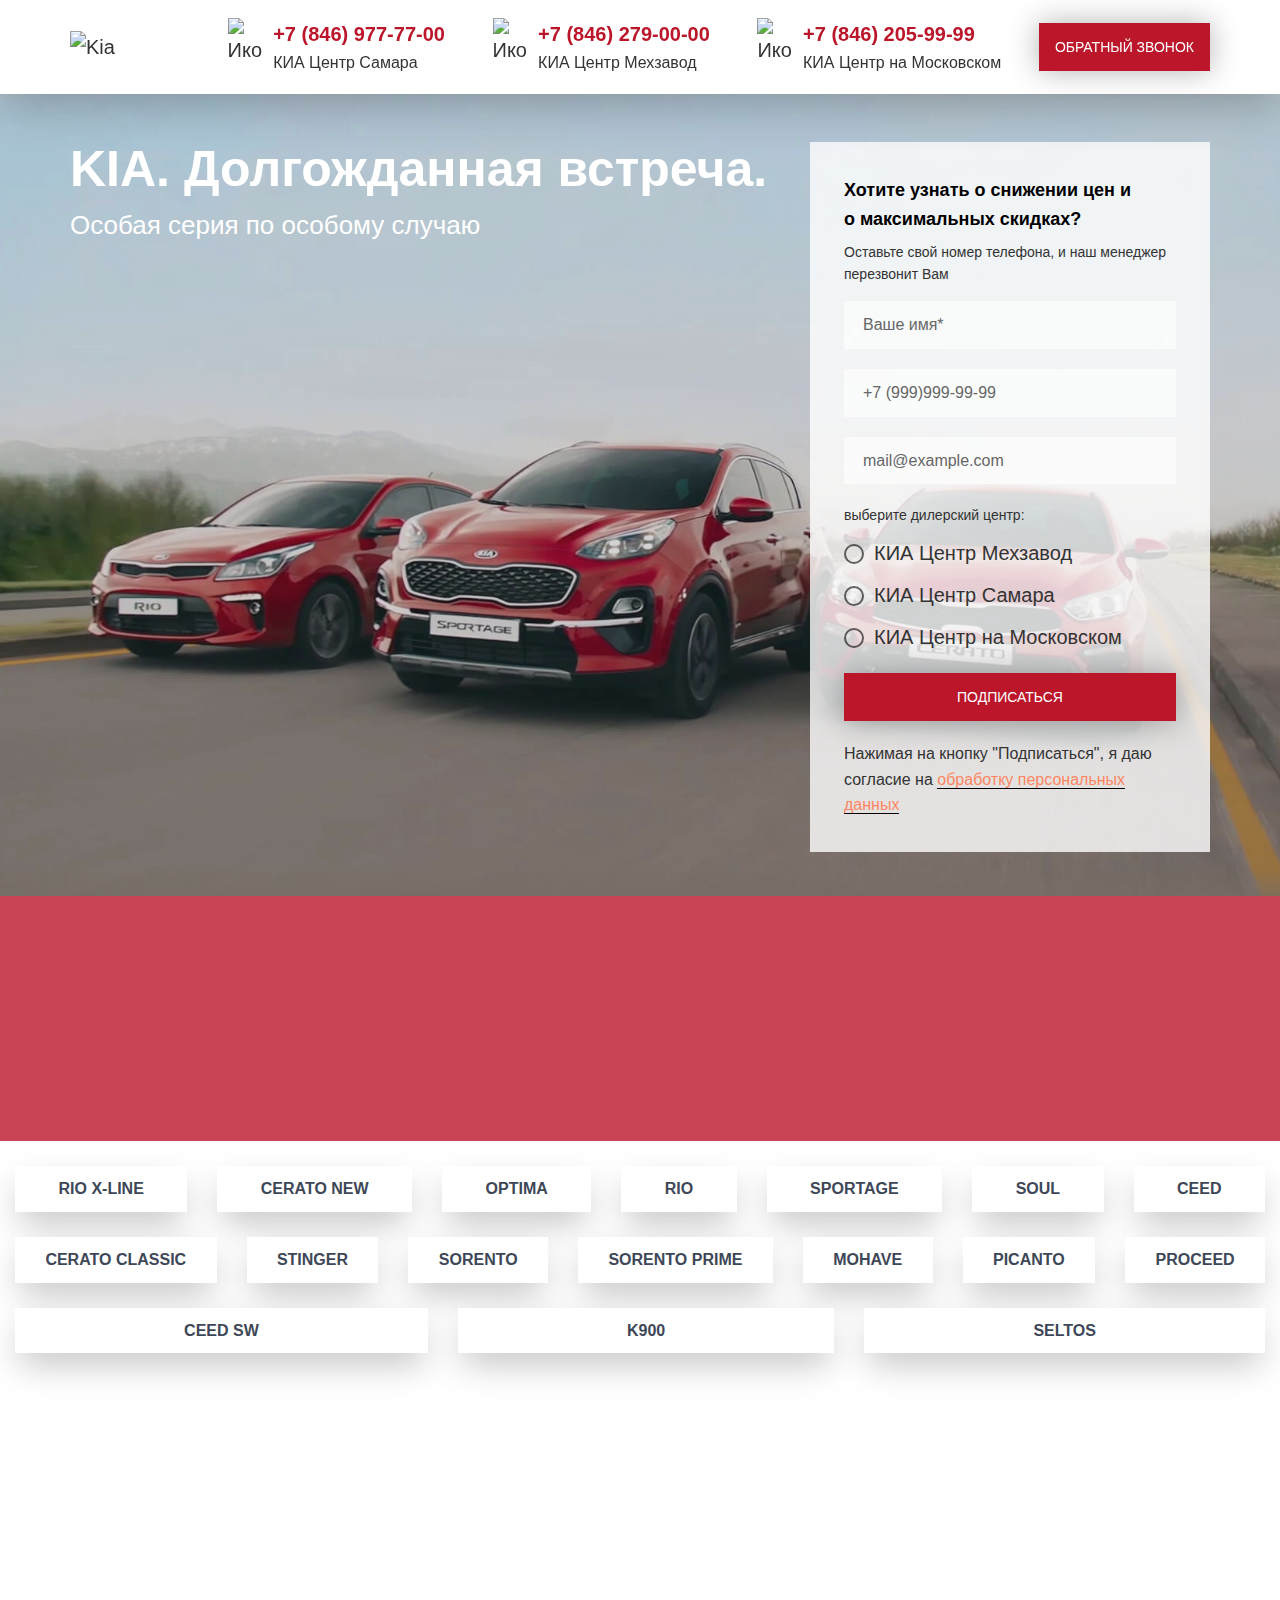
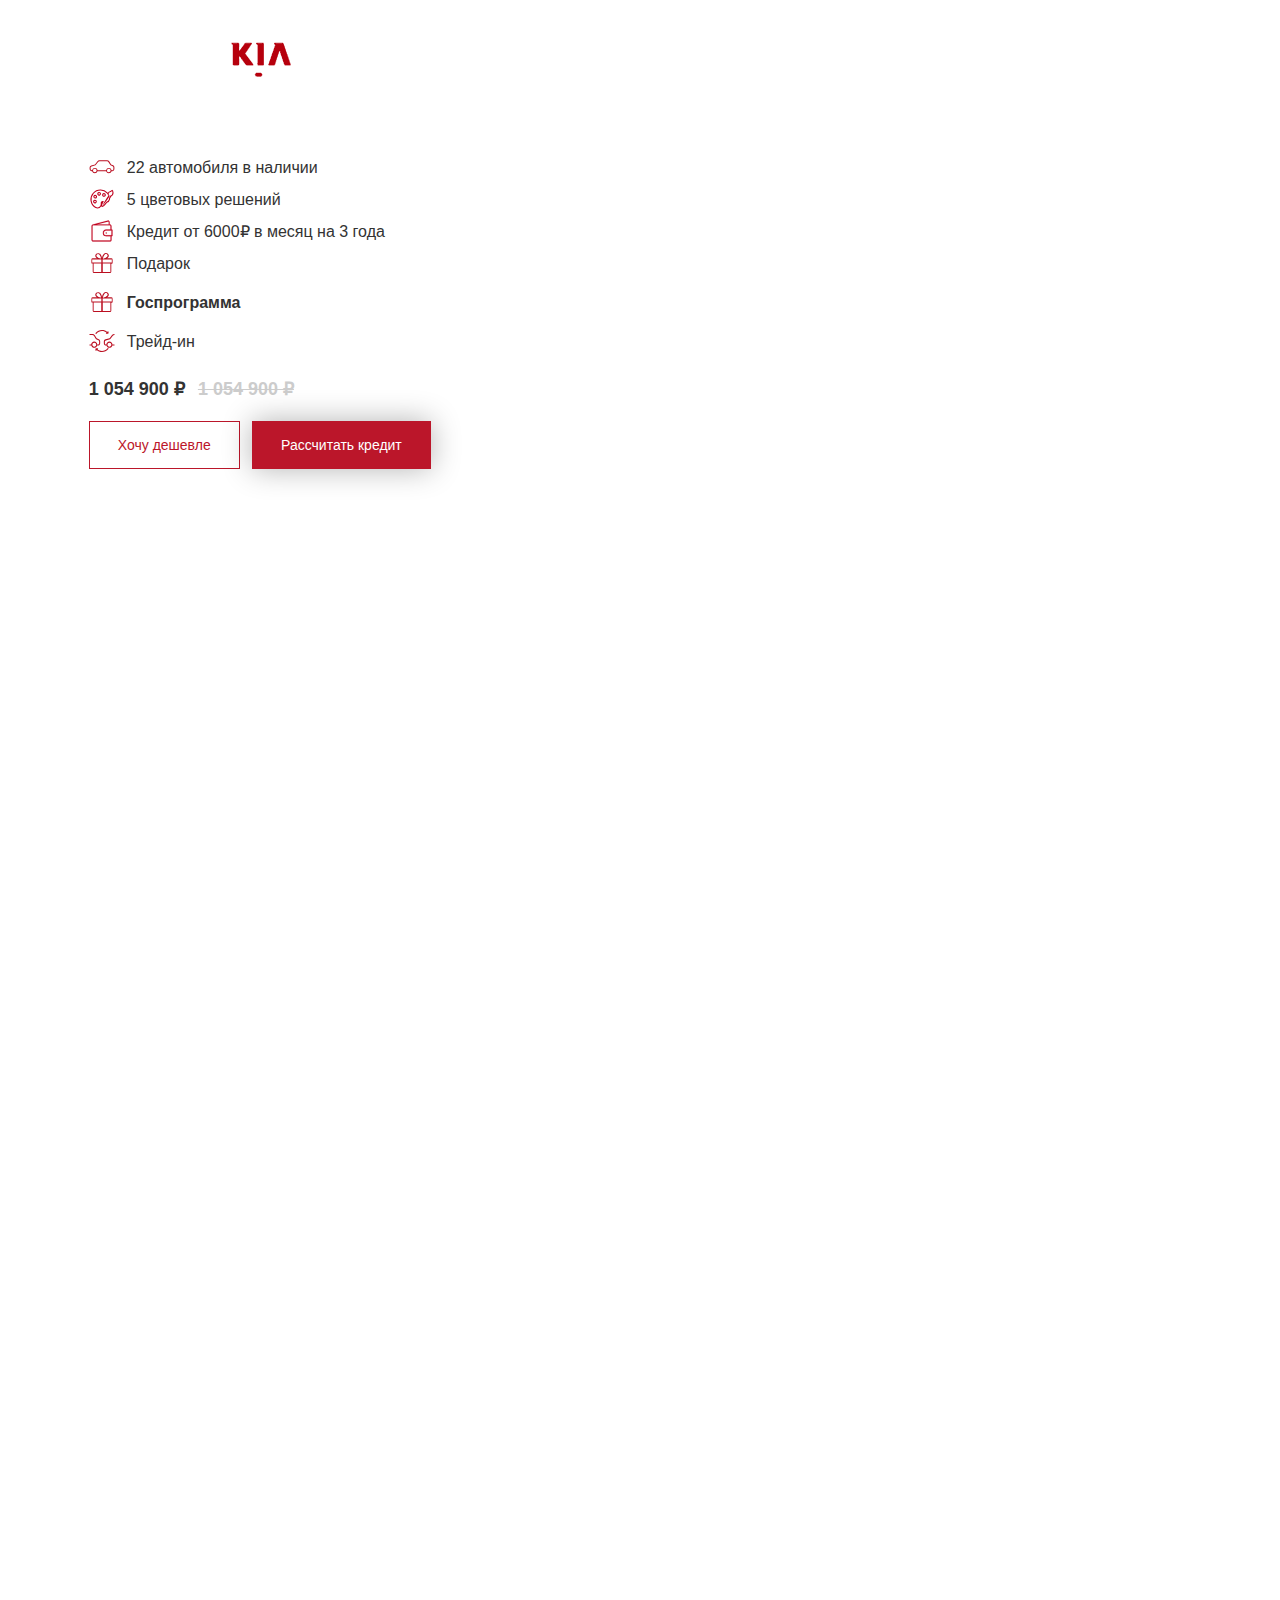
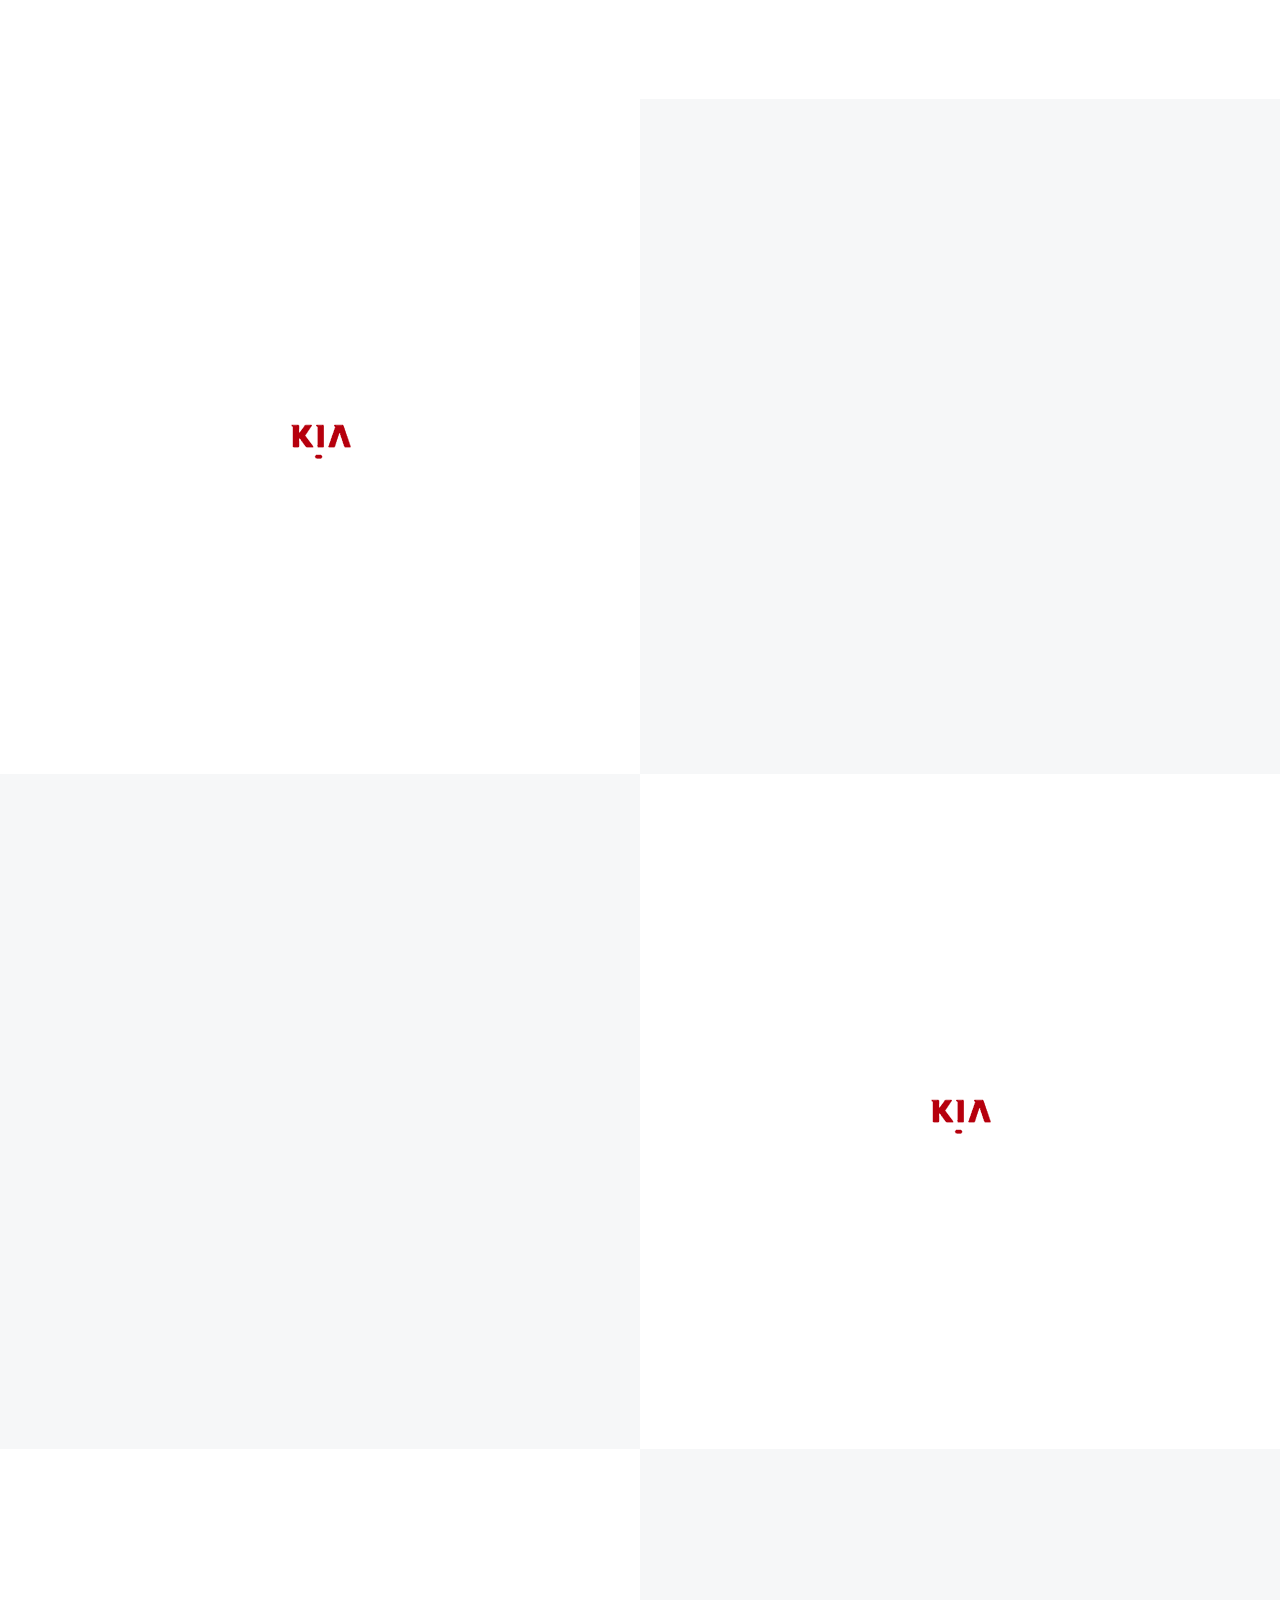
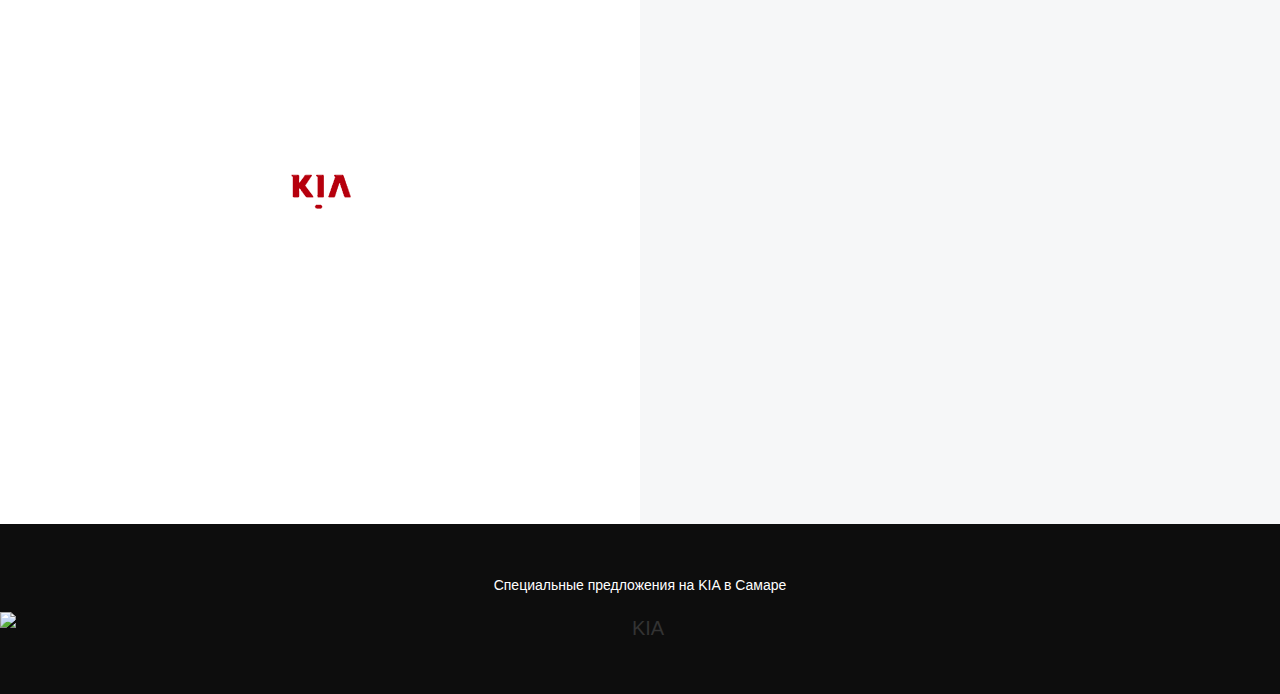
==== commit 8097c504: "замена иконки" ====
--- a/index.html
+++ b/index.html
@@ -285,7 +285,7 @@
 					<span class="video-wrap">
 						<span class="video-title">Как проехать:</span>
 						<a href="https://www.youtube.com/watch?v=caVc5nWcCY0" class="video-popup video-bg" style="background-image: url(https://img.youtube.com/vi/caVc5nWcCY0/hqdefault.jpg);">
-							<span class="play-button"><img src="img/icons/youtube.svg" alt="Play"></span>
+							<span class="play-button"><img src="img/icons/youtube.png" alt="Play"></span>
 						</a>
 					</span>
 					<!-- /.video-wrap -->
--- a/css/main.css
+++ b/css/main.css
@@ -7278,7 +7278,8 @@
 
 .video-bg {
   display: inline-block;
-  width: 300px;
+  max-width: 300px;
+  width: 100%;
   height: 150px;
   background-size: cover;
   background-position: center;
@@ -7632,6 +7633,7 @@
   }
   .maps .dealer-info {
     padding-left: 5%;
+    padding-right: 5%;
   }
   .maps .dealer-info, .maps .dealer-map, .map-here {
     min-height: auto;
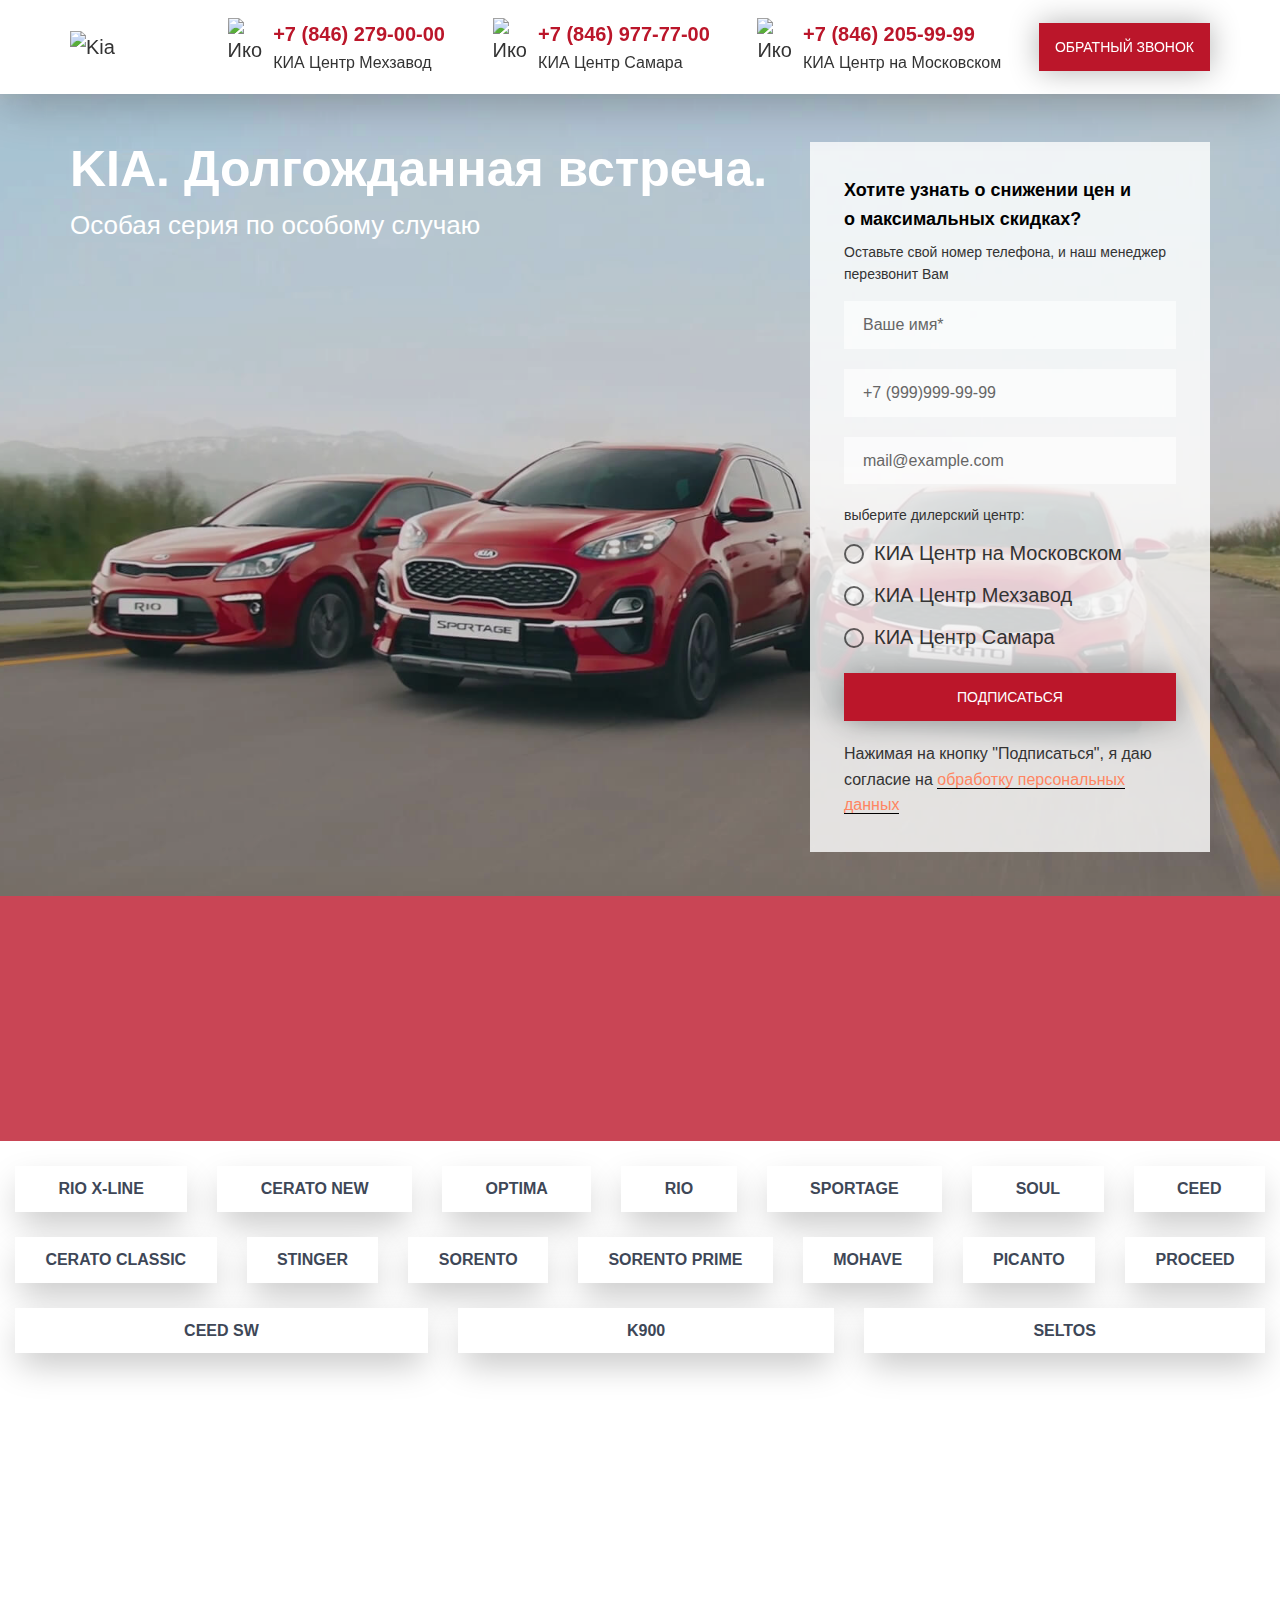
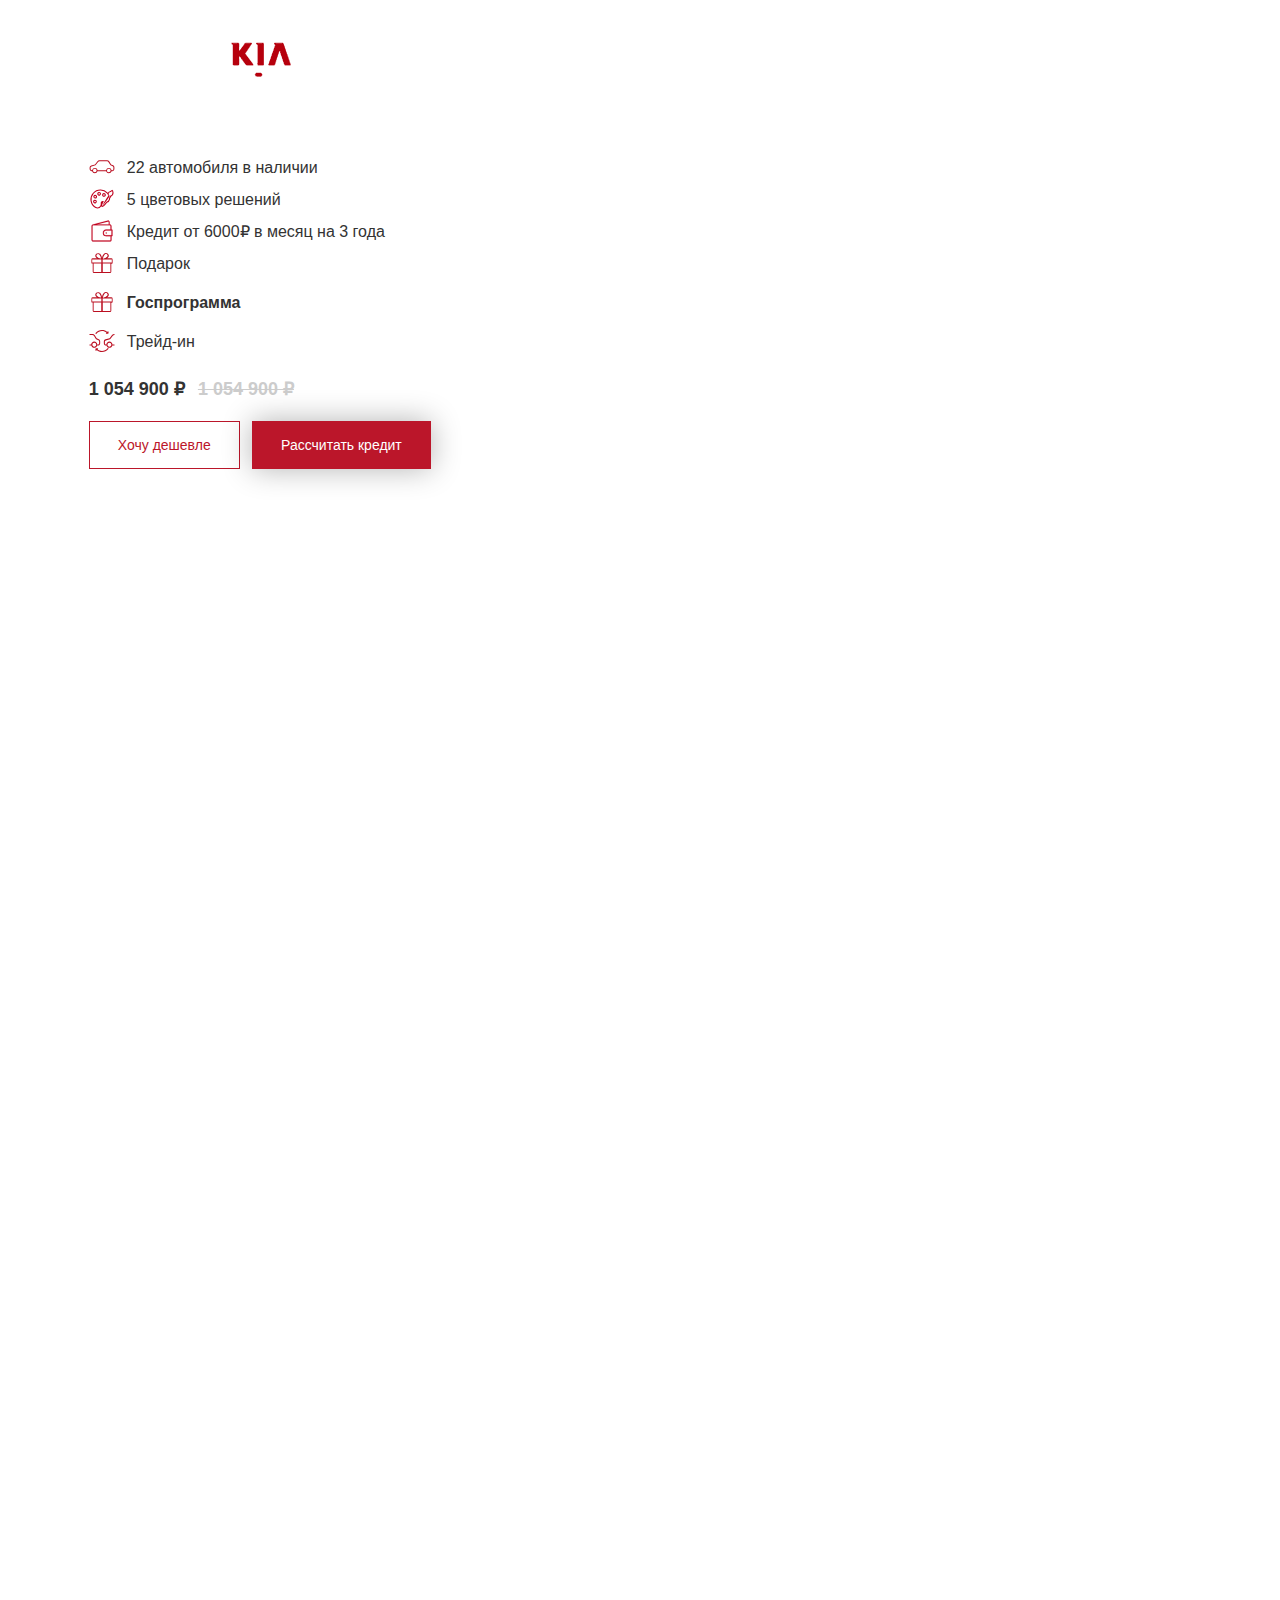
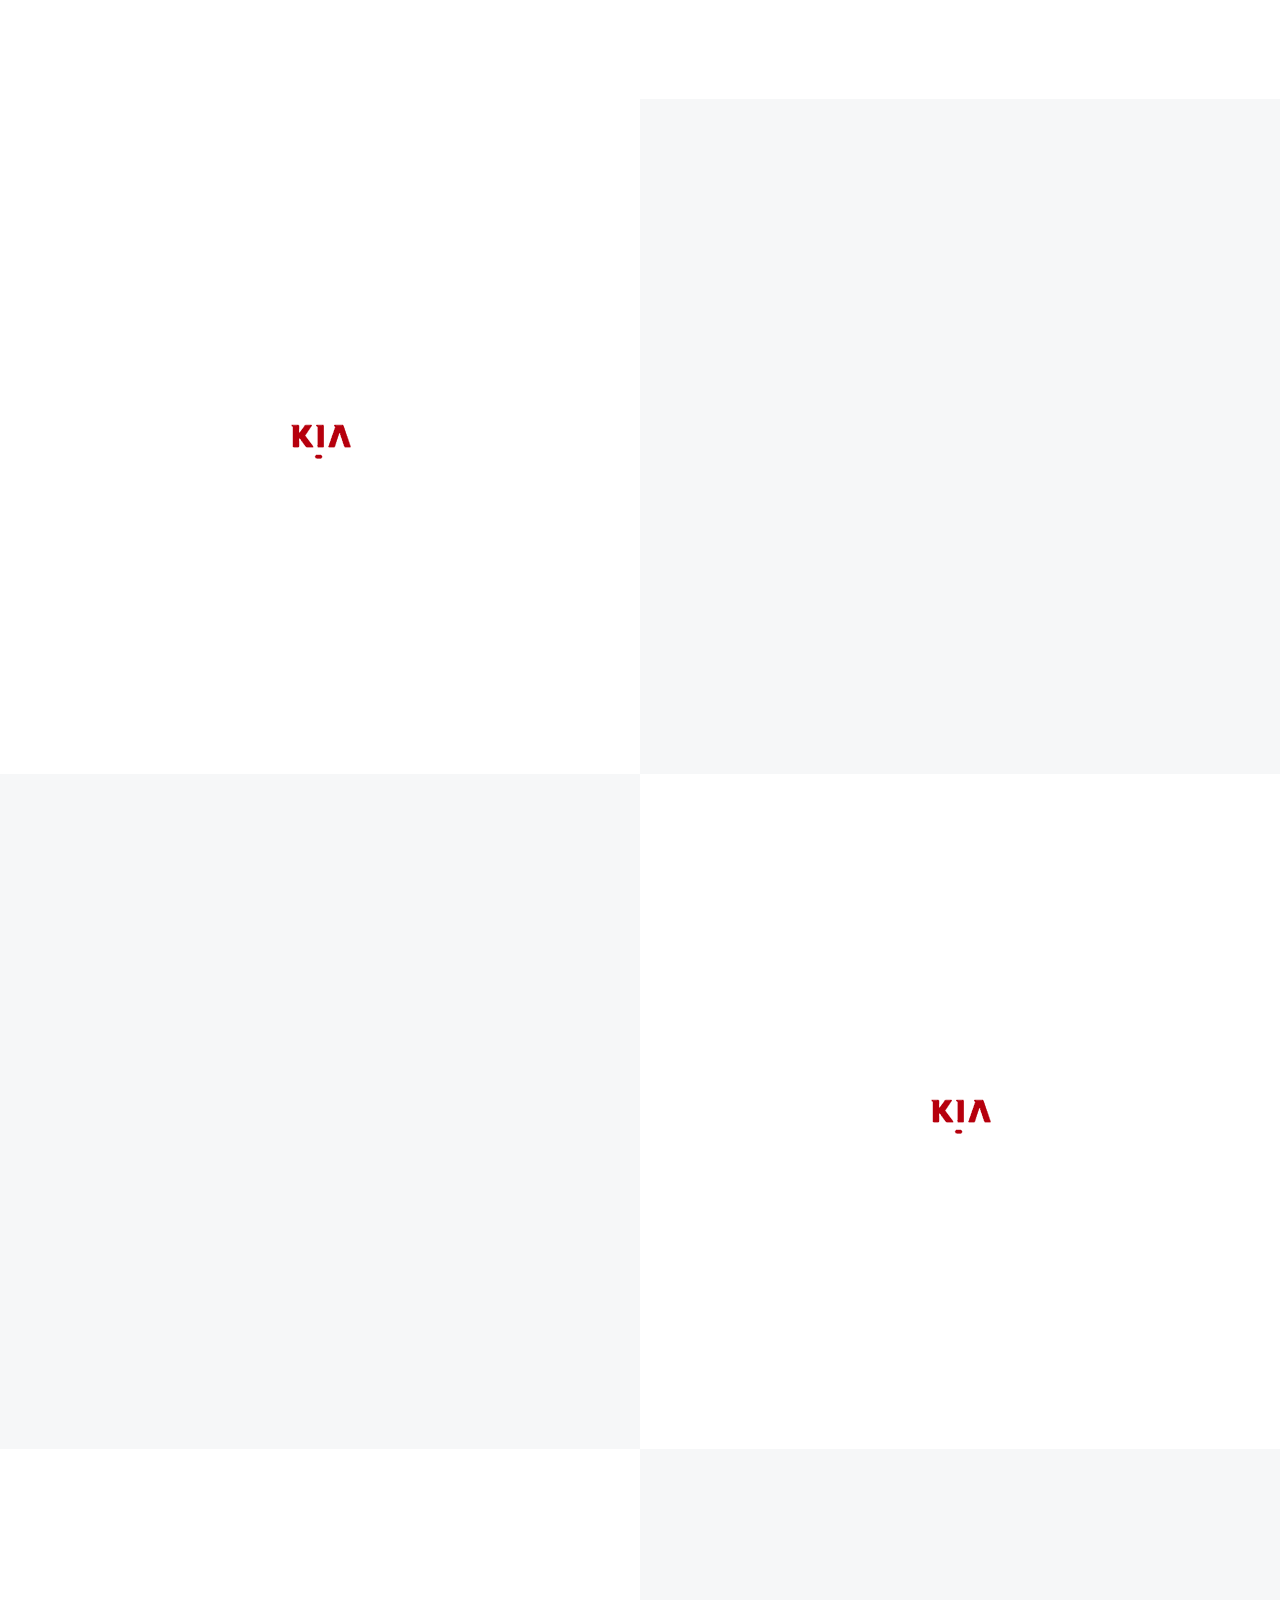
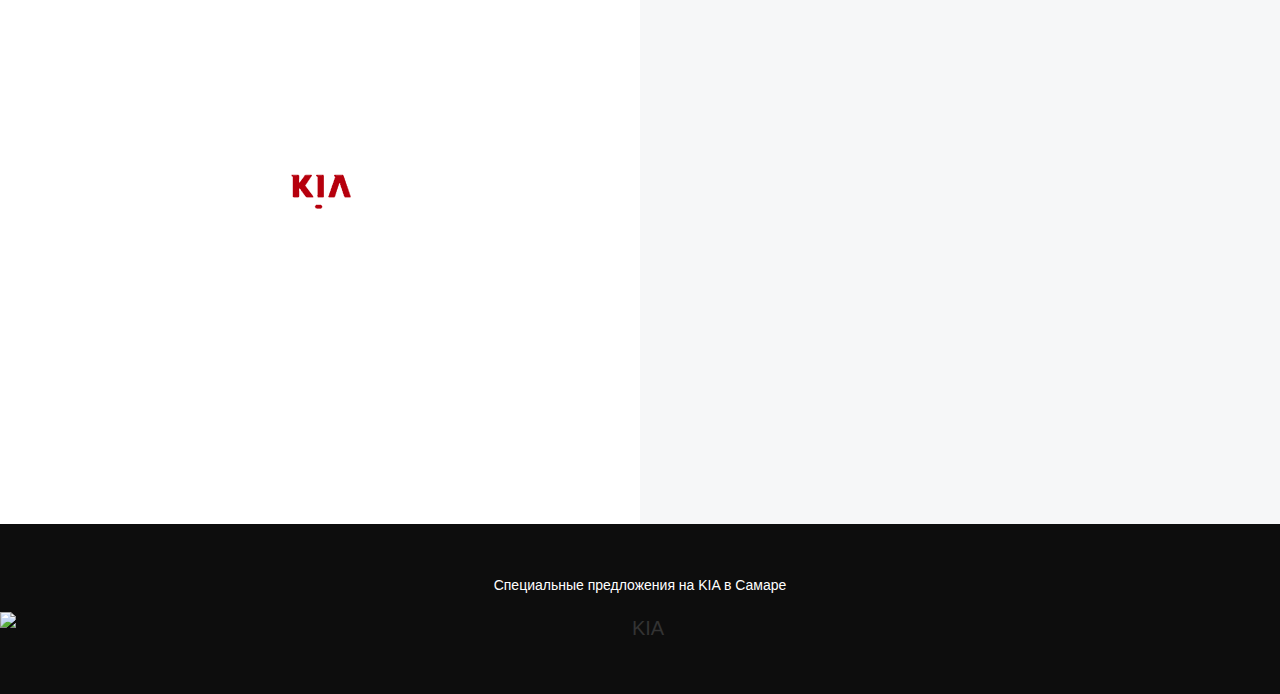
==== commit cf7255eb: "upd maps" ====
--- a/index.html
+++ b/index.html
@@ -285,7 +285,7 @@
 					<span class="video-wrap">
 						<span class="video-title">Как проехать:</span>
 						<a href="https://www.youtube.com/watch?v=caVc5nWcCY0" class="video-popup video-bg" style="background-image: url(https://img.youtube.com/vi/caVc5nWcCY0/hqdefault.jpg);">
-							<span class="play-button"><img src="img/icons/youtube.png" alt="Play"></span>
+							<span class="play-button"><img src="img/icons/youtube.svg" alt="Play"></span>
 						</a>
 					</span>
 					<!-- /.video-wrap -->
--- a/css/main.css
+++ b/css/main.css
@@ -7632,10 +7632,11 @@
     font-size: 20px;
   }
   .maps .dealer-info {
-    padding-left: 5%;
-    padding-right: 5%;
-  }
-  .maps .dealer-info, .maps .dealer-map, .map-here {
+    padding: 20% 5% 10%;
+    height: auto;
+    min-height: initial;
+  }
+  .maps .dealer-map, .map-here {
     min-height: auto;
     height: 400px;
   }
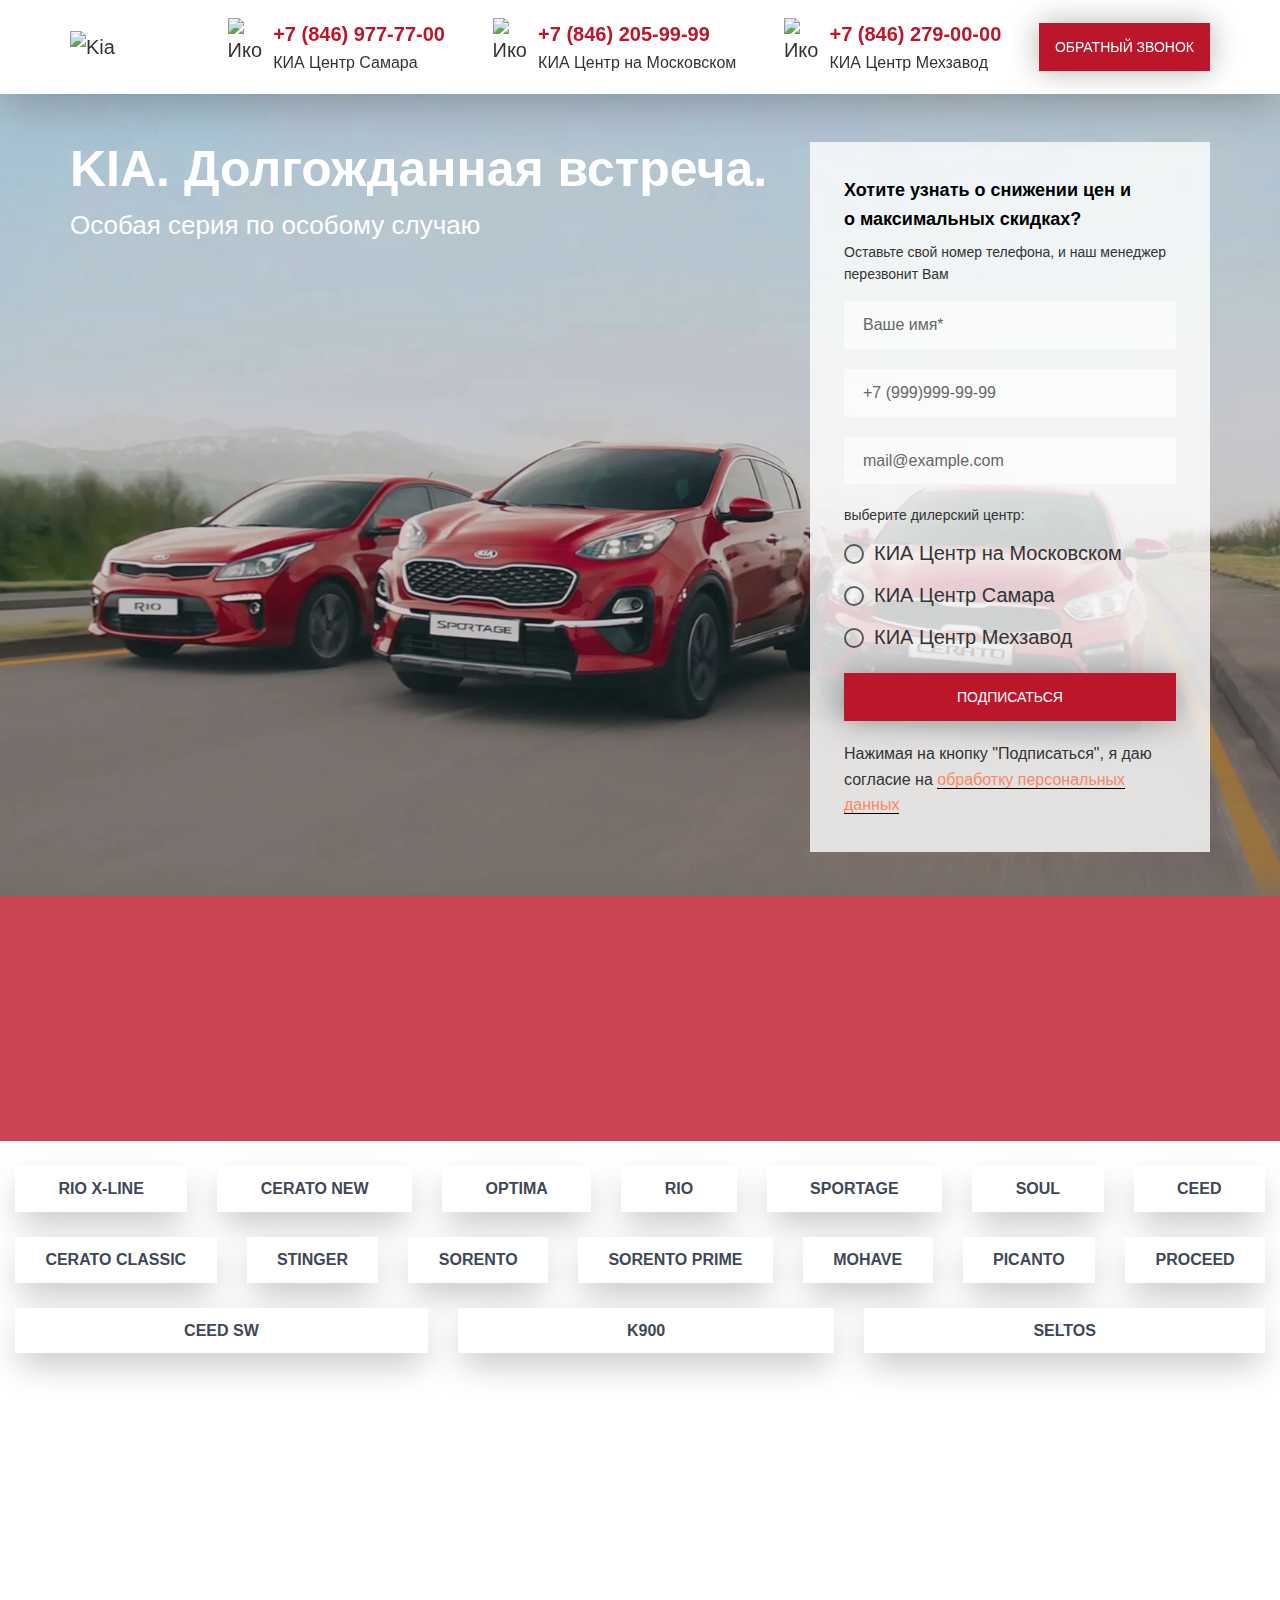
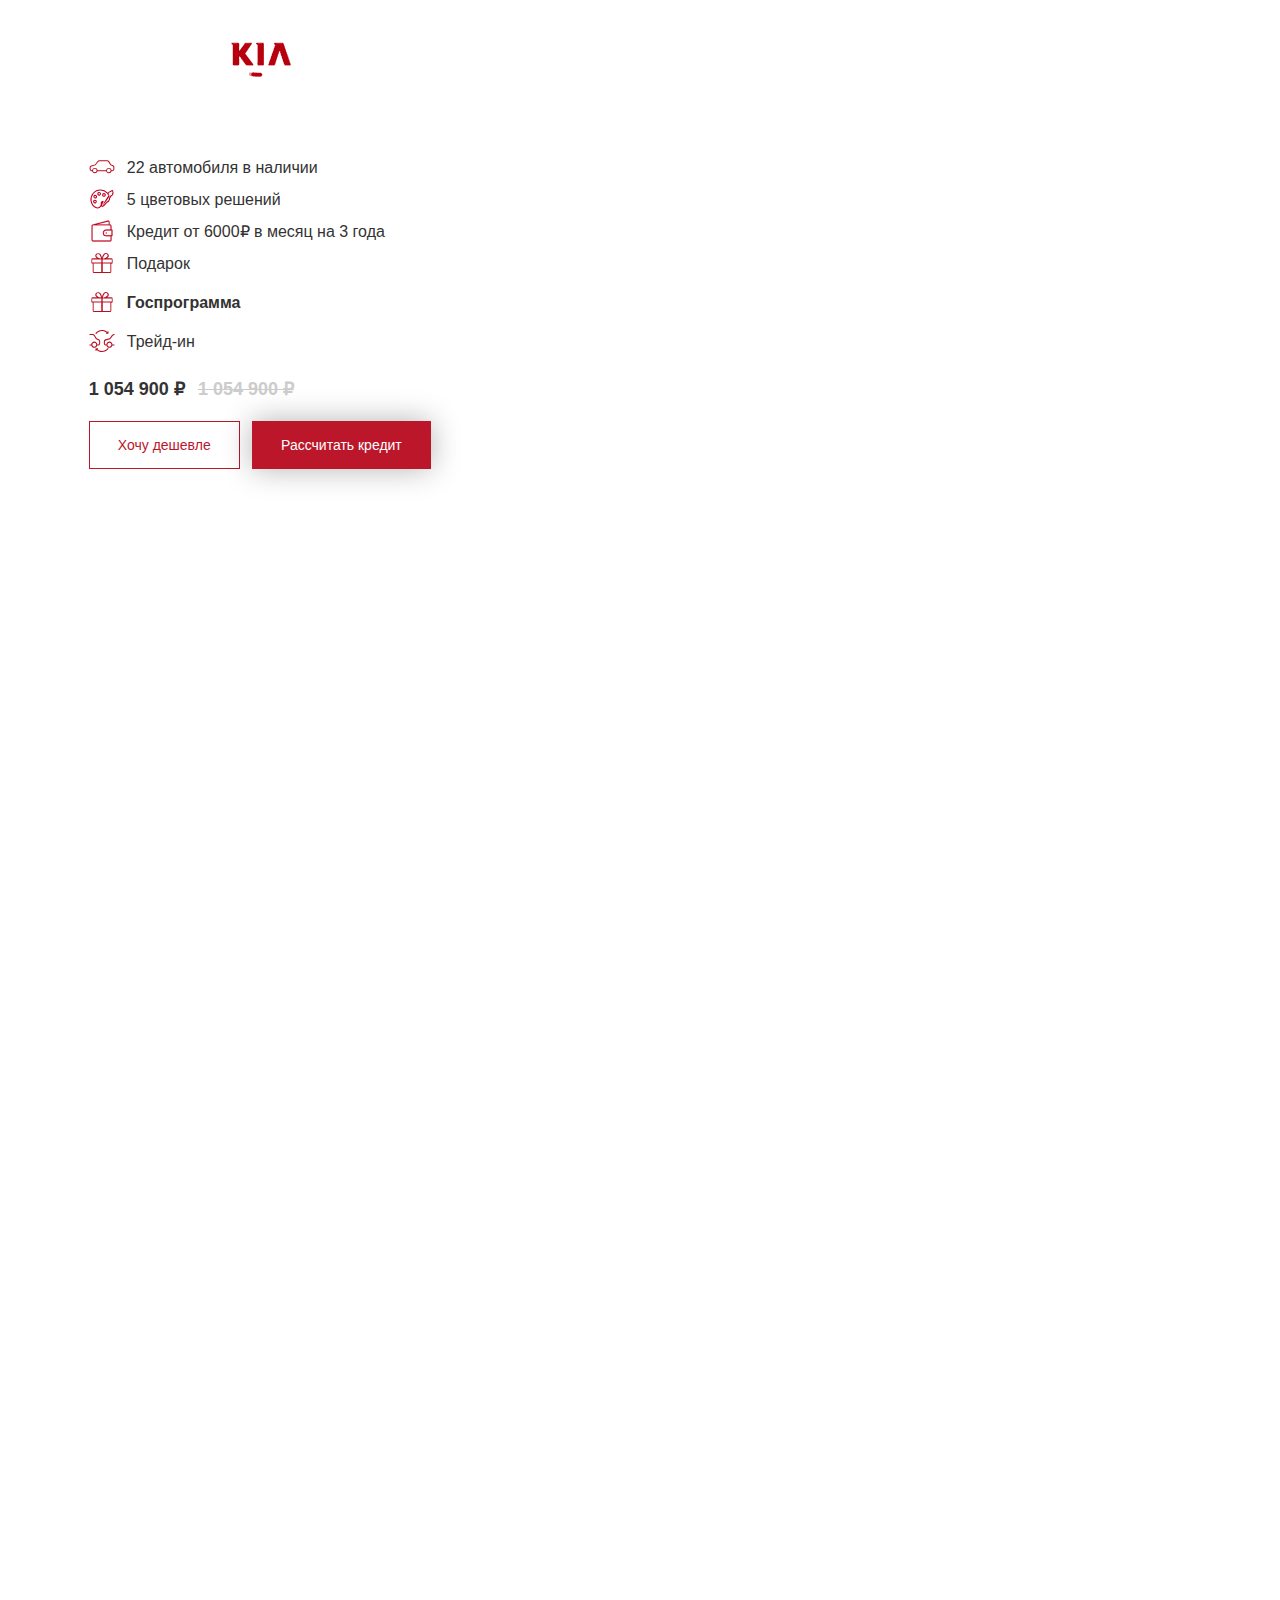
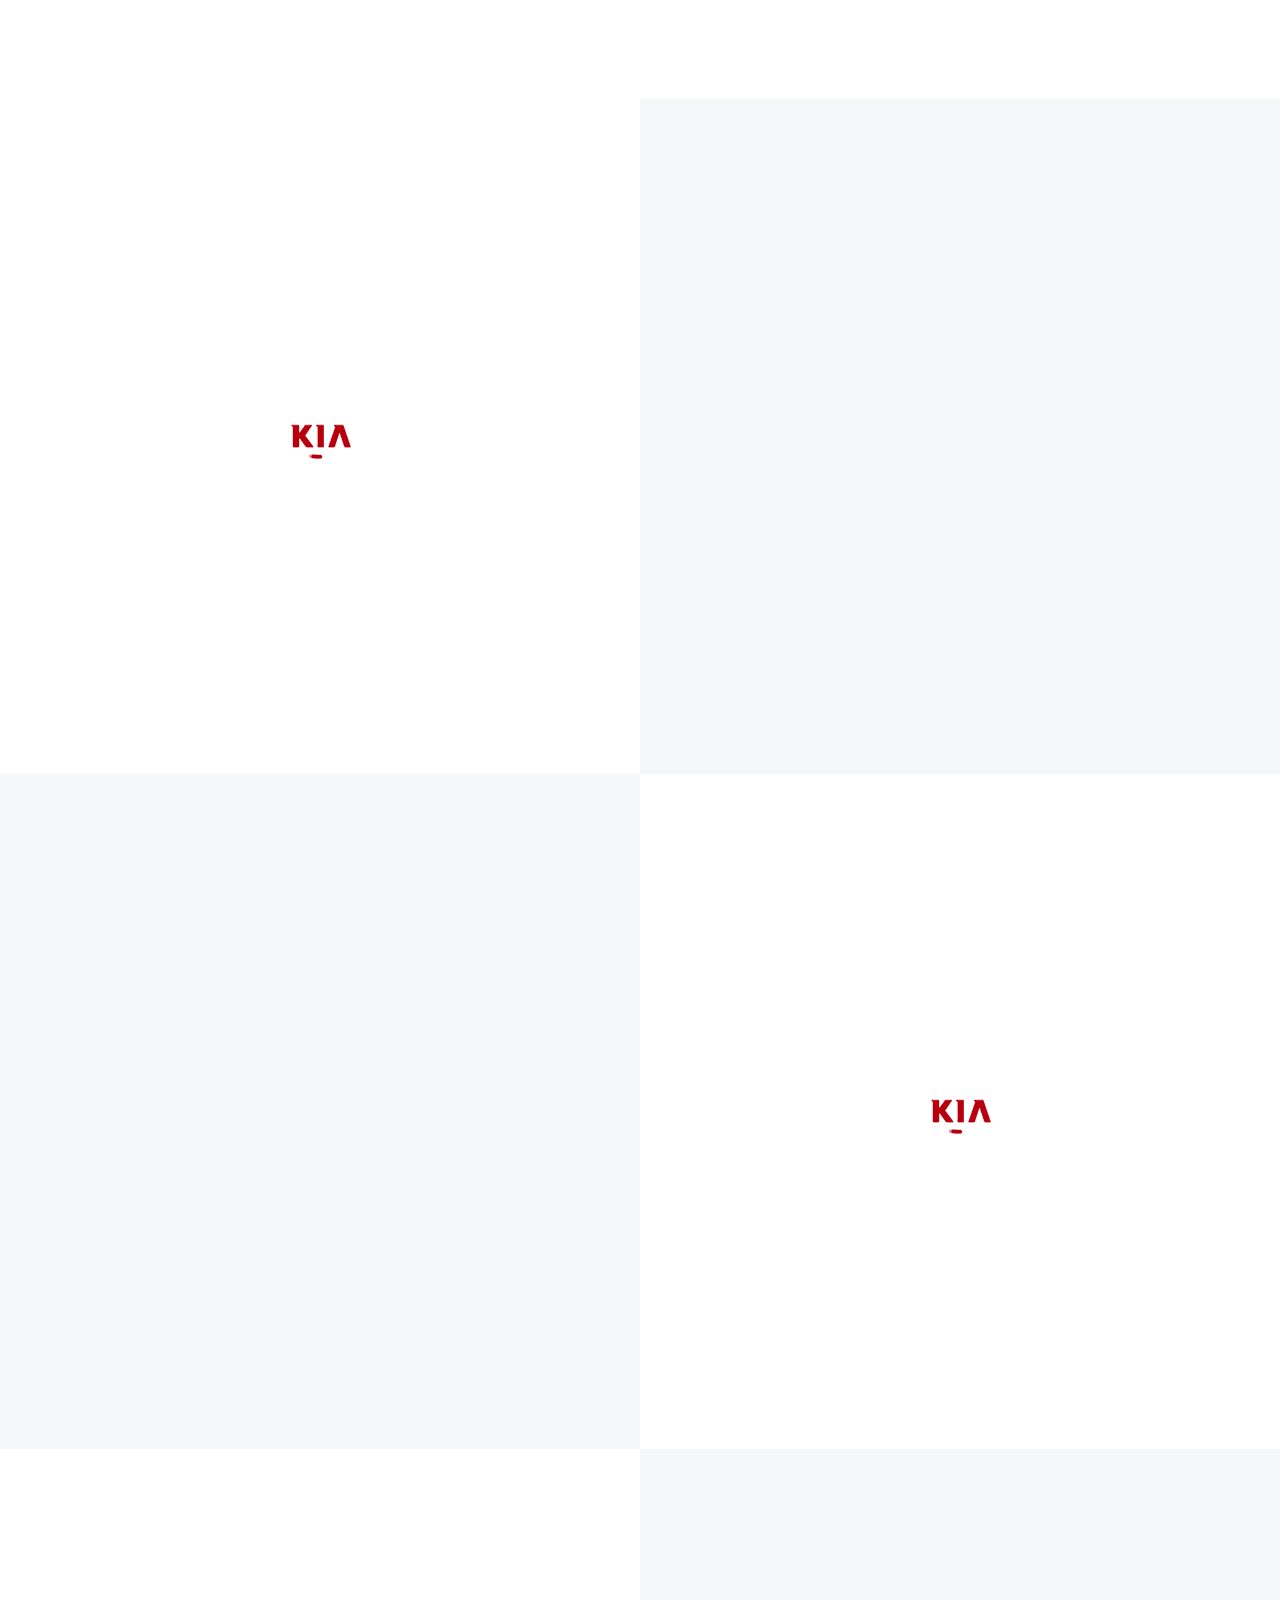
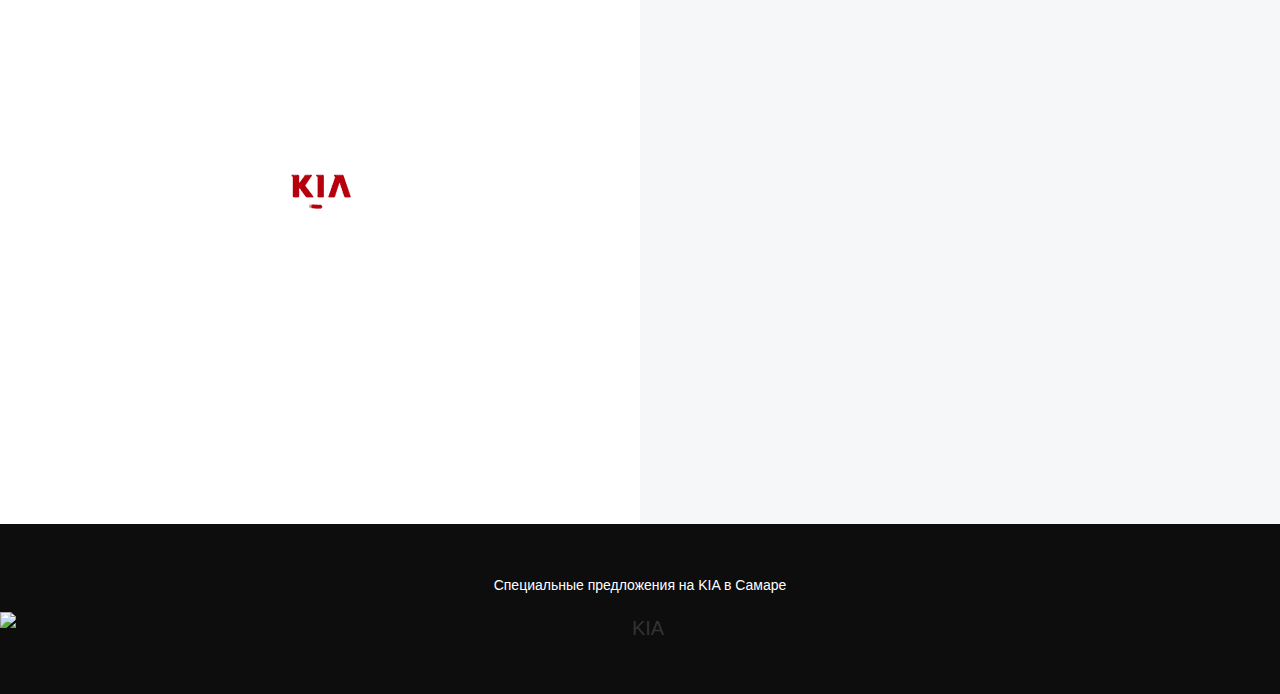
==== commit 991dd08a: "upd name files" ====
--- a/index.html
+++ b/index.html
@@ -23,7 +23,7 @@
 	<link rel="preload" href="fonts/KIA-Medium/KIA-Medium.woff" as="font" type="font/woff" crossorigin>
 	<link rel="preload" href="fonts/KIA-Bold/KIA-Bold.woff" as="font" type="font/woff" crossorigin>
 	<!-- Style -->
-	<link rel="stylesheet" href="css/main.css?202008021906">
+	<link rel="stylesheet" href="css/promo.css?202008021906">
 
 </head>
 
@@ -578,7 +578,7 @@
 
 	<!-- /MODALS -->
 
-	<script src="js/main-scripts.min.js?202008021906"></script>
+	<script src="js/promo.min.js?202008021906"></script>
 
 </body>
 </html>
--- a/css/promo.css
+++ b/css/promo.css
@@ -0,0 +1,7745 @@
+@font-face {
+  font-family: "KIA";
+  font-weight: 300;
+  font-style: normal;
+  font-display: swap;
+  src: url("../fonts/KIA-Light/KIA-Light.eot");
+  src: url("../fonts/KIA-Light/KIA-Light.eot?#iefix") format("embedded-opentype"), url("../fonts/KIA-Light/KIA-Light.woff") format("woff"), url("../fonts/KIA-Light/KIA-Light.ttf") format("truetype");
+}
+
+@font-face {
+  font-family: "KIA";
+  font-weight: 500;
+  font-style: normal;
+  font-display: swap;
+  src: url("../fonts/KIA-Medium/KIA-Medium.eot");
+  src: url("../fonts/KIA-Medium/KIA-Medium.eot?#iefix") format("embedded-opentype"), url("../fonts/KIA-Medium/KIA-Medium.woff") format("woff"), url("../fonts/KIA-Medium/KIA-Medium.ttf") format("truetype");
+}
+
+@font-face {
+  font-family: "KIA";
+  font-weight: bold;
+  font-style: normal;
+  font-display: swap;
+  src: url("../fonts/KIA-Bold/KIA-Bold.eot");
+  src: url("../fonts/KIA-Bold/KIA-Bold.eot?#iefix") format("embedded-opentype"), url("../fonts/KIA-Bold/KIA-Bold.woff") format("woff"), url("../fonts/KIA-Bold/KIA-Bold.ttf") format("truetype");
+}
+
+/*!
+ * Bootstrap Reboot v4.0.0 (https://getbootstrap.com)
+ * Copyright 2011-2018 The Bootstrap Authors
+ * Copyright 2011-2018 Twitter, Inc.
+ * Licensed under MIT (https://github.com/twbs/bootstrap/blob/master/LICENSE)
+ * Forked from Normalize.css, licensed MIT (https://github.com/necolas/normalize.css/blob/master/LICENSE.md)
+ */
+*,
+*::before,
+*::after {
+  -webkit-box-sizing: border-box;
+          box-sizing: border-box;
+}
+
+html {
+  font-family: sans-serif;
+  line-height: 1.15;
+  -webkit-text-size-adjust: 100%;
+  -ms-text-size-adjust: 100%;
+  -ms-overflow-style: scrollbar;
+  -webkit-tap-highlight-color: rgba(0, 0, 0, 0);
+}
+
+@-ms-viewport {
+  width: device-width;
+}
+
+article, aside, dialog, figcaption, figure, footer, header, hgroup, main, nav, section {
+  display: block;
+}
+
+body {
+  margin: 0;
+  font-family: -apple-system, BlinkMacSystemFont, "Segoe UI", Roboto, "Helvetica Neue", Arial, sans-serif, "Apple Color Emoji", "Segoe UI Emoji", "Segoe UI Symbol";
+  font-size: 1rem;
+  font-weight: 400;
+  line-height: 1.5;
+  color: #212529;
+  text-align: left;
+  background-color: #ffffff;
+}
+
+[tabindex="-1"]:focus {
+  outline: 0 !important;
+}
+
+hr {
+  -webkit-box-sizing: content-box;
+          box-sizing: content-box;
+  height: 0;
+  overflow: visible;
+}
+
+h1, h2, h3, h4, h5, h6 {
+  margin-top: 0;
+  margin-bottom: 0.5rem;
+}
+
+p {
+  margin-top: 0;
+  margin-bottom: 1rem;
+}
+
+abbr[title],
+abbr[data-original-title] {
+  text-decoration: underline;
+  -webkit-text-decoration: underline dotted;
+          text-decoration: underline dotted;
+  cursor: help;
+  border-bottom: 0;
+}
+
+address {
+  margin-bottom: 1rem;
+  font-style: normal;
+  line-height: inherit;
+}
+
+ol,
+ul,
+dl {
+  margin-top: 0;
+  margin-bottom: 1rem;
+}
+
+ol ol,
+ul ul,
+ol ul,
+ul ol {
+  margin-bottom: 0;
+}
+
+dt {
+  font-weight: 700;
+}
+
+dd {
+  margin-bottom: .5rem;
+  margin-left: 0;
+}
+
+blockquote {
+  margin: 0 0 1rem;
+}
+
+dfn {
+  font-style: italic;
+}
+
+b,
+strong {
+  font-weight: bolder;
+}
+
+small {
+  font-size: 80%;
+}
+
+sub,
+sup {
+  position: relative;
+  font-size: 75%;
+  line-height: 0;
+  vertical-align: baseline;
+}
+
+sub {
+  bottom: -.25em;
+}
+
+sup {
+  top: -.5em;
+}
+
+a {
+  color: #007bff;
+  text-decoration: none;
+  background-color: transparent;
+  -webkit-text-decoration-skip: objects;
+}
+
+a:hover {
+  color: #0056b3;
+  text-decoration: underline;
+}
+
+a:not([href]):not([tabindex]) {
+  color: inherit;
+  text-decoration: none;
+}
+
+a:not([href]):not([tabindex]):hover, a:not([href]):not([tabindex]):focus {
+  color: inherit;
+  text-decoration: none;
+}
+
+a:not([href]):not([tabindex]):focus {
+  outline: 0;
+}
+
+pre,
+code,
+kbd,
+samp {
+  font-family: monospace, monospace;
+  font-size: 1em;
+}
+
+pre {
+  margin-top: 0;
+  margin-bottom: 1rem;
+  overflow: auto;
+  -ms-overflow-style: scrollbar;
+}
+
+figure {
+  margin: 0 0 1rem;
+}
+
+img {
+  vertical-align: middle;
+  border-style: none;
+}
+
+svg:not(:root) {
+  overflow: hidden;
+}
+
+table {
+  border-collapse: collapse;
+}
+
+caption {
+  padding-top: 0.75rem;
+  padding-bottom: 0.75rem;
+  color: #6c757d;
+  text-align: left;
+  caption-side: bottom;
+}
+
+th {
+  text-align: inherit;
+}
+
+label {
+  display: inline-block;
+  margin-bottom: .5rem;
+}
+
+button {
+  border-radius: 0;
+}
+
+button:focus {
+  outline: 1px dotted;
+  outline: 5px auto -webkit-focus-ring-color;
+}
+
+input,
+button,
+select,
+optgroup,
+textarea {
+  margin: 0;
+  font-family: inherit;
+  font-size: inherit;
+  line-height: inherit;
+}
+
+button,
+input {
+  overflow: visible;
+}
+
+button,
+select {
+  text-transform: none;
+}
+
+button,
+html [type="button"],
+[type="reset"],
+[type="submit"] {
+  -webkit-appearance: button;
+}
+
+button::-moz-focus-inner,
+[type="button"]::-moz-focus-inner,
+[type="reset"]::-moz-focus-inner,
+[type="submit"]::-moz-focus-inner {
+  padding: 0;
+  border-style: none;
+}
+
+input[type="radio"],
+input[type="checkbox"] {
+  -webkit-box-sizing: border-box;
+          box-sizing: border-box;
+  padding: 0;
+}
+
+input[type="date"],
+input[type="time"],
+input[type="datetime-local"],
+input[type="month"] {
+  -webkit-appearance: listbox;
+}
+
+textarea {
+  overflow: auto;
+  resize: vertical;
+}
+
+fieldset {
+  min-width: 0;
+  padding: 0;
+  margin: 0;
+  border: 0;
+}
+
+legend {
+  display: block;
+  width: 100%;
+  max-width: 100%;
+  padding: 0;
+  margin-bottom: .5rem;
+  font-size: 1.5rem;
+  line-height: inherit;
+  color: inherit;
+  white-space: normal;
+}
+
+progress {
+  vertical-align: baseline;
+}
+
+[type="number"]::-webkit-inner-spin-button,
+[type="number"]::-webkit-outer-spin-button {
+  height: auto;
+}
+
+[type="search"] {
+  outline-offset: -2px;
+  -webkit-appearance: none;
+}
+
+[type="search"]::-webkit-search-cancel-button,
+[type="search"]::-webkit-search-decoration {
+  -webkit-appearance: none;
+}
+
+::-webkit-file-upload-button {
+  font: inherit;
+  -webkit-appearance: button;
+}
+
+output {
+  display: inline-block;
+}
+
+summary {
+  display: list-item;
+  cursor: pointer;
+}
+
+template {
+  display: none;
+}
+
+[hidden] {
+  display: none !important;
+}
+
+/*!
+ * Bootstrap Grid v4.0.0 (https://getbootstrap.com)
+ * Copyright 2011-2018 The Bootstrap Authors
+ * Copyright 2011-2018 Twitter, Inc.
+ * Licensed under MIT (https://github.com/twbs/bootstrap/blob/master/LICENSE)
+ */
+@-ms-viewport {
+  width: device-width;
+}
+
+html {
+  -webkit-box-sizing: border-box;
+          box-sizing: border-box;
+  -ms-overflow-style: scrollbar;
+}
+
+*,
+*::before,
+*::after {
+  -webkit-box-sizing: inherit;
+          box-sizing: inherit;
+}
+
+.container {
+  width: 100%;
+  padding-right: 15px;
+  padding-left: 15px;
+  margin-right: auto;
+  margin-left: auto;
+}
+
+@media (min-width: 576px) {
+  .container {
+    max-width: 540px;
+  }
+}
+
+@media (min-width: 768px) {
+  .container {
+    max-width: 720px;
+  }
+}
+
+@media (min-width: 992px) {
+  .container {
+    max-width: 960px;
+  }
+}
+
+@media (min-width: 1200px) {
+  .container {
+    max-width: 1170px;
+  }
+}
+
+.container-fluid {
+  width: 100%;
+  padding-right: 15px;
+  padding-left: 15px;
+  margin-right: auto;
+  margin-left: auto;
+}
+
+.row {
+  display: -webkit-box;
+  display: -ms-flexbox;
+  display: flex;
+  -ms-flex-wrap: wrap;
+      flex-wrap: wrap;
+  margin-right: -15px;
+  margin-left: -15px;
+}
+
+.no-gutters {
+  margin-right: 0;
+  margin-left: 0;
+}
+
+.no-gutters > .col,
+.no-gutters > [class*="col-"] {
+  padding-right: 0;
+  padding-left: 0;
+}
+
+.col-1, .col-2, .col-3, .col-4, .col-5, .col-6, .col-7, .col-8, .col-9, .col-10, .col-11, .col-12, .col,
+.col-auto, .col-sm-1, .col-sm-2, .col-sm-3, .col-sm-4, .col-sm-5, .col-sm-6, .col-sm-7, .col-sm-8, .col-sm-9, .col-sm-10, .col-sm-11, .col-sm-12, .col-sm,
+.col-sm-auto, .col-md-1, .col-md-2, .col-md-3, .col-md-4, .col-md-5, .col-md-6, .col-md-7, .col-md-8, .col-md-9, .col-md-10, .col-md-11, .col-md-12, .col-md,
+.col-md-auto, .col-lg-1, .col-lg-2, .col-lg-3, .col-lg-4, .col-lg-5, .col-lg-6, .col-lg-7, .col-lg-8, .col-lg-9, .col-lg-10, .col-lg-11, .col-lg-12, .col-lg,
+.col-lg-auto, .col-xl-1, .col-xl-2, .col-xl-3, .col-xl-4, .col-xl-5, .col-xl-6, .col-xl-7, .col-xl-8, .col-xl-9, .col-xl-10, .col-xl-11, .col-xl-12, .col-xl,
+.col-xl-auto {
+  position: relative;
+  width: 100%;
+  min-height: 1px;
+  padding-right: 15px;
+  padding-left: 15px;
+}
+
+.col {
+  -ms-flex-preferred-size: 0;
+      flex-basis: 0;
+  -webkit-box-flex: 1;
+      -ms-flex-positive: 1;
+          flex-grow: 1;
+  max-width: 100%;
+}
+
+.col-auto {
+  -webkit-box-flex: 0;
+      -ms-flex: 0 0 auto;
+          flex: 0 0 auto;
+  width: auto;
+  max-width: none;
+}
+
+.col-1 {
+  -webkit-box-flex: 0;
+      -ms-flex: 0 0 8.33333%;
+          flex: 0 0 8.33333%;
+  max-width: 8.33333%;
+}
+
+.col-2 {
+  -webkit-box-flex: 0;
+      -ms-flex: 0 0 16.66667%;
+          flex: 0 0 16.66667%;
+  max-width: 16.66667%;
+}
+
+.col-3 {
+  -webkit-box-flex: 0;
+      -ms-flex: 0 0 25%;
+          flex: 0 0 25%;
+  max-width: 25%;
+}
+
+.col-4 {
+  -webkit-box-flex: 0;
+      -ms-flex: 0 0 33.33333%;
+          flex: 0 0 33.33333%;
+  max-width: 33.33333%;
+}
+
+.col-5 {
+  -webkit-box-flex: 0;
+      -ms-flex: 0 0 41.66667%;
+          flex: 0 0 41.66667%;
+  max-width: 41.66667%;
+}
+
+.col-6 {
+  -webkit-box-flex: 0;
+      -ms-flex: 0 0 50%;
+          flex: 0 0 50%;
+  max-width: 50%;
+}
+
+.col-7 {
+  -webkit-box-flex: 0;
+      -ms-flex: 0 0 58.33333%;
+          flex: 0 0 58.33333%;
+  max-width: 58.33333%;
+}
+
+.col-8 {
+  -webkit-box-flex: 0;
+      -ms-flex: 0 0 66.66667%;
+          flex: 0 0 66.66667%;
+  max-width: 66.66667%;
+}
+
+.col-9 {
+  -webkit-box-flex: 0;
+      -ms-flex: 0 0 75%;
+          flex: 0 0 75%;
+  max-width: 75%;
+}
+
+.col-10 {
+  -webkit-box-flex: 0;
+      -ms-flex: 0 0 83.33333%;
+          flex: 0 0 83.33333%;
+  max-width: 83.33333%;
+}
+
+.col-11 {
+  -webkit-box-flex: 0;
+      -ms-flex: 0 0 91.66667%;
+          flex: 0 0 91.66667%;
+  max-width: 91.66667%;
+}
+
+.col-12 {
+  -webkit-box-flex: 0;
+      -ms-flex: 0 0 100%;
+          flex: 0 0 100%;
+  max-width: 100%;
+}
+
+.order-first {
+  -webkit-box-ordinal-group: 0;
+      -ms-flex-order: -1;
+          order: -1;
+}
+
+.order-last {
+  -webkit-box-ordinal-group: 14;
+      -ms-flex-order: 13;
+          order: 13;
+}
+
+.order-0 {
+  -webkit-box-ordinal-group: 1;
+      -ms-flex-order: 0;
+          order: 0;
+}
+
+.order-1 {
+  -webkit-box-ordinal-group: 2;
+      -ms-flex-order: 1;
+          order: 1;
+}
+
+.order-2 {
+  -webkit-box-ordinal-group: 3;
+      -ms-flex-order: 2;
+          order: 2;
+}
+
+.order-3 {
+  -webkit-box-ordinal-group: 4;
+      -ms-flex-order: 3;
+          order: 3;
+}
+
+.order-4 {
+  -webkit-box-ordinal-group: 5;
+      -ms-flex-order: 4;
+          order: 4;
+}
+
+.order-5 {
+  -webkit-box-ordinal-group: 6;
+      -ms-flex-order: 5;
+          order: 5;
+}
+
+.order-6 {
+  -webkit-box-ordinal-group: 7;
+      -ms-flex-order: 6;
+          order: 6;
+}
+
+.order-7 {
+  -webkit-box-ordinal-group: 8;
+      -ms-flex-order: 7;
+          order: 7;
+}
+
+.order-8 {
+  -webkit-box-ordinal-group: 9;
+      -ms-flex-order: 8;
+          order: 8;
+}
+
+.order-9 {
+  -webkit-box-ordinal-group: 10;
+      -ms-flex-order: 9;
+          order: 9;
+}
+
+.order-10 {
+  -webkit-box-ordinal-group: 11;
+      -ms-flex-order: 10;
+          order: 10;
+}
+
+.order-11 {
+  -webkit-box-ordinal-group: 12;
+      -ms-flex-order: 11;
+          order: 11;
+}
+
+.order-12 {
+  -webkit-box-ordinal-group: 13;
+      -ms-flex-order: 12;
+          order: 12;
+}
+
+.offset-1 {
+  margin-left: 8.33333%;
+}
+
+.offset-2 {
+  margin-left: 16.66667%;
+}
+
+.offset-3 {
+  margin-left: 25%;
+}
+
+.offset-4 {
+  margin-left: 33.33333%;
+}
+
+.offset-5 {
+  margin-left: 41.66667%;
+}
+
+.offset-6 {
+  margin-left: 50%;
+}
+
+.offset-7 {
+  margin-left: 58.33333%;
+}
+
+.offset-8 {
+  margin-left: 66.66667%;
+}
+
+.offset-9 {
+  margin-left: 75%;
+}
+
+.offset-10 {
+  margin-left: 83.33333%;
+}
+
+.offset-11 {
+  margin-left: 91.66667%;
+}
+
+@media (min-width: 576px) {
+  .col-sm {
+    -ms-flex-preferred-size: 0;
+        flex-basis: 0;
+    -webkit-box-flex: 1;
+        -ms-flex-positive: 1;
+            flex-grow: 1;
+    max-width: 100%;
+  }
+  .col-sm-auto {
+    -webkit-box-flex: 0;
+        -ms-flex: 0 0 auto;
+            flex: 0 0 auto;
+    width: auto;
+    max-width: none;
+  }
+  .col-sm-1 {
+    -webkit-box-flex: 0;
+        -ms-flex: 0 0 8.33333%;
+            flex: 0 0 8.33333%;
+    max-width: 8.33333%;
+  }
+  .col-sm-2 {
+    -webkit-box-flex: 0;
+        -ms-flex: 0 0 16.66667%;
+            flex: 0 0 16.66667%;
+    max-width: 16.66667%;
+  }
+  .col-sm-3 {
+    -webkit-box-flex: 0;
+        -ms-flex: 0 0 25%;
+            flex: 0 0 25%;
+    max-width: 25%;
+  }
+  .col-sm-4 {
+    -webkit-box-flex: 0;
+        -ms-flex: 0 0 33.33333%;
+            flex: 0 0 33.33333%;
+    max-width: 33.33333%;
+  }
+  .col-sm-5 {
+    -webkit-box-flex: 0;
+        -ms-flex: 0 0 41.66667%;
+            flex: 0 0 41.66667%;
+    max-width: 41.66667%;
+  }
+  .col-sm-6 {
+    -webkit-box-flex: 0;
+        -ms-flex: 0 0 50%;
+            flex: 0 0 50%;
+    max-width: 50%;
+  }
+  .col-sm-7 {
+    -webkit-box-flex: 0;
+        -ms-flex: 0 0 58.33333%;
+            flex: 0 0 58.33333%;
+    max-width: 58.33333%;
+  }
+  .col-sm-8 {
+    -webkit-box-flex: 0;
+        -ms-flex: 0 0 66.66667%;
+            flex: 0 0 66.66667%;
+    max-width: 66.66667%;
+  }
+  .col-sm-9 {
+    -webkit-box-flex: 0;
+        -ms-flex: 0 0 75%;
+            flex: 0 0 75%;
+    max-width: 75%;
+  }
+  .col-sm-10 {
+    -webkit-box-flex: 0;
+        -ms-flex: 0 0 83.33333%;
+            flex: 0 0 83.33333%;
+    max-width: 83.33333%;
+  }
+  .col-sm-11 {
+    -webkit-box-flex: 0;
+        -ms-flex: 0 0 91.66667%;
+            flex: 0 0 91.66667%;
+    max-width: 91.66667%;
+  }
+  .col-sm-12 {
+    -webkit-box-flex: 0;
+        -ms-flex: 0 0 100%;
+            flex: 0 0 100%;
+    max-width: 100%;
+  }
+  .order-sm-first {
+    -webkit-box-ordinal-group: 0;
+        -ms-flex-order: -1;
+            order: -1;
+  }
+  .order-sm-last {
+    -webkit-box-ordinal-group: 14;
+        -ms-flex-order: 13;
+            order: 13;
+  }
+  .order-sm-0 {
+    -webkit-box-ordinal-group: 1;
+        -ms-flex-order: 0;
+            order: 0;
+  }
+  .order-sm-1 {
+    -webkit-box-ordinal-group: 2;
+        -ms-flex-order: 1;
+            order: 1;
+  }
+  .order-sm-2 {
+    -webkit-box-ordinal-group: 3;
+        -ms-flex-order: 2;
+            order: 2;
+  }
+  .order-sm-3 {
+    -webkit-box-ordinal-group: 4;
+        -ms-flex-order: 3;
+            order: 3;
+  }
+  .order-sm-4 {
+    -webkit-box-ordinal-group: 5;
+        -ms-flex-order: 4;
+            order: 4;
+  }
+  .order-sm-5 {
+    -webkit-box-ordinal-group: 6;
+        -ms-flex-order: 5;
+            order: 5;
+  }
+  .order-sm-6 {
+    -webkit-box-ordinal-group: 7;
+        -ms-flex-order: 6;
+            order: 6;
+  }
+  .order-sm-7 {
+    -webkit-box-ordinal-group: 8;
+        -ms-flex-order: 7;
+            order: 7;
+  }
+  .order-sm-8 {
+    -webkit-box-ordinal-group: 9;
+        -ms-flex-order: 8;
+            order: 8;
+  }
+  .order-sm-9 {
+    -webkit-box-ordinal-group: 10;
+        -ms-flex-order: 9;
+            order: 9;
+  }
+  .order-sm-10 {
+    -webkit-box-ordinal-group: 11;
+        -ms-flex-order: 10;
+            order: 10;
+  }
+  .order-sm-11 {
+    -webkit-box-ordinal-group: 12;
+        -ms-flex-order: 11;
+            order: 11;
+  }
+  .order-sm-12 {
+    -webkit-box-ordinal-group: 13;
+        -ms-flex-order: 12;
+            order: 12;
+  }
+  .offset-sm-0 {
+    margin-left: 0;
+  }
+  .offset-sm-1 {
+    margin-left: 8.33333%;
+  }
+  .offset-sm-2 {
+    margin-left: 16.66667%;
+  }
+  .offset-sm-3 {
+    margin-left: 25%;
+  }
+  .offset-sm-4 {
+    margin-left: 33.33333%;
+  }
+  .offset-sm-5 {
+    margin-left: 41.66667%;
+  }
+  .offset-sm-6 {
+    margin-left: 50%;
+  }
+  .offset-sm-7 {
+    margin-left: 58.33333%;
+  }
+  .offset-sm-8 {
+    margin-left: 66.66667%;
+  }
+  .offset-sm-9 {
+    margin-left: 75%;
+  }
+  .offset-sm-10 {
+    margin-left: 83.33333%;
+  }
+  .offset-sm-11 {
+    margin-left: 91.66667%;
+  }
+}
+
+@media (min-width: 768px) {
+  .col-md {
+    -ms-flex-preferred-size: 0;
+        flex-basis: 0;
+    -webkit-box-flex: 1;
+        -ms-flex-positive: 1;
+            flex-grow: 1;
+    max-width: 100%;
+  }
+  .col-md-auto {
+    -webkit-box-flex: 0;
+        -ms-flex: 0 0 auto;
+            flex: 0 0 auto;
+    width: auto;
+    max-width: none;
+  }
+  .col-md-1 {
+    -webkit-box-flex: 0;
+        -ms-flex: 0 0 8.33333%;
+            flex: 0 0 8.33333%;
+    max-width: 8.33333%;
+  }
+  .col-md-2 {
+    -webkit-box-flex: 0;
+        -ms-flex: 0 0 16.66667%;
+            flex: 0 0 16.66667%;
+    max-width: 16.66667%;
+  }
+  .col-md-3 {
+    -webkit-box-flex: 0;
+        -ms-flex: 0 0 25%;
+            flex: 0 0 25%;
+    max-width: 25%;
+  }
+  .col-md-4 {
+    -webkit-box-flex: 0;
+        -ms-flex: 0 0 33.33333%;
+            flex: 0 0 33.33333%;
+    max-width: 33.33333%;
+  }
+  .col-md-5 {
+    -webkit-box-flex: 0;
+        -ms-flex: 0 0 41.66667%;
+            flex: 0 0 41.66667%;
+    max-width: 41.66667%;
+  }
+  .col-md-6 {
+    -webkit-box-flex: 0;
+        -ms-flex: 0 0 50%;
+            flex: 0 0 50%;
+    max-width: 50%;
+  }
+  .col-md-7 {
+    -webkit-box-flex: 0;
+        -ms-flex: 0 0 58.33333%;
+            flex: 0 0 58.33333%;
+    max-width: 58.33333%;
+  }
+  .col-md-8 {
+    -webkit-box-flex: 0;
+        -ms-flex: 0 0 66.66667%;
+            flex: 0 0 66.66667%;
+    max-width: 66.66667%;
+  }
+  .col-md-9 {
+    -webkit-box-flex: 0;
+        -ms-flex: 0 0 75%;
+            flex: 0 0 75%;
+    max-width: 75%;
+  }
+  .col-md-10 {
+    -webkit-box-flex: 0;
+        -ms-flex: 0 0 83.33333%;
+            flex: 0 0 83.33333%;
+    max-width: 83.33333%;
+  }
+  .col-md-11 {
+    -webkit-box-flex: 0;
+        -ms-flex: 0 0 91.66667%;
+            flex: 0 0 91.66667%;
+    max-width: 91.66667%;
+  }
+  .col-md-12 {
+    -webkit-box-flex: 0;
+        -ms-flex: 0 0 100%;
+            flex: 0 0 100%;
+    max-width: 100%;
+  }
+  .order-md-first {
+    -webkit-box-ordinal-group: 0;
+        -ms-flex-order: -1;
+            order: -1;
+  }
+  .order-md-last {
+    -webkit-box-ordinal-group: 14;
+        -ms-flex-order: 13;
+            order: 13;
+  }
+  .order-md-0 {
+    -webkit-box-ordinal-group: 1;
+        -ms-flex-order: 0;
+            order: 0;
+  }
+  .order-md-1 {
+    -webkit-box-ordinal-group: 2;
+        -ms-flex-order: 1;
+            order: 1;
+  }
+  .order-md-2 {
+    -webkit-box-ordinal-group: 3;
+        -ms-flex-order: 2;
+            order: 2;
+  }
+  .order-md-3 {
+    -webkit-box-ordinal-group: 4;
+        -ms-flex-order: 3;
+            order: 3;
+  }
+  .order-md-4 {
+    -webkit-box-ordinal-group: 5;
+        -ms-flex-order: 4;
+            order: 4;
+  }
+  .order-md-5 {
+    -webkit-box-ordinal-group: 6;
+        -ms-flex-order: 5;
+            order: 5;
+  }
+  .order-md-6 {
+    -webkit-box-ordinal-group: 7;
+        -ms-flex-order: 6;
+            order: 6;
+  }
+  .order-md-7 {
+    -webkit-box-ordinal-group: 8;
+        -ms-flex-order: 7;
+            order: 7;
+  }
+  .order-md-8 {
+    -webkit-box-ordinal-group: 9;
+        -ms-flex-order: 8;
+            order: 8;
+  }
+  .order-md-9 {
+    -webkit-box-ordinal-group: 10;
+        -ms-flex-order: 9;
+            order: 9;
+  }
+  .order-md-10 {
+    -webkit-box-ordinal-group: 11;
+        -ms-flex-order: 10;
+            order: 10;
+  }
+  .order-md-11 {
+    -webkit-box-ordinal-group: 12;
+        -ms-flex-order: 11;
+            order: 11;
+  }
+  .order-md-12 {
+    -webkit-box-ordinal-group: 13;
+        -ms-flex-order: 12;
+            order: 12;
+  }
+  .offset-md-0 {
+    margin-left: 0;
+  }
+  .offset-md-1 {
+    margin-left: 8.33333%;
+  }
+  .offset-md-2 {
+    margin-left: 16.66667%;
+  }
+  .offset-md-3 {
+    margin-left: 25%;
+  }
+  .offset-md-4 {
+    margin-left: 33.33333%;
+  }
+  .offset-md-5 {
+    margin-left: 41.66667%;
+  }
+  .offset-md-6 {
+    margin-left: 50%;
+  }
+  .offset-md-7 {
+    margin-left: 58.33333%;
+  }
+  .offset-md-8 {
+    margin-left: 66.66667%;
+  }
+  .offset-md-9 {
+    margin-left: 75%;
+  }
+  .offset-md-10 {
+    margin-left: 83.33333%;
+  }
+  .offset-md-11 {
+    margin-left: 91.66667%;
+  }
+}
+
+@media (min-width: 992px) {
+  .col-lg {
+    -ms-flex-preferred-size: 0;
+        flex-basis: 0;
+    -webkit-box-flex: 1;
+        -ms-flex-positive: 1;
+            flex-grow: 1;
+    max-width: 100%;
+  }
+  .col-lg-auto {
+    -webkit-box-flex: 0;
+        -ms-flex: 0 0 auto;
+            flex: 0 0 auto;
+    width: auto;
+    max-width: none;
+  }
+  .col-lg-1 {
+    -webkit-box-flex: 0;
+        -ms-flex: 0 0 8.33333%;
+            flex: 0 0 8.33333%;
+    max-width: 8.33333%;
+  }
+  .col-lg-2 {
+    -webkit-box-flex: 0;
+        -ms-flex: 0 0 16.66667%;
+            flex: 0 0 16.66667%;
+    max-width: 16.66667%;
+  }
+  .col-lg-3 {
+    -webkit-box-flex: 0;
+        -ms-flex: 0 0 25%;
+            flex: 0 0 25%;
+    max-width: 25%;
+  }
+  .col-lg-4 {
+    -webkit-box-flex: 0;
+        -ms-flex: 0 0 33.33333%;
+            flex: 0 0 33.33333%;
+    max-width: 33.33333%;
+  }
+  .col-lg-5 {
+    -webkit-box-flex: 0;
+        -ms-flex: 0 0 41.66667%;
+            flex: 0 0 41.66667%;
+    max-width: 41.66667%;
+  }
+  .col-lg-6 {
+    -webkit-box-flex: 0;
+        -ms-flex: 0 0 50%;
+            flex: 0 0 50%;
+    max-width: 50%;
+  }
+  .col-lg-7 {
+    -webkit-box-flex: 0;
+        -ms-flex: 0 0 58.33333%;
+            flex: 0 0 58.33333%;
+    max-width: 58.33333%;
+  }
+  .col-lg-8 {
+    -webkit-box-flex: 0;
+        -ms-flex: 0 0 66.66667%;
+            flex: 0 0 66.66667%;
+    max-width: 66.66667%;
+  }
+  .col-lg-9 {
+    -webkit-box-flex: 0;
+        -ms-flex: 0 0 75%;
+            flex: 0 0 75%;
+    max-width: 75%;
+  }
+  .col-lg-10 {
+    -webkit-box-flex: 0;
+        -ms-flex: 0 0 83.33333%;
+            flex: 0 0 83.33333%;
+    max-width: 83.33333%;
+  }
+  .col-lg-11 {
+    -webkit-box-flex: 0;
+        -ms-flex: 0 0 91.66667%;
+            flex: 0 0 91.66667%;
+    max-width: 91.66667%;
+  }
+  .col-lg-12 {
+    -webkit-box-flex: 0;
+        -ms-flex: 0 0 100%;
+            flex: 0 0 100%;
+    max-width: 100%;
+  }
+  .order-lg-first {
+    -webkit-box-ordinal-group: 0;
+        -ms-flex-order: -1;
+            order: -1;
+  }
+  .order-lg-last {
+    -webkit-box-ordinal-group: 14;
+        -ms-flex-order: 13;
+            order: 13;
+  }
+  .order-lg-0 {
+    -webkit-box-ordinal-group: 1;
+        -ms-flex-order: 0;
+            order: 0;
+  }
+  .order-lg-1 {
+    -webkit-box-ordinal-group: 2;
+        -ms-flex-order: 1;
+            order: 1;
+  }
+  .order-lg-2 {
+    -webkit-box-ordinal-group: 3;
+        -ms-flex-order: 2;
+            order: 2;
+  }
+  .order-lg-3 {
+    -webkit-box-ordinal-group: 4;
+        -ms-flex-order: 3;
+            order: 3;
+  }
+  .order-lg-4 {
+    -webkit-box-ordinal-group: 5;
+        -ms-flex-order: 4;
+            order: 4;
+  }
+  .order-lg-5 {
+    -webkit-box-ordinal-group: 6;
+        -ms-flex-order: 5;
+            order: 5;
+  }
+  .order-lg-6 {
+    -webkit-box-ordinal-group: 7;
+        -ms-flex-order: 6;
+            order: 6;
+  }
+  .order-lg-7 {
+    -webkit-box-ordinal-group: 8;
+        -ms-flex-order: 7;
+            order: 7;
+  }
+  .order-lg-8 {
+    -webkit-box-ordinal-group: 9;
+        -ms-flex-order: 8;
+            order: 8;
+  }
+  .order-lg-9 {
+    -webkit-box-ordinal-group: 10;
+        -ms-flex-order: 9;
+            order: 9;
+  }
+  .order-lg-10 {
+    -webkit-box-ordinal-group: 11;
+        -ms-flex-order: 10;
+            order: 10;
+  }
+  .order-lg-11 {
+    -webkit-box-ordinal-group: 12;
+        -ms-flex-order: 11;
+            order: 11;
+  }
+  .order-lg-12 {
+    -webkit-box-ordinal-group: 13;
+        -ms-flex-order: 12;
+            order: 12;
+  }
+  .offset-lg-0 {
+    margin-left: 0;
+  }
+  .offset-lg-1 {
+    margin-left: 8.33333%;
+  }
+  .offset-lg-2 {
+    margin-left: 16.66667%;
+  }
+  .offset-lg-3 {
+    margin-left: 25%;
+  }
+  .offset-lg-4 {
+    margin-left: 33.33333%;
+  }
+  .offset-lg-5 {
+    margin-left: 41.66667%;
+  }
+  .offset-lg-6 {
+    margin-left: 50%;
+  }
+  .offset-lg-7 {
+    margin-left: 58.33333%;
+  }
+  .offset-lg-8 {
+    margin-left: 66.66667%;
+  }
+  .offset-lg-9 {
+    margin-left: 75%;
+  }
+  .offset-lg-10 {
+    margin-left: 83.33333%;
+  }
+  .offset-lg-11 {
+    margin-left: 91.66667%;
+  }
+}
+
+@media (min-width: 1200px) {
+  .col-xl {
+    -ms-flex-preferred-size: 0;
+        flex-basis: 0;
+    -webkit-box-flex: 1;
+        -ms-flex-positive: 1;
+            flex-grow: 1;
+    max-width: 100%;
+  }
+  .col-xl-auto {
+    -webkit-box-flex: 0;
+        -ms-flex: 0 0 auto;
+            flex: 0 0 auto;
+    width: auto;
+    max-width: none;
+  }
+  .col-xl-1 {
+    -webkit-box-flex: 0;
+        -ms-flex: 0 0 8.33333%;
+            flex: 0 0 8.33333%;
+    max-width: 8.33333%;
+  }
+  .col-xl-2 {
+    -webkit-box-flex: 0;
+        -ms-flex: 0 0 16.66667%;
+            flex: 0 0 16.66667%;
+    max-width: 16.66667%;
+  }
+  .col-xl-3 {
+    -webkit-box-flex: 0;
+        -ms-flex: 0 0 25%;
+            flex: 0 0 25%;
+    max-width: 25%;
+  }
+  .col-xl-4 {
+    -webkit-box-flex: 0;
+        -ms-flex: 0 0 33.33333%;
+            flex: 0 0 33.33333%;
+    max-width: 33.33333%;
+  }
+  .col-xl-5 {
+    -webkit-box-flex: 0;
+        -ms-flex: 0 0 41.66667%;
+            flex: 0 0 41.66667%;
+    max-width: 41.66667%;
+  }
+  .col-xl-6 {
+    -webkit-box-flex: 0;
+        -ms-flex: 0 0 50%;
+            flex: 0 0 50%;
+    max-width: 50%;
+  }
+  .col-xl-7 {
+    -webkit-box-flex: 0;
+        -ms-flex: 0 0 58.33333%;
+            flex: 0 0 58.33333%;
+    max-width: 58.33333%;
+  }
+  .col-xl-8 {
+    -webkit-box-flex: 0;
+        -ms-flex: 0 0 66.66667%;
+            flex: 0 0 66.66667%;
+    max-width: 66.66667%;
+  }
+  .col-xl-9 {
+    -webkit-box-flex: 0;
+        -ms-flex: 0 0 75%;
+            flex: 0 0 75%;
+    max-width: 75%;
+  }
+  .col-xl-10 {
+    -webkit-box-flex: 0;
+        -ms-flex: 0 0 83.33333%;
+            flex: 0 0 83.33333%;
+    max-width: 83.33333%;
+  }
+  .col-xl-11 {
+    -webkit-box-flex: 0;
+        -ms-flex: 0 0 91.66667%;
+            flex: 0 0 91.66667%;
+    max-width: 91.66667%;
+  }
+  .col-xl-12 {
+    -webkit-box-flex: 0;
+        -ms-flex: 0 0 100%;
+            flex: 0 0 100%;
+    max-width: 100%;
+  }
+  .order-xl-first {
+    -webkit-box-ordinal-group: 0;
+        -ms-flex-order: -1;
+            order: -1;
+  }
+  .order-xl-last {
+    -webkit-box-ordinal-group: 14;
+        -ms-flex-order: 13;
+            order: 13;
+  }
+  .order-xl-0 {
+    -webkit-box-ordinal-group: 1;
+        -ms-flex-order: 0;
+            order: 0;
+  }
+  .order-xl-1 {
+    -webkit-box-ordinal-group: 2;
+        -ms-flex-order: 1;
+            order: 1;
+  }
+  .order-xl-2 {
+    -webkit-box-ordinal-group: 3;
+        -ms-flex-order: 2;
+            order: 2;
+  }
+  .order-xl-3 {
+    -webkit-box-ordinal-group: 4;
+        -ms-flex-order: 3;
+            order: 3;
+  }
+  .order-xl-4 {
+    -webkit-box-ordinal-group: 5;
+        -ms-flex-order: 4;
+            order: 4;
+  }
+  .order-xl-5 {
+    -webkit-box-ordinal-group: 6;
+        -ms-flex-order: 5;
+            order: 5;
+  }
+  .order-xl-6 {
+    -webkit-box-ordinal-group: 7;
+        -ms-flex-order: 6;
+            order: 6;
+  }
+  .order-xl-7 {
+    -webkit-box-ordinal-group: 8;
+        -ms-flex-order: 7;
+            order: 7;
+  }
+  .order-xl-8 {
+    -webkit-box-ordinal-group: 9;
+        -ms-flex-order: 8;
+            order: 8;
+  }
+  .order-xl-9 {
+    -webkit-box-ordinal-group: 10;
+        -ms-flex-order: 9;
+            order: 9;
+  }
+  .order-xl-10 {
+    -webkit-box-ordinal-group: 11;
+        -ms-flex-order: 10;
+            order: 10;
+  }
+  .order-xl-11 {
+    -webkit-box-ordinal-group: 12;
+        -ms-flex-order: 11;
+            order: 11;
+  }
+  .order-xl-12 {
+    -webkit-box-ordinal-group: 13;
+        -ms-flex-order: 12;
+            order: 12;
+  }
+  .offset-xl-0 {
+    margin-left: 0;
+  }
+  .offset-xl-1 {
+    margin-left: 8.33333%;
+  }
+  .offset-xl-2 {
+    margin-left: 16.66667%;
+  }
+  .offset-xl-3 {
+    margin-left: 25%;
+  }
+  .offset-xl-4 {
+    margin-left: 33.33333%;
+  }
+  .offset-xl-5 {
+    margin-left: 41.66667%;
+  }
+  .offset-xl-6 {
+    margin-left: 50%;
+  }
+  .offset-xl-7 {
+    margin-left: 58.33333%;
+  }
+  .offset-xl-8 {
+    margin-left: 66.66667%;
+  }
+  .offset-xl-9 {
+    margin-left: 75%;
+  }
+  .offset-xl-10 {
+    margin-left: 83.33333%;
+  }
+  .offset-xl-11 {
+    margin-left: 91.66667%;
+  }
+}
+
+.d-none {
+  display: none !important;
+}
+
+.d-inline {
+  display: inline !important;
+}
+
+.d-inline-block {
+  display: inline-block !important;
+}
+
+.d-block {
+  display: block !important;
+}
+
+.d-table {
+  display: table !important;
+}
+
+.d-table-row {
+  display: table-row !important;
+}
+
+.d-table-cell {
+  display: table-cell !important;
+}
+
+.d-flex {
+  display: -webkit-box !important;
+  display: -ms-flexbox !important;
+  display: flex !important;
+}
+
+.d-inline-flex {
+  display: -webkit-inline-box !important;
+  display: -ms-inline-flexbox !important;
+  display: inline-flex !important;
+}
+
+@media (min-width: 576px) {
+  .d-sm-none {
+    display: none !important;
+  }
+  .d-sm-inline {
+    display: inline !important;
+  }
+  .d-sm-inline-block {
+    display: inline-block !important;
+  }
+  .d-sm-block {
+    display: block !important;
+  }
+  .d-sm-table {
+    display: table !important;
+  }
+  .d-sm-table-row {
+    display: table-row !important;
+  }
+  .d-sm-table-cell {
+    display: table-cell !important;
+  }
+  .d-sm-flex {
+    display: -webkit-box !important;
+    display: -ms-flexbox !important;
+    display: flex !important;
+  }
+  .d-sm-inline-flex {
+    display: -webkit-inline-box !important;
+    display: -ms-inline-flexbox !important;
+    display: inline-flex !important;
+  }
+}
+
+@media (min-width: 768px) {
+  .d-md-none {
+    display: none !important;
+  }
+  .d-md-inline {
+    display: inline !important;
+  }
+  .d-md-inline-block {
+    display: inline-block !important;
+  }
+  .d-md-block {
+    display: block !important;
+  }
+  .d-md-table {
+    display: table !important;
+  }
+  .d-md-table-row {
+    display: table-row !important;
+  }
+  .d-md-table-cell {
+    display: table-cell !important;
+  }
+  .d-md-flex {
+    display: -webkit-box !important;
+    display: -ms-flexbox !important;
+    display: flex !important;
+  }
+  .d-md-inline-flex {
+    display: -webkit-inline-box !important;
+    display: -ms-inline-flexbox !important;
+    display: inline-flex !important;
+  }
+}
+
+@media (min-width: 992px) {
+  .d-lg-none {
+    display: none !important;
+  }
+  .d-lg-inline {
+    display: inline !important;
+  }
+  .d-lg-inline-block {
+    display: inline-block !important;
+  }
+  .d-lg-block {
+    display: block !important;
+  }
+  .d-lg-table {
+    display: table !important;
+  }
+  .d-lg-table-row {
+    display: table-row !important;
+  }
+  .d-lg-table-cell {
+    display: table-cell !important;
+  }
+  .d-lg-flex {
+    display: -webkit-box !important;
+    display: -ms-flexbox !important;
+    display: flex !important;
+  }
+  .d-lg-inline-flex {
+    display: -webkit-inline-box !important;
+    display: -ms-inline-flexbox !important;
+    display: inline-flex !important;
+  }
+}
+
+@media (min-width: 1200px) {
+  .d-xl-none {
+    display: none !important;
+  }
+  .d-xl-inline {
+    display: inline !important;
+  }
+  .d-xl-inline-block {
+    display: inline-block !important;
+  }
+  .d-xl-block {
+    display: block !important;
+  }
+  .d-xl-table {
+    display: table !important;
+  }
+  .d-xl-table-row {
+    display: table-row !important;
+  }
+  .d-xl-table-cell {
+    display: table-cell !important;
+  }
+  .d-xl-flex {
+    display: -webkit-box !important;
+    display: -ms-flexbox !important;
+    display: flex !important;
+  }
+  .d-xl-inline-flex {
+    display: -webkit-inline-box !important;
+    display: -ms-inline-flexbox !important;
+    display: inline-flex !important;
+  }
+}
+
+@media print {
+  .d-print-none {
+    display: none !important;
+  }
+  .d-print-inline {
+    display: inline !important;
+  }
+  .d-print-inline-block {
+    display: inline-block !important;
+  }
+  .d-print-block {
+    display: block !important;
+  }
+  .d-print-table {
+    display: table !important;
+  }
+  .d-print-table-row {
+    display: table-row !important;
+  }
+  .d-print-table-cell {
+    display: table-cell !important;
+  }
+  .d-print-flex {
+    display: -webkit-box !important;
+    display: -ms-flexbox !important;
+    display: flex !important;
+  }
+  .d-print-inline-flex {
+    display: -webkit-inline-box !important;
+    display: -ms-inline-flexbox !important;
+    display: inline-flex !important;
+  }
+}
+
+.flex-row {
+  -webkit-box-orient: horizontal !important;
+  -webkit-box-direction: normal !important;
+      -ms-flex-direction: row !important;
+          flex-direction: row !important;
+}
+
+.flex-column {
+  -webkit-box-orient: vertical !important;
+  -webkit-box-direction: normal !important;
+      -ms-flex-direction: column !important;
+          flex-direction: column !important;
+}
+
+.flex-row-reverse {
+  -webkit-box-orient: horizontal !important;
+  -webkit-box-direction: reverse !important;
+      -ms-flex-direction: row-reverse !important;
+          flex-direction: row-reverse !important;
+}
+
+.flex-column-reverse {
+  -webkit-box-orient: vertical !important;
+  -webkit-box-direction: reverse !important;
+      -ms-flex-direction: column-reverse !important;
+          flex-direction: column-reverse !important;
+}
+
+.flex-wrap {
+  -ms-flex-wrap: wrap !important;
+      flex-wrap: wrap !important;
+}
+
+.flex-nowrap {
+  -ms-flex-wrap: nowrap !important;
+      flex-wrap: nowrap !important;
+}
+
+.flex-wrap-reverse {
+  -ms-flex-wrap: wrap-reverse !important;
+      flex-wrap: wrap-reverse !important;
+}
+
+.justify-content-start {
+  -webkit-box-pack: start !important;
+      -ms-flex-pack: start !important;
+          justify-content: flex-start !important;
+}
+
+.justify-content-end {
+  -webkit-box-pack: end !important;
+      -ms-flex-pack: end !important;
+          justify-content: flex-end !important;
+}
+
+.justify-content-center {
+  -webkit-box-pack: center !important;
+      -ms-flex-pack: center !important;
+          justify-content: center !important;
+}
+
+.justify-content-between {
+  -webkit-box-pack: justify !important;
+      -ms-flex-pack: justify !important;
+          justify-content: space-between !important;
+}
+
+.justify-content-around {
+  -ms-flex-pack: distribute !important;
+      justify-content: space-around !important;
+}
+
+.align-items-start {
+  -webkit-box-align: start !important;
+      -ms-flex-align: start !important;
+          align-items: flex-start !important;
+}
+
+.align-items-end {
+  -webkit-box-align: end !important;
+      -ms-flex-align: end !important;
+          align-items: flex-end !important;
+}
+
+.align-items-center {
+  -webkit-box-align: center !important;
+      -ms-flex-align: center !important;
+          align-items: center !important;
+}
+
+.align-items-baseline {
+  -webkit-box-align: baseline !important;
+      -ms-flex-align: baseline !important;
+          align-items: baseline !important;
+}
+
+.align-items-stretch {
+  -webkit-box-align: stretch !important;
+      -ms-flex-align: stretch !important;
+          align-items: stretch !important;
+}
+
+.align-content-start {
+  -ms-flex-line-pack: start !important;
+      align-content: flex-start !important;
+}
+
+.align-content-end {
+  -ms-flex-line-pack: end !important;
+      align-content: flex-end !important;
+}
+
+.align-content-center {
+  -ms-flex-line-pack: center !important;
+      align-content: center !important;
+}
+
+.align-content-between {
+  -ms-flex-line-pack: justify !important;
+      align-content: space-between !important;
+}
+
+.align-content-around {
+  -ms-flex-line-pack: distribute !important;
+      align-content: space-around !important;
+}
+
+.align-content-stretch {
+  -ms-flex-line-pack: stretch !important;
+      align-content: stretch !important;
+}
+
+.align-self-auto {
+  -ms-flex-item-align: auto !important;
+      -ms-grid-row-align: auto !important;
+      align-self: auto !important;
+}
+
+.align-self-start {
+  -ms-flex-item-align: start !important;
+      align-self: flex-start !important;
+}
+
+.align-self-end {
+  -ms-flex-item-align: end !important;
+      align-self: flex-end !important;
+}
+
+.align-self-center {
+  -ms-flex-item-align: center !important;
+      -ms-grid-row-align: center !important;
+      align-self: center !important;
+}
+
+.align-self-baseline {
+  -ms-flex-item-align: baseline !important;
+      align-self: baseline !important;
+}
+
+.align-self-stretch {
+  -ms-flex-item-align: stretch !important;
+      -ms-grid-row-align: stretch !important;
+      align-self: stretch !important;
+}
+
+@media (min-width: 576px) {
+  .flex-sm-row {
+    -webkit-box-orient: horizontal !important;
+    -webkit-box-direction: normal !important;
+        -ms-flex-direction: row !important;
+            flex-direction: row !important;
+  }
+  .flex-sm-column {
+    -webkit-box-orient: vertical !important;
+    -webkit-box-direction: normal !important;
+        -ms-flex-direction: column !important;
+            flex-direction: column !important;
+  }
+  .flex-sm-row-reverse {
+    -webkit-box-orient: horizontal !important;
+    -webkit-box-direction: reverse !important;
+        -ms-flex-direction: row-reverse !important;
+            flex-direction: row-reverse !important;
+  }
+  .flex-sm-column-reverse {
+    -webkit-box-orient: vertical !important;
+    -webkit-box-direction: reverse !important;
+        -ms-flex-direction: column-reverse !important;
+            flex-direction: column-reverse !important;
+  }
+  .flex-sm-wrap {
+    -ms-flex-wrap: wrap !important;
+        flex-wrap: wrap !important;
+  }
+  .flex-sm-nowrap {
+    -ms-flex-wrap: nowrap !important;
+        flex-wrap: nowrap !important;
+  }
+  .flex-sm-wrap-reverse {
+    -ms-flex-wrap: wrap-reverse !important;
+        flex-wrap: wrap-reverse !important;
+  }
+  .justify-content-sm-start {
+    -webkit-box-pack: start !important;
+        -ms-flex-pack: start !important;
+            justify-content: flex-start !important;
+  }
+  .justify-content-sm-end {
+    -webkit-box-pack: end !important;
+        -ms-flex-pack: end !important;
+            justify-content: flex-end !important;
+  }
+  .justify-content-sm-center {
+    -webkit-box-pack: center !important;
+        -ms-flex-pack: center !important;
+            justify-content: center !important;
+  }
+  .justify-content-sm-between {
+    -webkit-box-pack: justify !important;
+        -ms-flex-pack: justify !important;
+            justify-content: space-between !important;
+  }
+  .justify-content-sm-around {
+    -ms-flex-pack: distribute !important;
+        justify-content: space-around !important;
+  }
+  .align-items-sm-start {
+    -webkit-box-align: start !important;
+        -ms-flex-align: start !important;
+            align-items: flex-start !important;
+  }
+  .align-items-sm-end {
+    -webkit-box-align: end !important;
+        -ms-flex-align: end !important;
+            align-items: flex-end !important;
+  }
+  .align-items-sm-center {
+    -webkit-box-align: center !important;
+        -ms-flex-align: center !important;
+            align-items: center !important;
+  }
+  .align-items-sm-baseline {
+    -webkit-box-align: baseline !important;
+        -ms-flex-align: baseline !important;
+            align-items: baseline !important;
+  }
+  .align-items-sm-stretch {
+    -webkit-box-align: stretch !important;
+        -ms-flex-align: stretch !important;
+            align-items: stretch !important;
+  }
+  .align-content-sm-start {
+    -ms-flex-line-pack: start !important;
+        align-content: flex-start !important;
+  }
+  .align-content-sm-end {
+    -ms-flex-line-pack: end !important;
+        align-content: flex-end !important;
+  }
+  .align-content-sm-center {
+    -ms-flex-line-pack: center !important;
+        align-content: center !important;
+  }
+  .align-content-sm-between {
+    -ms-flex-line-pack: justify !important;
+        align-content: space-between !important;
+  }
+  .align-content-sm-around {
+    -ms-flex-line-pack: distribute !important;
+        align-content: space-around !important;
+  }
+  .align-content-sm-stretch {
+    -ms-flex-line-pack: stretch !important;
+        align-content: stretch !important;
+  }
+  .align-self-sm-auto {
+    -ms-flex-item-align: auto !important;
+        -ms-grid-row-align: auto !important;
+        align-self: auto !important;
+  }
+  .align-self-sm-start {
+    -ms-flex-item-align: start !important;
+        align-self: flex-start !important;
+  }
+  .align-self-sm-end {
+    -ms-flex-item-align: end !important;
+        align-self: flex-end !important;
+  }
+  .align-self-sm-center {
+    -ms-flex-item-align: center !important;
+        -ms-grid-row-align: center !important;
+        align-self: center !important;
+  }
+  .align-self-sm-baseline {
+    -ms-flex-item-align: baseline !important;
+        align-self: baseline !important;
+  }
+  .align-self-sm-stretch {
+    -ms-flex-item-align: stretch !important;
+        -ms-grid-row-align: stretch !important;
+        align-self: stretch !important;
+  }
+}
+
+@media (min-width: 768px) {
+  .flex-md-row {
+    -webkit-box-orient: horizontal !important;
+    -webkit-box-direction: normal !important;
+        -ms-flex-direction: row !important;
+            flex-direction: row !important;
+  }
+  .flex-md-column {
+    -webkit-box-orient: vertical !important;
+    -webkit-box-direction: normal !important;
+        -ms-flex-direction: column !important;
+            flex-direction: column !important;
+  }
+  .flex-md-row-reverse {
+    -webkit-box-orient: horizontal !important;
+    -webkit-box-direction: reverse !important;
+        -ms-flex-direction: row-reverse !important;
+            flex-direction: row-reverse !important;
+  }
+  .flex-md-column-reverse {
+    -webkit-box-orient: vertical !important;
+    -webkit-box-direction: reverse !important;
+        -ms-flex-direction: column-reverse !important;
+            flex-direction: column-reverse !important;
+  }
+  .flex-md-wrap {
+    -ms-flex-wrap: wrap !important;
+        flex-wrap: wrap !important;
+  }
+  .flex-md-nowrap {
+    -ms-flex-wrap: nowrap !important;
+        flex-wrap: nowrap !important;
+  }
+  .flex-md-wrap-reverse {
+    -ms-flex-wrap: wrap-reverse !important;
+        flex-wrap: wrap-reverse !important;
+  }
+  .justify-content-md-start {
+    -webkit-box-pack: start !important;
+        -ms-flex-pack: start !important;
+            justify-content: flex-start !important;
+  }
+  .justify-content-md-end {
+    -webkit-box-pack: end !important;
+        -ms-flex-pack: end !important;
+            justify-content: flex-end !important;
+  }
+  .justify-content-md-center {
+    -webkit-box-pack: center !important;
+        -ms-flex-pack: center !important;
+            justify-content: center !important;
+  }
+  .justify-content-md-between {
+    -webkit-box-pack: justify !important;
+        -ms-flex-pack: justify !important;
+            justify-content: space-between !important;
+  }
+  .justify-content-md-around {
+    -ms-flex-pack: distribute !important;
+        justify-content: space-around !important;
+  }
+  .align-items-md-start {
+    -webkit-box-align: start !important;
+        -ms-flex-align: start !important;
+            align-items: flex-start !important;
+  }
+  .align-items-md-end {
+    -webkit-box-align: end !important;
+        -ms-flex-align: end !important;
+            align-items: flex-end !important;
+  }
+  .align-items-md-center {
+    -webkit-box-align: center !important;
+        -ms-flex-align: center !important;
+            align-items: center !important;
+  }
+  .align-items-md-baseline {
+    -webkit-box-align: baseline !important;
+        -ms-flex-align: baseline !important;
+            align-items: baseline !important;
+  }
+  .align-items-md-stretch {
+    -webkit-box-align: stretch !important;
+        -ms-flex-align: stretch !important;
+            align-items: stretch !important;
+  }
+  .align-content-md-start {
+    -ms-flex-line-pack: start !important;
+        align-content: flex-start !important;
+  }
+  .align-content-md-end {
+    -ms-flex-line-pack: end !important;
+        align-content: flex-end !important;
+  }
+  .align-content-md-center {
+    -ms-flex-line-pack: center !important;
+        align-content: center !important;
+  }
+  .align-content-md-between {
+    -ms-flex-line-pack: justify !important;
+        align-content: space-between !important;
+  }
+  .align-content-md-around {
+    -ms-flex-line-pack: distribute !important;
+        align-content: space-around !important;
+  }
+  .align-content-md-stretch {
+    -ms-flex-line-pack: stretch !important;
+        align-content: stretch !important;
+  }
+  .align-self-md-auto {
+    -ms-flex-item-align: auto !important;
+        -ms-grid-row-align: auto !important;
+        align-self: auto !important;
+  }
+  .align-self-md-start {
+    -ms-flex-item-align: start !important;
+        align-self: flex-start !important;
+  }
+  .align-self-md-end {
+    -ms-flex-item-align: end !important;
+        align-self: flex-end !important;
+  }
+  .align-self-md-center {
+    -ms-flex-item-align: center !important;
+        -ms-grid-row-align: center !important;
+        align-self: center !important;
+  }
+  .align-self-md-baseline {
+    -ms-flex-item-align: baseline !important;
+        align-self: baseline !important;
+  }
+  .align-self-md-stretch {
+    -ms-flex-item-align: stretch !important;
+        -ms-grid-row-align: stretch !important;
+        align-self: stretch !important;
+  }
+}
+
+@media (min-width: 992px) {
+  .flex-lg-row {
+    -webkit-box-orient: horizontal !important;
+    -webkit-box-direction: normal !important;
+        -ms-flex-direction: row !important;
+            flex-direction: row !important;
+  }
+  .flex-lg-column {
+    -webkit-box-orient: vertical !important;
+    -webkit-box-direction: normal !important;
+        -ms-flex-direction: column !important;
+            flex-direction: column !important;
+  }
+  .flex-lg-row-reverse {
+    -webkit-box-orient: horizontal !important;
+    -webkit-box-direction: reverse !important;
+        -ms-flex-direction: row-reverse !important;
+            flex-direction: row-reverse !important;
+  }
+  .flex-lg-column-reverse {
+    -webkit-box-orient: vertical !important;
+    -webkit-box-direction: reverse !important;
+        -ms-flex-direction: column-reverse !important;
+            flex-direction: column-reverse !important;
+  }
+  .flex-lg-wrap {
+    -ms-flex-wrap: wrap !important;
+        flex-wrap: wrap !important;
+  }
+  .flex-lg-nowrap {
+    -ms-flex-wrap: nowrap !important;
+        flex-wrap: nowrap !important;
+  }
+  .flex-lg-wrap-reverse {
+    -ms-flex-wrap: wrap-reverse !important;
+        flex-wrap: wrap-reverse !important;
+  }
+  .justify-content-lg-start {
+    -webkit-box-pack: start !important;
+        -ms-flex-pack: start !important;
+            justify-content: flex-start !important;
+  }
+  .justify-content-lg-end {
+    -webkit-box-pack: end !important;
+        -ms-flex-pack: end !important;
+            justify-content: flex-end !important;
+  }
+  .justify-content-lg-center {
+    -webkit-box-pack: center !important;
+        -ms-flex-pack: center !important;
+            justify-content: center !important;
+  }
+  .justify-content-lg-between {
+    -webkit-box-pack: justify !important;
+        -ms-flex-pack: justify !important;
+            justify-content: space-between !important;
+  }
+  .justify-content-lg-around {
+    -ms-flex-pack: distribute !important;
+        justify-content: space-around !important;
+  }
+  .align-items-lg-start {
+    -webkit-box-align: start !important;
+        -ms-flex-align: start !important;
+            align-items: flex-start !important;
+  }
+  .align-items-lg-end {
+    -webkit-box-align: end !important;
+        -ms-flex-align: end !important;
+            align-items: flex-end !important;
+  }
+  .align-items-lg-center {
+    -webkit-box-align: center !important;
+        -ms-flex-align: center !important;
+            align-items: center !important;
+  }
+  .align-items-lg-baseline {
+    -webkit-box-align: baseline !important;
+        -ms-flex-align: baseline !important;
+            align-items: baseline !important;
+  }
+  .align-items-lg-stretch {
+    -webkit-box-align: stretch !important;
+        -ms-flex-align: stretch !important;
+            align-items: stretch !important;
+  }
+  .align-content-lg-start {
+    -ms-flex-line-pack: start !important;
+        align-content: flex-start !important;
+  }
+  .align-content-lg-end {
+    -ms-flex-line-pack: end !important;
+        align-content: flex-end !important;
+  }
+  .align-content-lg-center {
+    -ms-flex-line-pack: center !important;
+        align-content: center !important;
+  }
+  .align-content-lg-between {
+    -ms-flex-line-pack: justify !important;
+        align-content: space-between !important;
+  }
+  .align-content-lg-around {
+    -ms-flex-line-pack: distribute !important;
+        align-content: space-around !important;
+  }
+  .align-content-lg-stretch {
+    -ms-flex-line-pack: stretch !important;
+        align-content: stretch !important;
+  }
+  .align-self-lg-auto {
+    -ms-flex-item-align: auto !important;
+        -ms-grid-row-align: auto !important;
+        align-self: auto !important;
+  }
+  .align-self-lg-start {
+    -ms-flex-item-align: start !important;
+        align-self: flex-start !important;
+  }
+  .align-self-lg-end {
+    -ms-flex-item-align: end !important;
+        align-self: flex-end !important;
+  }
+  .align-self-lg-center {
+    -ms-flex-item-align: center !important;
+        -ms-grid-row-align: center !important;
+        align-self: center !important;
+  }
+  .align-self-lg-baseline {
+    -ms-flex-item-align: baseline !important;
+        align-self: baseline !important;
+  }
+  .align-self-lg-stretch {
+    -ms-flex-item-align: stretch !important;
+        -ms-grid-row-align: stretch !important;
+        align-self: stretch !important;
+  }
+}
+
+@media (min-width: 1200px) {
+  .flex-xl-row {
+    -webkit-box-orient: horizontal !important;
+    -webkit-box-direction: normal !important;
+        -ms-flex-direction: row !important;
+            flex-direction: row !important;
+  }
+  .flex-xl-column {
+    -webkit-box-orient: vertical !important;
+    -webkit-box-direction: normal !important;
+        -ms-flex-direction: column !important;
+            flex-direction: column !important;
+  }
+  .flex-xl-row-reverse {
+    -webkit-box-orient: horizontal !important;
+    -webkit-box-direction: reverse !important;
+        -ms-flex-direction: row-reverse !important;
+            flex-direction: row-reverse !important;
+  }
+  .flex-xl-column-reverse {
+    -webkit-box-orient: vertical !important;
+    -webkit-box-direction: reverse !important;
+        -ms-flex-direction: column-reverse !important;
+            flex-direction: column-reverse !important;
+  }
+  .flex-xl-wrap {
+    -ms-flex-wrap: wrap !important;
+        flex-wrap: wrap !important;
+  }
+  .flex-xl-nowrap {
+    -ms-flex-wrap: nowrap !important;
+        flex-wrap: nowrap !important;
+  }
+  .flex-xl-wrap-reverse {
+    -ms-flex-wrap: wrap-reverse !important;
+        flex-wrap: wrap-reverse !important;
+  }
+  .justify-content-xl-start {
+    -webkit-box-pack: start !important;
+        -ms-flex-pack: start !important;
+            justify-content: flex-start !important;
+  }
+  .justify-content-xl-end {
+    -webkit-box-pack: end !important;
+        -ms-flex-pack: end !important;
+            justify-content: flex-end !important;
+  }
+  .justify-content-xl-center {
+    -webkit-box-pack: center !important;
+        -ms-flex-pack: center !important;
+            justify-content: center !important;
+  }
+  .justify-content-xl-between {
+    -webkit-box-pack: justify !important;
+        -ms-flex-pack: justify !important;
+            justify-content: space-between !important;
+  }
+  .justify-content-xl-around {
+    -ms-flex-pack: distribute !important;
+        justify-content: space-around !important;
+  }
+  .align-items-xl-start {
+    -webkit-box-align: start !important;
+        -ms-flex-align: start !important;
+            align-items: flex-start !important;
+  }
+  .align-items-xl-end {
+    -webkit-box-align: end !important;
+        -ms-flex-align: end !important;
+            align-items: flex-end !important;
+  }
+  .align-items-xl-center {
+    -webkit-box-align: center !important;
+        -ms-flex-align: center !important;
+            align-items: center !important;
+  }
+  .align-items-xl-baseline {
+    -webkit-box-align: baseline !important;
+        -ms-flex-align: baseline !important;
+            align-items: baseline !important;
+  }
+  .align-items-xl-stretch {
+    -webkit-box-align: stretch !important;
+        -ms-flex-align: stretch !important;
+            align-items: stretch !important;
+  }
+  .align-content-xl-start {
+    -ms-flex-line-pack: start !important;
+        align-content: flex-start !important;
+  }
+  .align-content-xl-end {
+    -ms-flex-line-pack: end !important;
+        align-content: flex-end !important;
+  }
+  .align-content-xl-center {
+    -ms-flex-line-pack: center !important;
+        align-content: center !important;
+  }
+  .align-content-xl-between {
+    -ms-flex-line-pack: justify !important;
+        align-content: space-between !important;
+  }
+  .align-content-xl-around {
+    -ms-flex-line-pack: distribute !important;
+        align-content: space-around !important;
+  }
+  .align-content-xl-stretch {
+    -ms-flex-line-pack: stretch !important;
+        align-content: stretch !important;
+  }
+  .align-self-xl-auto {
+    -ms-flex-item-align: auto !important;
+        -ms-grid-row-align: auto !important;
+        align-self: auto !important;
+  }
+  .align-self-xl-start {
+    -ms-flex-item-align: start !important;
+        align-self: flex-start !important;
+  }
+  .align-self-xl-end {
+    -ms-flex-item-align: end !important;
+        align-self: flex-end !important;
+  }
+  .align-self-xl-center {
+    -ms-flex-item-align: center !important;
+        -ms-grid-row-align: center !important;
+        align-self: center !important;
+  }
+  .align-self-xl-baseline {
+    -ms-flex-item-align: baseline !important;
+        align-self: baseline !important;
+  }
+  .align-self-xl-stretch {
+    -ms-flex-item-align: stretch !important;
+        -ms-grid-row-align: stretch !important;
+        align-self: stretch !important;
+  }
+}
+
+.w-25 {
+  width: 25% !important;
+}
+
+.w-50 {
+  width: 50% !important;
+}
+
+.w-75 {
+  width: 75% !important;
+}
+
+.w-100 {
+  width: 100% !important;
+}
+
+.h-25 {
+  height: 25% !important;
+}
+
+.h-50 {
+  height: 50% !important;
+}
+
+.h-75 {
+  height: 75% !important;
+}
+
+.h-100 {
+  height: 100% !important;
+}
+
+.mw-100 {
+  max-width: 100% !important;
+}
+
+.mh-100 {
+  max-height: 100% !important;
+}
+
+.mfp-bg {
+  top: 0;
+  left: 0;
+  width: 100%;
+  height: 100%;
+  z-index: 1042;
+  overflow: hidden;
+  position: fixed;
+  background: #0b0b0b;
+  opacity: 0.8;
+}
+
+.mfp-wrap {
+  top: 0;
+  left: 0;
+  width: 100%;
+  height: 100%;
+  z-index: 1043;
+  position: fixed;
+  outline: none !important;
+  -webkit-backface-visibility: hidden;
+}
+
+.mfp-container {
+  text-align: center;
+  position: absolute;
+  width: 100%;
+  height: 100%;
+  left: 0;
+  top: 0;
+  padding: 0 8px;
+  -webkit-box-sizing: border-box;
+          box-sizing: border-box;
+}
+
+.mfp-container:before {
+  content: '';
+  display: inline-block;
+  height: 100%;
+  vertical-align: middle;
+}
+
+.mfp-align-top .mfp-container:before {
+  display: none;
+}
+
+.mfp-content {
+  position: relative;
+  display: inline-block;
+  vertical-align: middle;
+  margin: 0 auto;
+  text-align: left;
+  z-index: 1045;
+}
+
+.mfp-inline-holder .mfp-content, .mfp-ajax-holder .mfp-content {
+  width: 100%;
+  cursor: auto;
+}
+
+.mfp-ajax-cur {
+  cursor: progress;
+}
+
+.mfp-zoom-out-cur {
+  cursor: -webkit-zoom-out;
+  cursor: zoom-out;
+}
+
+.mfp-zoom-out-cur .mfp-image-holder .mfp-close {
+  cursor: -webkit-zoom-out;
+  cursor: zoom-out;
+}
+
+.mfp-zoom {
+  cursor: pointer;
+  cursor: -webkit-zoom-in;
+  cursor: zoom-in;
+}
+
+.mfp-auto-cursor .mfp-content {
+  cursor: auto;
+}
+
+.mfp-close, .mfp-arrow, .mfp-preloader, .mfp-counter {
+  -webkit-user-select: none;
+  -moz-user-select: none;
+  -ms-user-select: none;
+      user-select: none;
+}
+
+.mfp-loading.mfp-figure {
+  display: none;
+}
+
+.mfp-hide {
+  display: none !important;
+}
+
+.mfp-preloader {
+  color: #CCC;
+  position: absolute;
+  top: 50%;
+  width: auto;
+  text-align: center;
+  margin-top: -0.8em;
+  left: 8px;
+  right: 8px;
+  z-index: 1044;
+}
+
+.mfp-preloader a {
+  color: #CCC;
+}
+
+.mfp-preloader a:hover {
+  color: #FFF;
+}
+
+.mfp-s-ready .mfp-preloader, .mfp-s-error .mfp-content {
+  display: none;
+}
+
+button.mfp-close, button.mfp-arrow {
+  overflow: visible;
+  cursor: pointer;
+  background: transparent;
+  border: 0;
+  -webkit-appearance: none;
+  display: block;
+  outline: none;
+  padding: 0;
+  z-index: 1046;
+  -webkit-box-shadow: none;
+          box-shadow: none;
+  -ms-touch-action: manipulation;
+      touch-action: manipulation;
+}
+
+button::-moz-focus-inner {
+  padding: 0;
+  border: 0;
+}
+
+.mfp-close {
+  width: 44px;
+  height: 44px;
+  line-height: 44px;
+  position: absolute;
+  right: 0;
+  top: 0;
+  text-decoration: none;
+  text-align: center;
+  opacity: 0.65;
+  padding: 0 0 18px 10px;
+  color: #FFF;
+  font-style: normal;
+  font-size: 28px;
+  font-family: Arial, Baskerville, monospace;
+}
+
+.mfp-close:hover, .mfp-close:focus {
+  opacity: 1;
+}
+
+.mfp-close:active {
+  top: 1px;
+}
+
+.mfp-close-btn-in .mfp-close {
+  color: #333;
+}
+
+.mfp-image-holder .mfp-close, .mfp-iframe-holder .mfp-close {
+  color: #FFF;
+  right: -6px;
+  text-align: right;
+  padding-right: 6px;
+  width: 100%;
+}
+
+.mfp-counter {
+  position: absolute;
+  top: 0;
+  right: 0;
+  color: #CCC;
+  font-size: 12px;
+  line-height: 18px;
+  white-space: nowrap;
+}
+
+.mfp-arrow {
+  position: absolute;
+  opacity: 0.65;
+  margin: 0;
+  top: 50%;
+  margin-top: -55px;
+  padding: 0;
+  width: 90px;
+  height: 110px;
+  -webkit-tap-highlight-color: transparent;
+}
+
+.mfp-arrow:active {
+  margin-top: -54px;
+}
+
+.mfp-arrow:hover, .mfp-arrow:focus {
+  opacity: 1;
+}
+
+.mfp-arrow:before {
+  content: '';
+  display: block;
+  width: 0;
+  height: 0;
+  position: absolute;
+  left: 0;
+  top: 0;
+  margin-top: 35px;
+  margin-left: 35px;
+  border: medium inset transparent;
+}
+
+.mfp-arrow:after {
+  content: '';
+  display: block;
+  width: 0;
+  height: 0;
+  position: absolute;
+  left: 0;
+  top: 0;
+  margin-top: 35px;
+  margin-left: 35px;
+  border: medium inset transparent;
+  border-top-width: 13px;
+  border-bottom-width: 13px;
+  top: 8px;
+}
+
+.mfp-arrow:before {
+  border-top-width: 21px;
+  border-bottom-width: 21px;
+  opacity: 0.7;
+}
+
+.mfp-arrow-left {
+  left: 0;
+}
+
+.mfp-arrow-left:after {
+  border-right: 17px solid #FFF;
+  margin-left: 31px;
+}
+
+.mfp-arrow-left:before {
+  margin-left: 25px;
+  border-right: 27px solid #3F3F3F;
+}
+
+.mfp-arrow-right {
+  right: 0;
+}
+
+.mfp-arrow-right:after {
+  border-left: 17px solid #FFF;
+  margin-left: 39px;
+}
+
+.mfp-arrow-right:before {
+  border-left: 27px solid #3F3F3F;
+}
+
+.mfp-iframe-holder {
+  padding-top: 40px;
+  padding-bottom: 40px;
+}
+
+.mfp-iframe-holder .mfp-content {
+  line-height: 0;
+  width: 100%;
+  max-width: 900px;
+}
+
+.mfp-iframe-holder .mfp-close {
+  top: -40px;
+}
+
+.mfp-iframe-scaler {
+  width: 100%;
+  height: 0;
+  overflow: hidden;
+  padding-top: 56.25%;
+}
+
+.mfp-iframe-scaler iframe {
+  position: absolute;
+  display: block;
+  top: 0;
+  left: 0;
+  width: 100%;
+  height: 100%;
+  -webkit-box-shadow: 0 0 8px rgba(0, 0, 0, 0.6);
+          box-shadow: 0 0 8px rgba(0, 0, 0, 0.6);
+  background: #000;
+}
+
+img.mfp-img {
+  width: auto;
+  max-width: 100%;
+  height: auto;
+  display: block;
+  line-height: 0;
+  -webkit-box-sizing: border-box;
+          box-sizing: border-box;
+  padding: 40px 0 40px;
+  margin: 0 auto;
+}
+
+.mfp-figure {
+  line-height: 0;
+}
+
+.mfp-figure:after {
+  content: '';
+  position: absolute;
+  left: 0;
+  top: 40px;
+  bottom: 40px;
+  display: block;
+  right: 0;
+  width: auto;
+  height: auto;
+  z-index: -1;
+  -webkit-box-shadow: 0 0 8px rgba(0, 0, 0, 0.6);
+          box-shadow: 0 0 8px rgba(0, 0, 0, 0.6);
+  background: #444;
+}
+
+.mfp-figure small {
+  color: #BDBDBD;
+  display: block;
+  font-size: 12px;
+  line-height: 14px;
+}
+
+.mfp-figure figure {
+  margin: 0;
+}
+
+.mfp-bottom-bar {
+  margin-top: -36px;
+  position: absolute;
+  top: 100%;
+  left: 0;
+  width: 100%;
+  cursor: auto;
+}
+
+.mfp-title {
+  text-align: left;
+  line-height: 18px;
+  color: #F3F3F3;
+  word-wrap: break-word;
+  padding-right: 36px;
+}
+
+.mfp-image-holder .mfp-content {
+  max-width: 100%;
+}
+
+.mfp-gallery .mfp-image-holder .mfp-figure {
+  cursor: pointer;
+}
+
+@media screen and (max-width: 800px) and (orientation: landscape), screen and (max-height: 300px) {
+  .mfp-img-mobile .mfp-image-holder {
+    padding-left: 0;
+    padding-right: 0;
+  }
+  .mfp-img-mobile img.mfp-img {
+    padding: 0;
+  }
+  .mfp-img-mobile .mfp-figure:after {
+    top: 0;
+    bottom: 0;
+  }
+  .mfp-img-mobile .mfp-figure small {
+    display: inline;
+    margin-left: 5px;
+  }
+  .mfp-img-mobile .mfp-bottom-bar {
+    background: rgba(0, 0, 0, 0.6);
+    bottom: 0;
+    margin: 0;
+    top: auto;
+    padding: 3px 5px;
+    position: fixed;
+    -webkit-box-sizing: border-box;
+            box-sizing: border-box;
+  }
+  .mfp-img-mobile .mfp-bottom-bar:empty {
+    padding: 0;
+  }
+  .mfp-img-mobile .mfp-counter {
+    right: 5px;
+    top: 3px;
+  }
+  .mfp-img-mobile .mfp-close {
+    top: 0;
+    right: 0;
+    width: 35px;
+    height: 35px;
+    line-height: 35px;
+    background: rgba(0, 0, 0, 0.6);
+    position: fixed;
+    text-align: center;
+    padding: 0;
+  }
+}
+
+@media all and (max-width: 900px) {
+  .mfp-arrow {
+    -webkit-transform: scale(0.75);
+    -ms-transform: scale(0.75);
+        transform: scale(0.75);
+  }
+  .mfp-arrow-left {
+    -webkit-transform-origin: 0;
+    -ms-transform-origin: 0;
+        transform-origin: 0;
+  }
+  .mfp-arrow-right {
+    -webkit-transform-origin: 100%;
+    -ms-transform-origin: 100%;
+        transform-origin: 100%;
+  }
+  .mfp-container {
+    padding-left: 6px;
+    padding-right: 6px;
+  }
+}
+
+@-webkit-keyframes bounce {
+  from,
+  20%,
+  53%,
+  80%,
+  to {
+    -webkit-animation-timing-function: cubic-bezier(0.215, 0.61, 0.355, 1);
+    animation-timing-function: cubic-bezier(0.215, 0.61, 0.355, 1);
+    -webkit-transform: translate3d(0, 0, 0);
+    transform: translate3d(0, 0, 0);
+  }
+  40%,
+  43% {
+    -webkit-animation-timing-function: cubic-bezier(0.755, 0.05, 0.855, 0.06);
+    animation-timing-function: cubic-bezier(0.755, 0.05, 0.855, 0.06);
+    -webkit-transform: translate3d(0, -30px, 0);
+    transform: translate3d(0, -30px, 0);
+  }
+  70% {
+    -webkit-animation-timing-function: cubic-bezier(0.755, 0.05, 0.855, 0.06);
+    animation-timing-function: cubic-bezier(0.755, 0.05, 0.855, 0.06);
+    -webkit-transform: translate3d(0, -15px, 0);
+    transform: translate3d(0, -15px, 0);
+  }
+  90% {
+    -webkit-transform: translate3d(0, -4px, 0);
+    transform: translate3d(0, -4px, 0);
+  }
+}
+
+@keyframes bounce {
+  from,
+  20%,
+  53%,
+  80%,
+  to {
+    -webkit-animation-timing-function: cubic-bezier(0.215, 0.61, 0.355, 1);
+    animation-timing-function: cubic-bezier(0.215, 0.61, 0.355, 1);
+    -webkit-transform: translate3d(0, 0, 0);
+    transform: translate3d(0, 0, 0);
+  }
+  40%,
+  43% {
+    -webkit-animation-timing-function: cubic-bezier(0.755, 0.05, 0.855, 0.06);
+    animation-timing-function: cubic-bezier(0.755, 0.05, 0.855, 0.06);
+    -webkit-transform: translate3d(0, -30px, 0);
+    transform: translate3d(0, -30px, 0);
+  }
+  70% {
+    -webkit-animation-timing-function: cubic-bezier(0.755, 0.05, 0.855, 0.06);
+    animation-timing-function: cubic-bezier(0.755, 0.05, 0.855, 0.06);
+    -webkit-transform: translate3d(0, -15px, 0);
+    transform: translate3d(0, -15px, 0);
+  }
+  90% {
+    -webkit-transform: translate3d(0, -4px, 0);
+    transform: translate3d(0, -4px, 0);
+  }
+}
+
+.bounce {
+  -webkit-animation-name: bounce;
+  animation-name: bounce;
+  -webkit-transform-origin: center bottom;
+  -ms-transform-origin: center bottom;
+      transform-origin: center bottom;
+}
+
+@-webkit-keyframes flash {
+  from,
+  50%,
+  to {
+    opacity: 1;
+  }
+  25%,
+  75% {
+    opacity: 0;
+  }
+}
+
+@keyframes flash {
+  from,
+  50%,
+  to {
+    opacity: 1;
+  }
+  25%,
+  75% {
+    opacity: 0;
+  }
+}
+
+.flash {
+  -webkit-animation-name: flash;
+  animation-name: flash;
+}
+
+@-webkit-keyframes pulse {
+  from {
+    -webkit-transform: scale3d(1, 1, 1);
+    transform: scale3d(1, 1, 1);
+  }
+  50% {
+    -webkit-transform: scale3d(1.05, 1.05, 1.05);
+    transform: scale3d(1.05, 1.05, 1.05);
+  }
+  to {
+    -webkit-transform: scale3d(1, 1, 1);
+    transform: scale3d(1, 1, 1);
+  }
+}
+
+@keyframes pulse {
+  from {
+    -webkit-transform: scale3d(1, 1, 1);
+    transform: scale3d(1, 1, 1);
+  }
+  50% {
+    -webkit-transform: scale3d(1.05, 1.05, 1.05);
+    transform: scale3d(1.05, 1.05, 1.05);
+  }
+  to {
+    -webkit-transform: scale3d(1, 1, 1);
+    transform: scale3d(1, 1, 1);
+  }
+}
+
+.pulse {
+  -webkit-animation-name: pulse;
+  animation-name: pulse;
+}
+
+@-webkit-keyframes rubberBand {
+  from {
+    -webkit-transform: scale3d(1, 1, 1);
+    transform: scale3d(1, 1, 1);
+  }
+  30% {
+    -webkit-transform: scale3d(1.25, 0.75, 1);
+    transform: scale3d(1.25, 0.75, 1);
+  }
+  40% {
+    -webkit-transform: scale3d(0.75, 1.25, 1);
+    transform: scale3d(0.75, 1.25, 1);
+  }
+  50% {
+    -webkit-transform: scale3d(1.15, 0.85, 1);
+    transform: scale3d(1.15, 0.85, 1);
+  }
+  65% {
+    -webkit-transform: scale3d(0.95, 1.05, 1);
+    transform: scale3d(0.95, 1.05, 1);
+  }
+  75% {
+    -webkit-transform: scale3d(1.05, 0.95, 1);
+    transform: scale3d(1.05, 0.95, 1);
+  }
+  to {
+    -webkit-transform: scale3d(1, 1, 1);
+    transform: scale3d(1, 1, 1);
+  }
+}
+
+@keyframes rubberBand {
+  from {
+    -webkit-transform: scale3d(1, 1, 1);
+    transform: scale3d(1, 1, 1);
+  }
+  30% {
+    -webkit-transform: scale3d(1.25, 0.75, 1);
+    transform: scale3d(1.25, 0.75, 1);
+  }
+  40% {
+    -webkit-transform: scale3d(0.75, 1.25, 1);
+    transform: scale3d(0.75, 1.25, 1);
+  }
+  50% {
+    -webkit-transform: scale3d(1.15, 0.85, 1);
+    transform: scale3d(1.15, 0.85, 1);
+  }
+  65% {
+    -webkit-transform: scale3d(0.95, 1.05, 1);
+    transform: scale3d(0.95, 1.05, 1);
+  }
+  75% {
+    -webkit-transform: scale3d(1.05, 0.95, 1);
+    transform: scale3d(1.05, 0.95, 1);
+  }
+  to {
+    -webkit-transform: scale3d(1, 1, 1);
+    transform: scale3d(1, 1, 1);
+  }
+}
+
+.rubberBand {
+  -webkit-animation-name: rubberBand;
+  animation-name: rubberBand;
+}
+
+@-webkit-keyframes shake {
+  from,
+  to {
+    -webkit-transform: translate3d(0, 0, 0);
+    transform: translate3d(0, 0, 0);
+  }
+  10%,
+  30%,
+  50%,
+  70%,
+  90% {
+    -webkit-transform: translate3d(-10px, 0, 0);
+    transform: translate3d(-10px, 0, 0);
+  }
+  20%,
+  40%,
+  60%,
+  80% {
+    -webkit-transform: translate3d(10px, 0, 0);
+    transform: translate3d(10px, 0, 0);
+  }
+}
+
+@keyframes shake {
+  from,
+  to {
+    -webkit-transform: translate3d(0, 0, 0);
+    transform: translate3d(0, 0, 0);
+  }
+  10%,
+  30%,
+  50%,
+  70%,
+  90% {
+    -webkit-transform: translate3d(-10px, 0, 0);
+    transform: translate3d(-10px, 0, 0);
+  }
+  20%,
+  40%,
+  60%,
+  80% {
+    -webkit-transform: translate3d(10px, 0, 0);
+    transform: translate3d(10px, 0, 0);
+  }
+}
+
+.shake {
+  -webkit-animation-name: shake;
+  animation-name: shake;
+}
+
+@-webkit-keyframes headShake {
+  0% {
+    -webkit-transform: translateX(0);
+    transform: translateX(0);
+  }
+  6.5% {
+    -webkit-transform: translateX(-6px) rotateY(-9deg);
+    transform: translateX(-6px) rotateY(-9deg);
+  }
+  18.5% {
+    -webkit-transform: translateX(5px) rotateY(7deg);
+    transform: translateX(5px) rotateY(7deg);
+  }
+  31.5% {
+    -webkit-transform: translateX(-3px) rotateY(-5deg);
+    transform: translateX(-3px) rotateY(-5deg);
+  }
+  43.5% {
+    -webkit-transform: translateX(2px) rotateY(3deg);
+    transform: translateX(2px) rotateY(3deg);
+  }
+  50% {
+    -webkit-transform: translateX(0);
+    transform: translateX(0);
+  }
+}
+
+@keyframes headShake {
+  0% {
+    -webkit-transform: translateX(0);
+    transform: translateX(0);
+  }
+  6.5% {
+    -webkit-transform: translateX(-6px) rotateY(-9deg);
+    transform: translateX(-6px) rotateY(-9deg);
+  }
+  18.5% {
+    -webkit-transform: translateX(5px) rotateY(7deg);
+    transform: translateX(5px) rotateY(7deg);
+  }
+  31.5% {
+    -webkit-transform: translateX(-3px) rotateY(-5deg);
+    transform: translateX(-3px) rotateY(-5deg);
+  }
+  43.5% {
+    -webkit-transform: translateX(2px) rotateY(3deg);
+    transform: translateX(2px) rotateY(3deg);
+  }
+  50% {
+    -webkit-transform: translateX(0);
+    transform: translateX(0);
+  }
+}
+
+.headShake {
+  -webkit-animation-timing-function: ease-in-out;
+  animation-timing-function: ease-in-out;
+  -webkit-animation-name: headShake;
+  animation-name: headShake;
+}
+
+@-webkit-keyframes swing {
+  20% {
+    -webkit-transform: rotate3d(0, 0, 1, 15deg);
+    transform: rotate3d(0, 0, 1, 15deg);
+  }
+  40% {
+    -webkit-transform: rotate3d(0, 0, 1, -10deg);
+    transform: rotate3d(0, 0, 1, -10deg);
+  }
+  60% {
+    -webkit-transform: rotate3d(0, 0, 1, 5deg);
+    transform: rotate3d(0, 0, 1, 5deg);
+  }
+  80% {
+    -webkit-transform: rotate3d(0, 0, 1, -5deg);
+    transform: rotate3d(0, 0, 1, -5deg);
+  }
+  to {
+    -webkit-transform: rotate3d(0, 0, 1, 0deg);
+    transform: rotate3d(0, 0, 1, 0deg);
+  }
+}
+
+@keyframes swing {
+  20% {
+    -webkit-transform: rotate3d(0, 0, 1, 15deg);
+    transform: rotate3d(0, 0, 1, 15deg);
+  }
+  40% {
+    -webkit-transform: rotate3d(0, 0, 1, -10deg);
+    transform: rotate3d(0, 0, 1, -10deg);
+  }
+  60% {
+    -webkit-transform: rotate3d(0, 0, 1, 5deg);
+    transform: rotate3d(0, 0, 1, 5deg);
+  }
+  80% {
+    -webkit-transform: rotate3d(0, 0, 1, -5deg);
+    transform: rotate3d(0, 0, 1, -5deg);
+  }
+  to {
+    -webkit-transform: rotate3d(0, 0, 1, 0deg);
+    transform: rotate3d(0, 0, 1, 0deg);
+  }
+}
+
+.swing {
+  -webkit-transform-origin: top center;
+  -ms-transform-origin: top center;
+      transform-origin: top center;
+  -webkit-animation-name: swing;
+  animation-name: swing;
+}
+
+@-webkit-keyframes tada {
+  from {
+    -webkit-transform: scale3d(1, 1, 1);
+    transform: scale3d(1, 1, 1);
+  }
+  10%,
+  20% {
+    -webkit-transform: scale3d(0.9, 0.9, 0.9) rotate3d(0, 0, 1, -3deg);
+    transform: scale3d(0.9, 0.9, 0.9) rotate3d(0, 0, 1, -3deg);
+  }
+  30%,
+  50%,
+  70%,
+  90% {
+    -webkit-transform: scale3d(1.1, 1.1, 1.1) rotate3d(0, 0, 1, 3deg);
+    transform: scale3d(1.1, 1.1, 1.1) rotate3d(0, 0, 1, 3deg);
+  }
+  40%,
+  60%,
+  80% {
+    -webkit-transform: scale3d(1.1, 1.1, 1.1) rotate3d(0, 0, 1, -3deg);
+    transform: scale3d(1.1, 1.1, 1.1) rotate3d(0, 0, 1, -3deg);
+  }
+  to {
+    -webkit-transform: scale3d(1, 1, 1);
+    transform: scale3d(1, 1, 1);
+  }
+}
+
+@keyframes tada {
+  from {
+    -webkit-transform: scale3d(1, 1, 1);
+    transform: scale3d(1, 1, 1);
+  }
+  10%,
+  20% {
+    -webkit-transform: scale3d(0.9, 0.9, 0.9) rotate3d(0, 0, 1, -3deg);
+    transform: scale3d(0.9, 0.9, 0.9) rotate3d(0, 0, 1, -3deg);
+  }
+  30%,
+  50%,
+  70%,
+  90% {
+    -webkit-transform: scale3d(1.1, 1.1, 1.1) rotate3d(0, 0, 1, 3deg);
+    transform: scale3d(1.1, 1.1, 1.1) rotate3d(0, 0, 1, 3deg);
+  }
+  40%,
+  60%,
+  80% {
+    -webkit-transform: scale3d(1.1, 1.1, 1.1) rotate3d(0, 0, 1, -3deg);
+    transform: scale3d(1.1, 1.1, 1.1) rotate3d(0, 0, 1, -3deg);
+  }
+  to {
+    -webkit-transform: scale3d(1, 1, 1);
+    transform: scale3d(1, 1, 1);
+  }
+}
+
+.tada {
+  -webkit-animation-name: tada;
+  animation-name: tada;
+}
+
+@-webkit-keyframes wobble {
+  from {
+    -webkit-transform: translate3d(0, 0, 0);
+    transform: translate3d(0, 0, 0);
+  }
+  15% {
+    -webkit-transform: translate3d(-25%, 0, 0) rotate3d(0, 0, 1, -5deg);
+    transform: translate3d(-25%, 0, 0) rotate3d(0, 0, 1, -5deg);
+  }
+  30% {
+    -webkit-transform: translate3d(20%, 0, 0) rotate3d(0, 0, 1, 3deg);
+    transform: translate3d(20%, 0, 0) rotate3d(0, 0, 1, 3deg);
+  }
+  45% {
+    -webkit-transform: translate3d(-15%, 0, 0) rotate3d(0, 0, 1, -3deg);
+    transform: translate3d(-15%, 0, 0) rotate3d(0, 0, 1, -3deg);
+  }
+  60% {
+    -webkit-transform: translate3d(10%, 0, 0) rotate3d(0, 0, 1, 2deg);
+    transform: translate3d(10%, 0, 0) rotate3d(0, 0, 1, 2deg);
+  }
+  75% {
+    -webkit-transform: translate3d(-5%, 0, 0) rotate3d(0, 0, 1, -1deg);
+    transform: translate3d(-5%, 0, 0) rotate3d(0, 0, 1, -1deg);
+  }
+  to {
+    -webkit-transform: translate3d(0, 0, 0);
+    transform: translate3d(0, 0, 0);
+  }
+}
+
+@keyframes wobble {
+  from {
+    -webkit-transform: translate3d(0, 0, 0);
+    transform: translate3d(0, 0, 0);
+  }
+  15% {
+    -webkit-transform: translate3d(-25%, 0, 0) rotate3d(0, 0, 1, -5deg);
+    transform: translate3d(-25%, 0, 0) rotate3d(0, 0, 1, -5deg);
+  }
+  30% {
+    -webkit-transform: translate3d(20%, 0, 0) rotate3d(0, 0, 1, 3deg);
+    transform: translate3d(20%, 0, 0) rotate3d(0, 0, 1, 3deg);
+  }
+  45% {
+    -webkit-transform: translate3d(-15%, 0, 0) rotate3d(0, 0, 1, -3deg);
+    transform: translate3d(-15%, 0, 0) rotate3d(0, 0, 1, -3deg);
+  }
+  60% {
+    -webkit-transform: translate3d(10%, 0, 0) rotate3d(0, 0, 1, 2deg);
+    transform: translate3d(10%, 0, 0) rotate3d(0, 0, 1, 2deg);
+  }
+  75% {
+    -webkit-transform: translate3d(-5%, 0, 0) rotate3d(0, 0, 1, -1deg);
+    transform: translate3d(-5%, 0, 0) rotate3d(0, 0, 1, -1deg);
+  }
+  to {
+    -webkit-transform: translate3d(0, 0, 0);
+    transform: translate3d(0, 0, 0);
+  }
+}
+
+.wobble {
+  -webkit-animation-name: wobble;
+  animation-name: wobble;
+}
+
+@-webkit-keyframes jello {
+  from,
+  11.1%,
+  to {
+    -webkit-transform: translate3d(0, 0, 0);
+    transform: translate3d(0, 0, 0);
+  }
+  22.2% {
+    -webkit-transform: skewX(-12.5deg) skewY(-12.5deg);
+    transform: skewX(-12.5deg) skewY(-12.5deg);
+  }
+  33.3% {
+    -webkit-transform: skewX(6.25deg) skewY(6.25deg);
+    transform: skewX(6.25deg) skewY(6.25deg);
+  }
+  44.4% {
+    -webkit-transform: skewX(-3.125deg) skewY(-3.125deg);
+    transform: skewX(-3.125deg) skewY(-3.125deg);
+  }
+  55.5% {
+    -webkit-transform: skewX(1.5625deg) skewY(1.5625deg);
+    transform: skewX(1.5625deg) skewY(1.5625deg);
+  }
+  66.6% {
+    -webkit-transform: skewX(-0.78125deg) skewY(-0.78125deg);
+    transform: skewX(-0.78125deg) skewY(-0.78125deg);
+  }
+  77.7% {
+    -webkit-transform: skewX(0.39063deg) skewY(0.39063deg);
+    transform: skewX(0.39063deg) skewY(0.39063deg);
+  }
+  88.8% {
+    -webkit-transform: skewX(-0.19531deg) skewY(-0.19531deg);
+    transform: skewX(-0.19531deg) skewY(-0.19531deg);
+  }
+}
+
+@keyframes jello {
+  from,
+  11.1%,
+  to {
+    -webkit-transform: translate3d(0, 0, 0);
+    transform: translate3d(0, 0, 0);
+  }
+  22.2% {
+    -webkit-transform: skewX(-12.5deg) skewY(-12.5deg);
+    transform: skewX(-12.5deg) skewY(-12.5deg);
+  }
+  33.3% {
+    -webkit-transform: skewX(6.25deg) skewY(6.25deg);
+    transform: skewX(6.25deg) skewY(6.25deg);
+  }
+  44.4% {
+    -webkit-transform: skewX(-3.125deg) skewY(-3.125deg);
+    transform: skewX(-3.125deg) skewY(-3.125deg);
+  }
+  55.5% {
+    -webkit-transform: skewX(1.5625deg) skewY(1.5625deg);
+    transform: skewX(1.5625deg) skewY(1.5625deg);
+  }
+  66.6% {
+    -webkit-transform: skewX(-0.78125deg) skewY(-0.78125deg);
+    transform: skewX(-0.78125deg) skewY(-0.78125deg);
+  }
+  77.7% {
+    -webkit-transform: skewX(0.39063deg) skewY(0.39063deg);
+    transform: skewX(0.39063deg) skewY(0.39063deg);
+  }
+  88.8% {
+    -webkit-transform: skewX(-0.19531deg) skewY(-0.19531deg);
+    transform: skewX(-0.19531deg) skewY(-0.19531deg);
+  }
+}
+
+.jello {
+  -webkit-animation-name: jello;
+  animation-name: jello;
+  -webkit-transform-origin: center;
+  -ms-transform-origin: center;
+      transform-origin: center;
+}
+
+@-webkit-keyframes heartBeat {
+  0% {
+    -webkit-transform: scale(1);
+    transform: scale(1);
+  }
+  14% {
+    -webkit-transform: scale(1.3);
+    transform: scale(1.3);
+  }
+  28% {
+    -webkit-transform: scale(1);
+    transform: scale(1);
+  }
+  42% {
+    -webkit-transform: scale(1.3);
+    transform: scale(1.3);
+  }
+  70% {
+    -webkit-transform: scale(1);
+    transform: scale(1);
+  }
+}
+
+@keyframes heartBeat {
+  0% {
+    -webkit-transform: scale(1);
+    transform: scale(1);
+  }
+  14% {
+    -webkit-transform: scale(1.3);
+    transform: scale(1.3);
+  }
+  28% {
+    -webkit-transform: scale(1);
+    transform: scale(1);
+  }
+  42% {
+    -webkit-transform: scale(1.3);
+    transform: scale(1.3);
+  }
+  70% {
+    -webkit-transform: scale(1);
+    transform: scale(1);
+  }
+}
+
+.heartBeat {
+  -webkit-animation-name: heartBeat;
+  animation-name: heartBeat;
+  -webkit-animation-duration: 1.3s;
+  animation-duration: 1.3s;
+  -webkit-animation-timing-function: ease-in-out;
+  animation-timing-function: ease-in-out;
+}
+
+@-webkit-keyframes bounceIn {
+  from,
+  20%,
+  40%,
+  60%,
+  80%,
+  to {
+    -webkit-animation-timing-function: cubic-bezier(0.215, 0.61, 0.355, 1);
+    animation-timing-function: cubic-bezier(0.215, 0.61, 0.355, 1);
+  }
+  0% {
+    opacity: 0;
+    -webkit-transform: scale3d(0.3, 0.3, 0.3);
+    transform: scale3d(0.3, 0.3, 0.3);
+  }
+  20% {
+    -webkit-transform: scale3d(1.1, 1.1, 1.1);
+    transform: scale3d(1.1, 1.1, 1.1);
+  }
+  40% {
+    -webkit-transform: scale3d(0.9, 0.9, 0.9);
+    transform: scale3d(0.9, 0.9, 0.9);
+  }
+  60% {
+    opacity: 1;
+    -webkit-transform: scale3d(1.03, 1.03, 1.03);
+    transform: scale3d(1.03, 1.03, 1.03);
+  }
+  80% {
+    -webkit-transform: scale3d(0.97, 0.97, 0.97);
+    transform: scale3d(0.97, 0.97, 0.97);
+  }
+  to {
+    opacity: 1;
+    -webkit-transform: scale3d(1, 1, 1);
+    transform: scale3d(1, 1, 1);
+  }
+}
+
+@keyframes bounceIn {
+  from,
+  20%,
+  40%,
+  60%,
+  80%,
+  to {
+    -webkit-animation-timing-function: cubic-bezier(0.215, 0.61, 0.355, 1);
+    animation-timing-function: cubic-bezier(0.215, 0.61, 0.355, 1);
+  }
+  0% {
+    opacity: 0;
+    -webkit-transform: scale3d(0.3, 0.3, 0.3);
+    transform: scale3d(0.3, 0.3, 0.3);
+  }
+  20% {
+    -webkit-transform: scale3d(1.1, 1.1, 1.1);
+    transform: scale3d(1.1, 1.1, 1.1);
+  }
+  40% {
+    -webkit-transform: scale3d(0.9, 0.9, 0.9);
+    transform: scale3d(0.9, 0.9, 0.9);
+  }
+  60% {
+    opacity: 1;
+    -webkit-transform: scale3d(1.03, 1.03, 1.03);
+    transform: scale3d(1.03, 1.03, 1.03);
+  }
+  80% {
+    -webkit-transform: scale3d(0.97, 0.97, 0.97);
+    transform: scale3d(0.97, 0.97, 0.97);
+  }
+  to {
+    opacity: 1;
+    -webkit-transform: scale3d(1, 1, 1);
+    transform: scale3d(1, 1, 1);
+  }
+}
+
+.bounceIn {
+  -webkit-animation-duration: 0.75s;
+  animation-duration: 0.75s;
+  -webkit-animation-name: bounceIn;
+  animation-name: bounceIn;
+}
+
+@-webkit-keyframes bounceInDown {
+  from,
+  60%,
+  75%,
+  90%,
+  to {
+    -webkit-animation-timing-function: cubic-bezier(0.215, 0.61, 0.355, 1);
+    animation-timing-function: cubic-bezier(0.215, 0.61, 0.355, 1);
+  }
+  0% {
+    opacity: 0;
+    -webkit-transform: translate3d(0, -3000px, 0);
+    transform: translate3d(0, -3000px, 0);
+  }
+  60% {
+    opacity: 1;
+    -webkit-transform: translate3d(0, 25px, 0);
+    transform: translate3d(0, 25px, 0);
+  }
+  75% {
+    -webkit-transform: translate3d(0, -10px, 0);
+    transform: translate3d(0, -10px, 0);
+  }
+  90% {
+    -webkit-transform: translate3d(0, 5px, 0);
+    transform: translate3d(0, 5px, 0);
+  }
+  to {
+    -webkit-transform: translate3d(0, 0, 0);
+    transform: translate3d(0, 0, 0);
+  }
+}
+
+@keyframes bounceInDown {
+  from,
+  60%,
+  75%,
+  90%,
+  to {
+    -webkit-animation-timing-function: cubic-bezier(0.215, 0.61, 0.355, 1);
+    animation-timing-function: cubic-bezier(0.215, 0.61, 0.355, 1);
+  }
+  0% {
+    opacity: 0;
+    -webkit-transform: translate3d(0, -3000px, 0);
+    transform: translate3d(0, -3000px, 0);
+  }
+  60% {
+    opacity: 1;
+    -webkit-transform: translate3d(0, 25px, 0);
+    transform: translate3d(0, 25px, 0);
+  }
+  75% {
+    -webkit-transform: translate3d(0, -10px, 0);
+    transform: translate3d(0, -10px, 0);
+  }
+  90% {
+    -webkit-transform: translate3d(0, 5px, 0);
+    transform: translate3d(0, 5px, 0);
+  }
+  to {
+    -webkit-transform: translate3d(0, 0, 0);
+    transform: translate3d(0, 0, 0);
+  }
+}
+
+.bounceInDown {
+  -webkit-animation-name: bounceInDown;
+  animation-name: bounceInDown;
+}
+
+@-webkit-keyframes bounceInLeft {
+  from,
+  60%,
+  75%,
+  90%,
+  to {
+    -webkit-animation-timing-function: cubic-bezier(0.215, 0.61, 0.355, 1);
+    animation-timing-function: cubic-bezier(0.215, 0.61, 0.355, 1);
+  }
+  0% {
+    opacity: 0;
+    -webkit-transform: translate3d(-3000px, 0, 0);
+    transform: translate3d(-3000px, 0, 0);
+  }
+  60% {
+    opacity: 1;
+    -webkit-transform: translate3d(25px, 0, 0);
+    transform: translate3d(25px, 0, 0);
+  }
+  75% {
+    -webkit-transform: translate3d(-10px, 0, 0);
+    transform: translate3d(-10px, 0, 0);
+  }
+  90% {
+    -webkit-transform: translate3d(5px, 0, 0);
+    transform: translate3d(5px, 0, 0);
+  }
+  to {
+    -webkit-transform: translate3d(0, 0, 0);
+    transform: translate3d(0, 0, 0);
+  }
+}
+
+@keyframes bounceInLeft {
+  from,
+  60%,
+  75%,
+  90%,
+  to {
+    -webkit-animation-timing-function: cubic-bezier(0.215, 0.61, 0.355, 1);
+    animation-timing-function: cubic-bezier(0.215, 0.61, 0.355, 1);
+  }
+  0% {
+    opacity: 0;
+    -webkit-transform: translate3d(-3000px, 0, 0);
+    transform: translate3d(-3000px, 0, 0);
+  }
+  60% {
+    opacity: 1;
+    -webkit-transform: translate3d(25px, 0, 0);
+    transform: translate3d(25px, 0, 0);
+  }
+  75% {
+    -webkit-transform: translate3d(-10px, 0, 0);
+    transform: translate3d(-10px, 0, 0);
+  }
+  90% {
+    -webkit-transform: translate3d(5px, 0, 0);
+    transform: translate3d(5px, 0, 0);
+  }
+  to {
+    -webkit-transform: translate3d(0, 0, 0);
+    transform: translate3d(0, 0, 0);
+  }
+}
+
+.bounceInLeft {
+  -webkit-animation-name: bounceInLeft;
+  animation-name: bounceInLeft;
+}
+
+@-webkit-keyframes bounceInRight {
+  from,
+  60%,
+  75%,
+  90%,
+  to {
+    -webkit-animation-timing-function: cubic-bezier(0.215, 0.61, 0.355, 1);
+    animation-timing-function: cubic-bezier(0.215, 0.61, 0.355, 1);
+  }
+  from {
+    opacity: 0;
+    -webkit-transform: translate3d(3000px, 0, 0);
+    transform: translate3d(3000px, 0, 0);
+  }
+  60% {
+    opacity: 1;
+    -webkit-transform: translate3d(-25px, 0, 0);
+    transform: translate3d(-25px, 0, 0);
+  }
+  75% {
+    -webkit-transform: translate3d(10px, 0, 0);
+    transform: translate3d(10px, 0, 0);
+  }
+  90% {
+    -webkit-transform: translate3d(-5px, 0, 0);
+    transform: translate3d(-5px, 0, 0);
+  }
+  to {
+    -webkit-transform: translate3d(0, 0, 0);
+    transform: translate3d(0, 0, 0);
+  }
+}
+
+@keyframes bounceInRight {
+  from,
+  60%,
+  75%,
+  90%,
+  to {
+    -webkit-animation-timing-function: cubic-bezier(0.215, 0.61, 0.355, 1);
+    animation-timing-function: cubic-bezier(0.215, 0.61, 0.355, 1);
+  }
+  from {
+    opacity: 0;
+    -webkit-transform: translate3d(3000px, 0, 0);
+    transform: translate3d(3000px, 0, 0);
+  }
+  60% {
+    opacity: 1;
+    -webkit-transform: translate3d(-25px, 0, 0);
+    transform: translate3d(-25px, 0, 0);
+  }
+  75% {
+    -webkit-transform: translate3d(10px, 0, 0);
+    transform: translate3d(10px, 0, 0);
+  }
+  90% {
+    -webkit-transform: translate3d(-5px, 0, 0);
+    transform: translate3d(-5px, 0, 0);
+  }
+  to {
+    -webkit-transform: translate3d(0, 0, 0);
+    transform: translate3d(0, 0, 0);
+  }
+}
+
+.bounceInRight {
+  -webkit-animation-name: bounceInRight;
+  animation-name: bounceInRight;
+}
+
+@-webkit-keyframes bounceInUp {
+  from,
+  60%,
+  75%,
+  90%,
+  to {
+    -webkit-animation-timing-function: cubic-bezier(0.215, 0.61, 0.355, 1);
+    animation-timing-function: cubic-bezier(0.215, 0.61, 0.355, 1);
+  }
+  from {
+    opacity: 0;
+    -webkit-transform: translate3d(0, 3000px, 0);
+    transform: translate3d(0, 3000px, 0);
+  }
+  60% {
+    opacity: 1;
+    -webkit-transform: translate3d(0, -20px, 0);
+    transform: translate3d(0, -20px, 0);
+  }
+  75% {
+    -webkit-transform: translate3d(0, 10px, 0);
+    transform: translate3d(0, 10px, 0);
+  }
+  90% {
+    -webkit-transform: translate3d(0, -5px, 0);
+    transform: translate3d(0, -5px, 0);
+  }
+  to {
+    -webkit-transform: translate3d(0, 0, 0);
+    transform: translate3d(0, 0, 0);
+  }
+}
+
+@keyframes bounceInUp {
+  from,
+  60%,
+  75%,
+  90%,
+  to {
+    -webkit-animation-timing-function: cubic-bezier(0.215, 0.61, 0.355, 1);
+    animation-timing-function: cubic-bezier(0.215, 0.61, 0.355, 1);
+  }
+  from {
+    opacity: 0;
+    -webkit-transform: translate3d(0, 3000px, 0);
+    transform: translate3d(0, 3000px, 0);
+  }
+  60% {
+    opacity: 1;
+    -webkit-transform: translate3d(0, -20px, 0);
+    transform: translate3d(0, -20px, 0);
+  }
+  75% {
+    -webkit-transform: translate3d(0, 10px, 0);
+    transform: translate3d(0, 10px, 0);
+  }
+  90% {
+    -webkit-transform: translate3d(0, -5px, 0);
+    transform: translate3d(0, -5px, 0);
+  }
+  to {
+    -webkit-transform: translate3d(0, 0, 0);
+    transform: translate3d(0, 0, 0);
+  }
+}
+
+.bounceInUp {
+  -webkit-animation-name: bounceInUp;
+  animation-name: bounceInUp;
+}
+
+@-webkit-keyframes bounceOut {
+  20% {
+    -webkit-transform: scale3d(0.9, 0.9, 0.9);
+    transform: scale3d(0.9, 0.9, 0.9);
+  }
+  50%,
+  55% {
+    opacity: 1;
+    -webkit-transform: scale3d(1.1, 1.1, 1.1);
+    transform: scale3d(1.1, 1.1, 1.1);
+  }
+  to {
+    opacity: 0;
+    -webkit-transform: scale3d(0.3, 0.3, 0.3);
+    transform: scale3d(0.3, 0.3, 0.3);
+  }
+}
+
+@keyframes bounceOut {
+  20% {
+    -webkit-transform: scale3d(0.9, 0.9, 0.9);
+    transform: scale3d(0.9, 0.9, 0.9);
+  }
+  50%,
+  55% {
+    opacity: 1;
+    -webkit-transform: scale3d(1.1, 1.1, 1.1);
+    transform: scale3d(1.1, 1.1, 1.1);
+  }
+  to {
+    opacity: 0;
+    -webkit-transform: scale3d(0.3, 0.3, 0.3);
+    transform: scale3d(0.3, 0.3, 0.3);
+  }
+}
+
+.bounceOut {
+  -webkit-animation-duration: 0.75s;
+  animation-duration: 0.75s;
+  -webkit-animation-name: bounceOut;
+  animation-name: bounceOut;
+}
+
+@-webkit-keyframes bounceOutDown {
+  20% {
+    -webkit-transform: translate3d(0, 10px, 0);
+    transform: translate3d(0, 10px, 0);
+  }
+  40%,
+  45% {
+    opacity: 1;
+    -webkit-transform: translate3d(0, -20px, 0);
+    transform: translate3d(0, -20px, 0);
+  }
+  to {
+    opacity: 0;
+    -webkit-transform: translate3d(0, 2000px, 0);
+    transform: translate3d(0, 2000px, 0);
+  }
+}
+
+@keyframes bounceOutDown {
+  20% {
+    -webkit-transform: translate3d(0, 10px, 0);
+    transform: translate3d(0, 10px, 0);
+  }
+  40%,
+  45% {
+    opacity: 1;
+    -webkit-transform: translate3d(0, -20px, 0);
+    transform: translate3d(0, -20px, 0);
+  }
+  to {
+    opacity: 0;
+    -webkit-transform: translate3d(0, 2000px, 0);
+    transform: translate3d(0, 2000px, 0);
+  }
+}
+
+.bounceOutDown {
+  -webkit-animation-name: bounceOutDown;
+  animation-name: bounceOutDown;
+}
+
+@-webkit-keyframes bounceOutLeft {
+  20% {
+    opacity: 1;
+    -webkit-transform: translate3d(20px, 0, 0);
+    transform: translate3d(20px, 0, 0);
+  }
+  to {
+    opacity: 0;
+    -webkit-transform: translate3d(-2000px, 0, 0);
+    transform: translate3d(-2000px, 0, 0);
+  }
+}
+
+@keyframes bounceOutLeft {
+  20% {
+    opacity: 1;
+    -webkit-transform: translate3d(20px, 0, 0);
+    transform: translate3d(20px, 0, 0);
+  }
+  to {
+    opacity: 0;
+    -webkit-transform: translate3d(-2000px, 0, 0);
+    transform: translate3d(-2000px, 0, 0);
+  }
+}
+
+.bounceOutLeft {
+  -webkit-animation-name: bounceOutLeft;
+  animation-name: bounceOutLeft;
+}
+
+@-webkit-keyframes bounceOutRight {
+  20% {
+    opacity: 1;
+    -webkit-transform: translate3d(-20px, 0, 0);
+    transform: translate3d(-20px, 0, 0);
+  }
+  to {
+    opacity: 0;
+    -webkit-transform: translate3d(2000px, 0, 0);
+    transform: translate3d(2000px, 0, 0);
+  }
+}
+
+@keyframes bounceOutRight {
+  20% {
+    opacity: 1;
+    -webkit-transform: translate3d(-20px, 0, 0);
+    transform: translate3d(-20px, 0, 0);
+  }
+  to {
+    opacity: 0;
+    -webkit-transform: translate3d(2000px, 0, 0);
+    transform: translate3d(2000px, 0, 0);
+  }
+}
+
+.bounceOutRight {
+  -webkit-animation-name: bounceOutRight;
+  animation-name: bounceOutRight;
+}
+
+@-webkit-keyframes bounceOutUp {
+  20% {
+    -webkit-transform: translate3d(0, -10px, 0);
+    transform: translate3d(0, -10px, 0);
+  }
+  40%,
+  45% {
+    opacity: 1;
+    -webkit-transform: translate3d(0, 20px, 0);
+    transform: translate3d(0, 20px, 0);
+  }
+  to {
+    opacity: 0;
+    -webkit-transform: translate3d(0, -2000px, 0);
+    transform: translate3d(0, -2000px, 0);
+  }
+}
+
+@keyframes bounceOutUp {
+  20% {
+    -webkit-transform: translate3d(0, -10px, 0);
+    transform: translate3d(0, -10px, 0);
+  }
+  40%,
+  45% {
+    opacity: 1;
+    -webkit-transform: translate3d(0, 20px, 0);
+    transform: translate3d(0, 20px, 0);
+  }
+  to {
+    opacity: 0;
+    -webkit-transform: translate3d(0, -2000px, 0);
+    transform: translate3d(0, -2000px, 0);
+  }
+}
+
+.bounceOutUp {
+  -webkit-animation-name: bounceOutUp;
+  animation-name: bounceOutUp;
+}
+
+@-webkit-keyframes fadeIn {
+  from {
+    opacity: 0;
+  }
+  to {
+    opacity: 1;
+  }
+}
+
+@keyframes fadeIn {
+  from {
+    opacity: 0;
+  }
+  to {
+    opacity: 1;
+  }
+}
+
+.fadeIn {
+  -webkit-animation-name: fadeIn;
+  animation-name: fadeIn;
+}
+
+@-webkit-keyframes fadeInDown {
+  from {
+    opacity: 0;
+    -webkit-transform: translate3d(0, -100%, 0);
+    transform: translate3d(0, -100%, 0);
+  }
+  to {
+    opacity: 1;
+    -webkit-transform: translate3d(0, 0, 0);
+    transform: translate3d(0, 0, 0);
+  }
+}
+
+@keyframes fadeInDown {
+  from {
+    opacity: 0;
+    -webkit-transform: translate3d(0, -100%, 0);
+    transform: translate3d(0, -100%, 0);
+  }
+  to {
+    opacity: 1;
+    -webkit-transform: translate3d(0, 0, 0);
+    transform: translate3d(0, 0, 0);
+  }
+}
+
+.fadeInDown {
+  -webkit-animation-name: fadeInDown;
+  animation-name: fadeInDown;
+}
+
+@-webkit-keyframes fadeInDownBig {
+  from {
+    opacity: 0;
+    -webkit-transform: translate3d(0, -2000px, 0);
+    transform: translate3d(0, -2000px, 0);
+  }
+  to {
+    opacity: 1;
+    -webkit-transform: translate3d(0, 0, 0);
+    transform: translate3d(0, 0, 0);
+  }
+}
+
+@keyframes fadeInDownBig {
+  from {
+    opacity: 0;
+    -webkit-transform: translate3d(0, -2000px, 0);
+    transform: translate3d(0, -2000px, 0);
+  }
+  to {
+    opacity: 1;
+    -webkit-transform: translate3d(0, 0, 0);
+    transform: translate3d(0, 0, 0);
+  }
+}
+
+.fadeInDownBig {
+  -webkit-animation-name: fadeInDownBig;
+  animation-name: fadeInDownBig;
+}
+
+@-webkit-keyframes fadeInLeft {
+  from {
+    opacity: 0;
+    -webkit-transform: translate3d(-100%, 0, 0);
+    transform: translate3d(-100%, 0, 0);
+  }
+  to {
+    opacity: 1;
+    -webkit-transform: translate3d(0, 0, 0);
+    transform: translate3d(0, 0, 0);
+  }
+}
+
+@keyframes fadeInLeft {
+  from {
+    opacity: 0;
+    -webkit-transform: translate3d(-100%, 0, 0);
+    transform: translate3d(-100%, 0, 0);
+  }
+  to {
+    opacity: 1;
+    -webkit-transform: translate3d(0, 0, 0);
+    transform: translate3d(0, 0, 0);
+  }
+}
+
+.fadeInLeft {
+  -webkit-animation-name: fadeInLeft;
+  animation-name: fadeInLeft;
+}
+
+@-webkit-keyframes fadeInLeftBig {
+  from {
+    opacity: 0;
+    -webkit-transform: translate3d(-2000px, 0, 0);
+    transform: translate3d(-2000px, 0, 0);
+  }
+  to {
+    opacity: 1;
+    -webkit-transform: translate3d(0, 0, 0);
+    transform: translate3d(0, 0, 0);
+  }
+}
+
+@keyframes fadeInLeftBig {
+  from {
+    opacity: 0;
+    -webkit-transform: translate3d(-2000px, 0, 0);
+    transform: translate3d(-2000px, 0, 0);
+  }
+  to {
+    opacity: 1;
+    -webkit-transform: translate3d(0, 0, 0);
+    transform: translate3d(0, 0, 0);
+  }
+}
+
+.fadeInLeftBig {
+  -webkit-animation-name: fadeInLeftBig;
+  animation-name: fadeInLeftBig;
+}
+
+@-webkit-keyframes fadeInRight {
+  from {
+    opacity: 0;
+    -webkit-transform: translate3d(100%, 0, 0);
+    transform: translate3d(100%, 0, 0);
+  }
+  to {
+    opacity: 1;
+    -webkit-transform: translate3d(0, 0, 0);
+    transform: translate3d(0, 0, 0);
+  }
+}
+
+@keyframes fadeInRight {
+  from {
+    opacity: 0;
+    -webkit-transform: translate3d(100%, 0, 0);
+    transform: translate3d(100%, 0, 0);
+  }
+  to {
+    opacity: 1;
+    -webkit-transform: translate3d(0, 0, 0);
+    transform: translate3d(0, 0, 0);
+  }
+}
+
+.fadeInRight {
+  -webkit-animation-name: fadeInRight;
+  animation-name: fadeInRight;
+}
+
+@-webkit-keyframes fadeInRightBig {
+  from {
+    opacity: 0;
+    -webkit-transform: translate3d(2000px, 0, 0);
+    transform: translate3d(2000px, 0, 0);
+  }
+  to {
+    opacity: 1;
+    -webkit-transform: translate3d(0, 0, 0);
+    transform: translate3d(0, 0, 0);
+  }
+}
+
+@keyframes fadeInRightBig {
+  from {
+    opacity: 0;
+    -webkit-transform: translate3d(2000px, 0, 0);
+    transform: translate3d(2000px, 0, 0);
+  }
+  to {
+    opacity: 1;
+    -webkit-transform: translate3d(0, 0, 0);
+    transform: translate3d(0, 0, 0);
+  }
+}
+
+.fadeInRightBig {
+  -webkit-animation-name: fadeInRightBig;
+  animation-name: fadeInRightBig;
+}
+
+@-webkit-keyframes fadeInUp {
+  from {
+    opacity: 0;
+    -webkit-transform: translate3d(0, 100%, 0);
+    transform: translate3d(0, 100%, 0);
+  }
+  to {
+    opacity: 1;
+    -webkit-transform: translate3d(0, 0, 0);
+    transform: translate3d(0, 0, 0);
+  }
+}
+
+@keyframes fadeInUp {
+  from {
+    opacity: 0;
+    -webkit-transform: translate3d(0, 100%, 0);
+    transform: translate3d(0, 100%, 0);
+  }
+  to {
+    opacity: 1;
+    -webkit-transform: translate3d(0, 0, 0);
+    transform: translate3d(0, 0, 0);
+  }
+}
+
+.fadeInUp {
+  -webkit-animation-name: fadeInUp;
+  animation-name: fadeInUp;
+}
+
+@-webkit-keyframes fadeInUpBig {
+  from {
+    opacity: 0;
+    -webkit-transform: translate3d(0, 2000px, 0);
+    transform: translate3d(0, 2000px, 0);
+  }
+  to {
+    opacity: 1;
+    -webkit-transform: translate3d(0, 0, 0);
+    transform: translate3d(0, 0, 0);
+  }
+}
+
+@keyframes fadeInUpBig {
+  from {
+    opacity: 0;
+    -webkit-transform: translate3d(0, 2000px, 0);
+    transform: translate3d(0, 2000px, 0);
+  }
+  to {
+    opacity: 1;
+    -webkit-transform: translate3d(0, 0, 0);
+    transform: translate3d(0, 0, 0);
+  }
+}
+
+.fadeInUpBig {
+  -webkit-animation-name: fadeInUpBig;
+  animation-name: fadeInUpBig;
+}
+
+@-webkit-keyframes fadeOut {
+  from {
+    opacity: 1;
+  }
+  to {
+    opacity: 0;
+  }
+}
+
+@keyframes fadeOut {
+  from {
+    opacity: 1;
+  }
+  to {
+    opacity: 0;
+  }
+}
+
+.fadeOut {
+  -webkit-animation-name: fadeOut;
+  animation-name: fadeOut;
+}
+
+@-webkit-keyframes fadeOutDown {
+  from {
+    opacity: 1;
+  }
+  to {
+    opacity: 0;
+    -webkit-transform: translate3d(0, 100%, 0);
+    transform: translate3d(0, 100%, 0);
+  }
+}
+
+@keyframes fadeOutDown {
+  from {
+    opacity: 1;
+  }
+  to {
+    opacity: 0;
+    -webkit-transform: translate3d(0, 100%, 0);
+    transform: translate3d(0, 100%, 0);
+  }
+}
+
+.fadeOutDown {
+  -webkit-animation-name: fadeOutDown;
+  animation-name: fadeOutDown;
+}
+
+@-webkit-keyframes fadeOutDownBig {
+  from {
+    opacity: 1;
+  }
+  to {
+    opacity: 0;
+    -webkit-transform: translate3d(0, 2000px, 0);
+    transform: translate3d(0, 2000px, 0);
+  }
+}
+
+@keyframes fadeOutDownBig {
+  from {
+    opacity: 1;
+  }
+  to {
+    opacity: 0;
+    -webkit-transform: translate3d(0, 2000px, 0);
+    transform: translate3d(0, 2000px, 0);
+  }
+}
+
+.fadeOutDownBig {
+  -webkit-animation-name: fadeOutDownBig;
+  animation-name: fadeOutDownBig;
+}
+
+@-webkit-keyframes fadeOutLeft {
+  from {
+    opacity: 1;
+  }
+  to {
+    opacity: 0;
+    -webkit-transform: translate3d(-100%, 0, 0);
+    transform: translate3d(-100%, 0, 0);
+  }
+}
+
+@keyframes fadeOutLeft {
+  from {
+    opacity: 1;
+  }
+  to {
+    opacity: 0;
+    -webkit-transform: translate3d(-100%, 0, 0);
+    transform: translate3d(-100%, 0, 0);
+  }
+}
+
+.fadeOutLeft {
+  -webkit-animation-name: fadeOutLeft;
+  animation-name: fadeOutLeft;
+}
+
+@-webkit-keyframes fadeOutLeftBig {
+  from {
+    opacity: 1;
+  }
+  to {
+    opacity: 0;
+    -webkit-transform: translate3d(-2000px, 0, 0);
+    transform: translate3d(-2000px, 0, 0);
+  }
+}
+
+@keyframes fadeOutLeftBig {
+  from {
+    opacity: 1;
+  }
+  to {
+    opacity: 0;
+    -webkit-transform: translate3d(-2000px, 0, 0);
+    transform: translate3d(-2000px, 0, 0);
+  }
+}
+
+.fadeOutLeftBig {
+  -webkit-animation-name: fadeOutLeftBig;
+  animation-name: fadeOutLeftBig;
+}
+
+@-webkit-keyframes fadeOutRight {
+  from {
+    opacity: 1;
+  }
+  to {
+    opacity: 0;
+    -webkit-transform: translate3d(100%, 0, 0);
+    transform: translate3d(100%, 0, 0);
+  }
+}
+
+@keyframes fadeOutRight {
+  from {
+    opacity: 1;
+  }
+  to {
+    opacity: 0;
+    -webkit-transform: translate3d(100%, 0, 0);
+    transform: translate3d(100%, 0, 0);
+  }
+}
+
+.fadeOutRight {
+  -webkit-animation-name: fadeOutRight;
+  animation-name: fadeOutRight;
+}
+
+@-webkit-keyframes fadeOutRightBig {
+  from {
+    opacity: 1;
+  }
+  to {
+    opacity: 0;
+    -webkit-transform: translate3d(2000px, 0, 0);
+    transform: translate3d(2000px, 0, 0);
+  }
+}
+
+@keyframes fadeOutRightBig {
+  from {
+    opacity: 1;
+  }
+  to {
+    opacity: 0;
+    -webkit-transform: translate3d(2000px, 0, 0);
+    transform: translate3d(2000px, 0, 0);
+  }
+}
+
+.fadeOutRightBig {
+  -webkit-animation-name: fadeOutRightBig;
+  animation-name: fadeOutRightBig;
+}
+
+@-webkit-keyframes fadeOutUp {
+  from {
+    opacity: 1;
+  }
+  to {
+    opacity: 0;
+    -webkit-transform: translate3d(0, -100%, 0);
+    transform: translate3d(0, -100%, 0);
+  }
+}
+
+@keyframes fadeOutUp {
+  from {
+    opacity: 1;
+  }
+  to {
+    opacity: 0;
+    -webkit-transform: translate3d(0, -100%, 0);
+    transform: translate3d(0, -100%, 0);
+  }
+}
+
+.fadeOutUp {
+  -webkit-animation-name: fadeOutUp;
+  animation-name: fadeOutUp;
+}
+
+@-webkit-keyframes fadeOutUpBig {
+  from {
+    opacity: 1;
+  }
+  to {
+    opacity: 0;
+    -webkit-transform: translate3d(0, -2000px, 0);
+    transform: translate3d(0, -2000px, 0);
+  }
+}
+
+@keyframes fadeOutUpBig {
+  from {
+    opacity: 1;
+  }
+  to {
+    opacity: 0;
+    -webkit-transform: translate3d(0, -2000px, 0);
+    transform: translate3d(0, -2000px, 0);
+  }
+}
+
+.fadeOutUpBig {
+  -webkit-animation-name: fadeOutUpBig;
+  animation-name: fadeOutUpBig;
+}
+
+@-webkit-keyframes flip {
+  from {
+    -webkit-transform: perspective(400px) scale3d(1, 1, 1) translate3d(0, 0, 0) rotate3d(0, 1, 0, -360deg);
+    transform: perspective(400px) scale3d(1, 1, 1) translate3d(0, 0, 0) rotate3d(0, 1, 0, -360deg);
+    -webkit-animation-timing-function: ease-out;
+    animation-timing-function: ease-out;
+  }
+  40% {
+    -webkit-transform: perspective(400px) scale3d(1, 1, 1) translate3d(0, 0, 150px) rotate3d(0, 1, 0, -190deg);
+    transform: perspective(400px) scale3d(1, 1, 1) translate3d(0, 0, 150px) rotate3d(0, 1, 0, -190deg);
+    -webkit-animation-timing-function: ease-out;
+    animation-timing-function: ease-out;
+  }
+  50% {
+    -webkit-transform: perspective(400px) scale3d(1, 1, 1) translate3d(0, 0, 150px) rotate3d(0, 1, 0, -170deg);
+    transform: perspective(400px) scale3d(1, 1, 1) translate3d(0, 0, 150px) rotate3d(0, 1, 0, -170deg);
+    -webkit-animation-timing-function: ease-in;
+    animation-timing-function: ease-in;
+  }
+  80% {
+    -webkit-transform: perspective(400px) scale3d(0.95, 0.95, 0.95) translate3d(0, 0, 0) rotate3d(0, 1, 0, 0deg);
+    transform: perspective(400px) scale3d(0.95, 0.95, 0.95) translate3d(0, 0, 0) rotate3d(0, 1, 0, 0deg);
+    -webkit-animation-timing-function: ease-in;
+    animation-timing-function: ease-in;
+  }
+  to {
+    -webkit-transform: perspective(400px) scale3d(1, 1, 1) translate3d(0, 0, 0) rotate3d(0, 1, 0, 0deg);
+    transform: perspective(400px) scale3d(1, 1, 1) translate3d(0, 0, 0) rotate3d(0, 1, 0, 0deg);
+    -webkit-animation-timing-function: ease-in;
+    animation-timing-function: ease-in;
+  }
+}
+
+@keyframes flip {
+  from {
+    -webkit-transform: perspective(400px) scale3d(1, 1, 1) translate3d(0, 0, 0) rotate3d(0, 1, 0, -360deg);
+    transform: perspective(400px) scale3d(1, 1, 1) translate3d(0, 0, 0) rotate3d(0, 1, 0, -360deg);
+    -webkit-animation-timing-function: ease-out;
+    animation-timing-function: ease-out;
+  }
+  40% {
+    -webkit-transform: perspective(400px) scale3d(1, 1, 1) translate3d(0, 0, 150px) rotate3d(0, 1, 0, -190deg);
+    transform: perspective(400px) scale3d(1, 1, 1) translate3d(0, 0, 150px) rotate3d(0, 1, 0, -190deg);
+    -webkit-animation-timing-function: ease-out;
+    animation-timing-function: ease-out;
+  }
+  50% {
+    -webkit-transform: perspective(400px) scale3d(1, 1, 1) translate3d(0, 0, 150px) rotate3d(0, 1, 0, -170deg);
+    transform: perspective(400px) scale3d(1, 1, 1) translate3d(0, 0, 150px) rotate3d(0, 1, 0, -170deg);
+    -webkit-animation-timing-function: ease-in;
+    animation-timing-function: ease-in;
+  }
+  80% {
+    -webkit-transform: perspective(400px) scale3d(0.95, 0.95, 0.95) translate3d(0, 0, 0) rotate3d(0, 1, 0, 0deg);
+    transform: perspective(400px) scale3d(0.95, 0.95, 0.95) translate3d(0, 0, 0) rotate3d(0, 1, 0, 0deg);
+    -webkit-animation-timing-function: ease-in;
+    animation-timing-function: ease-in;
+  }
+  to {
+    -webkit-transform: perspective(400px) scale3d(1, 1, 1) translate3d(0, 0, 0) rotate3d(0, 1, 0, 0deg);
+    transform: perspective(400px) scale3d(1, 1, 1) translate3d(0, 0, 0) rotate3d(0, 1, 0, 0deg);
+    -webkit-animation-timing-function: ease-in;
+    animation-timing-function: ease-in;
+  }
+}
+
+.animated.flip {
+  -webkit-backface-visibility: visible;
+  backface-visibility: visible;
+  -webkit-animation-name: flip;
+  animation-name: flip;
+}
+
+@-webkit-keyframes flipInX {
+  from {
+    -webkit-transform: perspective(400px) rotate3d(1, 0, 0, 90deg);
+    transform: perspective(400px) rotate3d(1, 0, 0, 90deg);
+    -webkit-animation-timing-function: ease-in;
+    animation-timing-function: ease-in;
+    opacity: 0;
+  }
+  40% {
+    -webkit-transform: perspective(400px) rotate3d(1, 0, 0, -20deg);
+    transform: perspective(400px) rotate3d(1, 0, 0, -20deg);
+    -webkit-animation-timing-function: ease-in;
+    animation-timing-function: ease-in;
+  }
+  60% {
+    -webkit-transform: perspective(400px) rotate3d(1, 0, 0, 10deg);
+    transform: perspective(400px) rotate3d(1, 0, 0, 10deg);
+    opacity: 1;
+  }
+  80% {
+    -webkit-transform: perspective(400px) rotate3d(1, 0, 0, -5deg);
+    transform: perspective(400px) rotate3d(1, 0, 0, -5deg);
+  }
+  to {
+    -webkit-transform: perspective(400px);
+    transform: perspective(400px);
+  }
+}
+
+@keyframes flipInX {
+  from {
+    -webkit-transform: perspective(400px) rotate3d(1, 0, 0, 90deg);
+    transform: perspective(400px) rotate3d(1, 0, 0, 90deg);
+    -webkit-animation-timing-function: ease-in;
+    animation-timing-function: ease-in;
+    opacity: 0;
+  }
+  40% {
+    -webkit-transform: perspective(400px) rotate3d(1, 0, 0, -20deg);
+    transform: perspective(400px) rotate3d(1, 0, 0, -20deg);
+    -webkit-animation-timing-function: ease-in;
+    animation-timing-function: ease-in;
+  }
+  60% {
+    -webkit-transform: perspective(400px) rotate3d(1, 0, 0, 10deg);
+    transform: perspective(400px) rotate3d(1, 0, 0, 10deg);
+    opacity: 1;
+  }
+  80% {
+    -webkit-transform: perspective(400px) rotate3d(1, 0, 0, -5deg);
+    transform: perspective(400px) rotate3d(1, 0, 0, -5deg);
+  }
+  to {
+    -webkit-transform: perspective(400px);
+    transform: perspective(400px);
+  }
+}
+
+.flipInX {
+  -webkit-backface-visibility: visible !important;
+  backface-visibility: visible !important;
+  -webkit-animation-name: flipInX;
+  animation-name: flipInX;
+}
+
+@-webkit-keyframes flipInY {
+  from {
+    -webkit-transform: perspective(400px) rotate3d(0, 1, 0, 90deg);
+    transform: perspective(400px) rotate3d(0, 1, 0, 90deg);
+    -webkit-animation-timing-function: ease-in;
+    animation-timing-function: ease-in;
+    opacity: 0;
+  }
+  40% {
+    -webkit-transform: perspective(400px) rotate3d(0, 1, 0, -20deg);
+    transform: perspective(400px) rotate3d(0, 1, 0, -20deg);
+    -webkit-animation-timing-function: ease-in;
+    animation-timing-function: ease-in;
+  }
+  60% {
+    -webkit-transform: perspective(400px) rotate3d(0, 1, 0, 10deg);
+    transform: perspective(400px) rotate3d(0, 1, 0, 10deg);
+    opacity: 1;
+  }
+  80% {
+    -webkit-transform: perspective(400px) rotate3d(0, 1, 0, -5deg);
+    transform: perspective(400px) rotate3d(0, 1, 0, -5deg);
+  }
+  to {
+    -webkit-transform: perspective(400px);
+    transform: perspective(400px);
+  }
+}
+
+@keyframes flipInY {
+  from {
+    -webkit-transform: perspective(400px) rotate3d(0, 1, 0, 90deg);
+    transform: perspective(400px) rotate3d(0, 1, 0, 90deg);
+    -webkit-animation-timing-function: ease-in;
+    animation-timing-function: ease-in;
+    opacity: 0;
+  }
+  40% {
+    -webkit-transform: perspective(400px) rotate3d(0, 1, 0, -20deg);
+    transform: perspective(400px) rotate3d(0, 1, 0, -20deg);
+    -webkit-animation-timing-function: ease-in;
+    animation-timing-function: ease-in;
+  }
+  60% {
+    -webkit-transform: perspective(400px) rotate3d(0, 1, 0, 10deg);
+    transform: perspective(400px) rotate3d(0, 1, 0, 10deg);
+    opacity: 1;
+  }
+  80% {
+    -webkit-transform: perspective(400px) rotate3d(0, 1, 0, -5deg);
+    transform: perspective(400px) rotate3d(0, 1, 0, -5deg);
+  }
+  to {
+    -webkit-transform: perspective(400px);
+    transform: perspective(400px);
+  }
+}
+
+.flipInY {
+  -webkit-backface-visibility: visible !important;
+  backface-visibility: visible !important;
+  -webkit-animation-name: flipInY;
+  animation-name: flipInY;
+}
+
+@-webkit-keyframes flipOutX {
+  from {
+    -webkit-transform: perspective(400px);
+    transform: perspective(400px);
+  }
+  30% {
+    -webkit-transform: perspective(400px) rotate3d(1, 0, 0, -20deg);
+    transform: perspective(400px) rotate3d(1, 0, 0, -20deg);
+    opacity: 1;
+  }
+  to {
+    -webkit-transform: perspective(400px) rotate3d(1, 0, 0, 90deg);
+    transform: perspective(400px) rotate3d(1, 0, 0, 90deg);
+    opacity: 0;
+  }
+}
+
+@keyframes flipOutX {
+  from {
+    -webkit-transform: perspective(400px);
+    transform: perspective(400px);
+  }
+  30% {
+    -webkit-transform: perspective(400px) rotate3d(1, 0, 0, -20deg);
+    transform: perspective(400px) rotate3d(1, 0, 0, -20deg);
+    opacity: 1;
+  }
+  to {
+    -webkit-transform: perspective(400px) rotate3d(1, 0, 0, 90deg);
+    transform: perspective(400px) rotate3d(1, 0, 0, 90deg);
+    opacity: 0;
+  }
+}
+
+.flipOutX {
+  -webkit-animation-duration: 0.75s;
+  animation-duration: 0.75s;
+  -webkit-animation-name: flipOutX;
+  animation-name: flipOutX;
+  -webkit-backface-visibility: visible !important;
+  backface-visibility: visible !important;
+}
+
+@-webkit-keyframes flipOutY {
+  from {
+    -webkit-transform: perspective(400px);
+    transform: perspective(400px);
+  }
+  30% {
+    -webkit-transform: perspective(400px) rotate3d(0, 1, 0, -15deg);
+    transform: perspective(400px) rotate3d(0, 1, 0, -15deg);
+    opacity: 1;
+  }
+  to {
+    -webkit-transform: perspective(400px) rotate3d(0, 1, 0, 90deg);
+    transform: perspective(400px) rotate3d(0, 1, 0, 90deg);
+    opacity: 0;
+  }
+}
+
+@keyframes flipOutY {
+  from {
+    -webkit-transform: perspective(400px);
+    transform: perspective(400px);
+  }
+  30% {
+    -webkit-transform: perspective(400px) rotate3d(0, 1, 0, -15deg);
+    transform: perspective(400px) rotate3d(0, 1, 0, -15deg);
+    opacity: 1;
+  }
+  to {
+    -webkit-transform: perspective(400px) rotate3d(0, 1, 0, 90deg);
+    transform: perspective(400px) rotate3d(0, 1, 0, 90deg);
+    opacity: 0;
+  }
+}
+
+.flipOutY {
+  -webkit-animation-duration: 0.75s;
+  animation-duration: 0.75s;
+  -webkit-backface-visibility: visible !important;
+  backface-visibility: visible !important;
+  -webkit-animation-name: flipOutY;
+  animation-name: flipOutY;
+}
+
+@-webkit-keyframes lightSpeedIn {
+  from {
+    -webkit-transform: translate3d(100%, 0, 0) skewX(-30deg);
+    transform: translate3d(100%, 0, 0) skewX(-30deg);
+    opacity: 0;
+  }
+  60% {
+    -webkit-transform: skewX(20deg);
+    transform: skewX(20deg);
+    opacity: 1;
+  }
+  80% {
+    -webkit-transform: skewX(-5deg);
+    transform: skewX(-5deg);
+  }
+  to {
+    -webkit-transform: translate3d(0, 0, 0);
+    transform: translate3d(0, 0, 0);
+  }
+}
+
+@keyframes lightSpeedIn {
+  from {
+    -webkit-transform: translate3d(100%, 0, 0) skewX(-30deg);
+    transform: translate3d(100%, 0, 0) skewX(-30deg);
+    opacity: 0;
+  }
+  60% {
+    -webkit-transform: skewX(20deg);
+    transform: skewX(20deg);
+    opacity: 1;
+  }
+  80% {
+    -webkit-transform: skewX(-5deg);
+    transform: skewX(-5deg);
+  }
+  to {
+    -webkit-transform: translate3d(0, 0, 0);
+    transform: translate3d(0, 0, 0);
+  }
+}
+
+.lightSpeedIn {
+  -webkit-animation-name: lightSpeedIn;
+  animation-name: lightSpeedIn;
+  -webkit-animation-timing-function: ease-out;
+  animation-timing-function: ease-out;
+}
+
+@-webkit-keyframes lightSpeedOut {
+  from {
+    opacity: 1;
+  }
+  to {
+    -webkit-transform: translate3d(100%, 0, 0) skewX(30deg);
+    transform: translate3d(100%, 0, 0) skewX(30deg);
+    opacity: 0;
+  }
+}
+
+@keyframes lightSpeedOut {
+  from {
+    opacity: 1;
+  }
+  to {
+    -webkit-transform: translate3d(100%, 0, 0) skewX(30deg);
+    transform: translate3d(100%, 0, 0) skewX(30deg);
+    opacity: 0;
+  }
+}
+
+.lightSpeedOut {
+  -webkit-animation-name: lightSpeedOut;
+  animation-name: lightSpeedOut;
+  -webkit-animation-timing-function: ease-in;
+  animation-timing-function: ease-in;
+}
+
+@-webkit-keyframes rotateIn {
+  from {
+    -webkit-transform-origin: center;
+    transform-origin: center;
+    -webkit-transform: rotate3d(0, 0, 1, -200deg);
+    transform: rotate3d(0, 0, 1, -200deg);
+    opacity: 0;
+  }
+  to {
+    -webkit-transform-origin: center;
+    transform-origin: center;
+    -webkit-transform: translate3d(0, 0, 0);
+    transform: translate3d(0, 0, 0);
+    opacity: 1;
+  }
+}
+
+@keyframes rotateIn {
+  from {
+    -webkit-transform-origin: center;
+    transform-origin: center;
+    -webkit-transform: rotate3d(0, 0, 1, -200deg);
+    transform: rotate3d(0, 0, 1, -200deg);
+    opacity: 0;
+  }
+  to {
+    -webkit-transform-origin: center;
+    transform-origin: center;
+    -webkit-transform: translate3d(0, 0, 0);
+    transform: translate3d(0, 0, 0);
+    opacity: 1;
+  }
+}
+
+.rotateIn {
+  -webkit-animation-name: rotateIn;
+  animation-name: rotateIn;
+}
+
+@-webkit-keyframes rotateInDownLeft {
+  from {
+    -webkit-transform-origin: left bottom;
+    transform-origin: left bottom;
+    -webkit-transform: rotate3d(0, 0, 1, -45deg);
+    transform: rotate3d(0, 0, 1, -45deg);
+    opacity: 0;
+  }
+  to {
+    -webkit-transform-origin: left bottom;
+    transform-origin: left bottom;
+    -webkit-transform: translate3d(0, 0, 0);
+    transform: translate3d(0, 0, 0);
+    opacity: 1;
+  }
+}
+
+@keyframes rotateInDownLeft {
+  from {
+    -webkit-transform-origin: left bottom;
+    transform-origin: left bottom;
+    -webkit-transform: rotate3d(0, 0, 1, -45deg);
+    transform: rotate3d(0, 0, 1, -45deg);
+    opacity: 0;
+  }
+  to {
+    -webkit-transform-origin: left bottom;
+    transform-origin: left bottom;
+    -webkit-transform: translate3d(0, 0, 0);
+    transform: translate3d(0, 0, 0);
+    opacity: 1;
+  }
+}
+
+.rotateInDownLeft {
+  -webkit-animation-name: rotateInDownLeft;
+  animation-name: rotateInDownLeft;
+}
+
+@-webkit-keyframes rotateInDownRight {
+  from {
+    -webkit-transform-origin: right bottom;
+    transform-origin: right bottom;
+    -webkit-transform: rotate3d(0, 0, 1, 45deg);
+    transform: rotate3d(0, 0, 1, 45deg);
+    opacity: 0;
+  }
+  to {
+    -webkit-transform-origin: right bottom;
+    transform-origin: right bottom;
+    -webkit-transform: translate3d(0, 0, 0);
+    transform: translate3d(0, 0, 0);
+    opacity: 1;
+  }
+}
+
+@keyframes rotateInDownRight {
+  from {
+    -webkit-transform-origin: right bottom;
+    transform-origin: right bottom;
+    -webkit-transform: rotate3d(0, 0, 1, 45deg);
+    transform: rotate3d(0, 0, 1, 45deg);
+    opacity: 0;
+  }
+  to {
+    -webkit-transform-origin: right bottom;
+    transform-origin: right bottom;
+    -webkit-transform: translate3d(0, 0, 0);
+    transform: translate3d(0, 0, 0);
+    opacity: 1;
+  }
+}
+
+.rotateInDownRight {
+  -webkit-animation-name: rotateInDownRight;
+  animation-name: rotateInDownRight;
+}
+
+@-webkit-keyframes rotateInUpLeft {
+  from {
+    -webkit-transform-origin: left bottom;
+    transform-origin: left bottom;
+    -webkit-transform: rotate3d(0, 0, 1, 45deg);
+    transform: rotate3d(0, 0, 1, 45deg);
+    opacity: 0;
+  }
+  to {
+    -webkit-transform-origin: left bottom;
+    transform-origin: left bottom;
+    -webkit-transform: translate3d(0, 0, 0);
+    transform: translate3d(0, 0, 0);
+    opacity: 1;
+  }
+}
+
+@keyframes rotateInUpLeft {
+  from {
+    -webkit-transform-origin: left bottom;
+    transform-origin: left bottom;
+    -webkit-transform: rotate3d(0, 0, 1, 45deg);
+    transform: rotate3d(0, 0, 1, 45deg);
+    opacity: 0;
+  }
+  to {
+    -webkit-transform-origin: left bottom;
+    transform-origin: left bottom;
+    -webkit-transform: translate3d(0, 0, 0);
+    transform: translate3d(0, 0, 0);
+    opacity: 1;
+  }
+}
+
+.rotateInUpLeft {
+  -webkit-animation-name: rotateInUpLeft;
+  animation-name: rotateInUpLeft;
+}
+
+@-webkit-keyframes rotateInUpRight {
+  from {
+    -webkit-transform-origin: right bottom;
+    transform-origin: right bottom;
+    -webkit-transform: rotate3d(0, 0, 1, -90deg);
+    transform: rotate3d(0, 0, 1, -90deg);
+    opacity: 0;
+  }
+  to {
+    -webkit-transform-origin: right bottom;
+    transform-origin: right bottom;
+    -webkit-transform: translate3d(0, 0, 0);
+    transform: translate3d(0, 0, 0);
+    opacity: 1;
+  }
+}
+
+@keyframes rotateInUpRight {
+  from {
+    -webkit-transform-origin: right bottom;
+    transform-origin: right bottom;
+    -webkit-transform: rotate3d(0, 0, 1, -90deg);
+    transform: rotate3d(0, 0, 1, -90deg);
+    opacity: 0;
+  }
+  to {
+    -webkit-transform-origin: right bottom;
+    transform-origin: right bottom;
+    -webkit-transform: translate3d(0, 0, 0);
+    transform: translate3d(0, 0, 0);
+    opacity: 1;
+  }
+}
+
+.rotateInUpRight {
+  -webkit-animation-name: rotateInUpRight;
+  animation-name: rotateInUpRight;
+}
+
+@-webkit-keyframes rotateOut {
+  from {
+    -webkit-transform-origin: center;
+    transform-origin: center;
+    opacity: 1;
+  }
+  to {
+    -webkit-transform-origin: center;
+    transform-origin: center;
+    -webkit-transform: rotate3d(0, 0, 1, 200deg);
+    transform: rotate3d(0, 0, 1, 200deg);
+    opacity: 0;
+  }
+}
+
+@keyframes rotateOut {
+  from {
+    -webkit-transform-origin: center;
+    transform-origin: center;
+    opacity: 1;
+  }
+  to {
+    -webkit-transform-origin: center;
+    transform-origin: center;
+    -webkit-transform: rotate3d(0, 0, 1, 200deg);
+    transform: rotate3d(0, 0, 1, 200deg);
+    opacity: 0;
+  }
+}
+
+.rotateOut {
+  -webkit-animation-name: rotateOut;
+  animation-name: rotateOut;
+}
+
+@-webkit-keyframes rotateOutDownLeft {
+  from {
+    -webkit-transform-origin: left bottom;
+    transform-origin: left bottom;
+    opacity: 1;
+  }
+  to {
+    -webkit-transform-origin: left bottom;
+    transform-origin: left bottom;
+    -webkit-transform: rotate3d(0, 0, 1, 45deg);
+    transform: rotate3d(0, 0, 1, 45deg);
+    opacity: 0;
+  }
+}
+
+@keyframes rotateOutDownLeft {
+  from {
+    -webkit-transform-origin: left bottom;
+    transform-origin: left bottom;
+    opacity: 1;
+  }
+  to {
+    -webkit-transform-origin: left bottom;
+    transform-origin: left bottom;
+    -webkit-transform: rotate3d(0, 0, 1, 45deg);
+    transform: rotate3d(0, 0, 1, 45deg);
+    opacity: 0;
+  }
+}
+
+.rotateOutDownLeft {
+  -webkit-animation-name: rotateOutDownLeft;
+  animation-name: rotateOutDownLeft;
+}
+
+@-webkit-keyframes rotateOutDownRight {
+  from {
+    -webkit-transform-origin: right bottom;
+    transform-origin: right bottom;
+    opacity: 1;
+  }
+  to {
+    -webkit-transform-origin: right bottom;
+    transform-origin: right bottom;
+    -webkit-transform: rotate3d(0, 0, 1, -45deg);
+    transform: rotate3d(0, 0, 1, -45deg);
+    opacity: 0;
+  }
+}
+
+@keyframes rotateOutDownRight {
+  from {
+    -webkit-transform-origin: right bottom;
+    transform-origin: right bottom;
+    opacity: 1;
+  }
+  to {
+    -webkit-transform-origin: right bottom;
+    transform-origin: right bottom;
+    -webkit-transform: rotate3d(0, 0, 1, -45deg);
+    transform: rotate3d(0, 0, 1, -45deg);
+    opacity: 0;
+  }
+}
+
+.rotateOutDownRight {
+  -webkit-animation-name: rotateOutDownRight;
+  animation-name: rotateOutDownRight;
+}
+
+@-webkit-keyframes rotateOutUpLeft {
+  from {
+    -webkit-transform-origin: left bottom;
+    transform-origin: left bottom;
+    opacity: 1;
+  }
+  to {
+    -webkit-transform-origin: left bottom;
+    transform-origin: left bottom;
+    -webkit-transform: rotate3d(0, 0, 1, -45deg);
+    transform: rotate3d(0, 0, 1, -45deg);
+    opacity: 0;
+  }
+}
+
+@keyframes rotateOutUpLeft {
+  from {
+    -webkit-transform-origin: left bottom;
+    transform-origin: left bottom;
+    opacity: 1;
+  }
+  to {
+    -webkit-transform-origin: left bottom;
+    transform-origin: left bottom;
+    -webkit-transform: rotate3d(0, 0, 1, -45deg);
+    transform: rotate3d(0, 0, 1, -45deg);
+    opacity: 0;
+  }
+}
+
+.rotateOutUpLeft {
+  -webkit-animation-name: rotateOutUpLeft;
+  animation-name: rotateOutUpLeft;
+}
+
+@-webkit-keyframes rotateOutUpRight {
+  from {
+    -webkit-transform-origin: right bottom;
+    transform-origin: right bottom;
+    opacity: 1;
+  }
+  to {
+    -webkit-transform-origin: right bottom;
+    transform-origin: right bottom;
+    -webkit-transform: rotate3d(0, 0, 1, 90deg);
+    transform: rotate3d(0, 0, 1, 90deg);
+    opacity: 0;
+  }
+}
+
+@keyframes rotateOutUpRight {
+  from {
+    -webkit-transform-origin: right bottom;
+    transform-origin: right bottom;
+    opacity: 1;
+  }
+  to {
+    -webkit-transform-origin: right bottom;
+    transform-origin: right bottom;
+    -webkit-transform: rotate3d(0, 0, 1, 90deg);
+    transform: rotate3d(0, 0, 1, 90deg);
+    opacity: 0;
+  }
+}
+
+.rotateOutUpRight {
+  -webkit-animation-name: rotateOutUpRight;
+  animation-name: rotateOutUpRight;
+}
+
+@-webkit-keyframes hinge {
+  0% {
+    -webkit-transform-origin: top left;
+    transform-origin: top left;
+    -webkit-animation-timing-function: ease-in-out;
+    animation-timing-function: ease-in-out;
+  }
+  20%,
+  60% {
+    -webkit-transform: rotate3d(0, 0, 1, 80deg);
+    transform: rotate3d(0, 0, 1, 80deg);
+    -webkit-transform-origin: top left;
+    transform-origin: top left;
+    -webkit-animation-timing-function: ease-in-out;
+    animation-timing-function: ease-in-out;
+  }
+  40%,
+  80% {
+    -webkit-transform: rotate3d(0, 0, 1, 60deg);
+    transform: rotate3d(0, 0, 1, 60deg);
+    -webkit-transform-origin: top left;
+    transform-origin: top left;
+    -webkit-animation-timing-function: ease-in-out;
+    animation-timing-function: ease-in-out;
+    opacity: 1;
+  }
+  to {
+    -webkit-transform: translate3d(0, 700px, 0);
+    transform: translate3d(0, 700px, 0);
+    opacity: 0;
+  }
+}
+
+@keyframes hinge {
+  0% {
+    -webkit-transform-origin: top left;
+    transform-origin: top left;
+    -webkit-animation-timing-function: ease-in-out;
+    animation-timing-function: ease-in-out;
+  }
+  20%,
+  60% {
+    -webkit-transform: rotate3d(0, 0, 1, 80deg);
+    transform: rotate3d(0, 0, 1, 80deg);
+    -webkit-transform-origin: top left;
+    transform-origin: top left;
+    -webkit-animation-timing-function: ease-in-out;
+    animation-timing-function: ease-in-out;
+  }
+  40%,
+  80% {
+    -webkit-transform: rotate3d(0, 0, 1, 60deg);
+    transform: rotate3d(0, 0, 1, 60deg);
+    -webkit-transform-origin: top left;
+    transform-origin: top left;
+    -webkit-animation-timing-function: ease-in-out;
+    animation-timing-function: ease-in-out;
+    opacity: 1;
+  }
+  to {
+    -webkit-transform: translate3d(0, 700px, 0);
+    transform: translate3d(0, 700px, 0);
+    opacity: 0;
+  }
+}
+
+.hinge {
+  -webkit-animation-duration: 2s;
+  animation-duration: 2s;
+  -webkit-animation-name: hinge;
+  animation-name: hinge;
+}
+
+@-webkit-keyframes jackInTheBox {
+  from {
+    opacity: 0;
+    -webkit-transform: scale(0.1) rotate(30deg);
+    transform: scale(0.1) rotate(30deg);
+    -webkit-transform-origin: center bottom;
+    transform-origin: center bottom;
+  }
+  50% {
+    -webkit-transform: rotate(-10deg);
+    transform: rotate(-10deg);
+  }
+  70% {
+    -webkit-transform: rotate(3deg);
+    transform: rotate(3deg);
+  }
+  to {
+    opacity: 1;
+    -webkit-transform: scale(1);
+    transform: scale(1);
+  }
+}
+
+@keyframes jackInTheBox {
+  from {
+    opacity: 0;
+    -webkit-transform: scale(0.1) rotate(30deg);
+    transform: scale(0.1) rotate(30deg);
+    -webkit-transform-origin: center bottom;
+    transform-origin: center bottom;
+  }
+  50% {
+    -webkit-transform: rotate(-10deg);
+    transform: rotate(-10deg);
+  }
+  70% {
+    -webkit-transform: rotate(3deg);
+    transform: rotate(3deg);
+  }
+  to {
+    opacity: 1;
+    -webkit-transform: scale(1);
+    transform: scale(1);
+  }
+}
+
+.jackInTheBox {
+  -webkit-animation-name: jackInTheBox;
+  animation-name: jackInTheBox;
+}
+
+@-webkit-keyframes rollIn {
+  from {
+    opacity: 0;
+    -webkit-transform: translate3d(-100%, 0, 0) rotate3d(0, 0, 1, -120deg);
+    transform: translate3d(-100%, 0, 0) rotate3d(0, 0, 1, -120deg);
+  }
+  to {
+    opacity: 1;
+    -webkit-transform: translate3d(0, 0, 0);
+    transform: translate3d(0, 0, 0);
+  }
+}
+
+@keyframes rollIn {
+  from {
+    opacity: 0;
+    -webkit-transform: translate3d(-100%, 0, 0) rotate3d(0, 0, 1, -120deg);
+    transform: translate3d(-100%, 0, 0) rotate3d(0, 0, 1, -120deg);
+  }
+  to {
+    opacity: 1;
+    -webkit-transform: translate3d(0, 0, 0);
+    transform: translate3d(0, 0, 0);
+  }
+}
+
+.rollIn {
+  -webkit-animation-name: rollIn;
+  animation-name: rollIn;
+}
+
+@-webkit-keyframes rollOut {
+  from {
+    opacity: 1;
+  }
+  to {
+    opacity: 0;
+    -webkit-transform: translate3d(100%, 0, 0) rotate3d(0, 0, 1, 120deg);
+    transform: translate3d(100%, 0, 0) rotate3d(0, 0, 1, 120deg);
+  }
+}
+
+@keyframes rollOut {
+  from {
+    opacity: 1;
+  }
+  to {
+    opacity: 0;
+    -webkit-transform: translate3d(100%, 0, 0) rotate3d(0, 0, 1, 120deg);
+    transform: translate3d(100%, 0, 0) rotate3d(0, 0, 1, 120deg);
+  }
+}
+
+.rollOut {
+  -webkit-animation-name: rollOut;
+  animation-name: rollOut;
+}
+
+@-webkit-keyframes zoomIn {
+  from {
+    opacity: 0;
+    -webkit-transform: scale3d(0.3, 0.3, 0.3);
+    transform: scale3d(0.3, 0.3, 0.3);
+  }
+  50% {
+    opacity: 1;
+  }
+}
+
+@keyframes zoomIn {
+  from {
+    opacity: 0;
+    -webkit-transform: scale3d(0.3, 0.3, 0.3);
+    transform: scale3d(0.3, 0.3, 0.3);
+  }
+  50% {
+    opacity: 1;
+  }
+}
+
+.zoomIn {
+  -webkit-animation-name: zoomIn;
+  animation-name: zoomIn;
+}
+
+@-webkit-keyframes zoomInDown {
+  from {
+    opacity: 0;
+    -webkit-transform: scale3d(0.1, 0.1, 0.1) translate3d(0, -1000px, 0);
+    transform: scale3d(0.1, 0.1, 0.1) translate3d(0, -1000px, 0);
+    -webkit-animation-timing-function: cubic-bezier(0.55, 0.055, 0.675, 0.19);
+    animation-timing-function: cubic-bezier(0.55, 0.055, 0.675, 0.19);
+  }
+  60% {
+    opacity: 1;
+    -webkit-transform: scale3d(0.475, 0.475, 0.475) translate3d(0, 60px, 0);
+    transform: scale3d(0.475, 0.475, 0.475) translate3d(0, 60px, 0);
+    -webkit-animation-timing-function: cubic-bezier(0.175, 0.885, 0.32, 1);
+    animation-timing-function: cubic-bezier(0.175, 0.885, 0.32, 1);
+  }
+}
+
+@keyframes zoomInDown {
+  from {
+    opacity: 0;
+    -webkit-transform: scale3d(0.1, 0.1, 0.1) translate3d(0, -1000px, 0);
+    transform: scale3d(0.1, 0.1, 0.1) translate3d(0, -1000px, 0);
+    -webkit-animation-timing-function: cubic-bezier(0.55, 0.055, 0.675, 0.19);
+    animation-timing-function: cubic-bezier(0.55, 0.055, 0.675, 0.19);
+  }
+  60% {
+    opacity: 1;
+    -webkit-transform: scale3d(0.475, 0.475, 0.475) translate3d(0, 60px, 0);
+    transform: scale3d(0.475, 0.475, 0.475) translate3d(0, 60px, 0);
+    -webkit-animation-timing-function: cubic-bezier(0.175, 0.885, 0.32, 1);
+    animation-timing-function: cubic-bezier(0.175, 0.885, 0.32, 1);
+  }
+}
+
+.zoomInDown {
+  -webkit-animation-name: zoomInDown;
+  animation-name: zoomInDown;
+}
+
+@-webkit-keyframes zoomInLeft {
+  from {
+    opacity: 0;
+    -webkit-transform: scale3d(0.1, 0.1, 0.1) translate3d(-1000px, 0, 0);
+    transform: scale3d(0.1, 0.1, 0.1) translate3d(-1000px, 0, 0);
+    -webkit-animation-timing-function: cubic-bezier(0.55, 0.055, 0.675, 0.19);
+    animation-timing-function: cubic-bezier(0.55, 0.055, 0.675, 0.19);
+  }
+  60% {
+    opacity: 1;
+    -webkit-transform: scale3d(0.475, 0.475, 0.475) translate3d(10px, 0, 0);
+    transform: scale3d(0.475, 0.475, 0.475) translate3d(10px, 0, 0);
+    -webkit-animation-timing-function: cubic-bezier(0.175, 0.885, 0.32, 1);
+    animation-timing-function: cubic-bezier(0.175, 0.885, 0.32, 1);
+  }
+}
+
+@keyframes zoomInLeft {
+  from {
+    opacity: 0;
+    -webkit-transform: scale3d(0.1, 0.1, 0.1) translate3d(-1000px, 0, 0);
+    transform: scale3d(0.1, 0.1, 0.1) translate3d(-1000px, 0, 0);
+    -webkit-animation-timing-function: cubic-bezier(0.55, 0.055, 0.675, 0.19);
+    animation-timing-function: cubic-bezier(0.55, 0.055, 0.675, 0.19);
+  }
+  60% {
+    opacity: 1;
+    -webkit-transform: scale3d(0.475, 0.475, 0.475) translate3d(10px, 0, 0);
+    transform: scale3d(0.475, 0.475, 0.475) translate3d(10px, 0, 0);
+    -webkit-animation-timing-function: cubic-bezier(0.175, 0.885, 0.32, 1);
+    animation-timing-function: cubic-bezier(0.175, 0.885, 0.32, 1);
+  }
+}
+
+.zoomInLeft {
+  -webkit-animation-name: zoomInLeft;
+  animation-name: zoomInLeft;
+}
+
+@-webkit-keyframes zoomInRight {
+  from {
+    opacity: 0;
+    -webkit-transform: scale3d(0.1, 0.1, 0.1) translate3d(1000px, 0, 0);
+    transform: scale3d(0.1, 0.1, 0.1) translate3d(1000px, 0, 0);
+    -webkit-animation-timing-function: cubic-bezier(0.55, 0.055, 0.675, 0.19);
+    animation-timing-function: cubic-bezier(0.55, 0.055, 0.675, 0.19);
+  }
+  60% {
+    opacity: 1;
+    -webkit-transform: scale3d(0.475, 0.475, 0.475) translate3d(-10px, 0, 0);
+    transform: scale3d(0.475, 0.475, 0.475) translate3d(-10px, 0, 0);
+    -webkit-animation-timing-function: cubic-bezier(0.175, 0.885, 0.32, 1);
+    animation-timing-function: cubic-bezier(0.175, 0.885, 0.32, 1);
+  }
+}
+
+@keyframes zoomInRight {
+  from {
+    opacity: 0;
+    -webkit-transform: scale3d(0.1, 0.1, 0.1) translate3d(1000px, 0, 0);
+    transform: scale3d(0.1, 0.1, 0.1) translate3d(1000px, 0, 0);
+    -webkit-animation-timing-function: cubic-bezier(0.55, 0.055, 0.675, 0.19);
+    animation-timing-function: cubic-bezier(0.55, 0.055, 0.675, 0.19);
+  }
+  60% {
+    opacity: 1;
+    -webkit-transform: scale3d(0.475, 0.475, 0.475) translate3d(-10px, 0, 0);
+    transform: scale3d(0.475, 0.475, 0.475) translate3d(-10px, 0, 0);
+    -webkit-animation-timing-function: cubic-bezier(0.175, 0.885, 0.32, 1);
+    animation-timing-function: cubic-bezier(0.175, 0.885, 0.32, 1);
+  }
+}
+
+.zoomInRight {
+  -webkit-animation-name: zoomInRight;
+  animation-name: zoomInRight;
+}
+
+@-webkit-keyframes zoomInUp {
+  from {
+    opacity: 0;
+    -webkit-transform: scale3d(0.1, 0.1, 0.1) translate3d(0, 1000px, 0);
+    transform: scale3d(0.1, 0.1, 0.1) translate3d(0, 1000px, 0);
+    -webkit-animation-timing-function: cubic-bezier(0.55, 0.055, 0.675, 0.19);
+    animation-timing-function: cubic-bezier(0.55, 0.055, 0.675, 0.19);
+  }
+  60% {
+    opacity: 1;
+    -webkit-transform: scale3d(0.475, 0.475, 0.475) translate3d(0, -60px, 0);
+    transform: scale3d(0.475, 0.475, 0.475) translate3d(0, -60px, 0);
+    -webkit-animation-timing-function: cubic-bezier(0.175, 0.885, 0.32, 1);
+    animation-timing-function: cubic-bezier(0.175, 0.885, 0.32, 1);
+  }
+}
+
+@keyframes zoomInUp {
+  from {
+    opacity: 0;
+    -webkit-transform: scale3d(0.1, 0.1, 0.1) translate3d(0, 1000px, 0);
+    transform: scale3d(0.1, 0.1, 0.1) translate3d(0, 1000px, 0);
+    -webkit-animation-timing-function: cubic-bezier(0.55, 0.055, 0.675, 0.19);
+    animation-timing-function: cubic-bezier(0.55, 0.055, 0.675, 0.19);
+  }
+  60% {
+    opacity: 1;
+    -webkit-transform: scale3d(0.475, 0.475, 0.475) translate3d(0, -60px, 0);
+    transform: scale3d(0.475, 0.475, 0.475) translate3d(0, -60px, 0);
+    -webkit-animation-timing-function: cubic-bezier(0.175, 0.885, 0.32, 1);
+    animation-timing-function: cubic-bezier(0.175, 0.885, 0.32, 1);
+  }
+}
+
+.zoomInUp {
+  -webkit-animation-name: zoomInUp;
+  animation-name: zoomInUp;
+}
+
+@-webkit-keyframes zoomOut {
+  from {
+    opacity: 1;
+  }
+  50% {
+    opacity: 0;
+    -webkit-transform: scale3d(0.3, 0.3, 0.3);
+    transform: scale3d(0.3, 0.3, 0.3);
+  }
+  to {
+    opacity: 0;
+  }
+}
+
+@keyframes zoomOut {
+  from {
+    opacity: 1;
+  }
+  50% {
+    opacity: 0;
+    -webkit-transform: scale3d(0.3, 0.3, 0.3);
+    transform: scale3d(0.3, 0.3, 0.3);
+  }
+  to {
+    opacity: 0;
+  }
+}
+
+.zoomOut {
+  -webkit-animation-name: zoomOut;
+  animation-name: zoomOut;
+}
+
+@-webkit-keyframes zoomOutDown {
+  40% {
+    opacity: 1;
+    -webkit-transform: scale3d(0.475, 0.475, 0.475) translate3d(0, -60px, 0);
+    transform: scale3d(0.475, 0.475, 0.475) translate3d(0, -60px, 0);
+    -webkit-animation-timing-function: cubic-bezier(0.55, 0.055, 0.675, 0.19);
+    animation-timing-function: cubic-bezier(0.55, 0.055, 0.675, 0.19);
+  }
+  to {
+    opacity: 0;
+    -webkit-transform: scale3d(0.1, 0.1, 0.1) translate3d(0, 2000px, 0);
+    transform: scale3d(0.1, 0.1, 0.1) translate3d(0, 2000px, 0);
+    -webkit-transform-origin: center bottom;
+    transform-origin: center bottom;
+    -webkit-animation-timing-function: cubic-bezier(0.175, 0.885, 0.32, 1);
+    animation-timing-function: cubic-bezier(0.175, 0.885, 0.32, 1);
+  }
+}
+
+@keyframes zoomOutDown {
+  40% {
+    opacity: 1;
+    -webkit-transform: scale3d(0.475, 0.475, 0.475) translate3d(0, -60px, 0);
+    transform: scale3d(0.475, 0.475, 0.475) translate3d(0, -60px, 0);
+    -webkit-animation-timing-function: cubic-bezier(0.55, 0.055, 0.675, 0.19);
+    animation-timing-function: cubic-bezier(0.55, 0.055, 0.675, 0.19);
+  }
+  to {
+    opacity: 0;
+    -webkit-transform: scale3d(0.1, 0.1, 0.1) translate3d(0, 2000px, 0);
+    transform: scale3d(0.1, 0.1, 0.1) translate3d(0, 2000px, 0);
+    -webkit-transform-origin: center bottom;
+    transform-origin: center bottom;
+    -webkit-animation-timing-function: cubic-bezier(0.175, 0.885, 0.32, 1);
+    animation-timing-function: cubic-bezier(0.175, 0.885, 0.32, 1);
+  }
+}
+
+.zoomOutDown {
+  -webkit-animation-name: zoomOutDown;
+  animation-name: zoomOutDown;
+}
+
+@-webkit-keyframes zoomOutLeft {
+  40% {
+    opacity: 1;
+    -webkit-transform: scale3d(0.475, 0.475, 0.475) translate3d(42px, 0, 0);
+    transform: scale3d(0.475, 0.475, 0.475) translate3d(42px, 0, 0);
+  }
+  to {
+    opacity: 0;
+    -webkit-transform: scale(0.1) translate3d(-2000px, 0, 0);
+    transform: scale(0.1) translate3d(-2000px, 0, 0);
+    -webkit-transform-origin: left center;
+    transform-origin: left center;
+  }
+}
+
+@keyframes zoomOutLeft {
+  40% {
+    opacity: 1;
+    -webkit-transform: scale3d(0.475, 0.475, 0.475) translate3d(42px, 0, 0);
+    transform: scale3d(0.475, 0.475, 0.475) translate3d(42px, 0, 0);
+  }
+  to {
+    opacity: 0;
+    -webkit-transform: scale(0.1) translate3d(-2000px, 0, 0);
+    transform: scale(0.1) translate3d(-2000px, 0, 0);
+    -webkit-transform-origin: left center;
+    transform-origin: left center;
+  }
+}
+
+.zoomOutLeft {
+  -webkit-animation-name: zoomOutLeft;
+  animation-name: zoomOutLeft;
+}
+
+@-webkit-keyframes zoomOutRight {
+  40% {
+    opacity: 1;
+    -webkit-transform: scale3d(0.475, 0.475, 0.475) translate3d(-42px, 0, 0);
+    transform: scale3d(0.475, 0.475, 0.475) translate3d(-42px, 0, 0);
+  }
+  to {
+    opacity: 0;
+    -webkit-transform: scale(0.1) translate3d(2000px, 0, 0);
+    transform: scale(0.1) translate3d(2000px, 0, 0);
+    -webkit-transform-origin: right center;
+    transform-origin: right center;
+  }
+}
+
+@keyframes zoomOutRight {
+  40% {
+    opacity: 1;
+    -webkit-transform: scale3d(0.475, 0.475, 0.475) translate3d(-42px, 0, 0);
+    transform: scale3d(0.475, 0.475, 0.475) translate3d(-42px, 0, 0);
+  }
+  to {
+    opacity: 0;
+    -webkit-transform: scale(0.1) translate3d(2000px, 0, 0);
+    transform: scale(0.1) translate3d(2000px, 0, 0);
+    -webkit-transform-origin: right center;
+    transform-origin: right center;
+  }
+}
+
+.zoomOutRight {
+  -webkit-animation-name: zoomOutRight;
+  animation-name: zoomOutRight;
+}
+
+@-webkit-keyframes zoomOutUp {
+  40% {
+    opacity: 1;
+    -webkit-transform: scale3d(0.475, 0.475, 0.475) translate3d(0, 60px, 0);
+    transform: scale3d(0.475, 0.475, 0.475) translate3d(0, 60px, 0);
+    -webkit-animation-timing-function: cubic-bezier(0.55, 0.055, 0.675, 0.19);
+    animation-timing-function: cubic-bezier(0.55, 0.055, 0.675, 0.19);
+  }
+  to {
+    opacity: 0;
+    -webkit-transform: scale3d(0.1, 0.1, 0.1) translate3d(0, -2000px, 0);
+    transform: scale3d(0.1, 0.1, 0.1) translate3d(0, -2000px, 0);
+    -webkit-transform-origin: center bottom;
+    transform-origin: center bottom;
+    -webkit-animation-timing-function: cubic-bezier(0.175, 0.885, 0.32, 1);
+    animation-timing-function: cubic-bezier(0.175, 0.885, 0.32, 1);
+  }
+}
+
+@keyframes zoomOutUp {
+  40% {
+    opacity: 1;
+    -webkit-transform: scale3d(0.475, 0.475, 0.475) translate3d(0, 60px, 0);
+    transform: scale3d(0.475, 0.475, 0.475) translate3d(0, 60px, 0);
+    -webkit-animation-timing-function: cubic-bezier(0.55, 0.055, 0.675, 0.19);
+    animation-timing-function: cubic-bezier(0.55, 0.055, 0.675, 0.19);
+  }
+  to {
+    opacity: 0;
+    -webkit-transform: scale3d(0.1, 0.1, 0.1) translate3d(0, -2000px, 0);
+    transform: scale3d(0.1, 0.1, 0.1) translate3d(0, -2000px, 0);
+    -webkit-transform-origin: center bottom;
+    transform-origin: center bottom;
+    -webkit-animation-timing-function: cubic-bezier(0.175, 0.885, 0.32, 1);
+    animation-timing-function: cubic-bezier(0.175, 0.885, 0.32, 1);
+  }
+}
+
+.zoomOutUp {
+  -webkit-animation-name: zoomOutUp;
+  animation-name: zoomOutUp;
+}
+
+@-webkit-keyframes slideInDown {
+  from {
+    -webkit-transform: translate3d(0, -100%, 0);
+    transform: translate3d(0, -100%, 0);
+    visibility: visible;
+  }
+  to {
+    -webkit-transform: translate3d(0, 0, 0);
+    transform: translate3d(0, 0, 0);
+  }
+}
+
+@keyframes slideInDown {
+  from {
+    -webkit-transform: translate3d(0, -100%, 0);
+    transform: translate3d(0, -100%, 0);
+    visibility: visible;
+  }
+  to {
+    -webkit-transform: translate3d(0, 0, 0);
+    transform: translate3d(0, 0, 0);
+  }
+}
+
+.slideInDown {
+  -webkit-animation-name: slideInDown;
+  animation-name: slideInDown;
+}
+
+@-webkit-keyframes slideInLeft {
+  from {
+    -webkit-transform: translate3d(-100%, 0, 0);
+    transform: translate3d(-100%, 0, 0);
+    visibility: visible;
+  }
+  to {
+    -webkit-transform: translate3d(0, 0, 0);
+    transform: translate3d(0, 0, 0);
+  }
+}
+
+@keyframes slideInLeft {
+  from {
+    -webkit-transform: translate3d(-100%, 0, 0);
+    transform: translate3d(-100%, 0, 0);
+    visibility: visible;
+  }
+  to {
+    -webkit-transform: translate3d(0, 0, 0);
+    transform: translate3d(0, 0, 0);
+  }
+}
+
+.slideInLeft {
+  -webkit-animation-name: slideInLeft;
+  animation-name: slideInLeft;
+}
+
+@-webkit-keyframes slideInRight {
+  from {
+    -webkit-transform: translate3d(100%, 0, 0);
+    transform: translate3d(100%, 0, 0);
+    visibility: visible;
+  }
+  to {
+    -webkit-transform: translate3d(0, 0, 0);
+    transform: translate3d(0, 0, 0);
+  }
+}
+
+@keyframes slideInRight {
+  from {
+    -webkit-transform: translate3d(100%, 0, 0);
+    transform: translate3d(100%, 0, 0);
+    visibility: visible;
+  }
+  to {
+    -webkit-transform: translate3d(0, 0, 0);
+    transform: translate3d(0, 0, 0);
+  }
+}
+
+.slideInRight {
+  -webkit-animation-name: slideInRight;
+  animation-name: slideInRight;
+}
+
+@-webkit-keyframes slideInUp {
+  from {
+    -webkit-transform: translate3d(0, 100%, 0);
+    transform: translate3d(0, 100%, 0);
+    visibility: visible;
+  }
+  to {
+    -webkit-transform: translate3d(0, 0, 0);
+    transform: translate3d(0, 0, 0);
+  }
+}
+
+@keyframes slideInUp {
+  from {
+    -webkit-transform: translate3d(0, 100%, 0);
+    transform: translate3d(0, 100%, 0);
+    visibility: visible;
+  }
+  to {
+    -webkit-transform: translate3d(0, 0, 0);
+    transform: translate3d(0, 0, 0);
+  }
+}
+
+.slideInUp {
+  -webkit-animation-name: slideInUp;
+  animation-name: slideInUp;
+}
+
+@-webkit-keyframes slideOutDown {
+  from {
+    -webkit-transform: translate3d(0, 0, 0);
+    transform: translate3d(0, 0, 0);
+  }
+  to {
+    visibility: hidden;
+    -webkit-transform: translate3d(0, 100%, 0);
+    transform: translate3d(0, 100%, 0);
+  }
+}
+
+@keyframes slideOutDown {
+  from {
+    -webkit-transform: translate3d(0, 0, 0);
+    transform: translate3d(0, 0, 0);
+  }
+  to {
+    visibility: hidden;
+    -webkit-transform: translate3d(0, 100%, 0);
+    transform: translate3d(0, 100%, 0);
+  }
+}
+
+.slideOutDown {
+  -webkit-animation-name: slideOutDown;
+  animation-name: slideOutDown;
+}
+
+@-webkit-keyframes slideOutLeft {
+  from {
+    -webkit-transform: translate3d(0, 0, 0);
+    transform: translate3d(0, 0, 0);
+  }
+  to {
+    visibility: hidden;
+    -webkit-transform: translate3d(-100%, 0, 0);
+    transform: translate3d(-100%, 0, 0);
+  }
+}
+
+@keyframes slideOutLeft {
+  from {
+    -webkit-transform: translate3d(0, 0, 0);
+    transform: translate3d(0, 0, 0);
+  }
+  to {
+    visibility: hidden;
+    -webkit-transform: translate3d(-100%, 0, 0);
+    transform: translate3d(-100%, 0, 0);
+  }
+}
+
+.slideOutLeft {
+  -webkit-animation-name: slideOutLeft;
+  animation-name: slideOutLeft;
+}
+
+@-webkit-keyframes slideOutRight {
+  from {
+    -webkit-transform: translate3d(0, 0, 0);
+    transform: translate3d(0, 0, 0);
+  }
+  to {
+    visibility: hidden;
+    -webkit-transform: translate3d(100%, 0, 0);
+    transform: translate3d(100%, 0, 0);
+  }
+}
+
+@keyframes slideOutRight {
+  from {
+    -webkit-transform: translate3d(0, 0, 0);
+    transform: translate3d(0, 0, 0);
+  }
+  to {
+    visibility: hidden;
+    -webkit-transform: translate3d(100%, 0, 0);
+    transform: translate3d(100%, 0, 0);
+  }
+}
+
+.slideOutRight {
+  -webkit-animation-name: slideOutRight;
+  animation-name: slideOutRight;
+}
+
+@-webkit-keyframes slideOutUp {
+  from {
+    -webkit-transform: translate3d(0, 0, 0);
+    transform: translate3d(0, 0, 0);
+  }
+  to {
+    visibility: hidden;
+    -webkit-transform: translate3d(0, -100%, 0);
+    transform: translate3d(0, -100%, 0);
+  }
+}
+
+@keyframes slideOutUp {
+  from {
+    -webkit-transform: translate3d(0, 0, 0);
+    transform: translate3d(0, 0, 0);
+  }
+  to {
+    visibility: hidden;
+    -webkit-transform: translate3d(0, -100%, 0);
+    transform: translate3d(0, -100%, 0);
+  }
+}
+
+.slideOutUp {
+  -webkit-animation-name: slideOutUp;
+  animation-name: slideOutUp;
+}
+
+.animated {
+  -webkit-animation-duration: 1s;
+  animation-duration: 1s;
+  -webkit-animation-fill-mode: both;
+  animation-fill-mode: both;
+}
+
+.animated.infinite {
+  -webkit-animation-iteration-count: infinite;
+  animation-iteration-count: infinite;
+}
+
+.animated.delay-1s {
+  -webkit-animation-delay: 1s;
+  animation-delay: 1s;
+}
+
+.animated.delay-2s {
+  -webkit-animation-delay: 2s;
+  animation-delay: 2s;
+}
+
+.animated.delay-3s {
+  -webkit-animation-delay: 3s;
+  animation-delay: 3s;
+}
+
+.animated.delay-4s {
+  -webkit-animation-delay: 4s;
+  animation-delay: 4s;
+}
+
+.animated.delay-5s {
+  -webkit-animation-delay: 5s;
+  animation-delay: 5s;
+}
+
+.animated.fast {
+  -webkit-animation-duration: 800ms;
+  animation-duration: 800ms;
+}
+
+.animated.faster {
+  -webkit-animation-duration: 500ms;
+  animation-duration: 500ms;
+}
+
+.animated.slow {
+  -webkit-animation-duration: 2s;
+  animation-duration: 2s;
+}
+
+.animated.slower {
+  -webkit-animation-duration: 3s;
+  animation-duration: 3s;
+}
+
+.range__wrapper {
+  position: relative;
+  padding-top: 36px;
+  font-size: 0;
+}
+
+.range {
+  width: 100%;
+  height: 20px;
+  cursor: pointer;
+  outline: none;
+  margin: 0;
+  padding: 0;
+  background: transparent;
+  -webkit-appearance: none;
+}
+
+.range::-webkit-slider-runnable-track {
+  height: 2px;
+  border: none;
+  -webkit-appearance: none;
+}
+
+.range::-moz-range-track {
+  height: 2px;
+  border: none;
+  -webkit-appearance: none;
+}
+
+.range::-ms-track {
+  height: 2px;
+  background: transparent;
+  border-color: transparent;
+  border-width: 8px 0;
+  color: transparent;
+}
+
+.range::-webkit-slider-thumb {
+  height: 20px;
+  width: 20px;
+  margin-top: -9px;
+  background: #000;
+  border-radius: 50%;
+  border: none;
+  -webkit-appearance: none;
+}
+
+.range::-moz-range-thumb {
+  height: 20px;
+  width: 20px;
+  margin-top: -9px;
+  background: #000;
+  border-radius: 50%;
+  border: none;
+  -webkit-appearance: none;
+}
+
+.range::-ms-thumb {
+  height: 20px;
+  width: 20px;
+  margin-top: 0;
+  background: #000;
+  border: none;
+  border-radius: 50%;
+}
+
+.range::-moz-focus-outer {
+  border: 0;
+}
+
+.range::-ms-tooltip {
+  display: none;
+}
+
+.range__value-txt {
+  position: absolute;
+  top: 0;
+  padding: 8px 10px;
+  min-width: 20px;
+  border-radius: 3px;
+  font-size: 14px;
+  line-height: 1;
+  -webkit-box-shadow: 0 1px 8px 0 rgba(0, 0, 0, 0.2);
+  box-shadow: 0 1px 8px 0 rgba(0, 0, 0, 0.2);
+  background-color: #fff;
+  text-align: center;
+  -webkit-transform: translateX(-50%);
+  -ms-transform: translateX(-50%);
+      transform: translateX(-50%);
+}
+
+.range__interval-txt-wrapper {
+  font-size: 0;
+  padding-top: 10px;
+}
+
+.range__interval-txt {
+  display: inline-block;
+  width: 50%;
+}
+
+.range__interval-txt_max {
+  text-align: right;
+}
+
+@media screen and (max-width: 1200px) {
+  .range__value-txt {
+    font-size: 12px;
+  }
+}
+
+::-webkit-input-placeholder {
+  color: #666;
+}
+
+::-moz-placeholder {
+  color: #666;
+}
+
+:-ms-input-placeholder {
+  color: #666;
+}
+
+::-ms-input-placeholder {
+  color: #666;
+}
+
+::placeholder {
+  color: #666;
+}
+
+::-moz-selection {
+  background-color: #bb162a;
+  color: #ffffff;
+}
+
+::selection {
+  background-color: #bb162a;
+  color: #ffffff;
+}
+
+body {
+  font-size: 16px;
+  min-width: 320px;
+  position: relative;
+  line-height: 1.6;
+  font-family: "KIA", sans-serif;
+  overflow-x: hidden;
+  font-weight: 300;
+  color: #333;
+}
+
+body input, body textarea {
+  border: #666 1px solid;
+  outline: none;
+}
+
+body input:focus:required:invalid, body textarea:focus:required:invalid {
+  border-color: red;
+}
+
+body input:required:valid, body textarea:required:valid {
+  border-color: green;
+}
+
+a {
+  color: #bb162a;
+  font-weight: bold;
+  text-decoration: none;
+  -webkit-transition: all .2s ease;
+  -o-transition: all .2s ease;
+  transition: all .2s ease;
+}
+
+a:hover {
+  text-decoration: none;
+  color: #bb162a;
+}
+
+img {
+  display: block;
+  max-width: 100%;
+  height: auto;
+}
+
+b,
+strong {
+  font-weight: 600;
+}
+
+.btn {
+  background-color: #bb162a;
+  color: #ffffff;
+  text-decoration: none;
+  font-size: 14px;
+  padding: 12px 15px;
+  text-align: center;
+  text-transform: uppercase;
+  font-weight: 500;
+  -webkit-box-shadow: 0 0 30px rgba(0, 0, 0, 0.3);
+          box-shadow: 0 0 30px rgba(0, 0, 0, 0.3);
+  border: 1px solid transparent;
+  cursor: pointer;
+}
+
+.btn:hover {
+  color: #ffffff;
+  background-color: #ad1427;
+}
+
+.btn-white {
+  background-color: transparent;
+  color: #bb162a;
+  border: 1px solid #bb162a;
+  -webkit-box-shadow: none;
+          box-shadow: none;
+}
+
+input[tabindex="-1"] {
+  opacity: 0;
+  position: absolute;
+  z-index: -100;
+  max-width: 200px;
+  height: 0;
+}
+
+.header {
+  background-color: #ffffff;
+  -webkit-box-shadow: 0 5px 50px rgba(0, 0, 0, 0.3);
+          box-shadow: 0 5px 50px rgba(0, 0, 0, 0.3);
+  position: fixed;
+  top: 0;
+  left: 0;
+  width: 100%;
+  z-index: 10;
+}
+
+.header-logo {
+  -ms-flex-preferred-size: auto;
+      flex-basis: auto;
+}
+
+.header-logo img {
+  width: 120px;
+}
+
+.header-wrap {
+  display: -webkit-box;
+  display: -ms-flexbox;
+  display: flex;
+  -webkit-box-pack: justify;
+      -ms-flex-pack: justify;
+          justify-content: space-between;
+  -webkit-box-align: center;
+      -ms-flex-align: center;
+          align-items: center;
+  padding: 18px 0;
+}
+
+.header-right {
+  display: inline-block;
+  vertical-align: middle;
+}
+
+.header-right a {
+  display: block;
+}
+
+.header-phones {
+  display: -webkit-box;
+  display: -ms-flexbox;
+  display: flex;
+  -webkit-box-pack: space-evenly;
+      -ms-flex-pack: space-evenly;
+          justify-content: space-evenly;
+  -ms-flex-wrap: wrap;
+      flex-wrap: wrap;
+  -webkit-box-flex: 1;
+      -ms-flex-positive: 1;
+          flex-grow: 1;
+  width: 100%;
+}
+
+.header .phone {
+  display: inline-block;
+  vertical-align: middle;
+  margin: 0 10px;
+}
+
+.header .phone a:hover {
+  color: #333;
+}
+
+.header .phone img {
+  width: 35px;
+  height: 100%;
+  margin-right: 5px;
+  display: inline-block;
+  vertical-align: middle;
+}
+
+.header .phone-info {
+  display: inline-block;
+  vertical-align: middle;
+}
+
+.header .phone-info small {
+  display: block;
+  white-space: nowrap;
+}
+
+.hero {
+  height: 100%;
+  max-height: 1024px;
+  margin-top: 74px;
+  position: relative;
+  padding-bottom: 5vmax;
+  color: #ffffff;
+}
+
+.hero h1 {
+  line-height: 1.1;
+}
+
+.hero:before {
+  content: '';
+  display: block;
+  width: 100%;
+  height: 100%;
+  position: absolute;
+  left: 0;
+  top: 0;
+  background-color: rgba(51, 51, 51, 0.2);
+  z-index: 1;
+}
+
+.hero.cover {
+  z-index: 1;
+  background-size: cover;
+  background-position: center;
+}
+
+.hero.cover:before {
+  z-index: -1;
+}
+
+.hero .container {
+  z-index: 2;
+}
+
+.hero-wrap {
+  height: 100%;
+  display: -webkit-box;
+  display: -ms-flexbox;
+  display: flex;
+  -webkit-box-pack: justify;
+      -ms-flex-pack: justify;
+          justify-content: space-between;
+  padding-top: 6%;
+}
+
+.hero-form {
+  background-color: #ffffffcc;
+  color: #333;
+  max-width: 400px;
+  width: 100%;
+  height: auto;
+  padding: 34px;
+  opacity: 0;
+}
+
+.hero-form input {
+  background-color: #ffffff99;
+}
+
+.hero-form button {
+  -webkit-animation-duration: 1s;
+          animation-duration: 1s;
+  -webkit-animation-delay: 5s;
+          animation-delay: 5s;
+  -webkit-animation-iteration-count: infinite;
+          animation-iteration-count: infinite;
+}
+
+.hero-form button:hover {
+  -webkit-animation-play-state: paused;
+          animation-play-state: paused;
+}
+
+.hero-form h2 {
+  font-size: 18px;
+  color: #000000;
+}
+
+.hero-form p {
+  font-size: 14px;
+  line-height: 1.55;
+}
+
+h1 {
+  font-size: 50px;
+  line-height: 1;
+}
+
+.subtitle {
+  font-size: 26px;
+  display: block;
+}
+
+.t-radio__control {
+  display: table;
+  position: relative;
+  cursor: pointer;
+  margin: 0 0 10px 0;
+}
+
+.t-radio {
+  position: absolute;
+  z-index: -1;
+  opacity: 0;
+}
+
+.t-radio__indicator {
+  position: relative;
+  display: inline-block;
+  vertical-align: middle;
+  height: 20px;
+  width: 20px;
+  border-color: #000000;
+  border-style: solid;
+  border-width: 2px;
+  -webkit-box-sizing: border-box;
+          box-sizing: border-box;
+  border-radius: 50%;
+  margin-right: 10px;
+  -webkit-transition: all 0.2s;
+  -o-transition: all 0.2s;
+  transition: all 0.2s;
+  opacity: 0.6;
+}
+
+.t-radio__indicator:after {
+  content: '';
+  width: 10px;
+  height: 10px;
+  background: #000000;
+  border-radius: 50%;
+  position: absolute;
+  top: 0;
+  bottom: 0px;
+  left: 0;
+  right: 0;
+  margin: auto;
+  opacity: 0;
+  -webkit-transition: all 0.2s;
+  -o-transition: all 0.2s;
+  transition: all 0.2s;
+}
+
+.t-radio__control .t-radio:checked ~ .t-radio__indicator:after {
+  opacity: 1;
+}
+
+@media screen and (min-width: 768px) and (max-width: 935px) {
+  .phone3 .hero {
+    margin-top: 125px;
+  }
+  .hero-form {
+    max-width: 350px;
+  }
+}
+
+@media screen and (max-width: 767.98px) {
+  .hero {
+    margin-top: 0;
+  }
+}
+
+form input, form button, form small, form textarea, form a.btn {
+  display: block;
+  width: 100%;
+}
+
+form input {
+  font-size: 16px;
+  font-weight: 300;
+  background-color: #f0f0f0;
+  padding: 10px 18px;
+  border: 1px solid transparent;
+  margin-bottom: 20px;
+}
+
+form .dealer-choice {
+  font-size: 14px;
+  margin-bottom: 10px;
+  display: block;
+}
+
+form button, form a.btn {
+  margin: 20px 0;
+}
+
+form small {
+  font-size: 16px;
+  font-weight: 300;
+}
+
+form small a {
+  text-decoration: none;
+  border-bottom: 1px solid #000000;
+  -webkit-box-shadow: inset 0px -0px 0px 0px #000;
+          box-shadow: inset 0px -0px 0px 0px #000;
+  color: #ff8562;
+  font-weight: 300;
+}
+
+form small a:hover {
+  color: #000000;
+}
+
+.cars-head {
+  padding: 50px 0;
+  margin-top: -20px;
+  background-size: cover;
+  background-position: center;
+  position: relative;
+  background-color: white;
+  z-index: 1;
+}
+
+.cars-head:before {
+  content: '';
+  display: block;
+  position: absolute;
+  left: 0;
+  top: 0;
+  width: 100%;
+  height: 100%;
+  background-color: rgba(187, 22, 42, 0.8);
+  z-index: -1;
+}
+
+.cars-head h2 {
+  max-width: 680px;
+  width: 100%;
+  font-size: 36px;
+  color: #fff;
+  margin: 0 auto;
+  text-align: center;
+  line-height: 1.35;
+}
+
+.cars-links {
+  display: -webkit-box;
+  display: -ms-flexbox;
+  display: flex;
+  -webkit-box-pack: center;
+      -ms-flex-pack: center;
+          justify-content: center;
+  -ms-flex-wrap: wrap;
+      flex-wrap: wrap;
+  list-style-type: none;
+  padding: 0;
+}
+
+.cars-links li {
+  -webkit-box-flex: 1;
+      -ms-flex: auto;
+          flex: auto;
+  text-align: center;
+}
+
+.cars-links a {
+  background-color: #fff;
+  padding: 10px 30px;
+  -webkit-box-shadow: 0 15px 35px -5px rgba(0, 0, 0, 0.25);
+          box-shadow: 0 15px 35px -5px rgba(0, 0, 0, 0.25);
+  color: #3e4757;
+  font-size: 16px;
+  display: block;
+  margin: 25px 15px 0;
+  -webkit-transition: -webkit-transform 0.3s cubic-bezier(0.25, 0.1, 0.25, 1), -webkit-box-shadow 0.3s cubic-bezier(0.25, 0.1, 0.25, 1);
+  transition: -webkit-transform 0.3s cubic-bezier(0.25, 0.1, 0.25, 1), -webkit-box-shadow 0.3s cubic-bezier(0.25, 0.1, 0.25, 1);
+  -o-transition: transform 0.3s cubic-bezier(0.25, 0.1, 0.25, 1), box-shadow 0.3s cubic-bezier(0.25, 0.1, 0.25, 1);
+  transition: transform 0.3s cubic-bezier(0.25, 0.1, 0.25, 1), box-shadow 0.3s cubic-bezier(0.25, 0.1, 0.25, 1);
+  transition: transform 0.3s cubic-bezier(0.25, 0.1, 0.25, 1), box-shadow 0.3s cubic-bezier(0.25, 0.1, 0.25, 1), -webkit-transform 0.3s cubic-bezier(0.25, 0.1, 0.25, 1), -webkit-box-shadow 0.3s cubic-bezier(0.25, 0.1, 0.25, 1);
+}
+
+.cars-links a:hover {
+  -webkit-transform: translateY(-0.125em);
+      -ms-transform: translateY(-0.125em);
+          transform: translateY(-0.125em);
+}
+
+.cars-list {
+  padding: 80px 0 30px;
+  display: -webkit-box;
+  display: -ms-flexbox;
+  display: flex;
+  -ms-flex-wrap: wrap;
+      flex-wrap: wrap;
+}
+
+.car {
+  width: 30%;
+  margin-bottom: 90px;
+  padding-bottom: 100px;
+  position: relative;
+  margin-left: 1.65%;
+  margin-right: 1.65%;
+}
+
+.car .btn-wrap {
+  display: -webkit-box;
+  display: -ms-flexbox;
+  display: flex;
+  -webkit-box-align: center;
+      -ms-flex-align: center;
+          align-items: center;
+  -webkit-box-pack: justify;
+      -ms-flex-pack: justify;
+          justify-content: space-between;
+  position: absolute;
+  width: 100%;
+  left: 0;
+  bottom: 0;
+}
+
+.car .btn-wrap .btn {
+  font-size: 14px;
+  text-transform: none;
+  padding: 12px 28px;
+}
+
+.car-link {
+  color: #333;
+  font-weight: 300;
+}
+
+.car-link:hover {
+  color: #333;
+}
+
+.car h2 {
+  background-color: #bb162a;
+  font-weight: 700;
+  font-size: 20px;
+  text-transform: uppercase;
+  border-radius: initial;
+  color: #fff;
+  height: 50px;
+  display: inline-block;
+  font-weight: bold;
+  font-size: 20px;
+  line-height: 50px;
+  text-align: center;
+  padding: 0 10px;
+  position: relative;
+  margin-bottom: 55px;
+}
+
+.car h2:after {
+  position: absolute;
+  z-index: -1;
+  content: "";
+  right: -10%;
+  top: 0;
+  height: 50px;
+  width: 100%;
+  background-color: inherit;
+  -webkit-transform: skewX(-10deg);
+      -ms-transform: skewX(-10deg);
+          transform: skewX(-10deg);
+}
+
+.car h2:before {
+  position: absolute;
+  z-index: -1;
+  content: "";
+  left: -10%;
+  top: 0;
+  height: 50px;
+  width: 100%;
+  background-color: inherit;
+  -webkit-transform: skewX(-10deg);
+      -ms-transform: skewX(-10deg);
+          transform: skewX(-10deg);
+}
+
+.car .photo {
+  position: relative;
+  display: block;
+  height: 200px;
+}
+
+.car .photo:hover img:first-child {
+  opacity: 0;
+}
+
+.car .photo:hover img:last-child {
+  opacity: 1;
+}
+
+.car .photo img {
+  -webkit-transition: all .3s;
+  -o-transition: all .3s;
+  transition: all .3s;
+  opacity: 1;
+  position: absolute;
+  top: 50%;
+  left: 50%;
+  height: auto;
+  -webkit-transform: translate(-50%, -50%);
+      -ms-transform: translate(-50%, -50%);
+          transform: translate(-50%, -50%);
+}
+
+.car .photo img:last-child {
+  opacity: 0;
+}
+
+.car .descr {
+  font-size: 16px;
+  line-height: 1.2;
+  display: block;
+  margin-bottom: 15px;
+  font-weight: 500;
+}
+
+.car .descr-item {
+  display: -webkit-box;
+  display: -ms-flexbox;
+  display: flex;
+  -webkit-box-align: center;
+      -ms-flex-align: center;
+          align-items: center;
+  margin-bottom: 6px;
+}
+
+.car .descr-item.gosprogram {
+  font-weight: 700;
+  min-height: 40px;
+}
+
+.car .descr-item img {
+  width: 26px;
+  height: 100%;
+  margin-right: 12px;
+}
+
+.car .descr-text {
+  -webkit-box-flex: 1;
+      -ms-flex: auto;
+          flex: auto;
+}
+
+.car .price {
+  font-size: 18px;
+  font-weight: bold;
+  display: -webkit-box;
+  display: -ms-flexbox;
+  display: flex;
+  -webkit-box-align: center;
+      -ms-flex-align: center;
+          align-items: center;
+  position: absolute;
+  left: 0;
+  bottom: 65px;
+}
+
+.car .price img {
+  width: 35px;
+  height: auto;
+  margin-right: 15px;
+}
+
+.car .price s {
+  color: #ccc;
+  margin-left: 13px;
+}
+
+.car.active h2.mypulse {
+  background-color: #000;
+  -webkit-animation-name: mypulse;
+          animation-name: mypulse;
+  -webkit-animation-iteration-count: infinite;
+          animation-iteration-count: infinite;
+  -webkit-animation-delay: .2s;
+          animation-delay: .2s;
+}
+
+.car.active .benefit {
+  color: #000;
+}
+
+.car.active .photo img {
+  opacity: 0;
+}
+
+.car.active .photo img:last-child {
+  opacity: 1;
+}
+
+.benefit {
+  display: block;
+  font-weight: bold;
+  color: #bb162a;
+  margin-bottom: 20px;
+  position: absolute;
+  top: 60px;
+  left: -12px;
+}
+
+@-webkit-keyframes mypulse {
+  from {
+    -webkit-transform: scale3d(1, 1, 1);
+            transform: scale3d(1, 1, 1);
+  }
+  50% {
+    -webkit-transform: scale3d(1.05, 1.05, 1.05);
+            transform: scale3d(1.05, 1.05, 1.05);
+  }
+  to {
+    -webkit-transform: scale3d(1, 1, 1);
+            transform: scale3d(1, 1, 1);
+  }
+}
+
+.offer {
+  padding: 80px 0;
+}
+
+.offer-head {
+  text-align: center;
+}
+
+.offer-head h2 {
+  font-size: 52px;
+  line-height: 1.2;
+}
+
+.offer-head .descr {
+  font-size: 24px;
+  margin: 30px 0;
+  display: block;
+}
+
+.offer-form {
+  max-width: 700px;
+  width: 100%;
+  margin: 0 auto;
+}
+
+.offer-form form input, .offer-form form textarea {
+  background-color: #fff;
+  border: 1px solid #333;
+  padding: 15px;
+}
+
+.offer-form form textarea {
+  height: 120px;
+  margin: 25px 0;
+  overflow: auto;
+  resize: none;
+  font-weight: 300;
+}
+
+.offer-form form button {
+  width: auto;
+  display: block;
+  position: relative;
+  left: 50%;
+  -webkit-transform: translateX(-50%);
+      -ms-transform: translateX(-50%);
+          transform: translateX(-50%);
+  padding: 15px 50px;
+  margin-bottom: 30px;
+}
+
+.offer-form form small {
+  text-align: center;
+  font-size: 14px;
+  display: block;
+}
+
+.offer-form form small:last-child {
+  margin-top: 20px;
+}
+
+.offer-form form small a {
+  color: #333;
+}
+
+.maps {
+  padding: 50px 0 0;
+}
+
+.maps small {
+  display: block;
+}
+
+.maps .dealer {
+  background-color: #F6F7F8;
+  display: -webkit-box;
+  display: -ms-flexbox;
+  display: flex;
+}
+
+.maps .dealer:nth-child(even) {
+  -webkit-box-orient: horizontal;
+  -webkit-box-direction: reverse;
+      -ms-flex-direction: row-reverse;
+          flex-direction: row-reverse;
+}
+
+.maps .dealer-info {
+  width: 50%;
+  min-height: 550px;
+  height: 75vh;
+  display: -webkit-box;
+  display: -ms-flexbox;
+  display: flex;
+  -webkit-box-orient: vertical;
+  -webkit-box-direction: normal;
+      -ms-flex-direction: column;
+          flex-direction: column;
+  -webkit-box-pack: center;
+      -ms-flex-pack: center;
+          justify-content: center;
+  padding-left: 100px;
+}
+
+.maps .dealer-info h2 {
+  font-size: 42px;
+  color: #000;
+}
+
+@media (max-width: 575.98px) {
+  .maps .dealer-info h2 {
+    font-size: 32px;
+  }
+}
+
+.maps .dealer-contacts {
+  margin: 10px 0 20px;
+}
+
+.maps .dealer-contacts a {
+  display: block;
+  color: #333;
+  font-weight: 300;
+  font-size: 24px;
+}
+
+.maps .dealer-address {
+  font-size: 18px;
+  margin-bottom: 20px;
+}
+
+.maps .dealer-time {
+  font-size: 18px;
+}
+
+.maps .dealer-map {
+  background-color: #ffffff;
+  background-repeat: no-repeat;
+  background-size: auto;
+  background-position: center;
+  width: 50%;
+  min-height: 550px;
+  height: 75vh;
+  position: relative;
+  overflow: hidden;
+  cursor: pointer;
+}
+
+.maps .dealer-map:before {
+  content: '';
+  display: block;
+  position: absolute;
+  background-size: cover;
+  background-position: center;
+  width: 100%;
+  height: 100%;
+}
+
+.loader {
+  position: absolute;
+  z-index: 9;
+  top: -100%;
+  left: 0;
+  -webkit-box-sizing: border-box;
+          box-sizing: border-box;
+  width: 100%;
+  height: 100%;
+  overflow: hidden;
+  color: #000000;
+  -webkit-transition: opacity .7s ease;
+  -o-transition: opacity .7s ease;
+  transition: opacity .7s ease;
+  opacity: 0;
+  background-color: rgba(0, 0, 0, 0.55);
+}
+
+.loader:after, .loader:before {
+  -webkit-box-sizing: border-box;
+          box-sizing: border-box;
+}
+
+.loader.is-active {
+  top: 0;
+  opacity: 1;
+}
+
+.loader-default:after {
+  position: absolute;
+  top: calc(50% - 24px);
+  left: calc(50% - 24px);
+  width: 48px;
+  height: 48px;
+  content: '';
+  -webkit-animation: rotation 1s linear infinite;
+  animation: rotation 1s linear infinite;
+  border: solid 8px #ffffff;
+  border-left-color: transparent;
+  border-radius: 50%;
+}
+
+.map-here {
+  position: relative;
+  z-index: 7;
+  width: 100%;
+  display: block;
+  min-height: 500px;
+  height: 75vh;
+  cursor: pointer;
+  background-color: transparent;
+}
+
+@-webkit-keyframes rotation {
+  from {
+    -webkit-transform: rotate(0);
+            transform: rotate(0);
+  }
+  to {
+    -webkit-transform: rotate(359deg);
+            transform: rotate(359deg);
+  }
+}
+
+@keyframes rotation {
+  from {
+    -webkit-transform: rotate(0);
+            transform: rotate(0);
+  }
+  to {
+    -webkit-transform: rotate(359deg);
+            transform: rotate(359deg);
+  }
+}
+
+@-webkit-keyframes blink {
+  from {
+    opacity: .5;
+  }
+  to {
+    opacity: 1;
+  }
+}
+
+@keyframes blink {
+  from {
+    opacity: .5;
+  }
+  to {
+    opacity: 1;
+  }
+}
+
+.video-wrap {
+  display: block;
+  margin-bottom: 20px;
+}
+
+.video-title {
+  font-weight: bold;
+  display: block;
+  margin-bottom: 10px;
+}
+
+.video-bg {
+  display: inline-block;
+  max-width: 300px;
+  width: 100%;
+  height: 150px;
+  background-size: cover;
+  background-position: center;
+  position: relative;
+}
+
+.video-bg:hover .play-button {
+  opacity: 1;
+}
+
+.video-bg .play-button {
+  position: absolute;
+  top: 50%;
+  left: 50%;
+  -webkit-transform: translate(-50%, -50%);
+      -ms-transform: translate(-50%, -50%);
+          transform: translate(-50%, -50%);
+  opacity: 0.8;
+  -webkit-transition: opacity .2s ease;
+  -o-transition: opacity .2s ease;
+  transition: opacity .2s ease;
+}
+
+.video-bg .play-button img {
+  width: 50px;
+  height: auto;
+}
+
+.footer {
+  padding: 50px 0;
+  background-color: #0d0d0d;
+  text-align: center;
+}
+
+.footer p {
+  font-size: 14px;
+  color: #ffffff;
+}
+
+.footer img {
+  margin: 0 auto;
+}
+
+.top {
+  position: fixed;
+  bottom: 15px;
+  left: -300px;
+  z-index: 100;
+  opacity: .7;
+  cursor: pointer;
+  -webkit-transition: all .7s ease-in-out;
+  -o-transition: all .7s ease-in-out;
+  transition: all .7s ease-in-out;
+}
+
+.top:hover {
+  opacity: 1;
+}
+
+.top.active {
+  left: 20px;
+}
+
+.modal {
+  background-color: #ffffff;
+  padding: 40px 45px;
+  position: relative;
+  top: 5%;
+  left: 50%;
+  -webkit-transform: translate(-50%, 0);
+      -ms-transform: translate(-50%, 0);
+          transform: translate(-50%, 0);
+  max-width: 450px;
+  width: 100%;
+}
+
+.modal#gosprogram {
+  max-width: 550px;
+}
+
+.modal h2, .modal p {
+  text-align: center;
+}
+
+.modal h2 {
+  line-height: 1em;
+}
+
+.modal p {
+  font-size: 16px;
+}
+
+.modal .range__title {
+  text-align: left;
+  font-size: 18px;
+}
+
+.modal .range__wrapper {
+  margin-bottom: 40px;
+}
+
+.modal.credit {
+  padding: 25px 30px;
+  max-width: 560px;
+  top: 40px;
+  position: relative;
+  -webkit-transform: translate(-50%, 0);
+      -ms-transform: translate(-50%, 0);
+          transform: translate(-50%, 0);
+}
+
+.modal.error .rand {
+  text-align: center;
+}
+
+.privacy {
+  max-width: 960px;
+  width: 97%;
+  top: 40px;
+  left: 50%;
+  z-index: 2000;
+  background-color: #ffffff;
+  padding: 40px 45px;
+  position: relative;
+  -webkit-transform: translate(-50%, 0);
+      -ms-transform: translate(-50%, 0);
+          transform: translate(-50%, 0);
+}
+
+.overlay {
+  display: none;
+  position: fixed;
+  width: 100%;
+  height: 100%;
+  background-color: rgba(0, 0, 0, 0.8);
+  top: 0;
+  left: 0;
+  right: 0;
+  bottom: 0;
+  z-index: 1999;
+}
+
+.privacy-close {
+  position: absolute;
+  width: 44px;
+  height: 44px;
+  font-size: 28px;
+  line-height: 40px;
+  right: 10px;
+  top: 10px;
+  cursor: pointer;
+  border: navajowhite;
+  background-color: transparent;
+  color: #333;
+}
+
+.privacy-close:hover {
+  color: #000000;
+}
+
+.privacy-wrap {
+  position: fixed;
+  display: none;
+  top: 0;
+  left: 0;
+  width: 100%;
+  height: 100%;
+  overflow-x: hidden;
+  overflow-y: auto;
+  z-index: 2000;
+}
+
+.range__interval-txt-wrapper {
+  font-size: 16px;
+  display: -webkit-box;
+  display: -ms-flexbox;
+  display: flex;
+  -webkit-box-pack: justify;
+      -ms-flex-pack: justify;
+          justify-content: space-between;
+}
+
+/*==========  Desktop First  ==========*/
+@media (max-width: 1199.98px) {
+  .car {
+    padding-bottom: 150px;
+  }
+  .car .btn-wrap {
+    -webkit-box-orient: vertical;
+    -webkit-box-direction: normal;
+        -ms-flex-direction: column;
+            flex-direction: column;
+  }
+  .car .btn-wrap .btn {
+    display: block;
+    width: 100%;
+    text-align: center;
+  }
+  .car .btn-wrap .btn-white {
+    margin-bottom: 10px;
+  }
+  .car .price {
+    bottom: 120px;
+  }
+}
+
+@media (max-width: 991.98px) {
+  .container {
+    max-width: 97%;
+  }
+  h1 {
+    font-size: 3.6vmax;
+  }
+  .hero-wrap {
+    padding-top: 10%;
+  }
+  .subtitle {
+    font-size: 2.1vmax;
+  }
+  .header-logo img {
+    width: 80px;
+  }
+  .maps .dealer-info {
+    padding-left: 50px;
+  }
+}
+
+@media (max-width: 767.98px) {
+  .header {
+    position: relative;
+  }
+  .header-wrap {
+    -webkit-box-orient: vertical;
+    -webkit-box-direction: normal;
+        -ms-flex-direction: column;
+            flex-direction: column;
+    padding: 15px 0;
+  }
+  .header-logo img, .header-phones {
+    margin-bottom: 15px;
+  }
+  .hero {
+    padding-top: 0;
+    background-image: url(../img/bg/special-t.jpg) !important;
+    background-size: cover;
+    background-position: center;
+    z-index: 1;
+  }
+  .hero:before {
+    z-index: -1;
+    background-color: rgba(0, 0, 0, 0.4);
+  }
+  .hero-wrap {
+    -webkit-box-orient: vertical;
+    -webkit-box-direction: normal;
+        -ms-flex-direction: column;
+            flex-direction: column;
+    -webkit-box-align: center;
+        -ms-flex-align: center;
+            align-items: center;
+  }
+  .hero-text {
+    margin-bottom: 40px;
+  }
+  h1 {
+    font-size: 42px;
+  }
+  .subtitle {
+    font-size: 24px;
+  }
+  .hero-form button {
+    -webkit-animation-iteration-count: inherit;
+            animation-iteration-count: inherit;
+  }
+  .maps .dealer, .maps .dealer:nth-child(even) {
+    -webkit-box-orient: vertical;
+    -webkit-box-direction: normal;
+        -ms-flex-direction: column;
+            flex-direction: column;
+  }
+  .maps .dealer-info, .maps .dealer-map {
+    width: 100%;
+  }
+  .cars-list {
+    -ms-flex-pack: distribute;
+        justify-content: space-around;
+  }
+  .car {
+    width: 46%;
+    margin-left: 2%;
+    margin-right: 2%;
+  }
+  .player {
+    display: none;
+  }
+  .modal {
+    position: relative;
+    top: 30px;
+    -webkit-transform: translate(-50%, 0%);
+        -ms-transform: translate(-50%, 0%);
+            transform: translate(-50%, 0%);
+    padding: 25px 15px;
+  }
+}
+
+@media (max-width: 575.98px) {
+  .cars-links li {
+    -webkit-box-flex: 0;
+        -ms-flex: none;
+            flex: none;
+  }
+  .cars-head h2 {
+    font-size: 30px;
+  }
+  .header-phones {
+    -webkit-box-orient: vertical;
+    -webkit-box-direction: normal;
+        -ms-flex-direction: column;
+            flex-direction: column;
+    margin-bottom: 5px;
+    -ms-flex-line-pack: center;
+        align-content: center;
+  }
+  .header .phone {
+    margin-bottom: 15px;
+  }
+  h1 {
+    font-size: 30px;
+    line-height: 1.4;
+  }
+  .subtitle {
+    font-size: 22px;
+  }
+  .hero, .hero.cover {
+    background-position-x: 40%;
+    background-position-y: -230px;
+    background-repeat: no-repeat;
+    background-color: #877d73;
+    background-size: 200%;
+    min-height: 0;
+    height: auto;
+  }
+  .hero-form {
+    padding: 25px 20px;
+  }
+  .t-radio__control, form small {
+    font-size: 14px;
+  }
+  .offer-head .descr {
+    font-size: 20px;
+  }
+  .maps .dealer-info {
+    padding: 20% 5% 10%;
+    height: auto;
+    min-height: initial;
+  }
+  .maps .dealer-map, .map-here {
+    min-height: auto;
+    height: 400px;
+  }
+  .maps .dealer-info h2 {
+    line-height: 1.2;
+  }
+  .maps .dealer-contacts a {
+    font-size: 18px;
+  }
+  .cars-list {
+    -webkit-box-pack: center;
+        -ms-flex-pack: center;
+            justify-content: center;
+  }
+  .car {
+    width: 100%;
+    margin-left: 0;
+    margin-right: 0;
+    margin-bottom: 50px;
+  }
+  .car .photo {
+    height: 50vw;
+  }
+  .car h2 {
+    margin-left: 15px;
+  }
+  .car h2:before {
+    left: -10px;
+  }
+  .car h2:after {
+    right: -10px;
+  }
+  .benefit {
+    left: 0;
+  }
+  .offer {
+    padding: 25px 0;
+  }
+  .modal .range__title {
+    font-size: 16px;
+  }
+  .privacy {
+    padding: 40px 12px;
+  }
+  .privacy h2 {
+    font-size: 18px;
+  }
+  .privacy p {
+    font-size: 15px;
+    text-align: left;
+  }
+}
+
+@media (max-width: 515px) {
+  .hero, .hero.cover {
+    background-position-y: -190px;
+  }
+}
+
+@media (max-width: 475px) {
+  .hero, .hero.cover {
+    background-position-y: -170px;
+  }
+}
+
+@media (max-width: 435px) {
+  .hero, .hero.cover {
+    background-position-y: -100px;
+  }
+}
+
+@media (max-width: 385px) {
+  .hero, .hero.cover {
+    background-position-y: -40px;
+  }
+}
+
+/*==========  Mobile First  ==========*/
+@media (min-width: 1200px) {
+  body {
+    font-size: 20px;
+  }
+}
+
+@media (min-width: 1600px) {
+  .container {
+    max-width: 1560px;
+  }
+  body {
+    font-size: 22px;
+  }
+  .car {
+    width: 21%;
+  }
+  .car .btn-wrap .btn {
+    padding: 12px 25px;
+  }
+  .cars-links li {
+    -webkit-box-flex: 0;
+        -ms-flex: none;
+            flex: none;
+  }
+  .car .descr {
+    font-size: 17px;
+  }
+}
